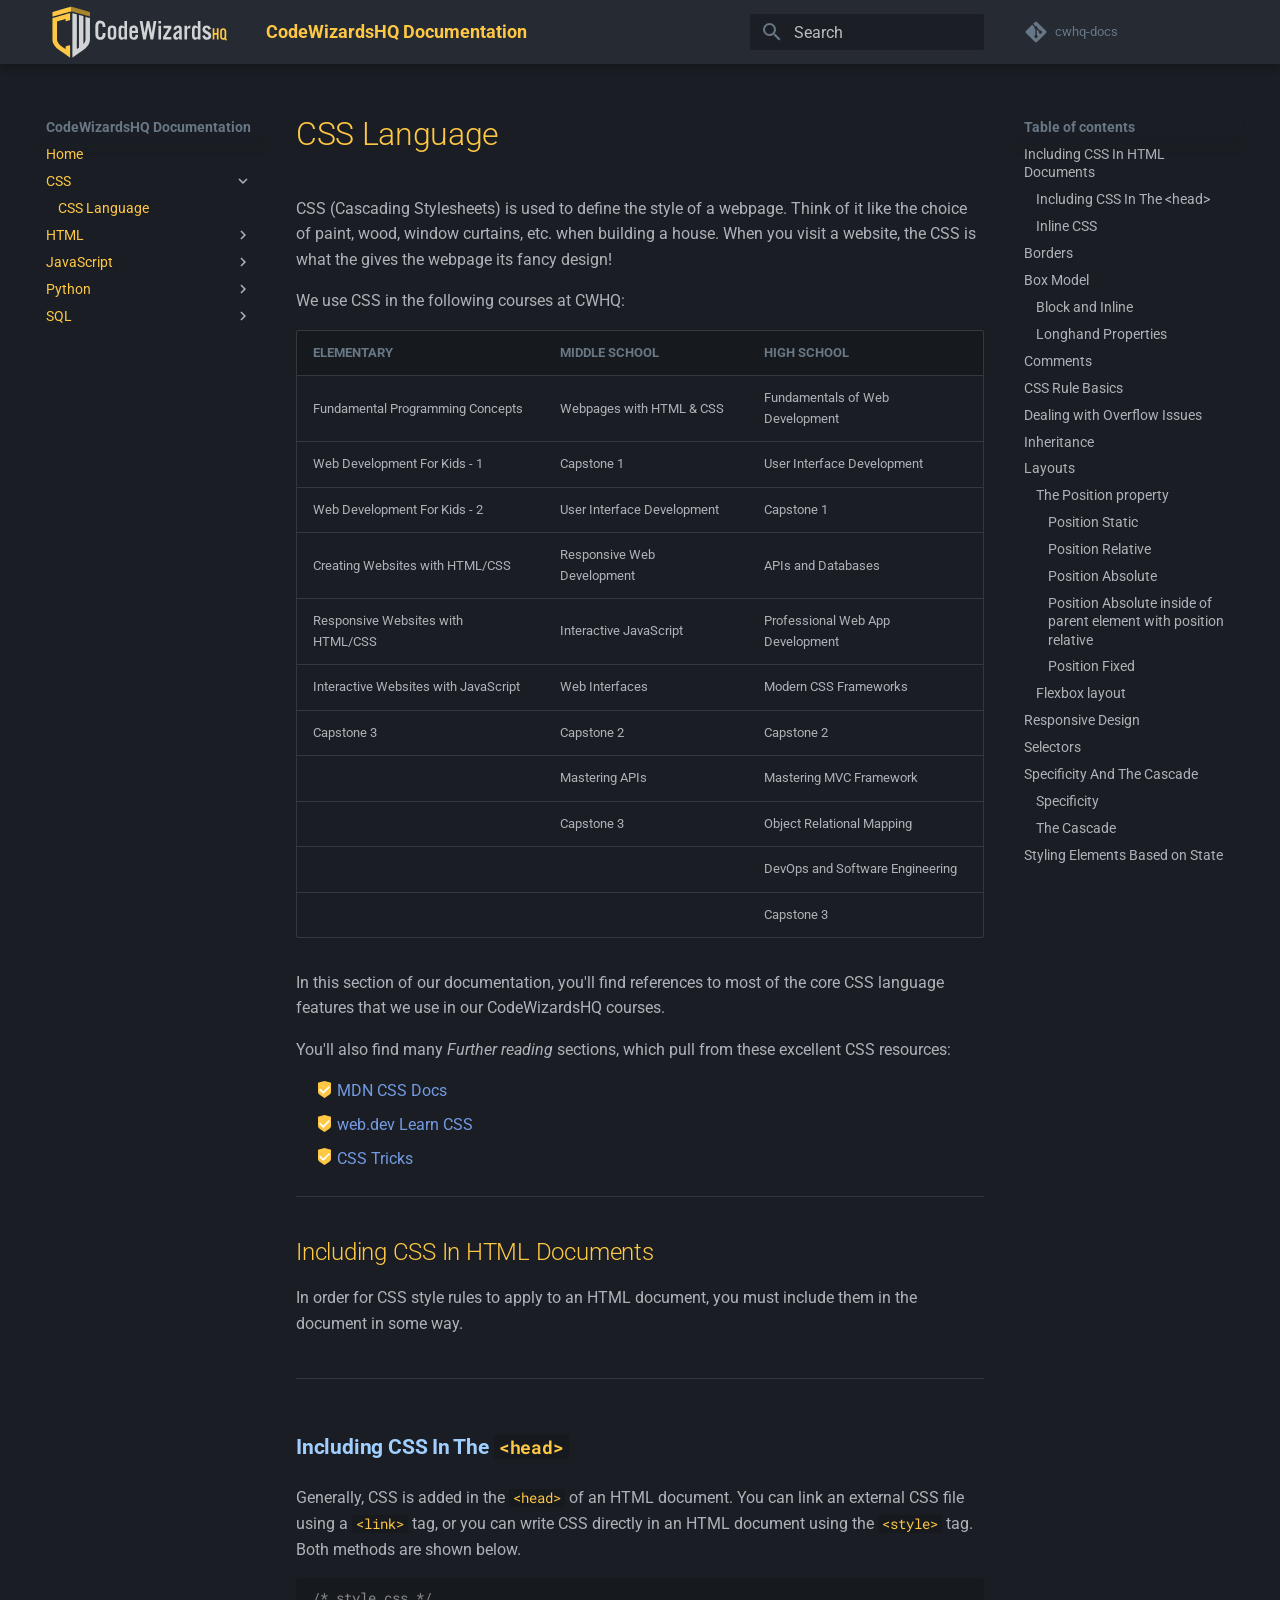
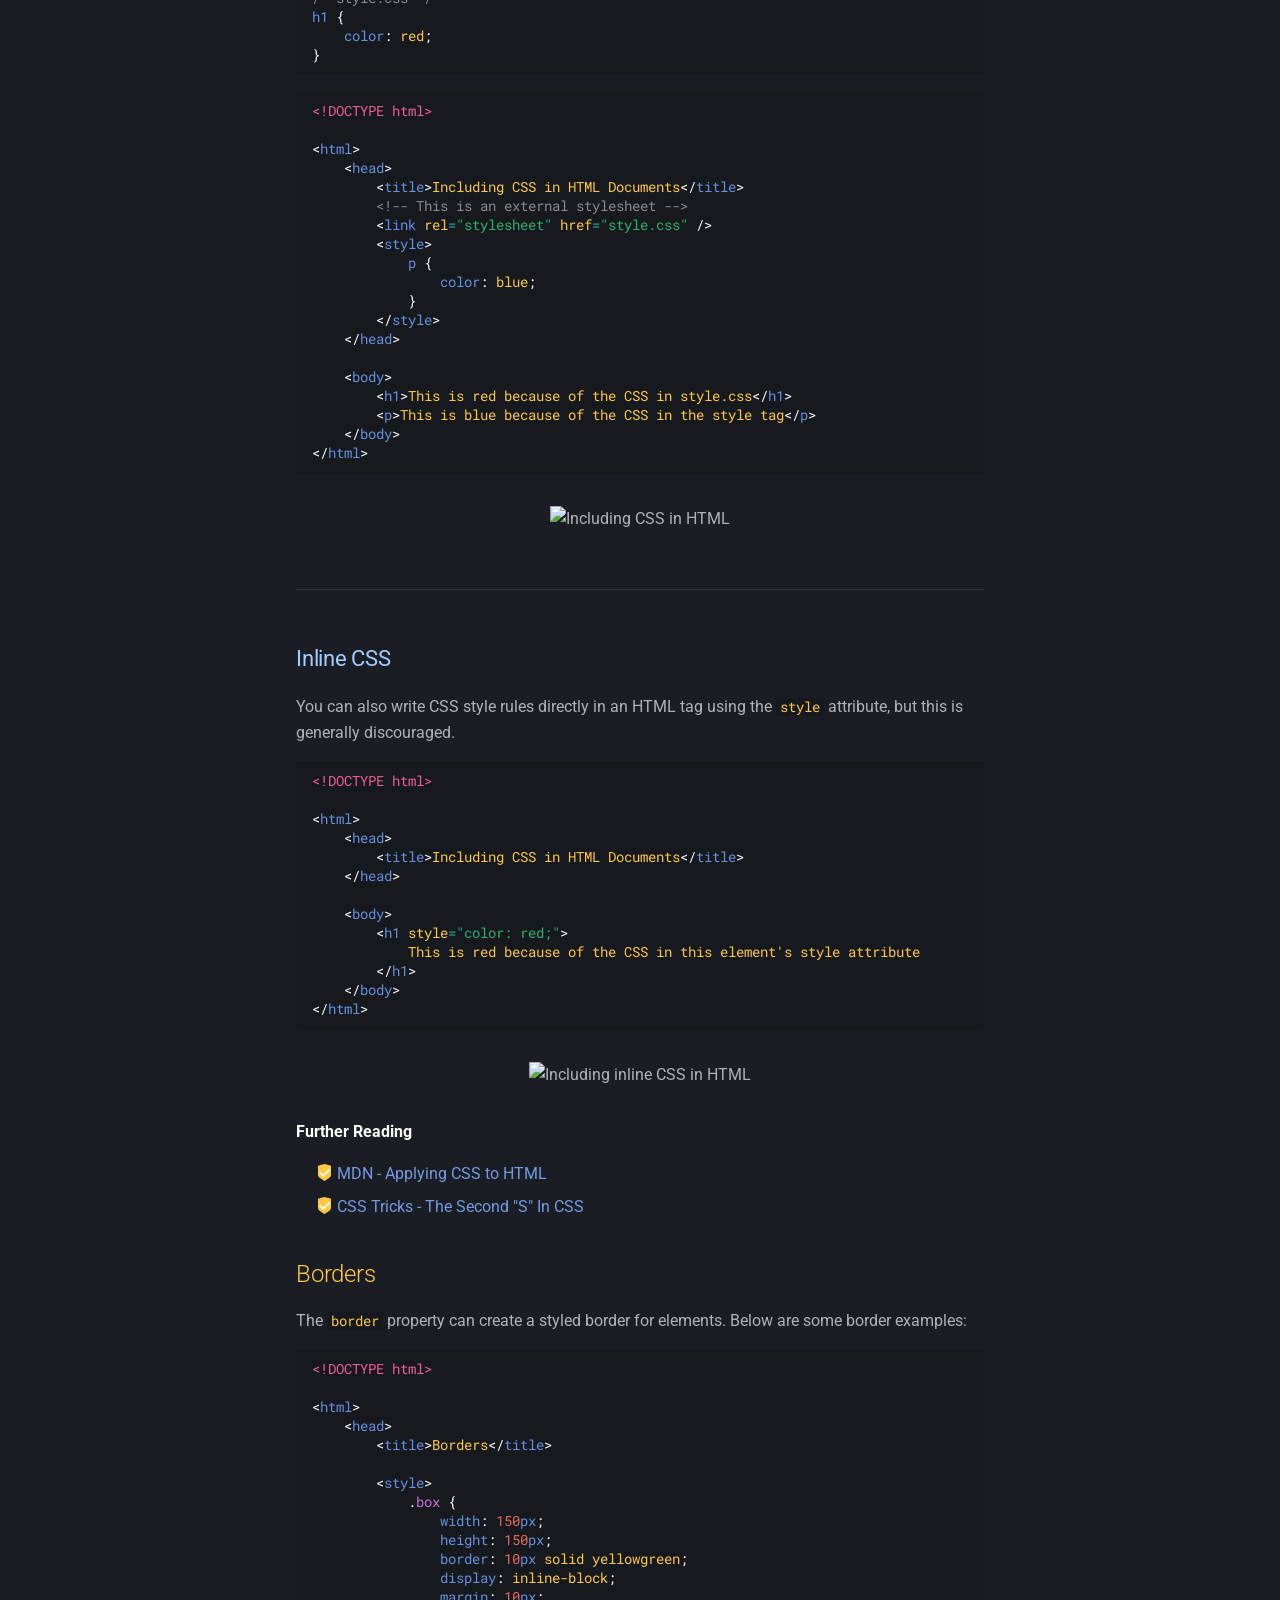
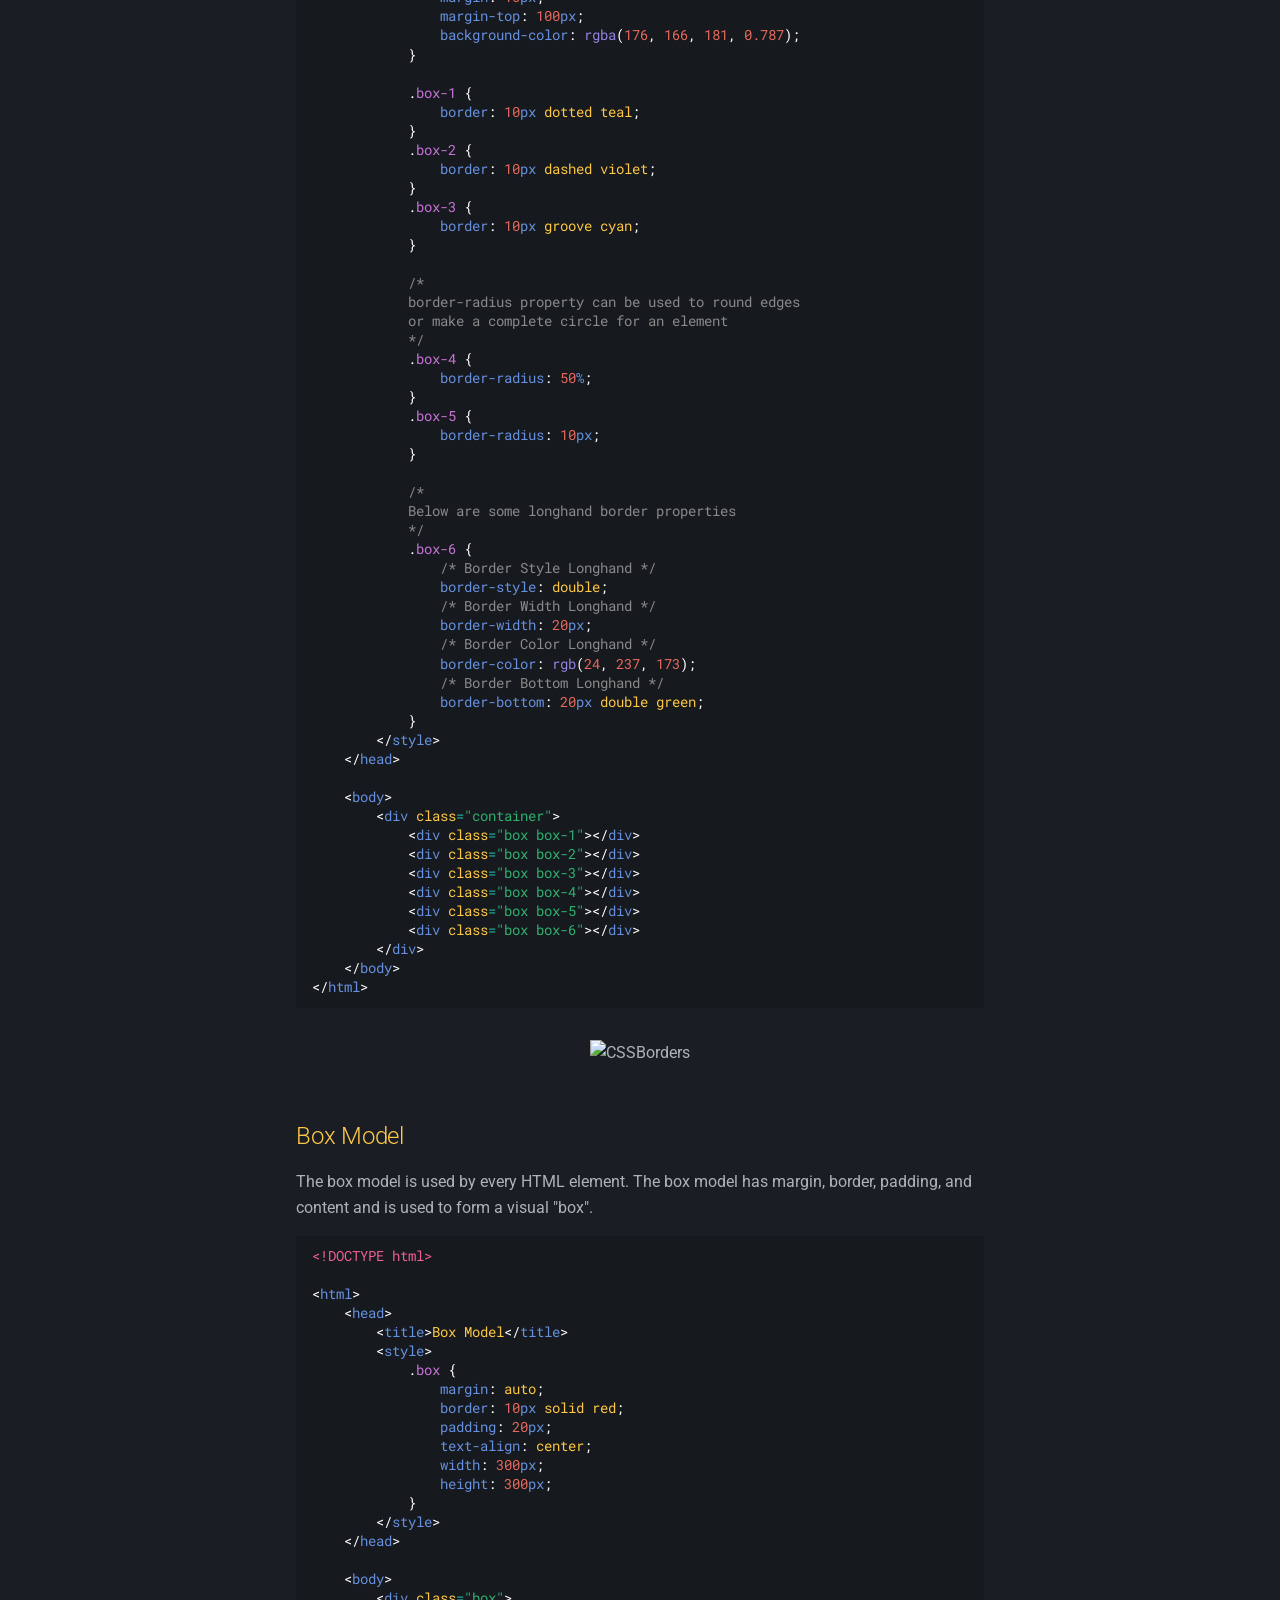
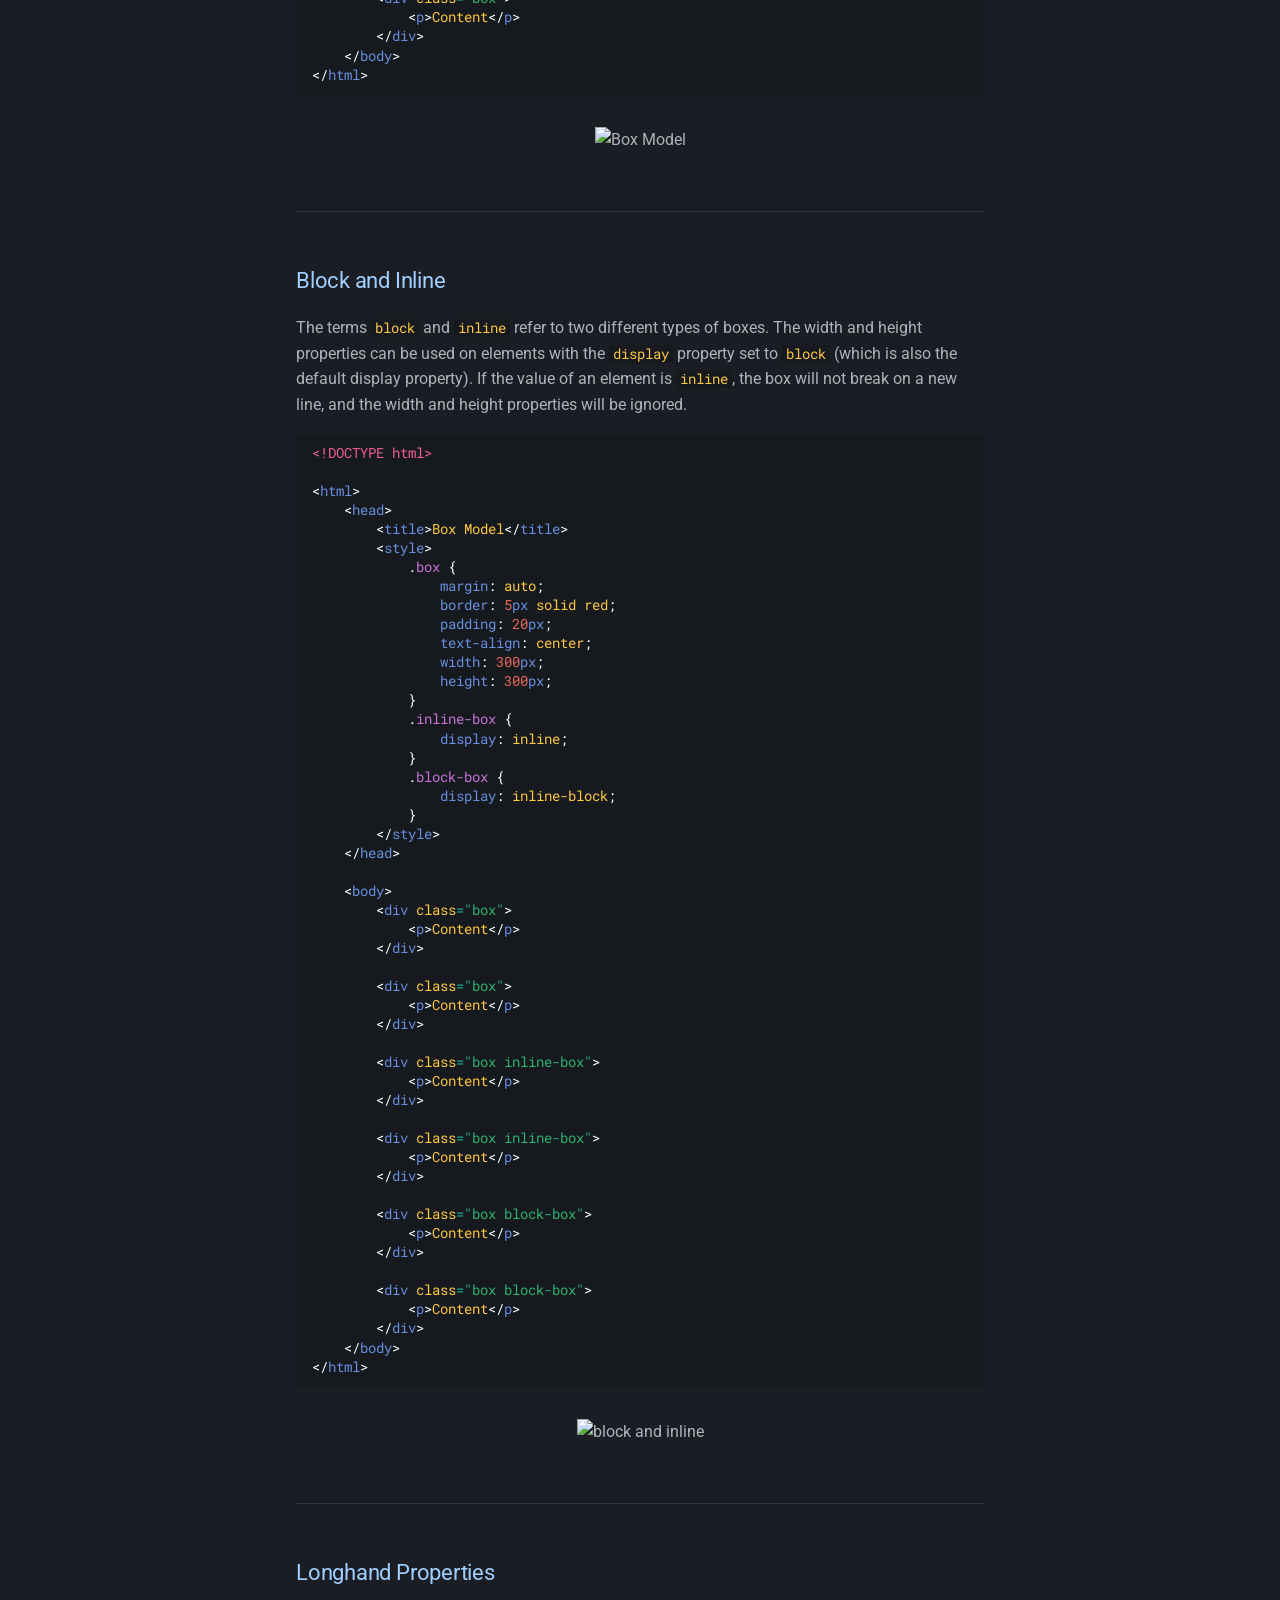
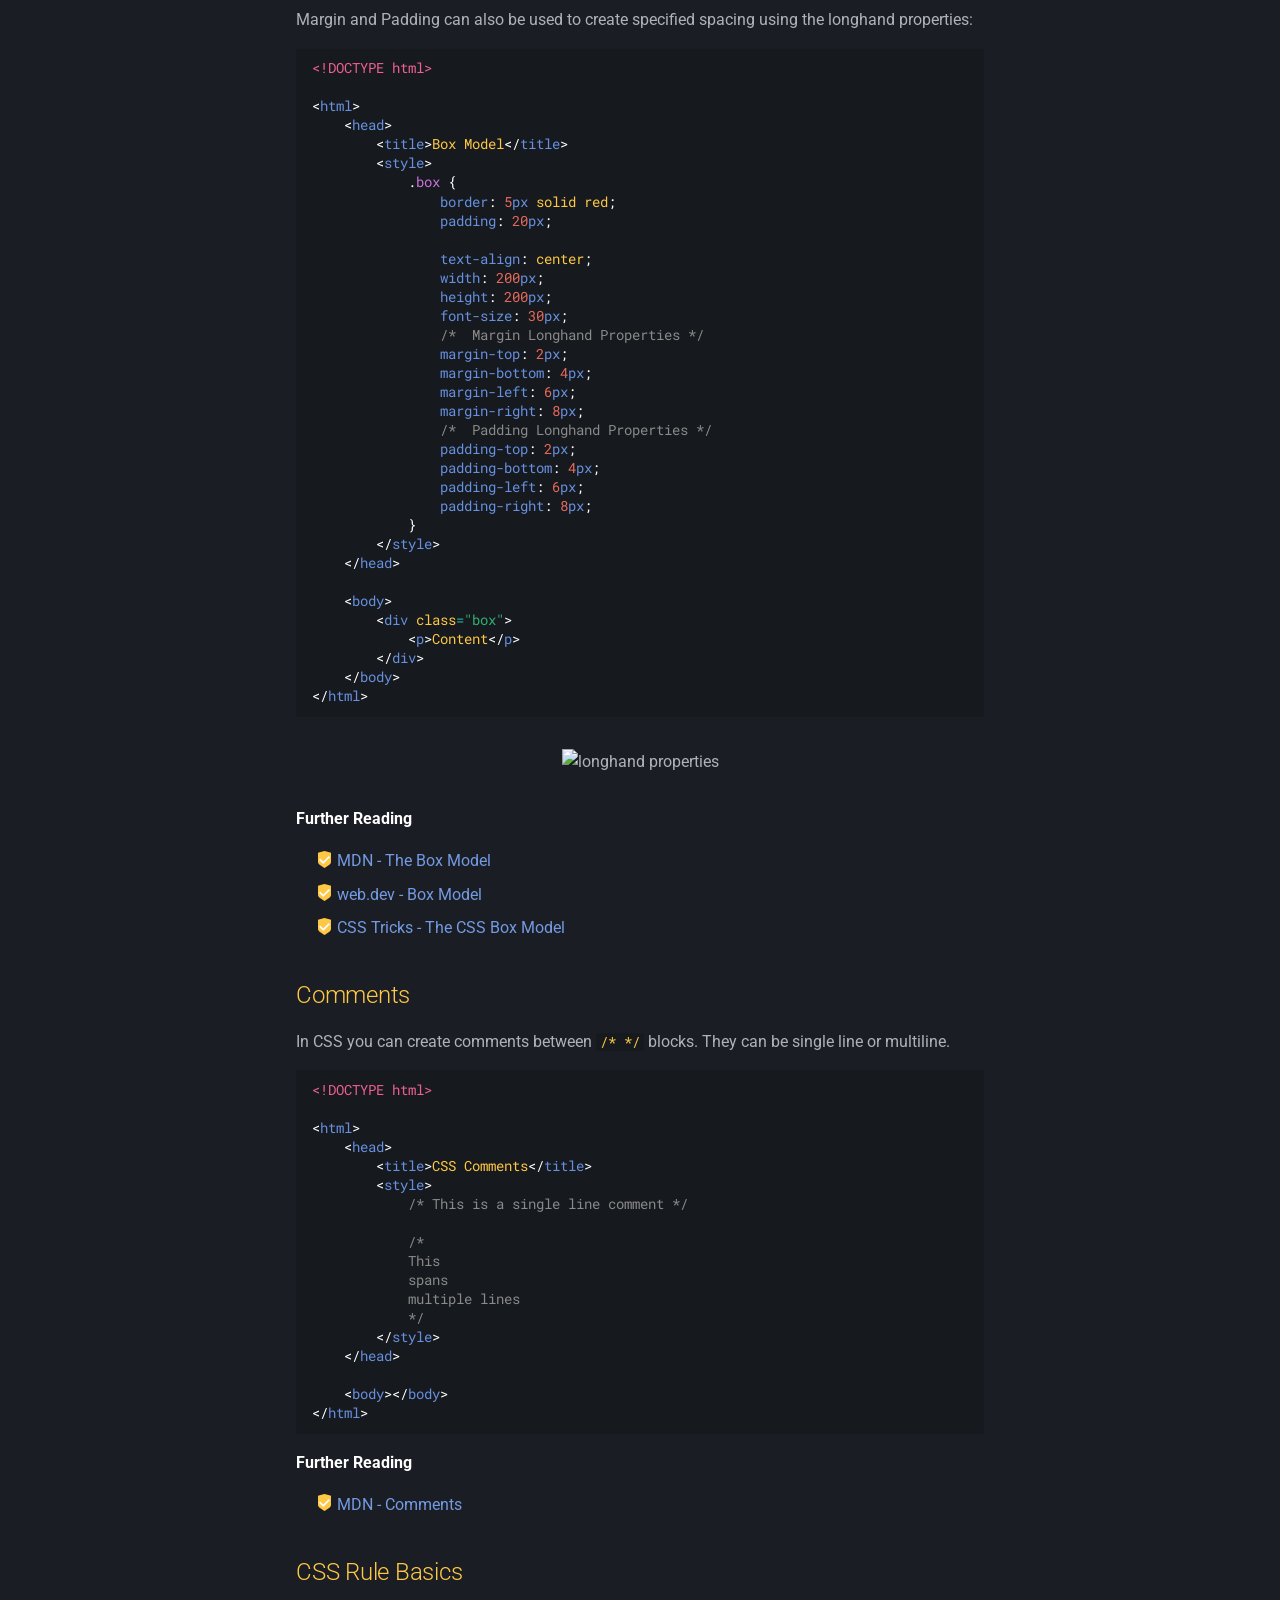
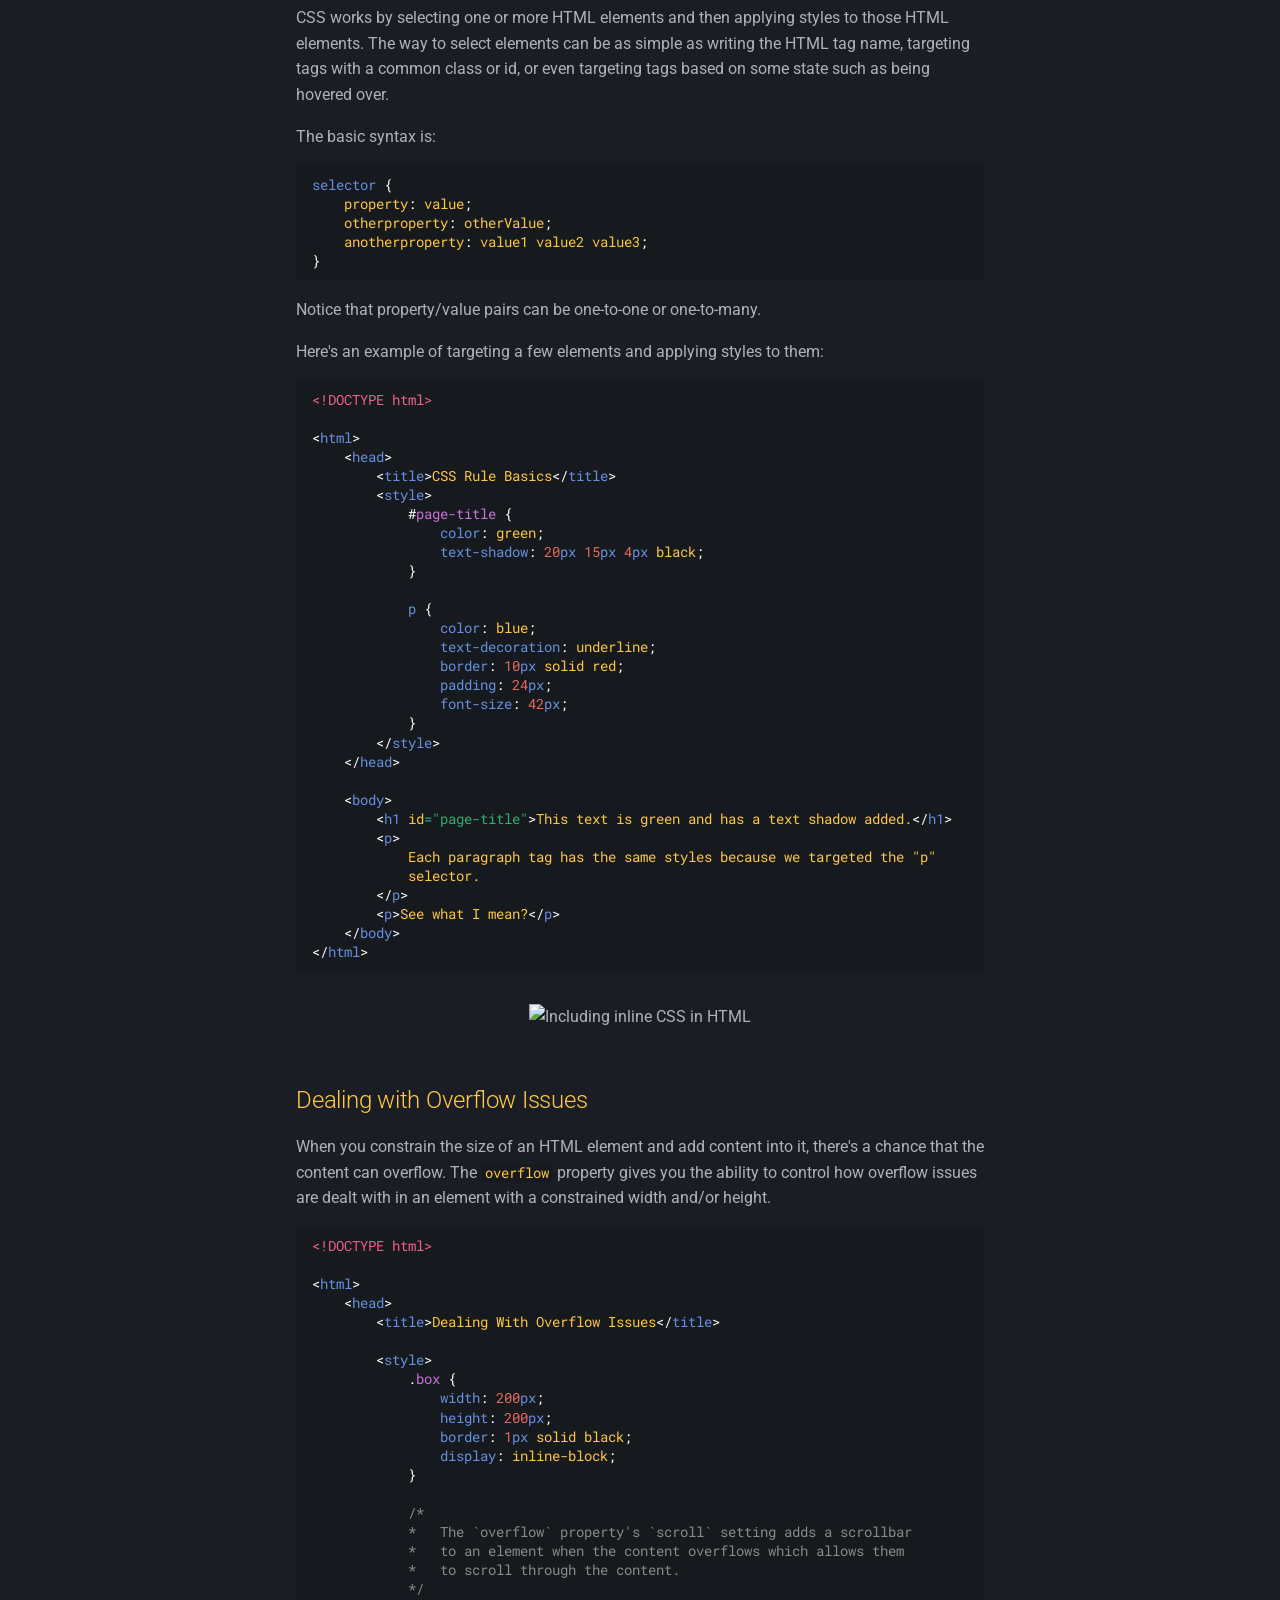
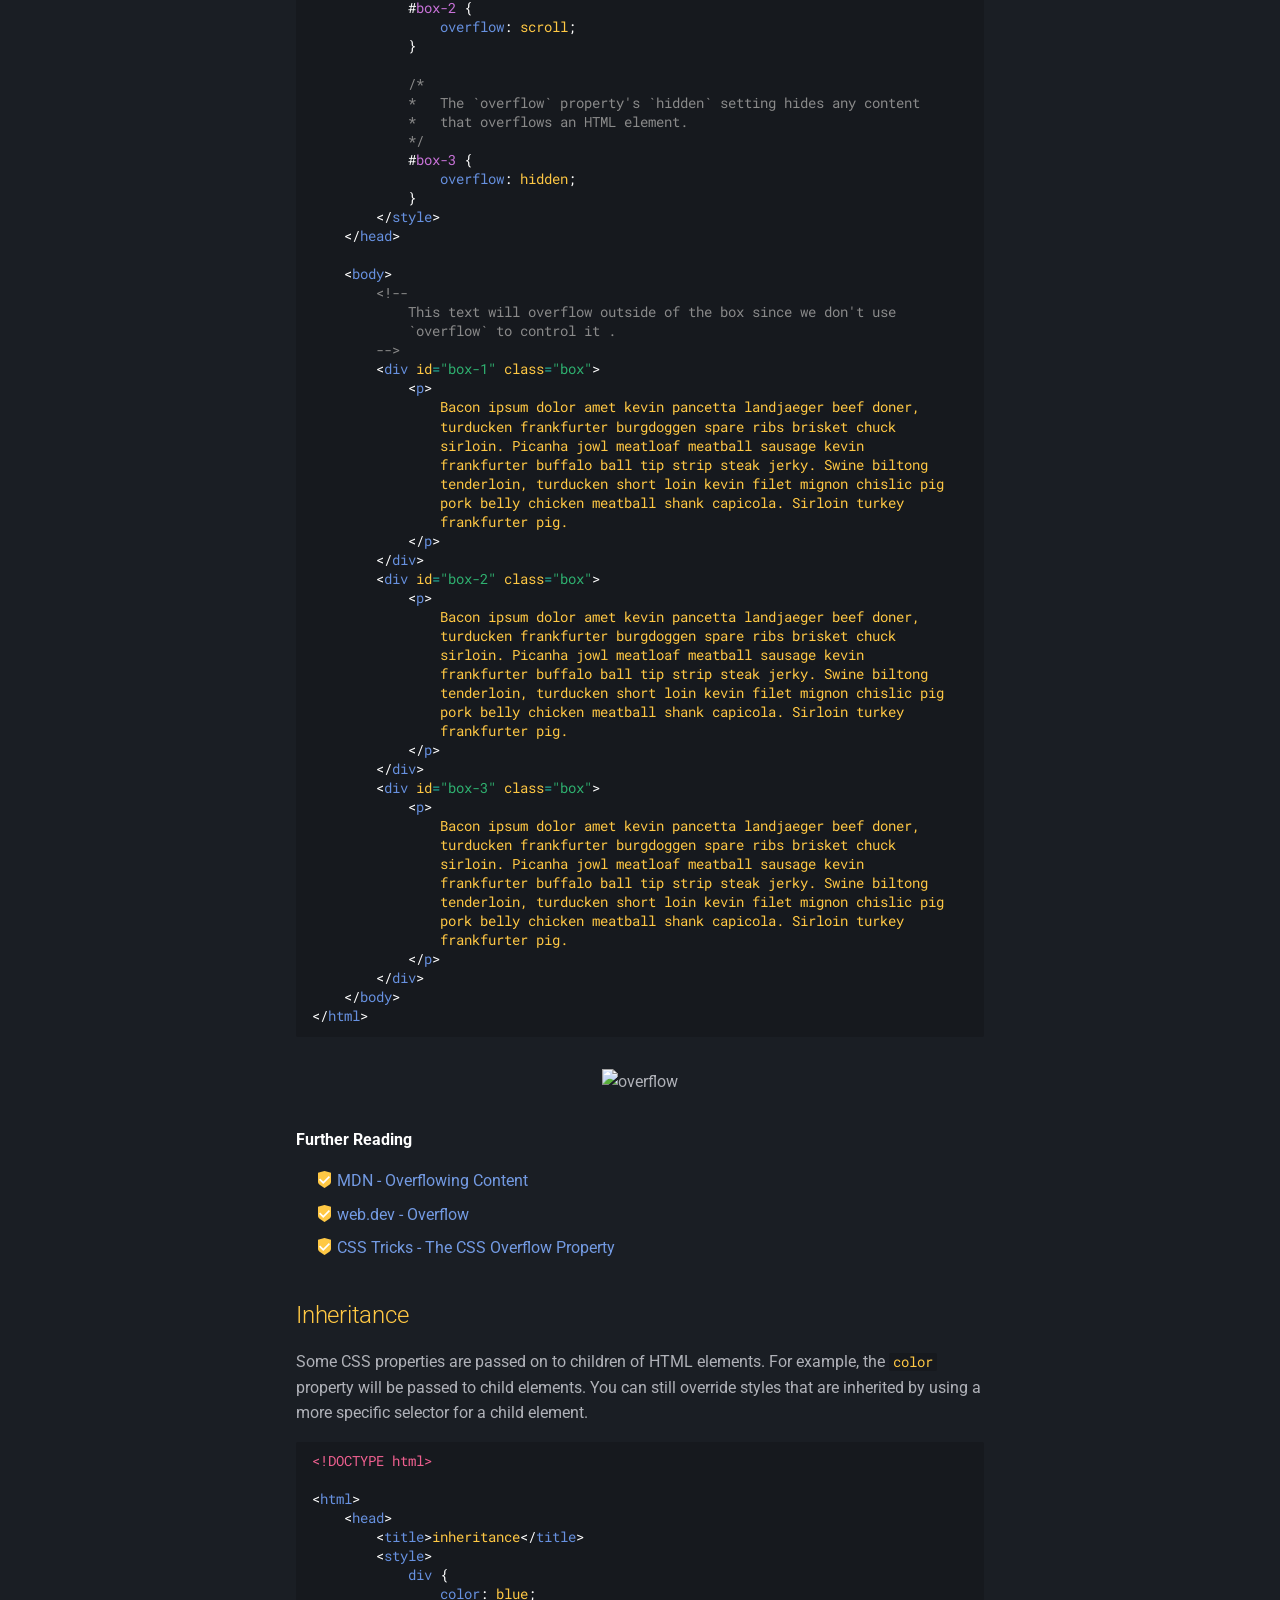
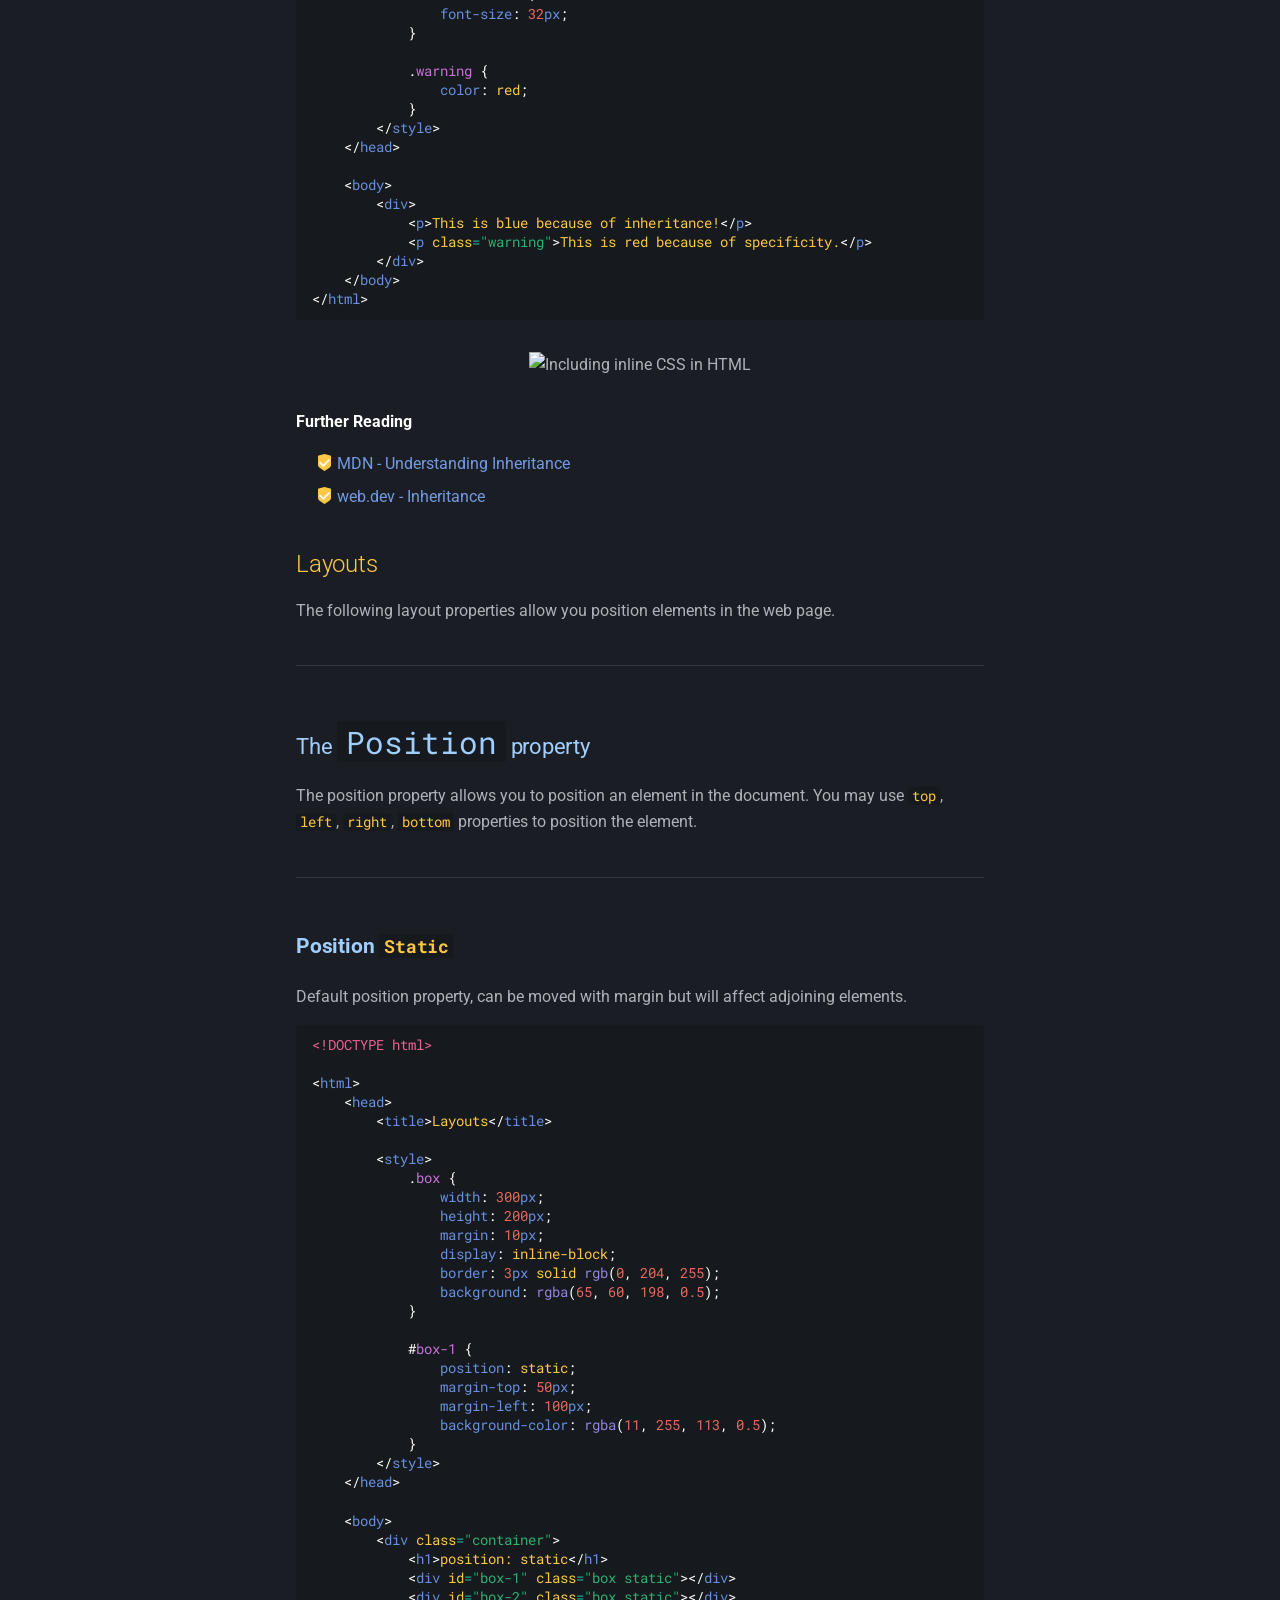
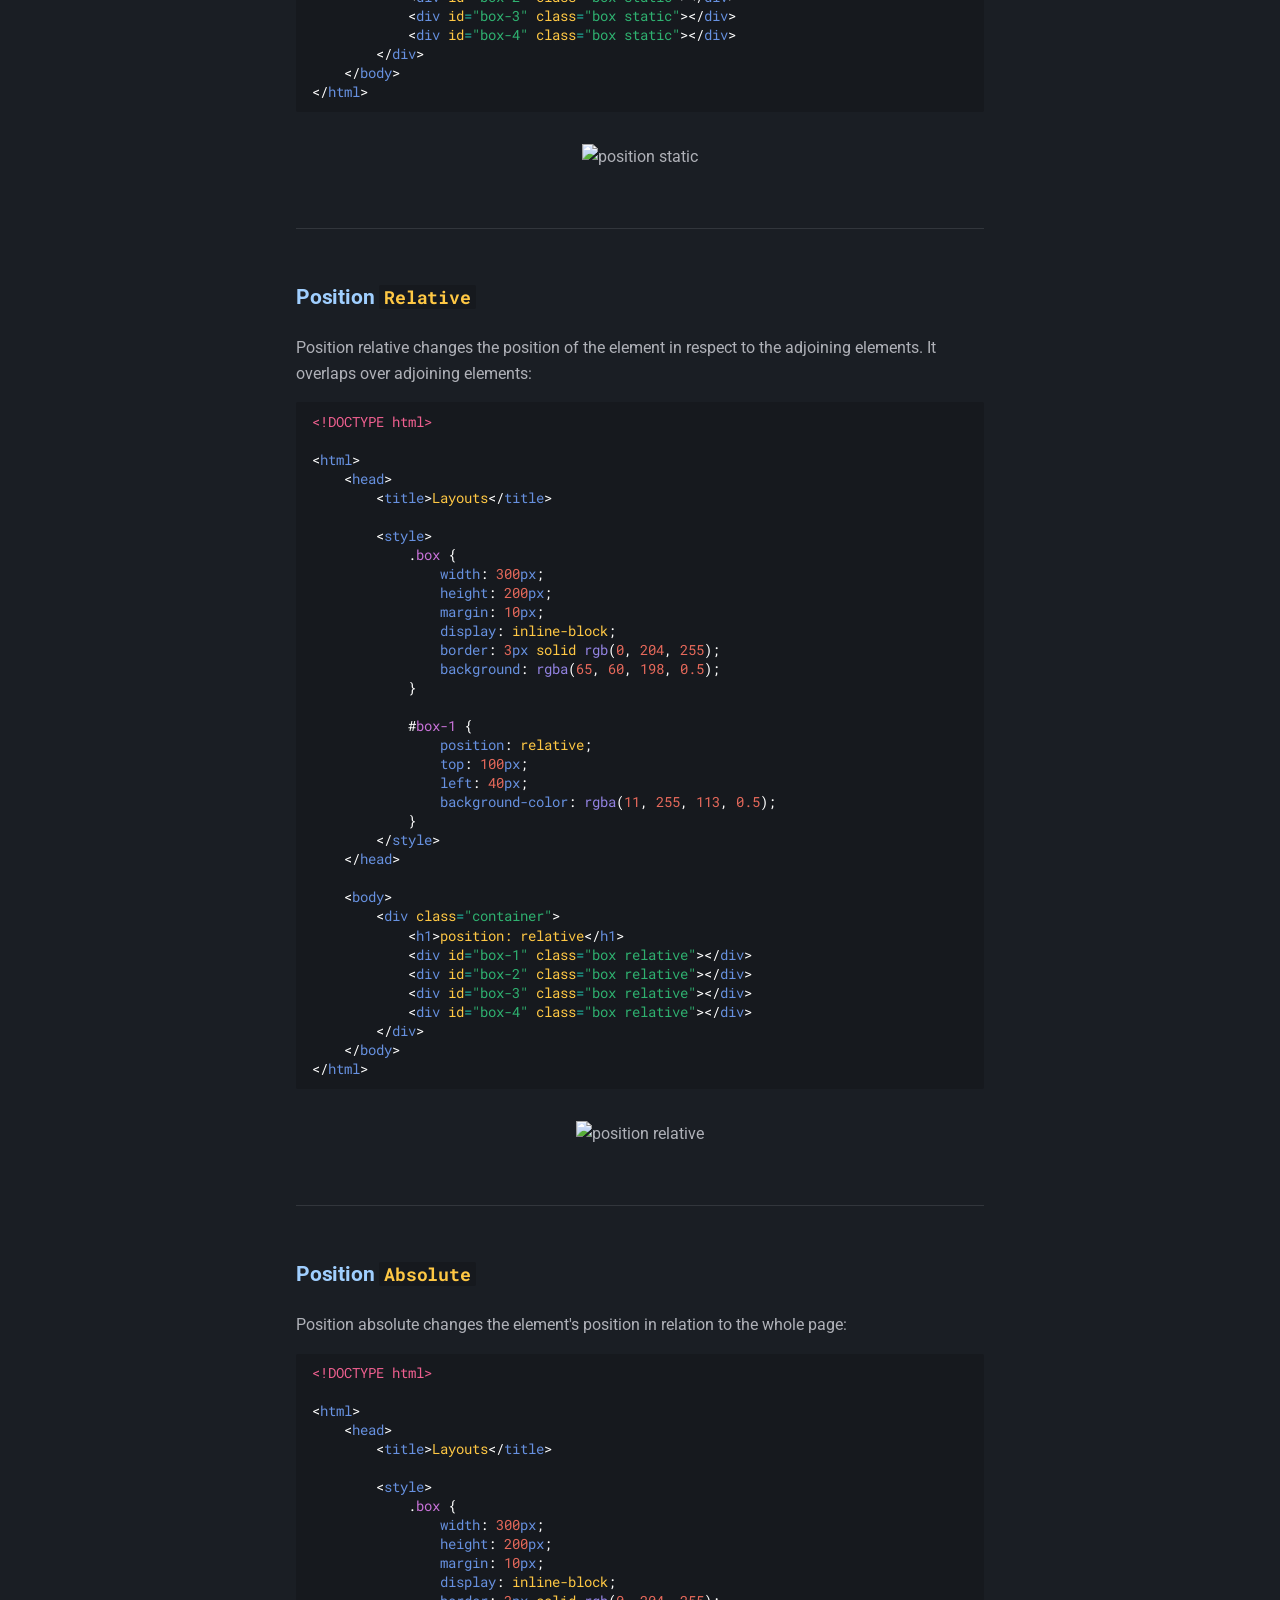
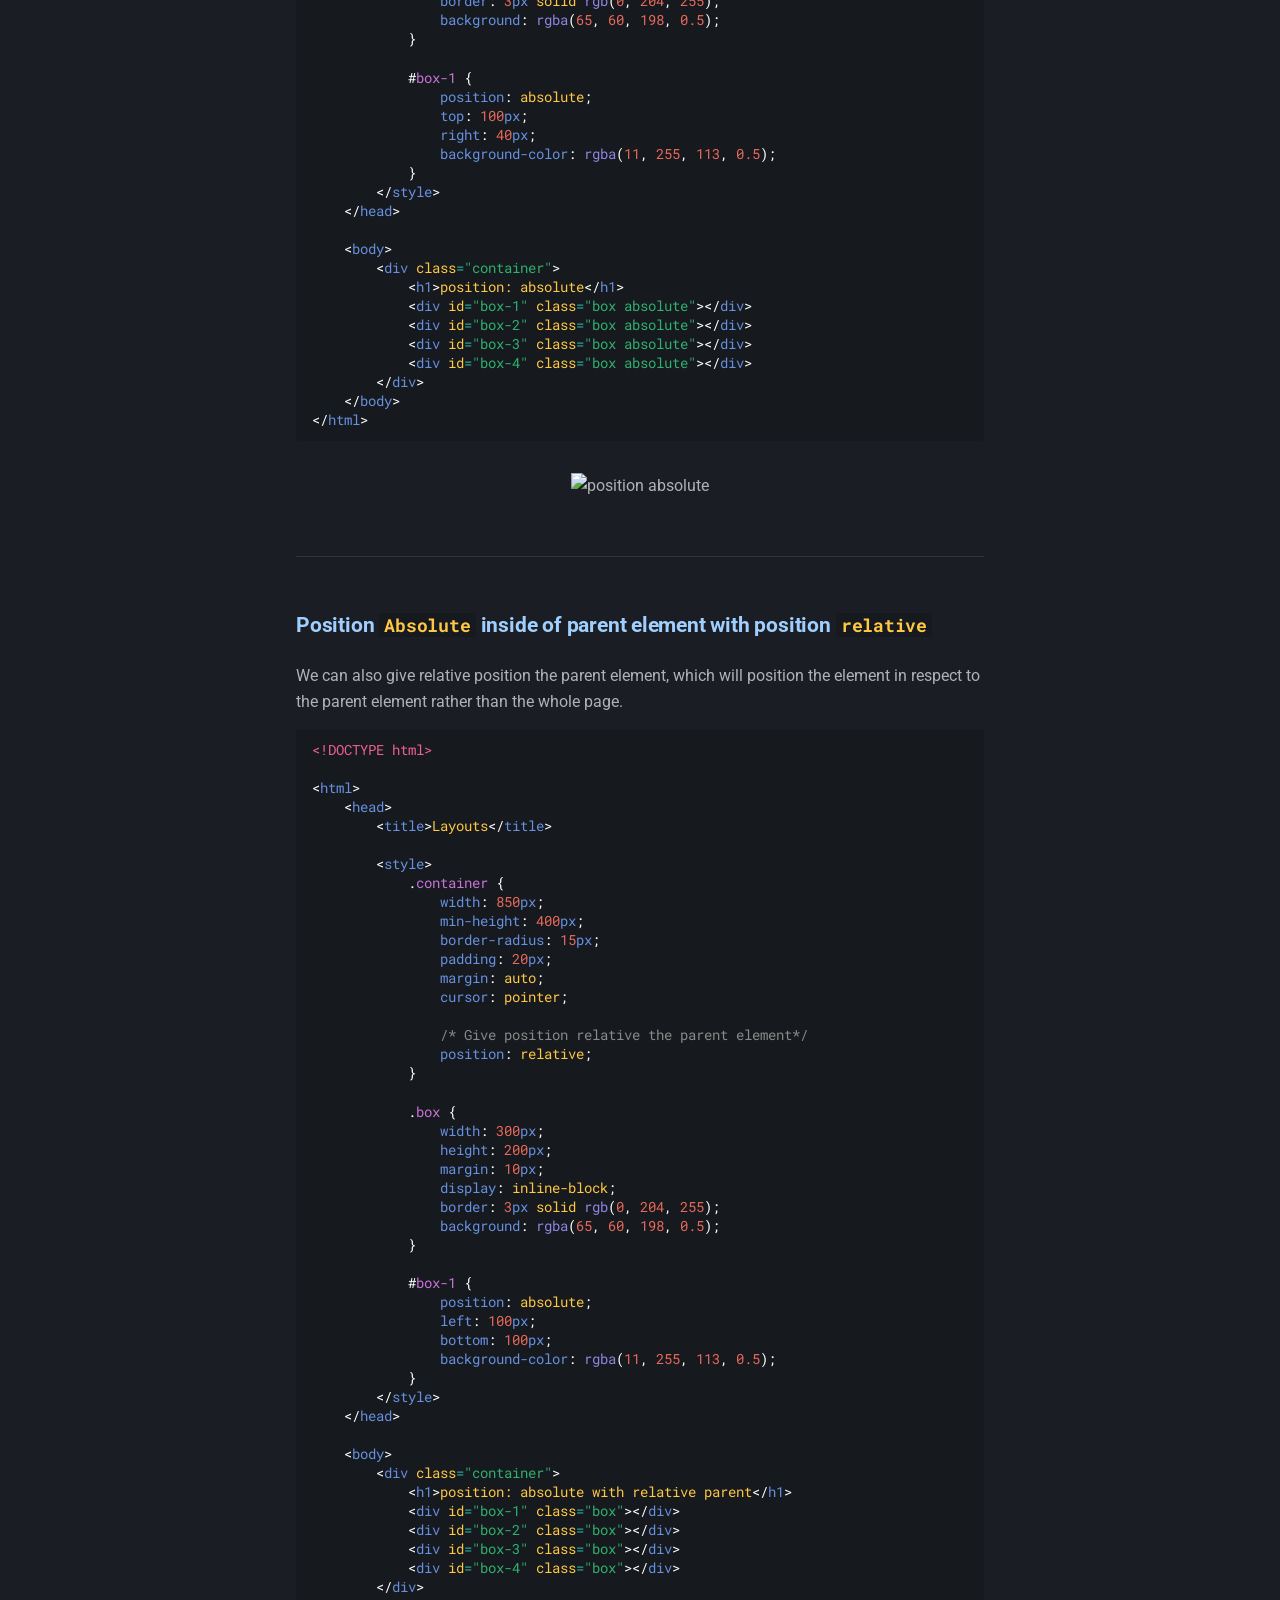
==== css/css/index.html @ 2c2e21c8 "Deployed 462dd9d with MkDocs version: 1.5.3" ====
<!doctype html>
<html lang="en" class="no-js">
  <head>
    
      <meta charset="utf-8">
      <meta name="viewport" content="width=device-width,initial-scale=1">
      
      
      
        <link rel="canonical" href="http://docs.codewizardshq.com/css/css/">
      
      
        <link rel="prev" href="../..">
      
      
        <link rel="next" href="../../html/html/">
      
      
      <link rel="icon" href="../../assets/favicon.ico">
      <meta name="generator" content="mkdocs-1.5.3, mkdocs-material-9.4.0">
    
    
      
        <title>CSS Language - CodeWizardsHQ Documentation</title>
      
    
    
      <link rel="stylesheet" href="../../assets/stylesheets/main.9f615399.min.css">
      
        
        <link rel="stylesheet" href="../../assets/stylesheets/palette.649f08f9.min.css">
      
      


    
    
      
    
    
      
        
        
        <link rel="preconnect" href="https://fonts.gstatic.com" crossorigin>
        <link rel="stylesheet" href="https://fonts.googleapis.com/css?family=Roboto:300,300i,400,400i,700,700i%7CRoboto+Mono:400,400i,700,700i&display=fallback">
        <style>:root{--md-text-font:"Roboto";--md-code-font:"Roboto Mono"}</style>
      
    
    
      <link rel="stylesheet" href="../../stylesheets/extra.css">
    
    <script>__md_scope=new URL("../..",location),__md_hash=e=>[...e].reduce((e,_)=>(e<<5)-e+_.charCodeAt(0),0),__md_get=(e,_=localStorage,t=__md_scope)=>JSON.parse(_.getItem(t.pathname+"."+e)),__md_set=(e,_,t=localStorage,a=__md_scope)=>{try{t.setItem(a.pathname+"."+e,JSON.stringify(_))}catch(e){}}</script>
    
      
  


  
  

<script id="__analytics">function __md_analytics(){function n(){dataLayer.push(arguments)}window.dataLayer=window.dataLayer||[],n("js",new Date),n("config","G-JR29D20SDK"),document.addEventListener("DOMContentLoaded",function(){document.forms.search&&document.forms.search.query.addEventListener("blur",function(){this.value&&n("event","search",{search_term:this.value})}),document$.subscribe(function(){var a=document.forms.feedback;if(void 0!==a)for(var e of a.querySelectorAll("[type=submit]"))e.addEventListener("click",function(e){e.preventDefault();var t=document.location.pathname,e=this.getAttribute("data-md-value");n("event","feedback",{page:t,data:e}),a.firstElementChild.disabled=!0;e=a.querySelector(".md-feedback__note [data-md-value='"+e+"']");e&&(e.hidden=!1)}),a.hidden=!1}),location$.subscribe(function(e){n("config","G-JR29D20SDK",{page_path:e.pathname})})});var e=document.createElement("script");e.async=!0,e.src="https://www.googletagmanager.com/gtag/js?id=G-JR29D20SDK",document.getElementById("__analytics").insertAdjacentElement("afterEnd",e)}</script>
  
    <script>"undefined"!=typeof __md_analytics&&__md_analytics()</script>
  

    
    
    
  </head>
  
  
    
    
    
    
    
    <body dir="ltr" data-md-color-scheme="slate" data-md-color-primary="indigo" data-md-color-accent="indigo">
  
    
    
    <input class="md-toggle" data-md-toggle="drawer" type="checkbox" id="__drawer" autocomplete="off">
    <input class="md-toggle" data-md-toggle="search" type="checkbox" id="__search" autocomplete="off">
    <label class="md-overlay" for="__drawer"></label>
    <div data-md-component="skip">
      
        
        <a href="#css-language" class="md-skip">
          Skip to content
        </a>
      
    </div>
    <div data-md-component="announce">
      
    </div>
    
    
      

  

<header class="md-header md-header--shadow" data-md-component="header">
  <nav class="md-header__inner md-grid" aria-label="Header">
    <a href="../.." title="CodeWizardsHQ Documentation" class="md-header__button md-logo" aria-label="CodeWizardsHQ Documentation" data-md-component="logo">
      
  <img src="../../assets/lightHorizontal.svg" alt="logo">

    </a>
    <label class="md-header__button md-icon" for="__drawer">
      
      <svg xmlns="http://www.w3.org/2000/svg" viewBox="0 0 24 24"><path d="M3 6h18v2H3V6m0 5h18v2H3v-2m0 5h18v2H3v-2Z"/></svg>
    </label>
    <div class="md-header__title" data-md-component="header-title">
      <div class="md-header__ellipsis">
        <div class="md-header__topic">
          <span class="md-ellipsis">
            CodeWizardsHQ Documentation
          </span>
        </div>
        <div class="md-header__topic" data-md-component="header-topic">
          <span class="md-ellipsis">
            
              CSS Language
            
          </span>
        </div>
      </div>
    </div>
    
      
    
    
    
      <label class="md-header__button md-icon" for="__search">
        
        <svg xmlns="http://www.w3.org/2000/svg" viewBox="0 0 24 24"><path d="M9.5 3A6.5 6.5 0 0 1 16 9.5c0 1.61-.59 3.09-1.56 4.23l.27.27h.79l5 5-1.5 1.5-5-5v-.79l-.27-.27A6.516 6.516 0 0 1 9.5 16 6.5 6.5 0 0 1 3 9.5 6.5 6.5 0 0 1 9.5 3m0 2C7 5 5 7 5 9.5S7 14 9.5 14 14 12 14 9.5 12 5 9.5 5Z"/></svg>
      </label>
      <div class="md-search" data-md-component="search" role="dialog">
  <label class="md-search__overlay" for="__search"></label>
  <div class="md-search__inner" role="search">
    <form class="md-search__form" name="search">
      <input type="text" class="md-search__input" name="query" aria-label="Search" placeholder="Search" autocapitalize="off" autocorrect="off" autocomplete="off" spellcheck="false" data-md-component="search-query" required>
      <label class="md-search__icon md-icon" for="__search">
        
        <svg xmlns="http://www.w3.org/2000/svg" viewBox="0 0 24 24"><path d="M9.5 3A6.5 6.5 0 0 1 16 9.5c0 1.61-.59 3.09-1.56 4.23l.27.27h.79l5 5-1.5 1.5-5-5v-.79l-.27-.27A6.516 6.516 0 0 1 9.5 16 6.5 6.5 0 0 1 3 9.5 6.5 6.5 0 0 1 9.5 3m0 2C7 5 5 7 5 9.5S7 14 9.5 14 14 12 14 9.5 12 5 9.5 5Z"/></svg>
        
        <svg xmlns="http://www.w3.org/2000/svg" viewBox="0 0 24 24"><path d="M20 11v2H8l5.5 5.5-1.42 1.42L4.16 12l7.92-7.92L13.5 5.5 8 11h12Z"/></svg>
      </label>
      <nav class="md-search__options" aria-label="Search">
        
        <button type="reset" class="md-search__icon md-icon" title="Clear" aria-label="Clear" tabindex="-1">
          
          <svg xmlns="http://www.w3.org/2000/svg" viewBox="0 0 24 24"><path d="M19 6.41 17.59 5 12 10.59 6.41 5 5 6.41 10.59 12 5 17.59 6.41 19 12 13.41 17.59 19 19 17.59 13.41 12 19 6.41Z"/></svg>
        </button>
      </nav>
      
        <div class="md-search__suggest" data-md-component="search-suggest"></div>
      
    </form>
    <div class="md-search__output">
      <div class="md-search__scrollwrap" data-md-scrollfix>
        <div class="md-search-result" data-md-component="search-result">
          <div class="md-search-result__meta">
            Initializing search
          </div>
          <ol class="md-search-result__list" role="presentation"></ol>
        </div>
      </div>
    </div>
  </div>
</div>
    
    
      <div class="md-header__source">
        <a href="https://github.com/codewizardshq/docs" title="Go to repository" class="md-source" data-md-component="source">
  <div class="md-source__icon md-icon">
    
    <svg xmlns="http://www.w3.org/2000/svg" viewBox="0 0 448 512"><!--! Font Awesome Free 6.4.2 by @fontawesome - https://fontawesome.com License - https://fontawesome.com/license/free (Icons: CC BY 4.0, Fonts: SIL OFL 1.1, Code: MIT License) Copyright 2023 Fonticons, Inc.--><path d="M439.55 236.05 244 40.45a28.87 28.87 0 0 0-40.81 0l-40.66 40.63 51.52 51.52c27.06-9.14 52.68 16.77 43.39 43.68l49.66 49.66c34.23-11.8 61.18 31 35.47 56.69-26.49 26.49-70.21-2.87-56-37.34L240.22 199v121.85c25.3 12.54 22.26 41.85 9.08 55a34.34 34.34 0 0 1-48.55 0c-17.57-17.6-11.07-46.91 11.25-56v-123c-20.8-8.51-24.6-30.74-18.64-45L142.57 101 8.45 235.14a28.86 28.86 0 0 0 0 40.81l195.61 195.6a28.86 28.86 0 0 0 40.8 0l194.69-194.69a28.86 28.86 0 0 0 0-40.81z"/></svg>
  </div>
  <div class="md-source__repository">
    cwhq-docs
  </div>
</a>
      </div>
    
  </nav>
  
</header>
    
    <div class="md-container" data-md-component="container">
      
      
        
          
        
      
      <main class="md-main" data-md-component="main">
        <div class="md-main__inner md-grid">
          
            
              
              <div class="md-sidebar md-sidebar--primary" data-md-component="sidebar" data-md-type="navigation" >
                <div class="md-sidebar__scrollwrap">
                  <div class="md-sidebar__inner">
                    



<nav class="md-nav md-nav--primary" aria-label="Navigation" data-md-level="0">
  <label class="md-nav__title" for="__drawer">
    <a href="../.." title="CodeWizardsHQ Documentation" class="md-nav__button md-logo" aria-label="CodeWizardsHQ Documentation" data-md-component="logo">
      
  <img src="../../assets/lightHorizontal.svg" alt="logo">

    </a>
    CodeWizardsHQ Documentation
  </label>
  
    <div class="md-nav__source">
      <a href="https://github.com/codewizardshq/docs" title="Go to repository" class="md-source" data-md-component="source">
  <div class="md-source__icon md-icon">
    
    <svg xmlns="http://www.w3.org/2000/svg" viewBox="0 0 448 512"><!--! Font Awesome Free 6.4.2 by @fontawesome - https://fontawesome.com License - https://fontawesome.com/license/free (Icons: CC BY 4.0, Fonts: SIL OFL 1.1, Code: MIT License) Copyright 2023 Fonticons, Inc.--><path d="M439.55 236.05 244 40.45a28.87 28.87 0 0 0-40.81 0l-40.66 40.63 51.52 51.52c27.06-9.14 52.68 16.77 43.39 43.68l49.66 49.66c34.23-11.8 61.18 31 35.47 56.69-26.49 26.49-70.21-2.87-56-37.34L240.22 199v121.85c25.3 12.54 22.26 41.85 9.08 55a34.34 34.34 0 0 1-48.55 0c-17.57-17.6-11.07-46.91 11.25-56v-123c-20.8-8.51-24.6-30.74-18.64-45L142.57 101 8.45 235.14a28.86 28.86 0 0 0 0 40.81l195.61 195.6a28.86 28.86 0 0 0 40.8 0l194.69-194.69a28.86 28.86 0 0 0 0-40.81z"/></svg>
  </div>
  <div class="md-source__repository">
    cwhq-docs
  </div>
</a>
    </div>
  
  <ul class="md-nav__list" data-md-scrollfix>
    
      
      
  
  
  
    <li class="md-nav__item">
      <a href="../.." class="md-nav__link">
        
  
  <span class="md-ellipsis">
    Home
  </span>
  

      </a>
    </li>
  

    
      
      
  
  
    
  
  
    
    
    
    <li class="md-nav__item md-nav__item--active md-nav__item--nested">
      
        
        
        
        
        <input class="md-nav__toggle md-toggle " type="checkbox" id="__nav_2" checked>
        
          <label class="md-nav__link" for="__nav_2" id="__nav_2_label" tabindex="0">
            
  
  <span class="md-ellipsis">
    CSS
  </span>
  

            <span class="md-nav__icon md-icon"></span>
          </label>
        
        <nav class="md-nav" data-md-level="1" aria-labelledby="__nav_2_label" aria-expanded="true">
          <label class="md-nav__title" for="__nav_2">
            <span class="md-nav__icon md-icon"></span>
            CSS
          </label>
          <ul class="md-nav__list" data-md-scrollfix>
            
              
                
  
  
    
  
  
    <li class="md-nav__item md-nav__item--active">
      
      <input class="md-nav__toggle md-toggle" type="checkbox" id="__toc">
      
      
        
      
      
        <label class="md-nav__link md-nav__link--active" for="__toc">
          
  
  <span class="md-ellipsis">
    CSS Language
  </span>
  

          <span class="md-nav__icon md-icon"></span>
        </label>
      
      <a href="./" class="md-nav__link md-nav__link--active">
        
  
  <span class="md-ellipsis">
    CSS Language
  </span>
  

      </a>
      
        

<nav class="md-nav md-nav--secondary" aria-label="Table of contents">
  
  
  
    
  
  
    <label class="md-nav__title" for="__toc">
      <span class="md-nav__icon md-icon"></span>
      Table of contents
    </label>
    <ul class="md-nav__list" data-md-component="toc" data-md-scrollfix>
      
        <li class="md-nav__item">
  <a href="#including-css-in-html-documents" class="md-nav__link">
    Including CSS In HTML Documents
  </a>
  
    <nav class="md-nav" aria-label="Including CSS In HTML Documents">
      <ul class="md-nav__list">
        
          <li class="md-nav__item">
  <a href="#including-css-in-the-head" class="md-nav__link">
    Including CSS In The &lt;head&gt;
  </a>
  
</li>
        
          <li class="md-nav__item">
  <a href="#inline-css" class="md-nav__link">
    Inline CSS
  </a>
  
</li>
        
      </ul>
    </nav>
  
</li>
      
        <li class="md-nav__item">
  <a href="#borders" class="md-nav__link">
    Borders
  </a>
  
</li>
      
        <li class="md-nav__item">
  <a href="#box-model" class="md-nav__link">
    Box Model
  </a>
  
    <nav class="md-nav" aria-label="Box Model">
      <ul class="md-nav__list">
        
          <li class="md-nav__item">
  <a href="#block-and-inline" class="md-nav__link">
    Block and Inline
  </a>
  
</li>
        
          <li class="md-nav__item">
  <a href="#longhand-properties" class="md-nav__link">
    Longhand Properties
  </a>
  
</li>
        
      </ul>
    </nav>
  
</li>
      
        <li class="md-nav__item">
  <a href="#comments" class="md-nav__link">
    Comments
  </a>
  
</li>
      
        <li class="md-nav__item">
  <a href="#css-rule-basics" class="md-nav__link">
    CSS Rule Basics
  </a>
  
</li>
      
        <li class="md-nav__item">
  <a href="#dealing-with-overflow-issues" class="md-nav__link">
    Dealing with Overflow Issues
  </a>
  
</li>
      
        <li class="md-nav__item">
  <a href="#inheritance" class="md-nav__link">
    Inheritance
  </a>
  
</li>
      
        <li class="md-nav__item">
  <a href="#layouts" class="md-nav__link">
    Layouts
  </a>
  
    <nav class="md-nav" aria-label="Layouts">
      <ul class="md-nav__list">
        
          <li class="md-nav__item">
  <a href="#the-position-property" class="md-nav__link">
    The Position property
  </a>
  
    <nav class="md-nav" aria-label="The Position property">
      <ul class="md-nav__list">
        
          <li class="md-nav__item">
  <a href="#position-static" class="md-nav__link">
    Position Static
  </a>
  
</li>
        
          <li class="md-nav__item">
  <a href="#position-relative" class="md-nav__link">
    Position Relative
  </a>
  
</li>
        
          <li class="md-nav__item">
  <a href="#position-absolute" class="md-nav__link">
    Position Absolute
  </a>
  
</li>
        
          <li class="md-nav__item">
  <a href="#position-absolute-inside-of-parent-element-with-position-relative" class="md-nav__link">
    Position Absolute inside of parent element with position relative
  </a>
  
</li>
        
          <li class="md-nav__item">
  <a href="#position-fixed" class="md-nav__link">
    Position Fixed
  </a>
  
</li>
        
      </ul>
    </nav>
  
</li>
        
          <li class="md-nav__item">
  <a href="#flexbox-layout" class="md-nav__link">
    Flexbox layout
  </a>
  
</li>
        
      </ul>
    </nav>
  
</li>
      
        <li class="md-nav__item">
  <a href="#responsive-design" class="md-nav__link">
    Responsive Design
  </a>
  
</li>
      
        <li class="md-nav__item">
  <a href="#selectors" class="md-nav__link">
    Selectors
  </a>
  
</li>
      
        <li class="md-nav__item">
  <a href="#specificity-and-the-cascade" class="md-nav__link">
    Specificity And The Cascade
  </a>
  
    <nav class="md-nav" aria-label="Specificity And The Cascade">
      <ul class="md-nav__list">
        
          <li class="md-nav__item">
  <a href="#specificity" class="md-nav__link">
    Specificity
  </a>
  
</li>
        
          <li class="md-nav__item">
  <a href="#the-cascade" class="md-nav__link">
    The Cascade
  </a>
  
</li>
        
      </ul>
    </nav>
  
</li>
      
        <li class="md-nav__item">
  <a href="#styling-elements-based-on-state" class="md-nav__link">
    Styling Elements Based on State
  </a>
  
</li>
      
        <li class="md-nav__item">
  <a href="#styling-text" class="md-nav__link">
    Styling Text
  </a>
  
</li>
      
        <li class="md-nav__item">
  <a href="#values-and-units" class="md-nav__link">
    Values and Units
  </a>
  
    <nav class="md-nav" aria-label="Values and Units">
      <ul class="md-nav__list">
        
          <li class="md-nav__item">
  <a href="#size-units" class="md-nav__link">
    Size Units
  </a>
  
</li>
        
          <li class="md-nav__item">
  <a href="#color-units" class="md-nav__link">
    Color Units
  </a>
  
</li>
        
          <li class="md-nav__item">
  <a href="#time-units" class="md-nav__link">
    Time Units
  </a>
  
</li>
        
          <li class="md-nav__item">
  <a href="#measurements-without-units" class="md-nav__link">
    Measurements Without Units
  </a>
  
</li>
        
      </ul>
    </nav>
  
</li>
      
        <li class="md-nav__item">
  <a href="#working-with-backgrounds" class="md-nav__link">
    Working with Backgrounds
  </a>
  
</li>
      
        <li class="md-nav__item">
  <a href="#css-animations" class="md-nav__link">
    CSS Animations
  </a>
  
</li>
      
    </ul>
  
</nav>
      
    </li>
  

              
            
          </ul>
        </nav>
      
    </li>
  

    
      
      
  
  
  
    
    
    
    <li class="md-nav__item md-nav__item--nested">
      
        
        
        
        
        <input class="md-nav__toggle md-toggle " type="checkbox" id="__nav_3" >
        
          <label class="md-nav__link" for="__nav_3" id="__nav_3_label" tabindex="0">
            
  
  <span class="md-ellipsis">
    HTML
  </span>
  

            <span class="md-nav__icon md-icon"></span>
          </label>
        
        <nav class="md-nav" data-md-level="1" aria-labelledby="__nav_3_label" aria-expanded="false">
          <label class="md-nav__title" for="__nav_3">
            <span class="md-nav__icon md-icon"></span>
            HTML
          </label>
          <ul class="md-nav__list" data-md-scrollfix>
            
              
                
  
  
  
    <li class="md-nav__item">
      <a href="../../html/html/" class="md-nav__link">
        
  
  <span class="md-ellipsis">
    HTML Language
  </span>
  

      </a>
    </li>
  

              
            
          </ul>
        </nav>
      
    </li>
  

    
      
      
  
  
  
    
    
    
    <li class="md-nav__item md-nav__item--nested">
      
        
        
        
        
        <input class="md-nav__toggle md-toggle " type="checkbox" id="__nav_4" >
        
          <label class="md-nav__link" for="__nav_4" id="__nav_4_label" tabindex="0">
            
  
  <span class="md-ellipsis">
    JavaScript
  </span>
  

            <span class="md-nav__icon md-icon"></span>
          </label>
        
        <nav class="md-nav" data-md-level="1" aria-labelledby="__nav_4_label" aria-expanded="false">
          <label class="md-nav__title" for="__nav_4">
            <span class="md-nav__icon md-icon"></span>
            JavaScript
          </label>
          <ul class="md-nav__list" data-md-scrollfix>
            
              
                
  
  
  
    <li class="md-nav__item">
      <a href="../../javascript/javascript-language/" class="md-nav__link">
        
  
  <span class="md-ellipsis">
    JavaScript Language
  </span>
  

      </a>
    </li>
  

              
            
              
                
  
  
  
    <li class="md-nav__item">
      <a href="../../javascript/browser-apis-and-jquery/" class="md-nav__link">
        
  
  <span class="md-ellipsis">
    Browser APIs and jQuery
  </span>
  

      </a>
    </li>
  

              
            
          </ul>
        </nav>
      
    </li>
  

    
      
      
  
  
  
    
    
    
    <li class="md-nav__item md-nav__item--nested">
      
        
        
        
        
        <input class="md-nav__toggle md-toggle " type="checkbox" id="__nav_5" >
        
          <label class="md-nav__link" for="__nav_5" id="__nav_5_label" tabindex="0">
            
  
  <span class="md-ellipsis">
    Python
  </span>
  

            <span class="md-nav__icon md-icon"></span>
          </label>
        
        <nav class="md-nav" data-md-level="1" aria-labelledby="__nav_5_label" aria-expanded="false">
          <label class="md-nav__title" for="__nav_5">
            <span class="md-nav__icon md-icon"></span>
            Python
          </label>
          <ul class="md-nav__list" data-md-scrollfix>
            
              
                
  
  
  
    <li class="md-nav__item">
      <a href="../../python/python-language/" class="md-nav__link">
        
  
  <span class="md-ellipsis">
    Python Language
  </span>
  

      </a>
    </li>
  

              
            
              
                
  
  
  
    <li class="md-nav__item">
      <a href="../../python/wizardlib/" class="md-nav__link">
        
  
  <span class="md-ellipsis">
    Wizardlib
  </span>
  

      </a>
    </li>
  

              
            
          </ul>
        </nav>
      
    </li>
  

    
      
      
  
  
  
    
    
    
    <li class="md-nav__item md-nav__item--nested">
      
        
        
        
        
        <input class="md-nav__toggle md-toggle " type="checkbox" id="__nav_6" >
        
          <label class="md-nav__link" for="__nav_6" id="__nav_6_label" tabindex="0">
            
  
  <span class="md-ellipsis">
    SQL
  </span>
  

            <span class="md-nav__icon md-icon"></span>
          </label>
        
        <nav class="md-nav" data-md-level="1" aria-labelledby="__nav_6_label" aria-expanded="false">
          <label class="md-nav__title" for="__nav_6">
            <span class="md-nav__icon md-icon"></span>
            SQL
          </label>
          <ul class="md-nav__list" data-md-scrollfix>
            
              
                
  
  
  
    <li class="md-nav__item">
      <a href="../../sql/sql-language/" class="md-nav__link">
        
  
  <span class="md-ellipsis">
    SQL Language
  </span>
  

      </a>
    </li>
  

              
            
          </ul>
        </nav>
      
    </li>
  

    
  </ul>
</nav>
                  </div>
                </div>
              </div>
            
            
              
              <div class="md-sidebar md-sidebar--secondary" data-md-component="sidebar" data-md-type="toc" >
                <div class="md-sidebar__scrollwrap">
                  <div class="md-sidebar__inner">
                    

<nav class="md-nav md-nav--secondary" aria-label="Table of contents">
  
  
  
    
  
  
    <label class="md-nav__title" for="__toc">
      <span class="md-nav__icon md-icon"></span>
      Table of contents
    </label>
    <ul class="md-nav__list" data-md-component="toc" data-md-scrollfix>
      
        <li class="md-nav__item">
  <a href="#including-css-in-html-documents" class="md-nav__link">
    Including CSS In HTML Documents
  </a>
  
    <nav class="md-nav" aria-label="Including CSS In HTML Documents">
      <ul class="md-nav__list">
        
          <li class="md-nav__item">
  <a href="#including-css-in-the-head" class="md-nav__link">
    Including CSS In The &lt;head&gt;
  </a>
  
</li>
        
          <li class="md-nav__item">
  <a href="#inline-css" class="md-nav__link">
    Inline CSS
  </a>
  
</li>
        
      </ul>
    </nav>
  
</li>
      
        <li class="md-nav__item">
  <a href="#borders" class="md-nav__link">
    Borders
  </a>
  
</li>
      
        <li class="md-nav__item">
  <a href="#box-model" class="md-nav__link">
    Box Model
  </a>
  
    <nav class="md-nav" aria-label="Box Model">
      <ul class="md-nav__list">
        
          <li class="md-nav__item">
  <a href="#block-and-inline" class="md-nav__link">
    Block and Inline
  </a>
  
</li>
        
          <li class="md-nav__item">
  <a href="#longhand-properties" class="md-nav__link">
    Longhand Properties
  </a>
  
</li>
        
      </ul>
    </nav>
  
</li>
      
        <li class="md-nav__item">
  <a href="#comments" class="md-nav__link">
    Comments
  </a>
  
</li>
      
        <li class="md-nav__item">
  <a href="#css-rule-basics" class="md-nav__link">
    CSS Rule Basics
  </a>
  
</li>
      
        <li class="md-nav__item">
  <a href="#dealing-with-overflow-issues" class="md-nav__link">
    Dealing with Overflow Issues
  </a>
  
</li>
      
        <li class="md-nav__item">
  <a href="#inheritance" class="md-nav__link">
    Inheritance
  </a>
  
</li>
      
        <li class="md-nav__item">
  <a href="#layouts" class="md-nav__link">
    Layouts
  </a>
  
    <nav class="md-nav" aria-label="Layouts">
      <ul class="md-nav__list">
        
          <li class="md-nav__item">
  <a href="#the-position-property" class="md-nav__link">
    The Position property
  </a>
  
    <nav class="md-nav" aria-label="The Position property">
      <ul class="md-nav__list">
        
          <li class="md-nav__item">
  <a href="#position-static" class="md-nav__link">
    Position Static
  </a>
  
</li>
        
          <li class="md-nav__item">
  <a href="#position-relative" class="md-nav__link">
    Position Relative
  </a>
  
</li>
        
          <li class="md-nav__item">
  <a href="#position-absolute" class="md-nav__link">
    Position Absolute
  </a>
  
</li>
        
          <li class="md-nav__item">
  <a href="#position-absolute-inside-of-parent-element-with-position-relative" class="md-nav__link">
    Position Absolute inside of parent element with position relative
  </a>
  
</li>
        
          <li class="md-nav__item">
  <a href="#position-fixed" class="md-nav__link">
    Position Fixed
  </a>
  
</li>
        
      </ul>
    </nav>
  
</li>
        
          <li class="md-nav__item">
  <a href="#flexbox-layout" class="md-nav__link">
    Flexbox layout
  </a>
  
</li>
        
      </ul>
    </nav>
  
</li>
      
        <li class="md-nav__item">
  <a href="#responsive-design" class="md-nav__link">
    Responsive Design
  </a>
  
</li>
      
        <li class="md-nav__item">
  <a href="#selectors" class="md-nav__link">
    Selectors
  </a>
  
</li>
      
        <li class="md-nav__item">
  <a href="#specificity-and-the-cascade" class="md-nav__link">
    Specificity And The Cascade
  </a>
  
    <nav class="md-nav" aria-label="Specificity And The Cascade">
      <ul class="md-nav__list">
        
          <li class="md-nav__item">
  <a href="#specificity" class="md-nav__link">
    Specificity
  </a>
  
</li>
        
          <li class="md-nav__item">
  <a href="#the-cascade" class="md-nav__link">
    The Cascade
  </a>
  
</li>
        
      </ul>
    </nav>
  
</li>
      
        <li class="md-nav__item">
  <a href="#styling-elements-based-on-state" class="md-nav__link">
    Styling Elements Based on State
  </a>
  
</li>
      
        <li class="md-nav__item">
  <a href="#styling-text" class="md-nav__link">
    Styling Text
  </a>
  
</li>
      
        <li class="md-nav__item">
  <a href="#values-and-units" class="md-nav__link">
    Values and Units
  </a>
  
    <nav class="md-nav" aria-label="Values and Units">
      <ul class="md-nav__list">
        
          <li class="md-nav__item">
  <a href="#size-units" class="md-nav__link">
    Size Units
  </a>
  
</li>
        
          <li class="md-nav__item">
  <a href="#color-units" class="md-nav__link">
    Color Units
  </a>
  
</li>
        
          <li class="md-nav__item">
  <a href="#time-units" class="md-nav__link">
    Time Units
  </a>
  
</li>
        
          <li class="md-nav__item">
  <a href="#measurements-without-units" class="md-nav__link">
    Measurements Without Units
  </a>
  
</li>
        
      </ul>
    </nav>
  
</li>
      
        <li class="md-nav__item">
  <a href="#working-with-backgrounds" class="md-nav__link">
    Working with Backgrounds
  </a>
  
</li>
      
        <li class="md-nav__item">
  <a href="#css-animations" class="md-nav__link">
    CSS Animations
  </a>
  
</li>
      
    </ul>
  
</nav>
                  </div>
                </div>
              </div>
            
          
          
            <div class="md-content" data-md-component="content">
              <article class="md-content__inner md-typeset">
                
                  

  
  


<h1 id="css-language">CSS Language<a class="headerlink" href="#css-language" title="Permanent link">&para;</a></h1>
<p>CSS (Cascading Stylesheets) is used to define the style of a webpage. Think of it like the choice of paint, wood, window curtains, etc. when building a house. When you visit a website, the CSS is what the gives the webpage its fancy design!</p>
<p>We use CSS in the following courses at CWHQ:</p>
<table>
<thead>
<tr>
<th>Elementary</th>
<th>Middle School</th>
<th>High School</th>
</tr>
</thead>
<tbody>
<tr>
<td>Fundamental Programming Concepts</td>
<td>Webpages with HTML &amp; CSS</td>
<td>Fundamentals of Web Development</td>
</tr>
<tr>
<td>Web Development For Kids - 1</td>
<td>Capstone 1</td>
<td>User Interface Development</td>
</tr>
<tr>
<td>Web Development For Kids - 2</td>
<td>User Interface Development</td>
<td>Capstone 1</td>
</tr>
<tr>
<td>Creating Websites with HTML/CSS</td>
<td>Responsive Web Development</td>
<td>APIs and Databases</td>
</tr>
<tr>
<td>Responsive Websites with HTML/CSS</td>
<td>Interactive JavaScript</td>
<td>Professional Web App Development</td>
</tr>
<tr>
<td>Interactive Websites with JavaScript</td>
<td>Web Interfaces</td>
<td>Modern CSS Frameworks</td>
</tr>
<tr>
<td>Capstone 3</td>
<td>Capstone 2</td>
<td>Capstone 2</td>
</tr>
<tr>
<td></td>
<td>Mastering APIs</td>
<td>Mastering MVC Framework</td>
</tr>
<tr>
<td></td>
<td>Capstone 3</td>
<td>Object Relational Mapping</td>
</tr>
<tr>
<td></td>
<td></td>
<td>DevOps and Software Engineering</td>
</tr>
<tr>
<td></td>
<td></td>
<td>Capstone 3</td>
</tr>
</tbody>
</table>
<p>In this section of our documentation, you'll find references to most of the core CSS language features that we use in our CodeWizardsHQ courses.</p>
<p>You'll also find many <em>Further reading</em> sections, which pull from these excellent CSS resources:</p>
<ul>
<li><a href="https://developer.mozilla.org/en-US/docs/Web/CSS">MDN CSS Docs</a></li>
<li><a href="https://web.dev/learn/css/">web.dev Learn CSS</a></li>
<li><a href="https://css-tricks.com/">CSS Tricks</a></li>
</ul>
<hr>

<h2 id="including-css-in-html-documents">Including CSS In HTML Documents<a class="headerlink" href="#including-css-in-html-documents" title="Permanent link">&para;</a></h2>
<p>In order for CSS style rules to apply to an HTML document, you must include them in the document in some way.</p>
<h4 id="including-css-in-the-head">Including CSS In The <code>&lt;head&gt;</code><a class="headerlink" href="#including-css-in-the-head" title="Permanent link">&para;</a></h4>
<p>Generally, CSS is added in the <code>&lt;head&gt;</code> of an HTML document. You can link an external CSS file using a <code>&lt;link&gt;</code> tag, or you can write CSS directly in an HTML document using the <code>&lt;style&gt;</code> tag. Both methods are shown below.</p>
<div class="highlight"><pre><span></span><code><span class="c">/* style.css */</span>
<span class="nt">h1</span><span class="w"> </span><span class="p">{</span>
<span class="w">    </span><span class="k">color</span><span class="p">:</span><span class="w"> </span><span class="kc">red</span><span class="p">;</span>
<span class="p">}</span>
</code></pre></div>
<div class="highlight"><pre><span></span><code><span class="cp">&lt;!DOCTYPE html&gt;</span>

<span class="p">&lt;</span><span class="nt">html</span><span class="p">&gt;</span>
    <span class="p">&lt;</span><span class="nt">head</span><span class="p">&gt;</span>
        <span class="p">&lt;</span><span class="nt">title</span><span class="p">&gt;</span>Including CSS in HTML Documents<span class="p">&lt;/</span><span class="nt">title</span><span class="p">&gt;</span>
        <span class="cm">&lt;!-- This is an external stylesheet --&gt;</span>
        <span class="p">&lt;</span><span class="nt">link</span> <span class="na">rel</span><span class="o">=</span><span class="s">&quot;stylesheet&quot;</span> <span class="na">href</span><span class="o">=</span><span class="s">&quot;style.css&quot;</span> <span class="p">/&gt;</span>
        <span class="p">&lt;</span><span class="nt">style</span><span class="p">&gt;</span>
<span class="w">            </span><span class="nt">p</span><span class="w"> </span><span class="p">{</span>
<span class="w">                </span><span class="k">color</span><span class="p">:</span><span class="w"> </span><span class="kc">blue</span><span class="p">;</span>
<span class="w">            </span><span class="p">}</span>
<span class="w">        </span><span class="p">&lt;/</span><span class="nt">style</span><span class="p">&gt;</span>
    <span class="p">&lt;/</span><span class="nt">head</span><span class="p">&gt;</span>

    <span class="p">&lt;</span><span class="nt">body</span><span class="p">&gt;</span>
        <span class="p">&lt;</span><span class="nt">h1</span><span class="p">&gt;</span>This is red because of the CSS in style.css<span class="p">&lt;/</span><span class="nt">h1</span><span class="p">&gt;</span>
        <span class="p">&lt;</span><span class="nt">p</span><span class="p">&gt;</span>This is blue because of the CSS in the style tag<span class="p">&lt;/</span><span class="nt">p</span><span class="p">&gt;</span>
    <span class="p">&lt;/</span><span class="nt">body</span><span class="p">&gt;</span>
<span class="p">&lt;/</span><span class="nt">html</span><span class="p">&gt;</span>
</code></pre></div>
<figure>
<p><img alt="Including CSS in HTML" src="https://github.com/codewizardshq/docs/blob/main/docs/assets/css/including-css-in-html.png?raw=true" width="100%" /></p>
<figcaption></figcaption>
</figure>
<h3 id="inline-css">Inline CSS<a class="headerlink" href="#inline-css" title="Permanent link">&para;</a></h3>
<p>You can also write CSS style rules directly in an HTML tag using the <code>style</code> attribute, but this is generally discouraged.</p>
<div class="highlight"><pre><span></span><code><span class="cp">&lt;!DOCTYPE html&gt;</span>

<span class="p">&lt;</span><span class="nt">html</span><span class="p">&gt;</span>
    <span class="p">&lt;</span><span class="nt">head</span><span class="p">&gt;</span>
        <span class="p">&lt;</span><span class="nt">title</span><span class="p">&gt;</span>Including CSS in HTML Documents<span class="p">&lt;/</span><span class="nt">title</span><span class="p">&gt;</span>
    <span class="p">&lt;/</span><span class="nt">head</span><span class="p">&gt;</span>

    <span class="p">&lt;</span><span class="nt">body</span><span class="p">&gt;</span>
        <span class="p">&lt;</span><span class="nt">h1</span> <span class="na">style</span><span class="o">=</span><span class="s">&quot;color: red;&quot;</span><span class="p">&gt;</span>
            This is red because of the CSS in this element&#39;s style attribute
        <span class="p">&lt;/</span><span class="nt">h1</span><span class="p">&gt;</span>
    <span class="p">&lt;/</span><span class="nt">body</span><span class="p">&gt;</span>
<span class="p">&lt;/</span><span class="nt">html</span><span class="p">&gt;</span>
</code></pre></div>
<figure>
<p><img alt="Including inline CSS in HTML" src="https://github.com/codewizardshq/docs/blob/main/docs/assets/css/including-inline-css-in-html.png?raw=true" width="100%" /></p>
<figcaption></figcaption>
</figure>
<p><strong>Further Reading</strong></p>
<ul>
<li><a href="https://developer.mozilla.org/en-US/docs/Learn/CSS/First_steps/How_CSS_is_structured#applying_css_to_html">MDN - Applying CSS to HTML</a></li>
<li><a href="https://css-tricks.com/css-basics-second-s-css/">CSS Tricks - The Second "S" In CSS</a></li>
</ul>
<h2 id="borders">Borders<a class="headerlink" href="#borders" title="Permanent link">&para;</a></h2>
<p>The <code>border</code> property can create a styled border for elements. Below are some border examples:</p>
<div class="highlight"><pre><span></span><code><span class="cp">&lt;!DOCTYPE html&gt;</span>

<span class="p">&lt;</span><span class="nt">html</span><span class="p">&gt;</span>
    <span class="p">&lt;</span><span class="nt">head</span><span class="p">&gt;</span>
        <span class="p">&lt;</span><span class="nt">title</span><span class="p">&gt;</span>Borders<span class="p">&lt;/</span><span class="nt">title</span><span class="p">&gt;</span>

        <span class="p">&lt;</span><span class="nt">style</span><span class="p">&gt;</span>
<span class="w">            </span><span class="p">.</span><span class="nc">box</span><span class="w"> </span><span class="p">{</span>
<span class="w">                </span><span class="k">width</span><span class="p">:</span><span class="w"> </span><span class="mi">150</span><span class="kt">px</span><span class="p">;</span>
<span class="w">                </span><span class="k">height</span><span class="p">:</span><span class="w"> </span><span class="mi">150</span><span class="kt">px</span><span class="p">;</span>
<span class="w">                </span><span class="k">border</span><span class="p">:</span><span class="w"> </span><span class="mi">10</span><span class="kt">px</span><span class="w"> </span><span class="kc">solid</span><span class="w"> </span><span class="kc">yellowgreen</span><span class="p">;</span>
<span class="w">                </span><span class="k">display</span><span class="p">:</span><span class="w"> </span><span class="kc">inline-block</span><span class="p">;</span>
<span class="w">                </span><span class="k">margin</span><span class="p">:</span><span class="w"> </span><span class="mi">10</span><span class="kt">px</span><span class="p">;</span>
<span class="w">                </span><span class="k">margin-top</span><span class="p">:</span><span class="w"> </span><span class="mi">100</span><span class="kt">px</span><span class="p">;</span>
<span class="w">                </span><span class="k">background-color</span><span class="p">:</span><span class="w"> </span><span class="nb">rgba</span><span class="p">(</span><span class="mi">176</span><span class="p">,</span><span class="w"> </span><span class="mi">166</span><span class="p">,</span><span class="w"> </span><span class="mi">181</span><span class="p">,</span><span class="w"> </span><span class="mf">0.787</span><span class="p">);</span>
<span class="w">            </span><span class="p">}</span>

<span class="w">            </span><span class="p">.</span><span class="nc">box-1</span><span class="w"> </span><span class="p">{</span>
<span class="w">                </span><span class="k">border</span><span class="p">:</span><span class="w"> </span><span class="mi">10</span><span class="kt">px</span><span class="w"> </span><span class="kc">dotted</span><span class="w"> </span><span class="kc">teal</span><span class="p">;</span>
<span class="w">            </span><span class="p">}</span>
<span class="w">            </span><span class="p">.</span><span class="nc">box-2</span><span class="w"> </span><span class="p">{</span>
<span class="w">                </span><span class="k">border</span><span class="p">:</span><span class="w"> </span><span class="mi">10</span><span class="kt">px</span><span class="w"> </span><span class="kc">dashed</span><span class="w"> </span><span class="kc">violet</span><span class="p">;</span>
<span class="w">            </span><span class="p">}</span>
<span class="w">            </span><span class="p">.</span><span class="nc">box-3</span><span class="w"> </span><span class="p">{</span>
<span class="w">                </span><span class="k">border</span><span class="p">:</span><span class="w"> </span><span class="mi">10</span><span class="kt">px</span><span class="w"> </span><span class="kc">groove</span><span class="w"> </span><span class="kc">cyan</span><span class="p">;</span>
<span class="w">            </span><span class="p">}</span>

<span class="w">            </span><span class="c">/* </span>
<span class="c">            border-radius property can be used to round edges</span>
<span class="c">            or make a complete circle for an element</span>
<span class="c">            */</span>
<span class="w">            </span><span class="p">.</span><span class="nc">box-4</span><span class="w"> </span><span class="p">{</span>
<span class="w">                </span><span class="k">border-radius</span><span class="p">:</span><span class="w"> </span><span class="mi">50</span><span class="kt">%</span><span class="p">;</span>
<span class="w">            </span><span class="p">}</span>
<span class="w">            </span><span class="p">.</span><span class="nc">box-5</span><span class="w"> </span><span class="p">{</span>
<span class="w">                </span><span class="k">border-radius</span><span class="p">:</span><span class="w"> </span><span class="mi">10</span><span class="kt">px</span><span class="p">;</span>
<span class="w">            </span><span class="p">}</span>

<span class="w">            </span><span class="c">/* </span>
<span class="c">            Below are some longhand border properties</span>
<span class="c">            */</span>
<span class="w">            </span><span class="p">.</span><span class="nc">box-6</span><span class="w"> </span><span class="p">{</span>
<span class="w">                </span><span class="c">/* Border Style Longhand */</span>
<span class="w">                </span><span class="k">border-style</span><span class="p">:</span><span class="w"> </span><span class="kc">double</span><span class="p">;</span>
<span class="w">                </span><span class="c">/* Border Width Longhand */</span>
<span class="w">                </span><span class="k">border-width</span><span class="p">:</span><span class="w"> </span><span class="mi">20</span><span class="kt">px</span><span class="p">;</span>
<span class="w">                </span><span class="c">/* Border Color Longhand */</span>
<span class="w">                </span><span class="k">border-color</span><span class="p">:</span><span class="w"> </span><span class="nb">rgb</span><span class="p">(</span><span class="mi">24</span><span class="p">,</span><span class="w"> </span><span class="mi">237</span><span class="p">,</span><span class="w"> </span><span class="mi">173</span><span class="p">);</span>
<span class="w">                </span><span class="c">/* Border Bottom Longhand */</span>
<span class="w">                </span><span class="k">border-bottom</span><span class="p">:</span><span class="w"> </span><span class="mi">20</span><span class="kt">px</span><span class="w"> </span><span class="kc">double</span><span class="w"> </span><span class="kc">green</span><span class="p">;</span>
<span class="w">            </span><span class="p">}</span>
<span class="w">        </span><span class="p">&lt;/</span><span class="nt">style</span><span class="p">&gt;</span>
    <span class="p">&lt;/</span><span class="nt">head</span><span class="p">&gt;</span>

    <span class="p">&lt;</span><span class="nt">body</span><span class="p">&gt;</span>
        <span class="p">&lt;</span><span class="nt">div</span> <span class="na">class</span><span class="o">=</span><span class="s">&quot;container&quot;</span><span class="p">&gt;</span>
            <span class="p">&lt;</span><span class="nt">div</span> <span class="na">class</span><span class="o">=</span><span class="s">&quot;box box-1&quot;</span><span class="p">&gt;&lt;/</span><span class="nt">div</span><span class="p">&gt;</span>
            <span class="p">&lt;</span><span class="nt">div</span> <span class="na">class</span><span class="o">=</span><span class="s">&quot;box box-2&quot;</span><span class="p">&gt;&lt;/</span><span class="nt">div</span><span class="p">&gt;</span>
            <span class="p">&lt;</span><span class="nt">div</span> <span class="na">class</span><span class="o">=</span><span class="s">&quot;box box-3&quot;</span><span class="p">&gt;&lt;/</span><span class="nt">div</span><span class="p">&gt;</span>
            <span class="p">&lt;</span><span class="nt">div</span> <span class="na">class</span><span class="o">=</span><span class="s">&quot;box box-4&quot;</span><span class="p">&gt;&lt;/</span><span class="nt">div</span><span class="p">&gt;</span>
            <span class="p">&lt;</span><span class="nt">div</span> <span class="na">class</span><span class="o">=</span><span class="s">&quot;box box-5&quot;</span><span class="p">&gt;&lt;/</span><span class="nt">div</span><span class="p">&gt;</span>
            <span class="p">&lt;</span><span class="nt">div</span> <span class="na">class</span><span class="o">=</span><span class="s">&quot;box box-6&quot;</span><span class="p">&gt;&lt;/</span><span class="nt">div</span><span class="p">&gt;</span>
        <span class="p">&lt;/</span><span class="nt">div</span><span class="p">&gt;</span>
    <span class="p">&lt;/</span><span class="nt">body</span><span class="p">&gt;</span>
<span class="p">&lt;/</span><span class="nt">html</span><span class="p">&gt;</span>
</code></pre></div>
<figure>
<p><img alt="CSSBorders" src="https://github.com/codewizardshq/docs/blob/main/docs/assets/css/CSSborders.png?raw=true" width="100%" /></p>
<figcaption></figcaption>
</figure>
<h2 id="box-model">Box Model<a class="headerlink" href="#box-model" title="Permanent link">&para;</a></h2>
<p>The box model is used by every HTML element. The box model has margin, border, padding, and content and is used to form a visual "box".</p>
<div class="highlight"><pre><span></span><code><span class="cp">&lt;!DOCTYPE html&gt;</span>

<span class="p">&lt;</span><span class="nt">html</span><span class="p">&gt;</span>
    <span class="p">&lt;</span><span class="nt">head</span><span class="p">&gt;</span>
        <span class="p">&lt;</span><span class="nt">title</span><span class="p">&gt;</span>Box Model<span class="p">&lt;/</span><span class="nt">title</span><span class="p">&gt;</span>
        <span class="p">&lt;</span><span class="nt">style</span><span class="p">&gt;</span>
<span class="w">            </span><span class="p">.</span><span class="nc">box</span><span class="w"> </span><span class="p">{</span>
<span class="w">                </span><span class="k">margin</span><span class="p">:</span><span class="w"> </span><span class="kc">auto</span><span class="p">;</span>
<span class="w">                </span><span class="k">border</span><span class="p">:</span><span class="w"> </span><span class="mi">10</span><span class="kt">px</span><span class="w"> </span><span class="kc">solid</span><span class="w"> </span><span class="kc">red</span><span class="p">;</span>
<span class="w">                </span><span class="k">padding</span><span class="p">:</span><span class="w"> </span><span class="mi">20</span><span class="kt">px</span><span class="p">;</span>
<span class="w">                </span><span class="k">text-align</span><span class="p">:</span><span class="w"> </span><span class="kc">center</span><span class="p">;</span>
<span class="w">                </span><span class="k">width</span><span class="p">:</span><span class="w"> </span><span class="mi">300</span><span class="kt">px</span><span class="p">;</span>
<span class="w">                </span><span class="k">height</span><span class="p">:</span><span class="w"> </span><span class="mi">300</span><span class="kt">px</span><span class="p">;</span>
<span class="w">            </span><span class="p">}</span>
<span class="w">        </span><span class="p">&lt;/</span><span class="nt">style</span><span class="p">&gt;</span>
    <span class="p">&lt;/</span><span class="nt">head</span><span class="p">&gt;</span>

    <span class="p">&lt;</span><span class="nt">body</span><span class="p">&gt;</span>
        <span class="p">&lt;</span><span class="nt">div</span> <span class="na">class</span><span class="o">=</span><span class="s">&quot;box&quot;</span><span class="p">&gt;</span>
            <span class="p">&lt;</span><span class="nt">p</span><span class="p">&gt;</span>Content<span class="p">&lt;/</span><span class="nt">p</span><span class="p">&gt;</span>
        <span class="p">&lt;/</span><span class="nt">div</span><span class="p">&gt;</span>
    <span class="p">&lt;/</span><span class="nt">body</span><span class="p">&gt;</span>
<span class="p">&lt;/</span><span class="nt">html</span><span class="p">&gt;</span>
</code></pre></div>
<figure>
<p><img alt="Box Model" src="https://github.com/codewizardshq/docs/blob/main/docs/assets/css/boxmodel.gif?raw=true" width="100%" /></p>
<figcaption></figcaption>
</figure>
<h3 id="block-and-inline">Block and Inline<a class="headerlink" href="#block-and-inline" title="Permanent link">&para;</a></h3>
<p>The terms <code>block</code> and <code>inline</code> refer to two different types of boxes. The width and height properties can be used on elements with the <code>display</code> property set to <code>block</code> (which is also the default display property). If the value of an element is <code>inline</code>, the box will not break on a new line, and the width and height properties will be ignored.</p>
<div class="highlight"><pre><span></span><code><span class="cp">&lt;!DOCTYPE html&gt;</span>

<span class="p">&lt;</span><span class="nt">html</span><span class="p">&gt;</span>
    <span class="p">&lt;</span><span class="nt">head</span><span class="p">&gt;</span>
        <span class="p">&lt;</span><span class="nt">title</span><span class="p">&gt;</span>Box Model<span class="p">&lt;/</span><span class="nt">title</span><span class="p">&gt;</span>
        <span class="p">&lt;</span><span class="nt">style</span><span class="p">&gt;</span>
<span class="w">            </span><span class="p">.</span><span class="nc">box</span><span class="w"> </span><span class="p">{</span>
<span class="w">                </span><span class="k">margin</span><span class="p">:</span><span class="w"> </span><span class="kc">auto</span><span class="p">;</span>
<span class="w">                </span><span class="k">border</span><span class="p">:</span><span class="w"> </span><span class="mi">5</span><span class="kt">px</span><span class="w"> </span><span class="kc">solid</span><span class="w"> </span><span class="kc">red</span><span class="p">;</span>
<span class="w">                </span><span class="k">padding</span><span class="p">:</span><span class="w"> </span><span class="mi">20</span><span class="kt">px</span><span class="p">;</span>
<span class="w">                </span><span class="k">text-align</span><span class="p">:</span><span class="w"> </span><span class="kc">center</span><span class="p">;</span>
<span class="w">                </span><span class="k">width</span><span class="p">:</span><span class="w"> </span><span class="mi">300</span><span class="kt">px</span><span class="p">;</span>
<span class="w">                </span><span class="k">height</span><span class="p">:</span><span class="w"> </span><span class="mi">300</span><span class="kt">px</span><span class="p">;</span>
<span class="w">            </span><span class="p">}</span>
<span class="w">            </span><span class="p">.</span><span class="nc">inline-box</span><span class="w"> </span><span class="p">{</span>
<span class="w">                </span><span class="k">display</span><span class="p">:</span><span class="w"> </span><span class="kc">inline</span><span class="p">;</span>
<span class="w">            </span><span class="p">}</span>
<span class="w">            </span><span class="p">.</span><span class="nc">block-box</span><span class="w"> </span><span class="p">{</span>
<span class="w">                </span><span class="k">display</span><span class="p">:</span><span class="w"> </span><span class="kc">inline-block</span><span class="p">;</span>
<span class="w">            </span><span class="p">}</span>
<span class="w">        </span><span class="p">&lt;/</span><span class="nt">style</span><span class="p">&gt;</span>
    <span class="p">&lt;/</span><span class="nt">head</span><span class="p">&gt;</span>

    <span class="p">&lt;</span><span class="nt">body</span><span class="p">&gt;</span>
        <span class="p">&lt;</span><span class="nt">div</span> <span class="na">class</span><span class="o">=</span><span class="s">&quot;box&quot;</span><span class="p">&gt;</span>
            <span class="p">&lt;</span><span class="nt">p</span><span class="p">&gt;</span>Content<span class="p">&lt;/</span><span class="nt">p</span><span class="p">&gt;</span>
        <span class="p">&lt;/</span><span class="nt">div</span><span class="p">&gt;</span>

        <span class="p">&lt;</span><span class="nt">div</span> <span class="na">class</span><span class="o">=</span><span class="s">&quot;box&quot;</span><span class="p">&gt;</span>
            <span class="p">&lt;</span><span class="nt">p</span><span class="p">&gt;</span>Content<span class="p">&lt;/</span><span class="nt">p</span><span class="p">&gt;</span>
        <span class="p">&lt;/</span><span class="nt">div</span><span class="p">&gt;</span>

        <span class="p">&lt;</span><span class="nt">div</span> <span class="na">class</span><span class="o">=</span><span class="s">&quot;box inline-box&quot;</span><span class="p">&gt;</span>
            <span class="p">&lt;</span><span class="nt">p</span><span class="p">&gt;</span>Content<span class="p">&lt;/</span><span class="nt">p</span><span class="p">&gt;</span>
        <span class="p">&lt;/</span><span class="nt">div</span><span class="p">&gt;</span>

        <span class="p">&lt;</span><span class="nt">div</span> <span class="na">class</span><span class="o">=</span><span class="s">&quot;box inline-box&quot;</span><span class="p">&gt;</span>
            <span class="p">&lt;</span><span class="nt">p</span><span class="p">&gt;</span>Content<span class="p">&lt;/</span><span class="nt">p</span><span class="p">&gt;</span>
        <span class="p">&lt;/</span><span class="nt">div</span><span class="p">&gt;</span>

        <span class="p">&lt;</span><span class="nt">div</span> <span class="na">class</span><span class="o">=</span><span class="s">&quot;box block-box&quot;</span><span class="p">&gt;</span>
            <span class="p">&lt;</span><span class="nt">p</span><span class="p">&gt;</span>Content<span class="p">&lt;/</span><span class="nt">p</span><span class="p">&gt;</span>
        <span class="p">&lt;/</span><span class="nt">div</span><span class="p">&gt;</span>

        <span class="p">&lt;</span><span class="nt">div</span> <span class="na">class</span><span class="o">=</span><span class="s">&quot;box block-box&quot;</span><span class="p">&gt;</span>
            <span class="p">&lt;</span><span class="nt">p</span><span class="p">&gt;</span>Content<span class="p">&lt;/</span><span class="nt">p</span><span class="p">&gt;</span>
        <span class="p">&lt;/</span><span class="nt">div</span><span class="p">&gt;</span>
    <span class="p">&lt;/</span><span class="nt">body</span><span class="p">&gt;</span>
<span class="p">&lt;/</span><span class="nt">html</span><span class="p">&gt;</span>
</code></pre></div>
<figure>
<p><img alt="block and inline" src="https://github.com/codewizardshq/docs/blob/main/docs/assets/css/blockvsinline.png?raw=true" width="100%" /></p>
<figcaption></figcaption>
</figure>
<h3 id="longhand-properties">Longhand Properties<a class="headerlink" href="#longhand-properties" title="Permanent link">&para;</a></h3>
<p>Margin and Padding can also be used to create specified spacing using the longhand properties:</p>
<div class="highlight"><pre><span></span><code><span class="cp">&lt;!DOCTYPE html&gt;</span>

<span class="p">&lt;</span><span class="nt">html</span><span class="p">&gt;</span>
    <span class="p">&lt;</span><span class="nt">head</span><span class="p">&gt;</span>
        <span class="p">&lt;</span><span class="nt">title</span><span class="p">&gt;</span>Box Model<span class="p">&lt;/</span><span class="nt">title</span><span class="p">&gt;</span>
        <span class="p">&lt;</span><span class="nt">style</span><span class="p">&gt;</span>
<span class="w">            </span><span class="p">.</span><span class="nc">box</span><span class="w"> </span><span class="p">{</span>
<span class="w">                </span><span class="k">border</span><span class="p">:</span><span class="w"> </span><span class="mi">5</span><span class="kt">px</span><span class="w"> </span><span class="kc">solid</span><span class="w"> </span><span class="kc">red</span><span class="p">;</span>
<span class="w">                </span><span class="k">padding</span><span class="p">:</span><span class="w"> </span><span class="mi">20</span><span class="kt">px</span><span class="p">;</span>

<span class="w">                </span><span class="k">text-align</span><span class="p">:</span><span class="w"> </span><span class="kc">center</span><span class="p">;</span>
<span class="w">                </span><span class="k">width</span><span class="p">:</span><span class="w"> </span><span class="mi">200</span><span class="kt">px</span><span class="p">;</span>
<span class="w">                </span><span class="k">height</span><span class="p">:</span><span class="w"> </span><span class="mi">200</span><span class="kt">px</span><span class="p">;</span>
<span class="w">                </span><span class="k">font-size</span><span class="p">:</span><span class="w"> </span><span class="mi">30</span><span class="kt">px</span><span class="p">;</span>
<span class="w">                </span><span class="c">/*  Margin Longhand Properties */</span>
<span class="w">                </span><span class="k">margin-top</span><span class="p">:</span><span class="w"> </span><span class="mi">2</span><span class="kt">px</span><span class="p">;</span>
<span class="w">                </span><span class="k">margin-bottom</span><span class="p">:</span><span class="w"> </span><span class="mi">4</span><span class="kt">px</span><span class="p">;</span>
<span class="w">                </span><span class="k">margin-left</span><span class="p">:</span><span class="w"> </span><span class="mi">6</span><span class="kt">px</span><span class="p">;</span>
<span class="w">                </span><span class="k">margin-right</span><span class="p">:</span><span class="w"> </span><span class="mi">8</span><span class="kt">px</span><span class="p">;</span>
<span class="w">                </span><span class="c">/*  Padding Longhand Properties */</span>
<span class="w">                </span><span class="k">padding-top</span><span class="p">:</span><span class="w"> </span><span class="mi">2</span><span class="kt">px</span><span class="p">;</span>
<span class="w">                </span><span class="k">padding-bottom</span><span class="p">:</span><span class="w"> </span><span class="mi">4</span><span class="kt">px</span><span class="p">;</span>
<span class="w">                </span><span class="k">padding-left</span><span class="p">:</span><span class="w"> </span><span class="mi">6</span><span class="kt">px</span><span class="p">;</span>
<span class="w">                </span><span class="k">padding-right</span><span class="p">:</span><span class="w"> </span><span class="mi">8</span><span class="kt">px</span><span class="p">;</span>
<span class="w">            </span><span class="p">}</span>
<span class="w">        </span><span class="p">&lt;/</span><span class="nt">style</span><span class="p">&gt;</span>
    <span class="p">&lt;/</span><span class="nt">head</span><span class="p">&gt;</span>

    <span class="p">&lt;</span><span class="nt">body</span><span class="p">&gt;</span>
        <span class="p">&lt;</span><span class="nt">div</span> <span class="na">class</span><span class="o">=</span><span class="s">&quot;box&quot;</span><span class="p">&gt;</span>
            <span class="p">&lt;</span><span class="nt">p</span><span class="p">&gt;</span>Content<span class="p">&lt;/</span><span class="nt">p</span><span class="p">&gt;</span>
        <span class="p">&lt;/</span><span class="nt">div</span><span class="p">&gt;</span>
    <span class="p">&lt;/</span><span class="nt">body</span><span class="p">&gt;</span>
<span class="p">&lt;/</span><span class="nt">html</span><span class="p">&gt;</span>
</code></pre></div>
<figure>
<p><img alt="longhand properties" src="https://github.com/codewizardshq/docs/blob/main/docs/assets/css/longhand.png?raw=true" width="100%" /></p>
<figcaption></figcaption>
</figure>
<p><strong>Further Reading</strong></p>
<ul>
<li><a href="https://developer.mozilla.org/en-US/docs/Learn/CSS/Building_blocks/The_box_model">MDN - The Box Model</a></li>
<li><a href="https://web.dev/learn/css/box-model/">web.dev - Box Model</a></li>
<li><a href="https://css-tricks.com/the-css-box-model/">CSS Tricks - The CSS Box Model</a></li>
</ul>
<h2 id="comments">Comments<a class="headerlink" href="#comments" title="Permanent link">&para;</a></h2>
<p>In CSS you can create comments between <code>/* */</code> blocks. They can be single line or multiline.</p>
<div class="highlight"><pre><span></span><code><span class="cp">&lt;!DOCTYPE html&gt;</span>

<span class="p">&lt;</span><span class="nt">html</span><span class="p">&gt;</span>
    <span class="p">&lt;</span><span class="nt">head</span><span class="p">&gt;</span>
        <span class="p">&lt;</span><span class="nt">title</span><span class="p">&gt;</span>CSS Comments<span class="p">&lt;/</span><span class="nt">title</span><span class="p">&gt;</span>
        <span class="p">&lt;</span><span class="nt">style</span><span class="p">&gt;</span>
<span class="w">            </span><span class="c">/* This is a single line comment */</span>

<span class="w">            </span><span class="c">/*</span>
<span class="c">            This </span>
<span class="c">            spans </span>
<span class="c">            multiple lines</span>
<span class="c">            */</span>
<span class="w">        </span><span class="p">&lt;/</span><span class="nt">style</span><span class="p">&gt;</span>
    <span class="p">&lt;/</span><span class="nt">head</span><span class="p">&gt;</span>

    <span class="p">&lt;</span><span class="nt">body</span><span class="p">&gt;&lt;/</span><span class="nt">body</span><span class="p">&gt;</span>
<span class="p">&lt;/</span><span class="nt">html</span><span class="p">&gt;</span>
</code></pre></div>
<p><strong>Further Reading</strong></p>
<ul>
<li><a href="https://developer.mozilla.org/en-US/docs/Learn/CSS/First_steps/How_CSS_is_structured#comments">MDN - Comments</a></li>
</ul>
<h2 id="css-rule-basics">CSS Rule Basics<a class="headerlink" href="#css-rule-basics" title="Permanent link">&para;</a></h2>
<p>CSS works by selecting one or more HTML elements and then applying styles to those HTML elements. The way to select elements can be as simple as writing the HTML tag name, targeting tags with a common class or id, or even targeting tags based on some state such as being hovered over.</p>
<p>The basic syntax is:</p>
<div class="highlight"><pre><span></span><code><span class="nt">selector</span><span class="w"> </span><span class="p">{</span>
<span class="w">    </span><span class="n">property</span><span class="p">:</span><span class="w"> </span><span class="n">value</span><span class="p">;</span>
<span class="w">    </span><span class="n">otherproperty</span><span class="p">:</span><span class="w"> </span><span class="n">otherValue</span><span class="p">;</span>
<span class="w">    </span><span class="n">anotherproperty</span><span class="p">:</span><span class="w"> </span><span class="n">value1</span><span class="w"> </span><span class="n">value2</span><span class="w"> </span><span class="n">value3</span><span class="p">;</span>
<span class="p">}</span>
</code></pre></div>
<p>Notice that property/value pairs can be one-to-one or one-to-many.</p>
<p>Here's an example of targeting a few elements and applying styles to them:</p>
<div class="highlight"><pre><span></span><code><span class="cp">&lt;!DOCTYPE html&gt;</span>

<span class="p">&lt;</span><span class="nt">html</span><span class="p">&gt;</span>
    <span class="p">&lt;</span><span class="nt">head</span><span class="p">&gt;</span>
        <span class="p">&lt;</span><span class="nt">title</span><span class="p">&gt;</span>CSS Rule Basics<span class="p">&lt;/</span><span class="nt">title</span><span class="p">&gt;</span>
        <span class="p">&lt;</span><span class="nt">style</span><span class="p">&gt;</span>
<span class="w">            </span><span class="p">#</span><span class="nn">page-title</span><span class="w"> </span><span class="p">{</span>
<span class="w">                </span><span class="k">color</span><span class="p">:</span><span class="w"> </span><span class="kc">green</span><span class="p">;</span>
<span class="w">                </span><span class="k">text-shadow</span><span class="p">:</span><span class="w"> </span><span class="mi">20</span><span class="kt">px</span><span class="w"> </span><span class="mi">15</span><span class="kt">px</span><span class="w"> </span><span class="mi">4</span><span class="kt">px</span><span class="w"> </span><span class="kc">black</span><span class="p">;</span>
<span class="w">            </span><span class="p">}</span>

<span class="w">            </span><span class="nt">p</span><span class="w"> </span><span class="p">{</span>
<span class="w">                </span><span class="k">color</span><span class="p">:</span><span class="w"> </span><span class="kc">blue</span><span class="p">;</span>
<span class="w">                </span><span class="k">text-decoration</span><span class="p">:</span><span class="w"> </span><span class="kc">underline</span><span class="p">;</span>
<span class="w">                </span><span class="k">border</span><span class="p">:</span><span class="w"> </span><span class="mi">10</span><span class="kt">px</span><span class="w"> </span><span class="kc">solid</span><span class="w"> </span><span class="kc">red</span><span class="p">;</span>
<span class="w">                </span><span class="k">padding</span><span class="p">:</span><span class="w"> </span><span class="mi">24</span><span class="kt">px</span><span class="p">;</span>
<span class="w">                </span><span class="k">font-size</span><span class="p">:</span><span class="w"> </span><span class="mi">42</span><span class="kt">px</span><span class="p">;</span>
<span class="w">            </span><span class="p">}</span>
<span class="w">        </span><span class="p">&lt;/</span><span class="nt">style</span><span class="p">&gt;</span>
    <span class="p">&lt;/</span><span class="nt">head</span><span class="p">&gt;</span>

    <span class="p">&lt;</span><span class="nt">body</span><span class="p">&gt;</span>
        <span class="p">&lt;</span><span class="nt">h1</span> <span class="na">id</span><span class="o">=</span><span class="s">&quot;page-title&quot;</span><span class="p">&gt;</span>This text is green and has a text shadow added.<span class="p">&lt;/</span><span class="nt">h1</span><span class="p">&gt;</span>
        <span class="p">&lt;</span><span class="nt">p</span><span class="p">&gt;</span>
            Each paragraph tag has the same styles because we targeted the &quot;p&quot;
            selector.
        <span class="p">&lt;/</span><span class="nt">p</span><span class="p">&gt;</span>
        <span class="p">&lt;</span><span class="nt">p</span><span class="p">&gt;</span>See what I mean?<span class="p">&lt;/</span><span class="nt">p</span><span class="p">&gt;</span>
    <span class="p">&lt;/</span><span class="nt">body</span><span class="p">&gt;</span>
<span class="p">&lt;/</span><span class="nt">html</span><span class="p">&gt;</span>
</code></pre></div>
<figure>
<p><img alt="Including inline CSS in HTML" src="https://github.com/codewizardshq/docs/blob/main/docs/assets/css/css-rule-basics.png?raw=true" width="100%" /></p>
<figcaption></figcaption>
</figure>
<h2 id="dealing-with-overflow-issues">Dealing with Overflow Issues<a class="headerlink" href="#dealing-with-overflow-issues" title="Permanent link">&para;</a></h2>
<p>When you constrain the size of an HTML element and add content into it, there's a chance that the content can overflow. The <code>overflow</code> property gives you the ability to control how overflow issues are dealt with in an element with a constrained width and/or height.</p>
<div class="highlight"><pre><span></span><code><span class="cp">&lt;!DOCTYPE html&gt;</span>

<span class="p">&lt;</span><span class="nt">html</span><span class="p">&gt;</span>
    <span class="p">&lt;</span><span class="nt">head</span><span class="p">&gt;</span>
        <span class="p">&lt;</span><span class="nt">title</span><span class="p">&gt;</span>Dealing With Overflow Issues<span class="p">&lt;/</span><span class="nt">title</span><span class="p">&gt;</span>

        <span class="p">&lt;</span><span class="nt">style</span><span class="p">&gt;</span>
<span class="w">            </span><span class="p">.</span><span class="nc">box</span><span class="w"> </span><span class="p">{</span>
<span class="w">                </span><span class="k">width</span><span class="p">:</span><span class="w"> </span><span class="mi">200</span><span class="kt">px</span><span class="p">;</span>
<span class="w">                </span><span class="k">height</span><span class="p">:</span><span class="w"> </span><span class="mi">200</span><span class="kt">px</span><span class="p">;</span>
<span class="w">                </span><span class="k">border</span><span class="p">:</span><span class="w"> </span><span class="mi">1</span><span class="kt">px</span><span class="w"> </span><span class="kc">solid</span><span class="w"> </span><span class="kc">black</span><span class="p">;</span>
<span class="w">                </span><span class="k">display</span><span class="p">:</span><span class="w"> </span><span class="kc">inline-block</span><span class="p">;</span>
<span class="w">            </span><span class="p">}</span>

<span class="w">            </span><span class="c">/*</span>
<span class="c">            *   The `overflow` property&#39;s `scroll` setting adds a scrollbar</span>
<span class="c">            *   to an element when the content overflows which allows them</span>
<span class="c">            *   to scroll through the content.</span>
<span class="c">            */</span>
<span class="w">            </span><span class="p">#</span><span class="nn">box-2</span><span class="w"> </span><span class="p">{</span>
<span class="w">                </span><span class="k">overflow</span><span class="p">:</span><span class="w"> </span><span class="kc">scroll</span><span class="p">;</span>
<span class="w">            </span><span class="p">}</span>

<span class="w">            </span><span class="c">/*</span>
<span class="c">            *   The `overflow` property&#39;s `hidden` setting hides any content</span>
<span class="c">            *   that overflows an HTML element. </span>
<span class="c">            */</span>
<span class="w">            </span><span class="p">#</span><span class="nn">box-3</span><span class="w"> </span><span class="p">{</span>
<span class="w">                </span><span class="k">overflow</span><span class="p">:</span><span class="w"> </span><span class="kc">hidden</span><span class="p">;</span>
<span class="w">            </span><span class="p">}</span>
<span class="w">        </span><span class="p">&lt;/</span><span class="nt">style</span><span class="p">&gt;</span>
    <span class="p">&lt;/</span><span class="nt">head</span><span class="p">&gt;</span>

    <span class="p">&lt;</span><span class="nt">body</span><span class="p">&gt;</span>
        <span class="cm">&lt;!-- </span>
<span class="cm">            This text will overflow outside of the box since we don&#39;t use </span>
<span class="cm">            `overflow` to control it .</span>
<span class="cm">        --&gt;</span>
        <span class="p">&lt;</span><span class="nt">div</span> <span class="na">id</span><span class="o">=</span><span class="s">&quot;box-1&quot;</span> <span class="na">class</span><span class="o">=</span><span class="s">&quot;box&quot;</span><span class="p">&gt;</span>
            <span class="p">&lt;</span><span class="nt">p</span><span class="p">&gt;</span>
                Bacon ipsum dolor amet kevin pancetta landjaeger beef doner,
                turducken frankfurter burgdoggen spare ribs brisket chuck
                sirloin. Picanha jowl meatloaf meatball sausage kevin
                frankfurter buffalo ball tip strip steak jerky. Swine biltong
                tenderloin, turducken short loin kevin filet mignon chislic pig
                pork belly chicken meatball shank capicola. Sirloin turkey
                frankfurter pig.
            <span class="p">&lt;/</span><span class="nt">p</span><span class="p">&gt;</span>
        <span class="p">&lt;/</span><span class="nt">div</span><span class="p">&gt;</span>
        <span class="p">&lt;</span><span class="nt">div</span> <span class="na">id</span><span class="o">=</span><span class="s">&quot;box-2&quot;</span> <span class="na">class</span><span class="o">=</span><span class="s">&quot;box&quot;</span><span class="p">&gt;</span>
            <span class="p">&lt;</span><span class="nt">p</span><span class="p">&gt;</span>
                Bacon ipsum dolor amet kevin pancetta landjaeger beef doner,
                turducken frankfurter burgdoggen spare ribs brisket chuck
                sirloin. Picanha jowl meatloaf meatball sausage kevin
                frankfurter buffalo ball tip strip steak jerky. Swine biltong
                tenderloin, turducken short loin kevin filet mignon chislic pig
                pork belly chicken meatball shank capicola. Sirloin turkey
                frankfurter pig.
            <span class="p">&lt;/</span><span class="nt">p</span><span class="p">&gt;</span>
        <span class="p">&lt;/</span><span class="nt">div</span><span class="p">&gt;</span>
        <span class="p">&lt;</span><span class="nt">div</span> <span class="na">id</span><span class="o">=</span><span class="s">&quot;box-3&quot;</span> <span class="na">class</span><span class="o">=</span><span class="s">&quot;box&quot;</span><span class="p">&gt;</span>
            <span class="p">&lt;</span><span class="nt">p</span><span class="p">&gt;</span>
                Bacon ipsum dolor amet kevin pancetta landjaeger beef doner,
                turducken frankfurter burgdoggen spare ribs brisket chuck
                sirloin. Picanha jowl meatloaf meatball sausage kevin
                frankfurter buffalo ball tip strip steak jerky. Swine biltong
                tenderloin, turducken short loin kevin filet mignon chislic pig
                pork belly chicken meatball shank capicola. Sirloin turkey
                frankfurter pig.
            <span class="p">&lt;/</span><span class="nt">p</span><span class="p">&gt;</span>
        <span class="p">&lt;/</span><span class="nt">div</span><span class="p">&gt;</span>
    <span class="p">&lt;/</span><span class="nt">body</span><span class="p">&gt;</span>
<span class="p">&lt;/</span><span class="nt">html</span><span class="p">&gt;</span>
</code></pre></div>
<figure>
<p><img alt="overflow" src="https://github.com/codewizardshq/docs/blob/main/docs/assets/css/overflow.gif?raw=true" width="100%" /></p>
<figcaption></figcaption>
</figure>
<p><strong>Further Reading</strong></p>
<ul>
<li><a href="https://developer.mozilla.org/en-US/docs/Learn/CSS/Building_blocks/Overflowing_content">MDN - Overflowing Content</a></li>
<li><a href="https://web.dev/learn/css/overflow/">web.dev - Overflow</a></li>
<li><a href="https://css-tricks.com/the-css-overflow-property/">CSS Tricks - The CSS Overflow Property</a></li>
</ul>
<h2 id="inheritance">Inheritance<a class="headerlink" href="#inheritance" title="Permanent link">&para;</a></h2>
<p>Some CSS properties are passed on to children of HTML elements. For example, the <code>color</code> property will be passed to child elements. You can still override styles that are inherited by using a more specific selector for a child element.</p>
<div class="highlight"><pre><span></span><code><span class="cp">&lt;!DOCTYPE html&gt;</span>

<span class="p">&lt;</span><span class="nt">html</span><span class="p">&gt;</span>
    <span class="p">&lt;</span><span class="nt">head</span><span class="p">&gt;</span>
        <span class="p">&lt;</span><span class="nt">title</span><span class="p">&gt;</span>inheritance<span class="p">&lt;/</span><span class="nt">title</span><span class="p">&gt;</span>
        <span class="p">&lt;</span><span class="nt">style</span><span class="p">&gt;</span>
<span class="w">            </span><span class="nt">div</span><span class="w"> </span><span class="p">{</span>
<span class="w">                </span><span class="k">color</span><span class="p">:</span><span class="w"> </span><span class="kc">blue</span><span class="p">;</span>
<span class="w">                </span><span class="k">font-size</span><span class="p">:</span><span class="w"> </span><span class="mi">32</span><span class="kt">px</span><span class="p">;</span>
<span class="w">            </span><span class="p">}</span>

<span class="w">            </span><span class="p">.</span><span class="nc">warning</span><span class="w"> </span><span class="p">{</span>
<span class="w">                </span><span class="k">color</span><span class="p">:</span><span class="w"> </span><span class="kc">red</span><span class="p">;</span>
<span class="w">            </span><span class="p">}</span>
<span class="w">        </span><span class="p">&lt;/</span><span class="nt">style</span><span class="p">&gt;</span>
    <span class="p">&lt;/</span><span class="nt">head</span><span class="p">&gt;</span>

    <span class="p">&lt;</span><span class="nt">body</span><span class="p">&gt;</span>
        <span class="p">&lt;</span><span class="nt">div</span><span class="p">&gt;</span>
            <span class="p">&lt;</span><span class="nt">p</span><span class="p">&gt;</span>This is blue because of inheritance!<span class="p">&lt;/</span><span class="nt">p</span><span class="p">&gt;</span>
            <span class="p">&lt;</span><span class="nt">p</span> <span class="na">class</span><span class="o">=</span><span class="s">&quot;warning&quot;</span><span class="p">&gt;</span>This is red because of specificity.<span class="p">&lt;/</span><span class="nt">p</span><span class="p">&gt;</span>
        <span class="p">&lt;/</span><span class="nt">div</span><span class="p">&gt;</span>
    <span class="p">&lt;/</span><span class="nt">body</span><span class="p">&gt;</span>
<span class="p">&lt;/</span><span class="nt">html</span><span class="p">&gt;</span>
</code></pre></div>
<figure>
<p><img alt="Including inline CSS in HTML" src="https://github.com/codewizardshq/docs/blob/main/docs/assets/css/inheritance.png?raw=true" width="100%" /></p>
<figcaption></figcaption>
</figure>
<p><strong>Further Reading</strong></p>
<ul>
<li><a href="https://developer.mozilla.org/en-US/docs/Learn/CSS/Building_blocks/Cascade_and_inheritance#understanding_inheritance">MDN - Understanding Inheritance</a></li>
<li><a href="https://web.dev/learn/css/inheritance/">web.dev - Inheritance</a></li>
</ul>
<h2 id="layouts">Layouts<a class="headerlink" href="#layouts" title="Permanent link">&para;</a></h2>
<p>The following layout properties allow you position elements in the web page.</p>
<h3 id="the-position-property">The <code>Position</code> property<a class="headerlink" href="#the-position-property" title="Permanent link">&para;</a></h3>
<p>The position property allows you to position an element in the document. You may use <code>top</code>, <code>left</code>, <code>right</code>, <code>bottom</code> properties to position the element.</p>
<h4 id="position-static">Position <code>Static</code><a class="headerlink" href="#position-static" title="Permanent link">&para;</a></h4>
<p>Default position property, can be moved with margin but will affect adjoining elements.</p>
<div class="highlight"><pre><span></span><code><span class="cp">&lt;!DOCTYPE html&gt;</span>

<span class="p">&lt;</span><span class="nt">html</span><span class="p">&gt;</span>
    <span class="p">&lt;</span><span class="nt">head</span><span class="p">&gt;</span>
        <span class="p">&lt;</span><span class="nt">title</span><span class="p">&gt;</span>Layouts<span class="p">&lt;/</span><span class="nt">title</span><span class="p">&gt;</span>

        <span class="p">&lt;</span><span class="nt">style</span><span class="p">&gt;</span>
<span class="w">            </span><span class="p">.</span><span class="nc">box</span><span class="w"> </span><span class="p">{</span>
<span class="w">                </span><span class="k">width</span><span class="p">:</span><span class="w"> </span><span class="mi">300</span><span class="kt">px</span><span class="p">;</span>
<span class="w">                </span><span class="k">height</span><span class="p">:</span><span class="w"> </span><span class="mi">200</span><span class="kt">px</span><span class="p">;</span>
<span class="w">                </span><span class="k">margin</span><span class="p">:</span><span class="w"> </span><span class="mi">10</span><span class="kt">px</span><span class="p">;</span>
<span class="w">                </span><span class="k">display</span><span class="p">:</span><span class="w"> </span><span class="kc">inline-block</span><span class="p">;</span>
<span class="w">                </span><span class="k">border</span><span class="p">:</span><span class="w"> </span><span class="mi">3</span><span class="kt">px</span><span class="w"> </span><span class="kc">solid</span><span class="w"> </span><span class="nb">rgb</span><span class="p">(</span><span class="mi">0</span><span class="p">,</span><span class="w"> </span><span class="mi">204</span><span class="p">,</span><span class="w"> </span><span class="mi">255</span><span class="p">);</span>
<span class="w">                </span><span class="k">background</span><span class="p">:</span><span class="w"> </span><span class="nb">rgba</span><span class="p">(</span><span class="mi">65</span><span class="p">,</span><span class="w"> </span><span class="mi">60</span><span class="p">,</span><span class="w"> </span><span class="mi">198</span><span class="p">,</span><span class="w"> </span><span class="mf">0.5</span><span class="p">);</span>
<span class="w">            </span><span class="p">}</span>

<span class="w">            </span><span class="p">#</span><span class="nn">box-1</span><span class="w"> </span><span class="p">{</span>
<span class="w">                </span><span class="k">position</span><span class="p">:</span><span class="w"> </span><span class="kc">static</span><span class="p">;</span>
<span class="w">                </span><span class="k">margin-top</span><span class="p">:</span><span class="w"> </span><span class="mi">50</span><span class="kt">px</span><span class="p">;</span>
<span class="w">                </span><span class="k">margin-left</span><span class="p">:</span><span class="w"> </span><span class="mi">100</span><span class="kt">px</span><span class="p">;</span>
<span class="w">                </span><span class="k">background-color</span><span class="p">:</span><span class="w"> </span><span class="nb">rgba</span><span class="p">(</span><span class="mi">11</span><span class="p">,</span><span class="w"> </span><span class="mi">255</span><span class="p">,</span><span class="w"> </span><span class="mi">113</span><span class="p">,</span><span class="w"> </span><span class="mf">0.5</span><span class="p">);</span>
<span class="w">            </span><span class="p">}</span>
<span class="w">        </span><span class="p">&lt;/</span><span class="nt">style</span><span class="p">&gt;</span>
    <span class="p">&lt;/</span><span class="nt">head</span><span class="p">&gt;</span>

    <span class="p">&lt;</span><span class="nt">body</span><span class="p">&gt;</span>
        <span class="p">&lt;</span><span class="nt">div</span> <span class="na">class</span><span class="o">=</span><span class="s">&quot;container&quot;</span><span class="p">&gt;</span>
            <span class="p">&lt;</span><span class="nt">h1</span><span class="p">&gt;</span>position: static<span class="p">&lt;/</span><span class="nt">h1</span><span class="p">&gt;</span>
            <span class="p">&lt;</span><span class="nt">div</span> <span class="na">id</span><span class="o">=</span><span class="s">&quot;box-1&quot;</span> <span class="na">class</span><span class="o">=</span><span class="s">&quot;box static&quot;</span><span class="p">&gt;&lt;/</span><span class="nt">div</span><span class="p">&gt;</span>
            <span class="p">&lt;</span><span class="nt">div</span> <span class="na">id</span><span class="o">=</span><span class="s">&quot;box-2&quot;</span> <span class="na">class</span><span class="o">=</span><span class="s">&quot;box static&quot;</span><span class="p">&gt;&lt;/</span><span class="nt">div</span><span class="p">&gt;</span>
            <span class="p">&lt;</span><span class="nt">div</span> <span class="na">id</span><span class="o">=</span><span class="s">&quot;box-3&quot;</span> <span class="na">class</span><span class="o">=</span><span class="s">&quot;box static&quot;</span><span class="p">&gt;&lt;/</span><span class="nt">div</span><span class="p">&gt;</span>
            <span class="p">&lt;</span><span class="nt">div</span> <span class="na">id</span><span class="o">=</span><span class="s">&quot;box-4&quot;</span> <span class="na">class</span><span class="o">=</span><span class="s">&quot;box static&quot;</span><span class="p">&gt;&lt;/</span><span class="nt">div</span><span class="p">&gt;</span>
        <span class="p">&lt;/</span><span class="nt">div</span><span class="p">&gt;</span>
    <span class="p">&lt;/</span><span class="nt">body</span><span class="p">&gt;</span>
<span class="p">&lt;/</span><span class="nt">html</span><span class="p">&gt;</span>
</code></pre></div>
<figure>
<p><img alt="position static" src="https://github.com/codewizardshq/docs/blob/main/docs/assets/css/static.png?raw=true" width="100%" /></p>
<figcaption></figcaption>
</figure>
<h4 id="position-relative">Position <code>Relative</code><a class="headerlink" href="#position-relative" title="Permanent link">&para;</a></h4>
<p>Position relative changes the position of the element in respect to the adjoining elements. It overlaps over adjoining elements:</p>
<div class="highlight"><pre><span></span><code><span class="cp">&lt;!DOCTYPE html&gt;</span>

<span class="p">&lt;</span><span class="nt">html</span><span class="p">&gt;</span>
    <span class="p">&lt;</span><span class="nt">head</span><span class="p">&gt;</span>
        <span class="p">&lt;</span><span class="nt">title</span><span class="p">&gt;</span>Layouts<span class="p">&lt;/</span><span class="nt">title</span><span class="p">&gt;</span>

        <span class="p">&lt;</span><span class="nt">style</span><span class="p">&gt;</span>
<span class="w">            </span><span class="p">.</span><span class="nc">box</span><span class="w"> </span><span class="p">{</span>
<span class="w">                </span><span class="k">width</span><span class="p">:</span><span class="w"> </span><span class="mi">300</span><span class="kt">px</span><span class="p">;</span>
<span class="w">                </span><span class="k">height</span><span class="p">:</span><span class="w"> </span><span class="mi">200</span><span class="kt">px</span><span class="p">;</span>
<span class="w">                </span><span class="k">margin</span><span class="p">:</span><span class="w"> </span><span class="mi">10</span><span class="kt">px</span><span class="p">;</span>
<span class="w">                </span><span class="k">display</span><span class="p">:</span><span class="w"> </span><span class="kc">inline-block</span><span class="p">;</span>
<span class="w">                </span><span class="k">border</span><span class="p">:</span><span class="w"> </span><span class="mi">3</span><span class="kt">px</span><span class="w"> </span><span class="kc">solid</span><span class="w"> </span><span class="nb">rgb</span><span class="p">(</span><span class="mi">0</span><span class="p">,</span><span class="w"> </span><span class="mi">204</span><span class="p">,</span><span class="w"> </span><span class="mi">255</span><span class="p">);</span>
<span class="w">                </span><span class="k">background</span><span class="p">:</span><span class="w"> </span><span class="nb">rgba</span><span class="p">(</span><span class="mi">65</span><span class="p">,</span><span class="w"> </span><span class="mi">60</span><span class="p">,</span><span class="w"> </span><span class="mi">198</span><span class="p">,</span><span class="w"> </span><span class="mf">0.5</span><span class="p">);</span>
<span class="w">            </span><span class="p">}</span>

<span class="w">            </span><span class="p">#</span><span class="nn">box-1</span><span class="w"> </span><span class="p">{</span>
<span class="w">                </span><span class="k">position</span><span class="p">:</span><span class="w"> </span><span class="kc">relative</span><span class="p">;</span>
<span class="w">                </span><span class="k">top</span><span class="p">:</span><span class="w"> </span><span class="mi">100</span><span class="kt">px</span><span class="p">;</span>
<span class="w">                </span><span class="k">left</span><span class="p">:</span><span class="w"> </span><span class="mi">40</span><span class="kt">px</span><span class="p">;</span>
<span class="w">                </span><span class="k">background-color</span><span class="p">:</span><span class="w"> </span><span class="nb">rgba</span><span class="p">(</span><span class="mi">11</span><span class="p">,</span><span class="w"> </span><span class="mi">255</span><span class="p">,</span><span class="w"> </span><span class="mi">113</span><span class="p">,</span><span class="w"> </span><span class="mf">0.5</span><span class="p">);</span>
<span class="w">            </span><span class="p">}</span>
<span class="w">        </span><span class="p">&lt;/</span><span class="nt">style</span><span class="p">&gt;</span>
    <span class="p">&lt;/</span><span class="nt">head</span><span class="p">&gt;</span>

    <span class="p">&lt;</span><span class="nt">body</span><span class="p">&gt;</span>
        <span class="p">&lt;</span><span class="nt">div</span> <span class="na">class</span><span class="o">=</span><span class="s">&quot;container&quot;</span><span class="p">&gt;</span>
            <span class="p">&lt;</span><span class="nt">h1</span><span class="p">&gt;</span>position: relative<span class="p">&lt;/</span><span class="nt">h1</span><span class="p">&gt;</span>
            <span class="p">&lt;</span><span class="nt">div</span> <span class="na">id</span><span class="o">=</span><span class="s">&quot;box-1&quot;</span> <span class="na">class</span><span class="o">=</span><span class="s">&quot;box relative&quot;</span><span class="p">&gt;&lt;/</span><span class="nt">div</span><span class="p">&gt;</span>
            <span class="p">&lt;</span><span class="nt">div</span> <span class="na">id</span><span class="o">=</span><span class="s">&quot;box-2&quot;</span> <span class="na">class</span><span class="o">=</span><span class="s">&quot;box relative&quot;</span><span class="p">&gt;&lt;/</span><span class="nt">div</span><span class="p">&gt;</span>
            <span class="p">&lt;</span><span class="nt">div</span> <span class="na">id</span><span class="o">=</span><span class="s">&quot;box-3&quot;</span> <span class="na">class</span><span class="o">=</span><span class="s">&quot;box relative&quot;</span><span class="p">&gt;&lt;/</span><span class="nt">div</span><span class="p">&gt;</span>
            <span class="p">&lt;</span><span class="nt">div</span> <span class="na">id</span><span class="o">=</span><span class="s">&quot;box-4&quot;</span> <span class="na">class</span><span class="o">=</span><span class="s">&quot;box relative&quot;</span><span class="p">&gt;&lt;/</span><span class="nt">div</span><span class="p">&gt;</span>
        <span class="p">&lt;/</span><span class="nt">div</span><span class="p">&gt;</span>
    <span class="p">&lt;/</span><span class="nt">body</span><span class="p">&gt;</span>
<span class="p">&lt;/</span><span class="nt">html</span><span class="p">&gt;</span>
</code></pre></div>
<figure>
<p><img alt="position relative" src="https://github.com/codewizardshq/docs/blob/main/docs/assets/css/relative.png?raw=true" width="100%" /></p>
<figcaption></figcaption>
</figure>
<h4 id="position-absolute">Position <code>Absolute</code><a class="headerlink" href="#position-absolute" title="Permanent link">&para;</a></h4>
<p>Position absolute changes the element's position in relation to the whole page:</p>
<div class="highlight"><pre><span></span><code><span class="cp">&lt;!DOCTYPE html&gt;</span>

<span class="p">&lt;</span><span class="nt">html</span><span class="p">&gt;</span>
    <span class="p">&lt;</span><span class="nt">head</span><span class="p">&gt;</span>
        <span class="p">&lt;</span><span class="nt">title</span><span class="p">&gt;</span>Layouts<span class="p">&lt;/</span><span class="nt">title</span><span class="p">&gt;</span>

        <span class="p">&lt;</span><span class="nt">style</span><span class="p">&gt;</span>
<span class="w">            </span><span class="p">.</span><span class="nc">box</span><span class="w"> </span><span class="p">{</span>
<span class="w">                </span><span class="k">width</span><span class="p">:</span><span class="w"> </span><span class="mi">300</span><span class="kt">px</span><span class="p">;</span>
<span class="w">                </span><span class="k">height</span><span class="p">:</span><span class="w"> </span><span class="mi">200</span><span class="kt">px</span><span class="p">;</span>
<span class="w">                </span><span class="k">margin</span><span class="p">:</span><span class="w"> </span><span class="mi">10</span><span class="kt">px</span><span class="p">;</span>
<span class="w">                </span><span class="k">display</span><span class="p">:</span><span class="w"> </span><span class="kc">inline-block</span><span class="p">;</span>
<span class="w">                </span><span class="k">border</span><span class="p">:</span><span class="w"> </span><span class="mi">3</span><span class="kt">px</span><span class="w"> </span><span class="kc">solid</span><span class="w"> </span><span class="nb">rgb</span><span class="p">(</span><span class="mi">0</span><span class="p">,</span><span class="w"> </span><span class="mi">204</span><span class="p">,</span><span class="w"> </span><span class="mi">255</span><span class="p">);</span>
<span class="w">                </span><span class="k">background</span><span class="p">:</span><span class="w"> </span><span class="nb">rgba</span><span class="p">(</span><span class="mi">65</span><span class="p">,</span><span class="w"> </span><span class="mi">60</span><span class="p">,</span><span class="w"> </span><span class="mi">198</span><span class="p">,</span><span class="w"> </span><span class="mf">0.5</span><span class="p">);</span>
<span class="w">            </span><span class="p">}</span>

<span class="w">            </span><span class="p">#</span><span class="nn">box-1</span><span class="w"> </span><span class="p">{</span>
<span class="w">                </span><span class="k">position</span><span class="p">:</span><span class="w"> </span><span class="kc">absolute</span><span class="p">;</span>
<span class="w">                </span><span class="k">top</span><span class="p">:</span><span class="w"> </span><span class="mi">100</span><span class="kt">px</span><span class="p">;</span>
<span class="w">                </span><span class="k">right</span><span class="p">:</span><span class="w"> </span><span class="mi">40</span><span class="kt">px</span><span class="p">;</span>
<span class="w">                </span><span class="k">background-color</span><span class="p">:</span><span class="w"> </span><span class="nb">rgba</span><span class="p">(</span><span class="mi">11</span><span class="p">,</span><span class="w"> </span><span class="mi">255</span><span class="p">,</span><span class="w"> </span><span class="mi">113</span><span class="p">,</span><span class="w"> </span><span class="mf">0.5</span><span class="p">);</span>
<span class="w">            </span><span class="p">}</span>
<span class="w">        </span><span class="p">&lt;/</span><span class="nt">style</span><span class="p">&gt;</span>
    <span class="p">&lt;/</span><span class="nt">head</span><span class="p">&gt;</span>

    <span class="p">&lt;</span><span class="nt">body</span><span class="p">&gt;</span>
        <span class="p">&lt;</span><span class="nt">div</span> <span class="na">class</span><span class="o">=</span><span class="s">&quot;container&quot;</span><span class="p">&gt;</span>
            <span class="p">&lt;</span><span class="nt">h1</span><span class="p">&gt;</span>position: absolute<span class="p">&lt;/</span><span class="nt">h1</span><span class="p">&gt;</span>
            <span class="p">&lt;</span><span class="nt">div</span> <span class="na">id</span><span class="o">=</span><span class="s">&quot;box-1&quot;</span> <span class="na">class</span><span class="o">=</span><span class="s">&quot;box absolute&quot;</span><span class="p">&gt;&lt;/</span><span class="nt">div</span><span class="p">&gt;</span>
            <span class="p">&lt;</span><span class="nt">div</span> <span class="na">id</span><span class="o">=</span><span class="s">&quot;box-2&quot;</span> <span class="na">class</span><span class="o">=</span><span class="s">&quot;box absolute&quot;</span><span class="p">&gt;&lt;/</span><span class="nt">div</span><span class="p">&gt;</span>
            <span class="p">&lt;</span><span class="nt">div</span> <span class="na">id</span><span class="o">=</span><span class="s">&quot;box-3&quot;</span> <span class="na">class</span><span class="o">=</span><span class="s">&quot;box absolute&quot;</span><span class="p">&gt;&lt;/</span><span class="nt">div</span><span class="p">&gt;</span>
            <span class="p">&lt;</span><span class="nt">div</span> <span class="na">id</span><span class="o">=</span><span class="s">&quot;box-4&quot;</span> <span class="na">class</span><span class="o">=</span><span class="s">&quot;box absolute&quot;</span><span class="p">&gt;&lt;/</span><span class="nt">div</span><span class="p">&gt;</span>
        <span class="p">&lt;/</span><span class="nt">div</span><span class="p">&gt;</span>
    <span class="p">&lt;/</span><span class="nt">body</span><span class="p">&gt;</span>
<span class="p">&lt;/</span><span class="nt">html</span><span class="p">&gt;</span>
</code></pre></div>
<figure>
<p><img alt="position absolute" src="https://github.com/codewizardshq/docs/blob/main/docs/assets/css/absolute.png?raw=true" width="100%" /></p>
<figcaption></figcaption>
</figure>
<h4 id="position-absolute-inside-of-parent-element-with-position-relative">Position <code>Absolute</code> inside of parent element with position <code>relative</code><a class="headerlink" href="#position-absolute-inside-of-parent-element-with-position-relative" title="Permanent link">&para;</a></h4>
<p>We can also give relative position the parent element, which will position the element in respect to the parent element rather than the whole page.</p>
<div class="highlight"><pre><span></span><code><span class="cp">&lt;!DOCTYPE html&gt;</span>

<span class="p">&lt;</span><span class="nt">html</span><span class="p">&gt;</span>
    <span class="p">&lt;</span><span class="nt">head</span><span class="p">&gt;</span>
        <span class="p">&lt;</span><span class="nt">title</span><span class="p">&gt;</span>Layouts<span class="p">&lt;/</span><span class="nt">title</span><span class="p">&gt;</span>

        <span class="p">&lt;</span><span class="nt">style</span><span class="p">&gt;</span>
<span class="w">            </span><span class="p">.</span><span class="nc">container</span><span class="w"> </span><span class="p">{</span>
<span class="w">                </span><span class="k">width</span><span class="p">:</span><span class="w"> </span><span class="mi">850</span><span class="kt">px</span><span class="p">;</span>
<span class="w">                </span><span class="k">min-height</span><span class="p">:</span><span class="w"> </span><span class="mi">400</span><span class="kt">px</span><span class="p">;</span>
<span class="w">                </span><span class="k">border-radius</span><span class="p">:</span><span class="w"> </span><span class="mi">15</span><span class="kt">px</span><span class="p">;</span>
<span class="w">                </span><span class="k">padding</span><span class="p">:</span><span class="w"> </span><span class="mi">20</span><span class="kt">px</span><span class="p">;</span>
<span class="w">                </span><span class="k">margin</span><span class="p">:</span><span class="w"> </span><span class="kc">auto</span><span class="p">;</span>
<span class="w">                </span><span class="k">cursor</span><span class="p">:</span><span class="w"> </span><span class="kc">pointer</span><span class="p">;</span>

<span class="w">                </span><span class="c">/* Give position relative the parent element*/</span>
<span class="w">                </span><span class="k">position</span><span class="p">:</span><span class="w"> </span><span class="kc">relative</span><span class="p">;</span>
<span class="w">            </span><span class="p">}</span>

<span class="w">            </span><span class="p">.</span><span class="nc">box</span><span class="w"> </span><span class="p">{</span>
<span class="w">                </span><span class="k">width</span><span class="p">:</span><span class="w"> </span><span class="mi">300</span><span class="kt">px</span><span class="p">;</span>
<span class="w">                </span><span class="k">height</span><span class="p">:</span><span class="w"> </span><span class="mi">200</span><span class="kt">px</span><span class="p">;</span>
<span class="w">                </span><span class="k">margin</span><span class="p">:</span><span class="w"> </span><span class="mi">10</span><span class="kt">px</span><span class="p">;</span>
<span class="w">                </span><span class="k">display</span><span class="p">:</span><span class="w"> </span><span class="kc">inline-block</span><span class="p">;</span>
<span class="w">                </span><span class="k">border</span><span class="p">:</span><span class="w"> </span><span class="mi">3</span><span class="kt">px</span><span class="w"> </span><span class="kc">solid</span><span class="w"> </span><span class="nb">rgb</span><span class="p">(</span><span class="mi">0</span><span class="p">,</span><span class="w"> </span><span class="mi">204</span><span class="p">,</span><span class="w"> </span><span class="mi">255</span><span class="p">);</span>
<span class="w">                </span><span class="k">background</span><span class="p">:</span><span class="w"> </span><span class="nb">rgba</span><span class="p">(</span><span class="mi">65</span><span class="p">,</span><span class="w"> </span><span class="mi">60</span><span class="p">,</span><span class="w"> </span><span class="mi">198</span><span class="p">,</span><span class="w"> </span><span class="mf">0.5</span><span class="p">);</span>
<span class="w">            </span><span class="p">}</span>

<span class="w">            </span><span class="p">#</span><span class="nn">box-1</span><span class="w"> </span><span class="p">{</span>
<span class="w">                </span><span class="k">position</span><span class="p">:</span><span class="w"> </span><span class="kc">absolute</span><span class="p">;</span>
<span class="w">                </span><span class="k">left</span><span class="p">:</span><span class="w"> </span><span class="mi">100</span><span class="kt">px</span><span class="p">;</span>
<span class="w">                </span><span class="k">bottom</span><span class="p">:</span><span class="w"> </span><span class="mi">100</span><span class="kt">px</span><span class="p">;</span>
<span class="w">                </span><span class="k">background-color</span><span class="p">:</span><span class="w"> </span><span class="nb">rgba</span><span class="p">(</span><span class="mi">11</span><span class="p">,</span><span class="w"> </span><span class="mi">255</span><span class="p">,</span><span class="w"> </span><span class="mi">113</span><span class="p">,</span><span class="w"> </span><span class="mf">0.5</span><span class="p">);</span>
<span class="w">            </span><span class="p">}</span>
<span class="w">        </span><span class="p">&lt;/</span><span class="nt">style</span><span class="p">&gt;</span>
    <span class="p">&lt;/</span><span class="nt">head</span><span class="p">&gt;</span>

    <span class="p">&lt;</span><span class="nt">body</span><span class="p">&gt;</span>
        <span class="p">&lt;</span><span class="nt">div</span> <span class="na">class</span><span class="o">=</span><span class="s">&quot;container&quot;</span><span class="p">&gt;</span>
            <span class="p">&lt;</span><span class="nt">h1</span><span class="p">&gt;</span>position: absolute with relative parent<span class="p">&lt;/</span><span class="nt">h1</span><span class="p">&gt;</span>
            <span class="p">&lt;</span><span class="nt">div</span> <span class="na">id</span><span class="o">=</span><span class="s">&quot;box-1&quot;</span> <span class="na">class</span><span class="o">=</span><span class="s">&quot;box&quot;</span><span class="p">&gt;&lt;/</span><span class="nt">div</span><span class="p">&gt;</span>
            <span class="p">&lt;</span><span class="nt">div</span> <span class="na">id</span><span class="o">=</span><span class="s">&quot;box-2&quot;</span> <span class="na">class</span><span class="o">=</span><span class="s">&quot;box&quot;</span><span class="p">&gt;&lt;/</span><span class="nt">div</span><span class="p">&gt;</span>
            <span class="p">&lt;</span><span class="nt">div</span> <span class="na">id</span><span class="o">=</span><span class="s">&quot;box-3&quot;</span> <span class="na">class</span><span class="o">=</span><span class="s">&quot;box&quot;</span><span class="p">&gt;&lt;/</span><span class="nt">div</span><span class="p">&gt;</span>
            <span class="p">&lt;</span><span class="nt">div</span> <span class="na">id</span><span class="o">=</span><span class="s">&quot;box-4&quot;</span> <span class="na">class</span><span class="o">=</span><span class="s">&quot;box&quot;</span><span class="p">&gt;&lt;/</span><span class="nt">div</span><span class="p">&gt;</span>
        <span class="p">&lt;/</span><span class="nt">div</span><span class="p">&gt;</span>
    <span class="p">&lt;/</span><span class="nt">body</span><span class="p">&gt;</span>
<span class="p">&lt;/</span><span class="nt">html</span><span class="p">&gt;</span>
</code></pre></div>
<figure>
<p><img alt="absolute with parent" src="https://github.com/codewizardshq/docs/blob/main/docs/assets/css/absolutewparent.png?raw=true" width="100%" /></p>
<figcaption></figcaption>
</figure>
<h4 id="position-fixed">Position <code>Fixed</code><a class="headerlink" href="#position-fixed" title="Permanent link">&para;</a></h4>
<p>Position fixed will position the element in respect to the window and will not move it's position:</p>
<div class="highlight"><pre><span></span><code><span class="cp">&lt;!DOCTYPE html&gt;</span>

<span class="p">&lt;</span><span class="nt">html</span><span class="p">&gt;</span>
    <span class="p">&lt;</span><span class="nt">head</span><span class="p">&gt;</span>
        <span class="p">&lt;</span><span class="nt">title</span><span class="p">&gt;</span>Layouts<span class="p">&lt;/</span><span class="nt">title</span><span class="p">&gt;</span>

        <span class="p">&lt;</span><span class="nt">style</span><span class="p">&gt;</span>
<span class="w">            </span><span class="p">.</span><span class="nc">box</span><span class="w"> </span><span class="p">{</span>
<span class="w">                </span><span class="k">width</span><span class="p">:</span><span class="w"> </span><span class="mi">300</span><span class="kt">px</span><span class="p">;</span>
<span class="w">                </span><span class="k">height</span><span class="p">:</span><span class="w"> </span><span class="mi">200</span><span class="kt">px</span><span class="p">;</span>
<span class="w">                </span><span class="k">margin</span><span class="p">:</span><span class="w"> </span><span class="mi">10</span><span class="kt">px</span><span class="p">;</span>
<span class="w">                </span><span class="k">border</span><span class="p">:</span><span class="w"> </span><span class="mi">3</span><span class="kt">px</span><span class="w"> </span><span class="kc">solid</span><span class="w"> </span><span class="nb">rgb</span><span class="p">(</span><span class="mi">0</span><span class="p">,</span><span class="w"> </span><span class="mi">204</span><span class="p">,</span><span class="w"> </span><span class="mi">255</span><span class="p">);</span>
<span class="w">                </span><span class="k">background</span><span class="p">:</span><span class="w"> </span><span class="nb">rgba</span><span class="p">(</span><span class="mi">65</span><span class="p">,</span><span class="w"> </span><span class="mi">60</span><span class="p">,</span><span class="w"> </span><span class="mi">198</span><span class="p">,</span><span class="w"> </span><span class="mf">0.5</span><span class="p">);</span>
<span class="w">            </span><span class="p">}</span>

<span class="w">            </span><span class="p">#</span><span class="nn">box-1</span><span class="w"> </span><span class="p">{</span>
<span class="w">                </span><span class="k">position</span><span class="p">:</span><span class="w"> </span><span class="kc">fixed</span><span class="p">;</span>
<span class="w">                </span><span class="k">top</span><span class="p">:</span><span class="w"> </span><span class="mi">100</span><span class="kt">px</span><span class="p">;</span>
<span class="w">                </span><span class="k">left</span><span class="p">:</span><span class="w"> </span><span class="mi">100</span><span class="kt">px</span><span class="p">;</span>
<span class="w">                </span><span class="k">background-color</span><span class="p">:</span><span class="w"> </span><span class="nb">rgba</span><span class="p">(</span><span class="mi">11</span><span class="p">,</span><span class="w"> </span><span class="mi">255</span><span class="p">,</span><span class="w"> </span><span class="mi">113</span><span class="p">,</span><span class="w"> </span><span class="mf">0.5</span><span class="p">);</span>
<span class="w">            </span><span class="p">}</span>
<span class="w">        </span><span class="p">&lt;/</span><span class="nt">style</span><span class="p">&gt;</span>
    <span class="p">&lt;/</span><span class="nt">head</span><span class="p">&gt;</span>

    <span class="p">&lt;</span><span class="nt">body</span><span class="p">&gt;</span>
        <span class="p">&lt;</span><span class="nt">div</span> <span class="na">class</span><span class="o">=</span><span class="s">&quot;container&quot;</span><span class="p">&gt;</span>
            <span class="p">&lt;</span><span class="nt">h1</span><span class="p">&gt;</span>position: fixed<span class="p">&lt;/</span><span class="nt">h1</span><span class="p">&gt;</span>
            <span class="p">&lt;</span><span class="nt">div</span> <span class="na">id</span><span class="o">=</span><span class="s">&quot;box-1&quot;</span> <span class="na">class</span><span class="o">=</span><span class="s">&quot;box fixed&quot;</span><span class="p">&gt;&lt;/</span><span class="nt">div</span><span class="p">&gt;</span>
            <span class="p">&lt;</span><span class="nt">div</span> <span class="na">id</span><span class="o">=</span><span class="s">&quot;box-2&quot;</span> <span class="na">class</span><span class="o">=</span><span class="s">&quot;box fixed&quot;</span><span class="p">&gt;&lt;/</span><span class="nt">div</span><span class="p">&gt;</span>
            <span class="p">&lt;</span><span class="nt">div</span> <span class="na">id</span><span class="o">=</span><span class="s">&quot;box-3&quot;</span> <span class="na">class</span><span class="o">=</span><span class="s">&quot;box fixed&quot;</span><span class="p">&gt;&lt;/</span><span class="nt">div</span><span class="p">&gt;</span>
            <span class="p">&lt;</span><span class="nt">div</span> <span class="na">id</span><span class="o">=</span><span class="s">&quot;box-4&quot;</span> <span class="na">class</span><span class="o">=</span><span class="s">&quot;box fixed&quot;</span><span class="p">&gt;&lt;/</span><span class="nt">div</span><span class="p">&gt;</span>
        <span class="p">&lt;/</span><span class="nt">div</span><span class="p">&gt;</span>
    <span class="p">&lt;/</span><span class="nt">body</span><span class="p">&gt;</span>
<span class="p">&lt;/</span><span class="nt">html</span><span class="p">&gt;</span>
</code></pre></div>
<figure>
<p><img alt="position fixed" src="https://github.com/codewizardshq/docs/blob/main/docs/assets/css/fixed.gif?raw=true" width="100%" /></p>
<figcaption></figcaption>
</figure>
<p><strong>Further Reading</strong></p>
<ul>
<li><a href="https://developer.mozilla.org/en-US/docs/Learn/CSS/CSS_layout/Positioning">MDN - Positioning</a></li>
<li><a href="https://web.dev/learn/css/layout/#positioning">web.dev - Positioning</a></li>
<li><a href="https://css-tricks.com/absolute-relative-fixed-positioining-how-do-they-differ/">CSS Tricks - Absolute, Relative, Fixed Positioning: How Do They Differ?</a></li>
</ul>
<h3 id="flexbox-layout">Flexbox layout<a class="headerlink" href="#flexbox-layout" title="Permanent link">&para;</a></h3>
<p>CSS flexbox allows you to create a flexible layout:</p>
<div class="highlight"><pre><span></span><code><span class="cp">&lt;!DOCTYPE html&gt;</span>

<span class="p">&lt;</span><span class="nt">html</span><span class="p">&gt;</span>
    <span class="p">&lt;</span><span class="nt">head</span><span class="p">&gt;</span>
        <span class="p">&lt;</span><span class="nt">title</span><span class="p">&gt;</span>Layouts<span class="p">&lt;/</span><span class="nt">title</span><span class="p">&gt;</span>

        <span class="p">&lt;</span><span class="nt">style</span><span class="p">&gt;</span>
<span class="w">            </span><span class="p">.</span><span class="nc">container</span><span class="w"> </span><span class="p">{</span>
<span class="w">                </span><span class="k">width</span><span class="p">:</span><span class="w"> </span><span class="mi">850</span><span class="kt">px</span><span class="p">;</span>
<span class="w">                </span><span class="k">min-height</span><span class="p">:</span><span class="w"> </span><span class="mi">400</span><span class="kt">px</span><span class="p">;</span>
<span class="w">                </span><span class="k">border-radius</span><span class="p">:</span><span class="w"> </span><span class="mi">15</span><span class="kt">px</span><span class="p">;</span>
<span class="w">                </span><span class="k">padding</span><span class="p">:</span><span class="w"> </span><span class="mi">20</span><span class="kt">px</span><span class="p">;</span>
<span class="w">                </span><span class="k">margin</span><span class="p">:</span><span class="w"> </span><span class="kc">auto</span><span class="p">;</span>
<span class="w">                </span><span class="k">cursor</span><span class="p">:</span><span class="w"> </span><span class="kc">pointer</span><span class="p">;</span>

<span class="w">                </span><span class="c">/* Set the display property to flex for the parent element */</span>
<span class="w">                </span><span class="k">display</span><span class="p">:</span><span class="w"> </span><span class="kc">flex</span><span class="p">;</span>

<span class="w">                </span><span class="c">/* Grid type:</span>
<span class="c">            Properties: row, row-reverse, column, column-reverse*/</span>
<span class="w">                </span><span class="k">flex-direction</span><span class="p">:</span><span class="w"> </span><span class="kc">row</span><span class="p">;</span>

<span class="w">                </span><span class="c">/* Avoid having all children elements in the same row:</span>
<span class="c">            Properties: no-wrap, wrap, wrap-reverse */</span>
<span class="w">                </span><span class="k">flex-wrap</span><span class="p">:</span><span class="w"> </span><span class="kc">wrap</span><span class="p">;</span>

<span class="w">                </span><span class="c">/* Justify Content defines the alignment of the flex-items:</span>
<span class="c">            Properties: flex-start, flex-end, center, space-between, space-around, space-evenly*/</span>
<span class="w">                </span><span class="k">justify-content</span><span class="p">:</span><span class="w"> </span><span class="kc">space-around</span><span class="p">;</span>
<span class="w">            </span><span class="p">}</span>

<span class="w">            </span><span class="p">.</span><span class="nc">box</span><span class="w"> </span><span class="p">{</span>
<span class="w">                </span><span class="k">width</span><span class="p">:</span><span class="w"> </span><span class="mi">300</span><span class="kt">px</span><span class="p">;</span>
<span class="w">                </span><span class="k">height</span><span class="p">:</span><span class="w"> </span><span class="mi">200</span><span class="kt">px</span><span class="p">;</span>
<span class="w">                </span><span class="k">margin</span><span class="p">:</span><span class="w"> </span><span class="mi">10</span><span class="kt">px</span><span class="p">;</span>
<span class="w">                </span><span class="k">border</span><span class="p">:</span><span class="w"> </span><span class="mi">3</span><span class="kt">px</span><span class="w"> </span><span class="kc">solid</span><span class="w"> </span><span class="nb">rgb</span><span class="p">(</span><span class="mi">0</span><span class="p">,</span><span class="w"> </span><span class="mi">204</span><span class="p">,</span><span class="w"> </span><span class="mi">255</span><span class="p">);</span>
<span class="w">                </span><span class="k">background</span><span class="p">:</span><span class="w"> </span><span class="nb">rgba</span><span class="p">(</span><span class="mi">65</span><span class="p">,</span><span class="w"> </span><span class="mi">60</span><span class="p">,</span><span class="w"> </span><span class="mi">198</span><span class="p">,</span><span class="w"> </span><span class="mf">0.5</span><span class="p">);</span>
<span class="w">            </span><span class="p">}</span>
<span class="w">        </span><span class="p">&lt;/</span><span class="nt">style</span><span class="p">&gt;</span>
    <span class="p">&lt;/</span><span class="nt">head</span><span class="p">&gt;</span>

    <span class="p">&lt;</span><span class="nt">body</span><span class="p">&gt;</span>
        <span class="p">&lt;</span><span class="nt">h1</span><span class="p">&gt;</span>Flexbox<span class="p">&lt;/</span><span class="nt">h1</span><span class="p">&gt;</span>
        <span class="p">&lt;</span><span class="nt">div</span> <span class="na">class</span><span class="o">=</span><span class="s">&quot;container&quot;</span><span class="p">&gt;</span>
            <span class="p">&lt;</span><span class="nt">div</span> <span class="na">id</span><span class="o">=</span><span class="s">&quot;box-1&quot;</span> <span class="na">class</span><span class="o">=</span><span class="s">&quot;box&quot;</span><span class="p">&gt;&lt;/</span><span class="nt">div</span><span class="p">&gt;</span>
            <span class="p">&lt;</span><span class="nt">div</span> <span class="na">id</span><span class="o">=</span><span class="s">&quot;box-2&quot;</span> <span class="na">class</span><span class="o">=</span><span class="s">&quot;box&quot;</span><span class="p">&gt;&lt;/</span><span class="nt">div</span><span class="p">&gt;</span>
            <span class="p">&lt;</span><span class="nt">div</span> <span class="na">id</span><span class="o">=</span><span class="s">&quot;box-3&quot;</span> <span class="na">class</span><span class="o">=</span><span class="s">&quot;box&quot;</span><span class="p">&gt;&lt;/</span><span class="nt">div</span><span class="p">&gt;</span>
            <span class="p">&lt;</span><span class="nt">div</span> <span class="na">id</span><span class="o">=</span><span class="s">&quot;box-4&quot;</span> <span class="na">class</span><span class="o">=</span><span class="s">&quot;box&quot;</span><span class="p">&gt;&lt;/</span><span class="nt">div</span><span class="p">&gt;</span>
        <span class="p">&lt;/</span><span class="nt">div</span><span class="p">&gt;</span>
    <span class="p">&lt;/</span><span class="nt">body</span><span class="p">&gt;</span>
<span class="p">&lt;/</span><span class="nt">html</span><span class="p">&gt;</span>
</code></pre></div>
<figure>
<p><img alt="flexbox" src="https://github.com/codewizardshq/docs/blob/main/docs/assets/css/flexbox.png?raw=true" width="100%" /></p>
<figcaption></figcaption>
</figure>
<p><strong>Further Reading</strong></p>
<ul>
<li><a href="https://developer.mozilla.org/en-US/docs/Learn/CSS/CSS_layout/Flexbox">MDN - Flexbox</a></li>
<li><a href="https://css-tricks.com/snippets/css/a-guide-to-flexbox/">CSS Tricks - A Complete Guide to Flexbox</a></li>
<li><a href="https://web.dev/learn/css/layout/#flexbox">web.dev - Flexbox</a></li>
</ul>
<h2 id="responsive-design">Responsive Design<a class="headerlink" href="#responsive-design" title="Permanent link">&para;</a></h2>
<p>You can use Media Queries to define styling based on the device type, such as device width. You may use the <code>@media</code> rule to make your websites responsive by creating conditions based on device breakpoints. The condition is created using the properties <code>min-width</code> and <code>max-width.</code></p>
<div class="admonition note">
<p class="admonition-title">Note</p>
<p>Browsers by default zoom out the page to fit on the screen you open. For media queries to work, we don't want this zooming out. To disable this zooming out we need to use <code>&lt;meta&gt;</code> tag.</p>
</div>
<div class="highlight"><pre><span></span><code><span class="cp">&lt;!DOCTYPE html&gt;</span>

<span class="p">&lt;</span><span class="nt">html</span><span class="p">&gt;</span>
    <span class="p">&lt;</span><span class="nt">head</span><span class="p">&gt;</span>
        <span class="p">&lt;</span><span class="nt">title</span><span class="p">&gt;</span>Responsive Design<span class="p">&lt;/</span><span class="nt">title</span><span class="p">&gt;</span>
        <span class="p">&lt;</span><span class="nt">meta</span> <span class="na">name</span><span class="o">=</span><span class="s">&quot;viewport&quot;</span> <span class="na">content</span><span class="o">=</span><span class="s">&quot;width=device-width, initial-scale=1&quot;</span> <span class="p">/&gt;</span>

        <span class="p">&lt;</span><span class="nt">style</span><span class="p">&gt;</span>
<span class="w">            </span><span class="p">#</span><span class="nn">insect</span><span class="w"> </span><span class="p">{</span>
<span class="w">                </span><span class="k">height</span><span class="p">:</span><span class="w"> </span><span class="mi">100</span><span class="kt">%</span><span class="p">;</span>
<span class="w">                </span><span class="k">background-size</span><span class="p">:</span><span class="w"> </span><span class="kc">contain</span><span class="p">;</span>
<span class="w">                </span><span class="k">background-repeat</span><span class="p">:</span><span class="w"> </span><span class="kc">no-repeat</span><span class="p">;</span>
<span class="w">                </span><span class="k">background-position</span><span class="p">:</span><span class="w"> </span><span class="kc">bottom</span><span class="p">;</span>
<span class="w">                </span><span class="k">width</span><span class="p">:</span><span class="w"> </span><span class="mi">100</span><span class="kt">px</span><span class="p">;</span>
<span class="w">                </span><span class="k">margin</span><span class="p">:</span><span class="w"> </span><span class="kc">auto</span><span class="p">;</span>
<span class="w">                </span><span class="k">margin-top</span><span class="p">:</span><span class="w"> </span><span class="mi">-100</span><span class="kt">px</span><span class="p">;</span>
<span class="w">                </span><span class="k">background-image</span><span class="p">:</span><span class="w"> </span><span class="nb">url</span><span class="p">(</span><span class="s2">&quot;larve.png&quot;</span><span class="p">);</span>
<span class="w">                </span><span class="k">transition</span><span class="p">:</span><span class="w"> </span><span class="mi">1</span><span class="kt">s</span><span class="w"> </span><span class="kc">all</span><span class="w"> </span><span class="kc">ease</span><span class="p">;</span>
<span class="w">            </span><span class="p">}</span>

<span class="w">            </span><span class="p">@</span><span class="k">media</span><span class="w"> </span><span class="o">(</span><span class="nt">min-width</span><span class="o">:</span><span class="w"> </span><span class="nt">400px</span><span class="o">)</span><span class="w"> </span><span class="nt">and</span><span class="w"> </span><span class="o">(</span><span class="nt">max-width</span><span class="o">:</span><span class="w"> </span><span class="nt">768px</span><span class="o">)</span><span class="w"> </span><span class="p">{</span>
<span class="w">                </span><span class="p">#</span><span class="nn">insect</span><span class="w"> </span><span class="p">{</span>
<span class="w">                    </span><span class="k">width</span><span class="p">:</span><span class="w"> </span><span class="mi">150</span><span class="kt">px</span><span class="p">;</span>
<span class="w">                    </span><span class="k">background-image</span><span class="p">:</span><span class="w"> </span><span class="nb">url</span><span class="p">(</span><span class="s2">&quot;caterpillar.png&quot;</span><span class="p">);</span>
<span class="w">                </span><span class="p">}</span>
<span class="w">            </span><span class="p">}</span>

<span class="w">            </span><span class="p">@</span><span class="k">media</span><span class="w"> </span><span class="o">(</span><span class="nt">min-width</span><span class="o">:</span><span class="w"> </span><span class="nt">768px</span><span class="o">)</span><span class="w"> </span><span class="nt">and</span><span class="w"> </span><span class="o">(</span><span class="nt">max-width</span><span class="o">:</span><span class="w"> </span><span class="nt">1100px</span><span class="o">)</span><span class="w"> </span><span class="p">{</span>
<span class="w">                </span><span class="p">#</span><span class="nn">insect</span><span class="w"> </span><span class="p">{</span>
<span class="w">                    </span><span class="k">width</span><span class="p">:</span><span class="w"> </span><span class="mi">170</span><span class="kt">px</span><span class="p">;</span>
<span class="w">                    </span><span class="k">background-image</span><span class="p">:</span><span class="w"> </span><span class="nb">url</span><span class="p">(</span><span class="s2">&quot;butterfly1.png&quot;</span><span class="p">);</span>
<span class="w">                </span><span class="p">}</span>
<span class="w">            </span><span class="p">}</span>

<span class="w">            </span><span class="p">@</span><span class="k">media</span><span class="w"> </span><span class="o">(</span><span class="nt">min-width</span><span class="o">:</span><span class="w"> </span><span class="nt">1100px</span><span class="o">)</span><span class="w"> </span><span class="p">{</span>
<span class="w">                </span><span class="p">#</span><span class="nn">insect</span><span class="w"> </span><span class="p">{</span>
<span class="w">                    </span><span class="k">width</span><span class="p">:</span><span class="w"> </span><span class="mi">250</span><span class="kt">px</span><span class="p">;</span>
<span class="w">                    </span><span class="k">background-image</span><span class="p">:</span><span class="w"> </span><span class="nb">url</span><span class="p">(</span><span class="s2">&quot;butterfly2.png&quot;</span><span class="p">);</span>
<span class="w">                </span><span class="p">}</span>
<span class="w">            </span><span class="p">}</span>
<span class="w">        </span><span class="p">&lt;/</span><span class="nt">style</span><span class="p">&gt;</span>
    <span class="p">&lt;/</span><span class="nt">head</span><span class="p">&gt;</span>

    <span class="p">&lt;</span><span class="nt">body</span><span class="p">&gt;</span>
        <span class="p">&lt;</span><span class="nt">div</span> <span class="na">id</span><span class="o">=</span><span class="s">&quot;insect&quot;</span><span class="p">&gt;&lt;/</span><span class="nt">div</span><span class="p">&gt;</span>
    <span class="p">&lt;/</span><span class="nt">body</span><span class="p">&gt;</span>
<span class="p">&lt;/</span><span class="nt">html</span><span class="p">&gt;</span>
</code></pre></div>
<figure>
<p><img alt="responsive example" src="https://github.com/codewizardshq/docs/blob/main/docs/assets/css/responsive.gif?raw=true" width="100%" /></p>
<figcaption></figcaption>
</figure>
<p><strong>Further Reading</strong></p>
<ul>
<li><a href="https://developer.mozilla.org/en-US/docs/Learn/CSS/CSS_layout/Media_queries">MDN - Beginners Guide to Media Queries</a></li>
<li><a href="https://css-tricks.com/a-complete-guide-to-css-media-queries/">CSS Tricks - A Complete Guide to CSS Media Queries</a></li>
</ul>
<h2 id="selectors">Selectors<a class="headerlink" href="#selectors" title="Permanent link">&para;</a></h2>
<p>CSS Selectors allow you to access HTML elements to style. Below are some of the common CSS selectors you may use.</p>
<div class="highlight"><pre><span></span><code><span class="cp">&lt;!DOCTYPE html&gt;</span>

<span class="p">&lt;</span><span class="nt">html</span><span class="p">&gt;</span>
    <span class="p">&lt;</span><span class="nt">head</span><span class="p">&gt;</span>
        <span class="p">&lt;</span><span class="nt">title</span><span class="p">&gt;</span>Selectors<span class="p">&lt;/</span><span class="nt">title</span><span class="p">&gt;</span>
        <span class="p">&lt;</span><span class="nt">style</span><span class="p">&gt;</span>
<span class="w">            </span><span class="c">/* Element Selector*/</span>
<span class="w">            </span><span class="nt">div</span><span class="w"> </span><span class="p">{</span>
<span class="w">                </span><span class="k">border</span><span class="p">:</span><span class="w"> </span><span class="mi">3</span><span class="kt">px</span><span class="w"> </span><span class="kc">groove</span><span class="w"> </span><span class="kc">black</span><span class="p">;</span>
<span class="w">            </span><span class="p">}</span>
<span class="w">            </span><span class="c">/* Class Selector */</span>
<span class="w">            </span><span class="p">.</span><span class="nc">object</span><span class="w"> </span><span class="p">{</span>
<span class="w">                </span><span class="k">border-width</span><span class="p">:</span><span class="w"> </span><span class="mi">10</span><span class="kt">px</span><span class="p">;</span>
<span class="w">                </span><span class="k">border-color</span><span class="p">:</span><span class="w"> </span><span class="kc">blueviolet</span><span class="p">;</span>
<span class="w">            </span><span class="p">}</span>
<span class="w">            </span><span class="c">/* ID Selector  */</span>
<span class="w">            </span><span class="p">#</span><span class="nn">heading</span><span class="w"> </span><span class="p">{</span>
<span class="w">                </span><span class="k">color</span><span class="p">:</span><span class="w"> </span><span class="kc">red</span><span class="p">;</span>
<span class="w">            </span><span class="p">}</span>
<span class="w">            </span><span class="c">/* Element+class */</span>
<span class="w">            </span><span class="nt">div</span><span class="p">.</span><span class="nc">container</span><span class="w"> </span><span class="p">{</span>
<span class="w">                </span><span class="k">box-shadow</span><span class="p">:</span><span class="w"> </span><span class="mi">10</span><span class="kt">px</span><span class="w"> </span><span class="mi">10</span><span class="kt">px</span><span class="w"> </span><span class="mi">10</span><span class="kt">px</span><span class="w"> </span><span class="kc">black</span><span class="p">;</span>
<span class="w">            </span><span class="p">}</span>
<span class="w">            </span><span class="c">/* Attribute Selector */</span>
<span class="w">            </span><span class="nt">input</span><span class="o">[</span><span class="nt">type</span><span class="o">=</span><span class="s2">&quot;text&quot;</span><span class="o">]</span><span class="w"> </span><span class="p">{</span>
<span class="w">                </span><span class="k">border</span><span class="p">:</span><span class="w"> </span><span class="kc">none</span><span class="p">;</span>
<span class="w">                </span><span class="k">border-bottom</span><span class="p">:</span><span class="w"> </span><span class="mi">2</span><span class="kt">px</span><span class="w"> </span><span class="kc">solid</span><span class="w"> </span><span class="kc">black</span><span class="p">;</span>
<span class="w">            </span><span class="p">}</span>

<span class="w">            </span><span class="c">/* Targeting Multiple Selectors */</span>
<span class="w">            </span><span class="nt">em</span><span class="o">,</span>
<span class="w">            </span><span class="nt">span</span><span class="w"> </span><span class="p">{</span>
<span class="w">                </span><span class="k">color</span><span class="p">:</span><span class="w"> </span><span class="nb">rgb</span><span class="p">(</span><span class="mi">252</span><span class="p">,</span><span class="w"> </span><span class="mi">106</span><span class="p">,</span><span class="w"> </span><span class="mi">206</span><span class="p">);</span>
<span class="w">            </span><span class="p">}</span>

<span class="w">            </span><span class="c">/* Combinators */</span>

<span class="w">            </span><span class="c">/* Descendent Combinator */</span>
<span class="w">            </span><span class="nt">p</span><span class="w"> </span><span class="nt">em</span><span class="p">:</span><span class="nd">hover</span><span class="w"> </span><span class="p">{</span>
<span class="w">                </span><span class="k">font-size</span><span class="p">:</span><span class="w"> </span><span class="mi">30</span><span class="kt">px</span><span class="p">;</span>
<span class="w">            </span><span class="p">}</span>
<span class="w">            </span><span class="c">/* Adjacent Sibling Combinator */</span>
<span class="w">            </span><span class="nt">li</span><span class="w"> </span><span class="o">+</span><span class="w"> </span><span class="nt">li</span><span class="w"> </span><span class="p">{</span>
<span class="w">                </span><span class="k">color</span><span class="p">:</span><span class="w"> </span><span class="nb">rgb</span><span class="p">(</span><span class="mi">4</span><span class="p">,</span><span class="w"> </span><span class="mi">255</span><span class="p">,</span><span class="w"> </span><span class="mi">0</span><span class="p">);</span>
<span class="w">            </span><span class="p">}</span>

<span class="w">            </span><span class="c">/* Child Combinator */</span>
<span class="w">            </span><span class="p">.</span><span class="nc">combinator</span><span class="w"> </span><span class="o">&gt;</span><span class="w"> </span><span class="nt">p</span><span class="w"> </span><span class="p">{</span>
<span class="w">                </span><span class="k">color</span><span class="p">:</span><span class="w"> </span><span class="kc">red</span><span class="p">;</span>
<span class="w">            </span><span class="p">}</span>
<span class="w">        </span><span class="p">&lt;/</span><span class="nt">style</span><span class="p">&gt;</span>
    <span class="p">&lt;/</span><span class="nt">head</span><span class="p">&gt;</span>

    <span class="p">&lt;</span><span class="nt">body</span><span class="p">&gt;</span>
        <span class="p">&lt;</span><span class="nt">div</span> <span class="na">class</span><span class="o">=</span><span class="s">&quot;container&quot;</span><span class="p">&gt;</span>
            <span class="p">&lt;</span><span class="nt">div</span> <span class="na">class</span><span class="o">=</span><span class="s">&quot;object&quot;</span><span class="p">&gt;</span>
                <span class="p">&lt;</span><span class="nt">h1</span> <span class="na">id</span><span class="o">=</span><span class="s">&quot;heading&quot;</span><span class="p">&gt;</span>Hello!<span class="p">&lt;/</span><span class="nt">h1</span><span class="p">&gt;</span>
                <span class="p">&lt;</span><span class="nt">p</span><span class="p">&gt;</span>Some text <span class="p">&lt;</span><span class="nt">em</span><span class="p">&gt;</span>goes here<span class="p">&lt;/</span><span class="nt">em</span><span class="p">&gt;&lt;/</span><span class="nt">p</span><span class="p">&gt;</span>
                <span class="p">&lt;</span><span class="nt">span</span><span class="p">&gt;</span>Hello<span class="p">&lt;/</span><span class="nt">span</span><span class="p">&gt;</span>
            <span class="p">&lt;/</span><span class="nt">div</span><span class="p">&gt;</span>

            <span class="p">&lt;</span><span class="nt">div</span> <span class="na">class</span><span class="o">=</span><span class="s">&quot;list&quot;</span><span class="p">&gt;</span>
                <span class="p">&lt;</span><span class="nt">ol</span><span class="p">&gt;</span>
                    <span class="p">&lt;</span><span class="nt">li</span><span class="p">&gt;</span>One<span class="p">&lt;/</span><span class="nt">li</span><span class="p">&gt;</span>
                    <span class="p">&lt;</span><span class="nt">li</span><span class="p">&gt;</span>Two<span class="p">&lt;/</span><span class="nt">li</span><span class="p">&gt;</span>
                    <span class="p">&lt;</span><span class="nt">li</span><span class="p">&gt;</span>Three<span class="p">&lt;/</span><span class="nt">li</span><span class="p">&gt;</span>
                <span class="p">&lt;/</span><span class="nt">ol</span><span class="p">&gt;</span>
                <span class="p">&lt;</span><span class="nt">input</span> <span class="na">type</span><span class="o">=</span><span class="s">&quot;text&quot;</span> <span class="na">placeholder</span><span class="o">=</span><span class="s">&quot;Name&quot;</span> <span class="p">/&gt;</span>
                <span class="p">&lt;</span><span class="nt">input</span> <span class="na">type</span><span class="o">=</span><span class="s">&quot;submit&quot;</span> <span class="na">value</span><span class="o">=</span><span class="s">&quot;Enter&quot;</span> <span class="p">/&gt;</span>
            <span class="p">&lt;/</span><span class="nt">div</span><span class="p">&gt;</span>

            <span class="p">&lt;</span><span class="nt">div</span> <span class="na">class</span><span class="o">=</span><span class="s">&quot;combinator&quot;</span><span class="p">&gt;</span>
                <span class="p">&lt;</span><span class="nt">h2</span><span class="p">&gt;</span>Heading 2<span class="p">&lt;/</span><span class="nt">h2</span><span class="p">&gt;</span>
                <span class="p">&lt;</span><span class="nt">p</span><span class="p">&gt;</span>Some text <span class="p">&lt;</span><span class="nt">em</span><span class="p">&gt;</span>here<span class="p">&lt;/</span><span class="nt">em</span><span class="p">&gt;</span> yay!<span class="p">&lt;/</span><span class="nt">p</span><span class="p">&gt;</span>
            <span class="p">&lt;/</span><span class="nt">div</span><span class="p">&gt;</span>
        <span class="p">&lt;/</span><span class="nt">div</span><span class="p">&gt;</span>
    <span class="p">&lt;/</span><span class="nt">body</span><span class="p">&gt;</span>
<span class="p">&lt;/</span><span class="nt">html</span><span class="p">&gt;</span>
</code></pre></div>
<figure>
<p><img alt="Selectors example" src="https://github.com/codewizardshq/docs/blob/main/docs/assets/css/Selectors.png?raw=true" width="100%" /></p>
<figcaption></figcaption>
</figure>
<p><strong>Further Reading</strong></p>
<ul>
<li><a href="https://developer.mozilla.org/en-US/docs/Learn/CSS/Building_blocks/Selectors">MDN - CSS Selectors</a></li>
<li><a href="https://web.dev/learn/css/selectors/">web.dev - Selectors</a></li>
<li><a href="https://css-tricks.com/how-css-selectors-work/">CSS Tricks - Beginner Concepts: How CSS Selectors Work</a></li>
</ul>
<h2 id="specificity-and-the-cascade">Specificity And The Cascade<a class="headerlink" href="#specificity-and-the-cascade" title="Permanent link">&para;</a></h2>
<p>When applying styles to HTML elements there are two principles, specificity and the cascade, that can influence which styles are applied to a given element.</p>
<h3 id="specificity">Specificity<a class="headerlink" href="#specificity" title="Permanent link">&para;</a></h3>
<p>Specificity is calculated by <em>how</em> you selected an element or group of HTML elements.</p>
<p>For example, the element with the id <code>danger</code> below has red text, even though there's a style rule selecting all <code>&lt;p&gt;</code> elements and turning them blue:</p>
<div class="highlight"><pre><span></span><code><span class="cp">&lt;!DOCTYPE html&gt;</span>

<span class="p">&lt;</span><span class="nt">html</span><span class="p">&gt;</span>
    <span class="p">&lt;</span><span class="nt">head</span><span class="p">&gt;</span>
        <span class="p">&lt;</span><span class="nt">title</span><span class="p">&gt;</span>Specificity and the Cascade<span class="p">&lt;/</span><span class="nt">title</span><span class="p">&gt;</span>
        <span class="p">&lt;</span><span class="nt">style</span><span class="p">&gt;</span>
<span class="w">            </span><span class="nt">p</span><span class="w"> </span><span class="p">{</span>
<span class="w">                </span><span class="k">color</span><span class="p">:</span><span class="w"> </span><span class="kc">blue</span><span class="p">;</span>
<span class="w">                </span><span class="k">font-size</span><span class="p">:</span><span class="w"> </span><span class="mi">32</span><span class="kt">px</span><span class="p">;</span>
<span class="w">            </span><span class="p">}</span>

<span class="w">            </span><span class="p">#</span><span class="nn">danger</span><span class="w"> </span><span class="p">{</span>
<span class="w">                </span><span class="k">color</span><span class="p">:</span><span class="w"> </span><span class="kc">red</span><span class="p">;</span>
<span class="w">            </span><span class="p">}</span>
<span class="w">        </span><span class="p">&lt;/</span><span class="nt">style</span><span class="p">&gt;</span>
    <span class="p">&lt;/</span><span class="nt">head</span><span class="p">&gt;</span>

    <span class="p">&lt;</span><span class="nt">body</span><span class="p">&gt;</span>
        <span class="p">&lt;</span><span class="nt">p</span><span class="p">&gt;</span>This is blue.<span class="p">&lt;/</span><span class="nt">p</span><span class="p">&gt;</span>
        <span class="p">&lt;</span><span class="nt">p</span> <span class="na">id</span><span class="o">=</span><span class="s">&quot;danger&quot;</span><span class="p">&gt;</span>This is red!<span class="p">&lt;/</span><span class="nt">p</span><span class="p">&gt;</span>
        <span class="p">&lt;</span><span class="nt">p</span><span class="p">&gt;</span>This is also blue.<span class="p">&lt;/</span><span class="nt">p</span><span class="p">&gt;</span>
        <span class="p">&lt;</span><span class="nt">p</span><span class="p">&gt;</span>But, we&#39;re all the same size.<span class="p">&lt;/</span><span class="nt">p</span><span class="p">&gt;</span>
    <span class="p">&lt;/</span><span class="nt">body</span><span class="p">&gt;</span>
<span class="p">&lt;/</span><span class="nt">html</span><span class="p">&gt;</span>
</code></pre></div>
<figure>
<p><img alt="Including inline CSS in HTML" src="https://github.com/codewizardshq/docs/blob/main/docs/assets/css/specificity.png?raw=true" width="100%" /></p>
<figcaption></figcaption>
</figure>
<h3 id="the-cascade">The Cascade<a class="headerlink" href="#the-cascade" title="Permanent link">&para;</a></h3>
<p>The cascade applies to <em>where</em> in the CSS styles a style rule lies. If you are targeting a selector in two places, the one furthest down the page wins for any style rules that are conflicting.</p>
<p>Note how there are no blue <code>&lt;p&gt;</code> tags in the example below because the second CSS rule overwrites the <code>color</code> property of the first:</p>
<div class="highlight"><pre><span></span><code><span class="cp">&lt;!DOCTYPE html&gt;</span>

<span class="p">&lt;</span><span class="nt">html</span><span class="p">&gt;</span>
    <span class="p">&lt;</span><span class="nt">head</span><span class="p">&gt;</span>
        <span class="p">&lt;</span><span class="nt">title</span><span class="p">&gt;</span>Specificity and the Cascade<span class="p">&lt;/</span><span class="nt">title</span><span class="p">&gt;</span>
        <span class="p">&lt;</span><span class="nt">style</span><span class="p">&gt;</span>
<span class="w">            </span><span class="nt">p</span><span class="w"> </span><span class="p">{</span>
<span class="w">                </span><span class="k">color</span><span class="p">:</span><span class="w"> </span><span class="kc">blue</span><span class="p">;</span>
<span class="w">                </span><span class="k">font-size</span><span class="p">:</span><span class="w"> </span><span class="mi">32</span><span class="kt">px</span><span class="p">;</span>
<span class="w">            </span><span class="p">}</span>

<span class="w">            </span><span class="nt">p</span><span class="w"> </span><span class="p">{</span>
<span class="w">                </span><span class="k">color</span><span class="p">:</span><span class="w"> </span><span class="kc">red</span><span class="p">;</span>
<span class="w">            </span><span class="p">}</span>
<span class="w">        </span><span class="p">&lt;/</span><span class="nt">style</span><span class="p">&gt;</span>
    <span class="p">&lt;/</span><span class="nt">head</span><span class="p">&gt;</span>

    <span class="p">&lt;</span><span class="nt">body</span><span class="p">&gt;</span>
        <span class="p">&lt;</span><span class="nt">p</span><span class="p">&gt;</span>This is red, the blue color was overwritten!<span class="p">&lt;/</span><span class="nt">p</span><span class="p">&gt;</span>
        <span class="p">&lt;</span><span class="nt">p</span><span class="p">&gt;</span>This is also red!<span class="p">&lt;/</span><span class="nt">p</span><span class="p">&gt;</span>
        <span class="p">&lt;</span><span class="nt">p</span><span class="p">&gt;</span>But, we&#39;re all the same size.<span class="p">&lt;/</span><span class="nt">p</span><span class="p">&gt;</span>
    <span class="p">&lt;/</span><span class="nt">body</span><span class="p">&gt;</span>
<span class="p">&lt;/</span><span class="nt">html</span><span class="p">&gt;</span>
</code></pre></div>
<figure>
<p><img alt="Including inline CSS in HTML" src="https://github.com/codewizardshq/docs/blob/main/docs/assets/css/cascade.png?raw=true" width="100%" /></p>
<figcaption></figcaption>
</figure>
<p><strong>Further Reading</strong></p>
<ul>
<li><a href="https://developer.mozilla.org/en-US/docs/Learn/CSS/Building_blocks/Cascade_and_inheritance#understanding_the_cascade">MDN - Understanding the Cascade</a></li>
<li><a href="https://web.dev/learn/css/the-cascade/">web.dev - The Cascade</a></li>
<li><a href="https://web.dev/learn/css/specificity/">web.dev - Specificity</a></li>
<li><a href="https://css-tricks.com/specifics-on-css-specificity/">CSS Tricks - Specifics on CSS Specificity</a></li>
<li><a href="https://css-tricks.com/the-c-in-css-the-cascade/">CSS Tricks - The "C" in CSS: The Cascade</a></li>
</ul>
<h2 id="styling-elements-based-on-state">Styling Elements Based on State<a class="headerlink" href="#styling-elements-based-on-state" title="Permanent link">&para;</a></h2>
<p>CSS allows you to change the styling of an element depending on its <code>state</code>. When an element is hovered over or visited, you can modify its styling.</p>
<div class="highlight"><pre><span></span><code><span class="cp">&lt;!DOCTYPE html&gt;</span>

<span class="p">&lt;</span><span class="nt">html</span><span class="p">&gt;</span>
    <span class="p">&lt;</span><span class="nt">head</span><span class="p">&gt;</span>
        <span class="p">&lt;</span><span class="nt">title</span><span class="p">&gt;</span>Styling based on state<span class="p">&lt;/</span><span class="nt">title</span><span class="p">&gt;</span>
        <span class="p">&lt;</span><span class="nt">style</span><span class="p">&gt;</span>
<span class="w">            </span><span class="nt">a</span><span class="p">:</span><span class="nd">link</span><span class="w"> </span><span class="p">{</span>
<span class="w">                </span><span class="k">color</span><span class="p">:</span><span class="w"> </span><span class="kc">red</span><span class="p">;</span>
<span class="w">            </span><span class="p">}</span>
<span class="w">            </span><span class="nt">a</span><span class="p">:</span><span class="nd">hover</span><span class="w"> </span><span class="p">{</span>
<span class="w">                </span><span class="k">color</span><span class="p">:</span><span class="w"> </span><span class="kc">green</span><span class="p">;</span>
<span class="w">                </span><span class="k">font-size</span><span class="p">:</span><span class="w"> </span><span class="mi">65</span><span class="kt">px</span><span class="p">;</span>
<span class="w">            </span><span class="p">}</span>
<span class="w">            </span><span class="nt">a</span><span class="p">:</span><span class="nd">visited</span><span class="w"> </span><span class="p">{</span>
<span class="w">                </span><span class="k">color</span><span class="p">:</span><span class="w"> </span><span class="kc">teal</span><span class="p">;</span>
<span class="w">            </span><span class="p">}</span>
<span class="w">        </span><span class="p">&lt;/</span><span class="nt">style</span><span class="p">&gt;</span>
    <span class="p">&lt;/</span><span class="nt">head</span><span class="p">&gt;</span>

    <span class="p">&lt;</span><span class="nt">body</span><span class="p">&gt;</span>
        <span class="p">&lt;</span><span class="nt">div</span> <span class="na">class</span><span class="o">=</span><span class="s">&quot;container&quot;</span><span class="p">&gt;</span>
            <span class="p">&lt;</span><span class="nt">a</span> <span class="na">href</span><span class="o">=</span><span class="s">&quot;page2.html&quot;</span><span class="p">&gt;</span> Link <span class="p">&lt;/</span><span class="nt">a</span><span class="p">&gt;</span>
        <span class="p">&lt;/</span><span class="nt">div</span><span class="p">&gt;</span>
    <span class="p">&lt;/</span><span class="nt">body</span><span class="p">&gt;</span>
<span class="p">&lt;/</span><span class="nt">html</span><span class="p">&gt;</span>
</code></pre></div>
<figure>
<p><img alt="changeState example" src="https://github.com/codewizardshq/docs/blob/main/docs/assets/css/changestate.gif?raw=true" width="100%" /></p>
<figcaption></figcaption>
</figure>
<p><strong>Further Reading</strong></p>
<ul>
<li><a href="https://developer.mozilla.org/en-US/docs/Web/CSS/Pseudo-classes">MDN - Pseudo-classes</a></li>
<li><a href="https://developer.mozilla.org/en-US/docs/Learn/CSS/Styling_text/Styling_links#styling_some_links">MDN - Styling some links</a></li>
<li><a href="https://web.dev/learn/css/pseudo-classes/">web.dev - Pseudo-classes</a></li>
<li><a href="https://css-tricks.com/pseudo-class-selectors/">CSS Tricks - Pseudo-class Selectors</a></li>
</ul>
<h2 id="styling-text">Styling Text<a class="headerlink" href="#styling-text" title="Permanent link">&para;</a></h2>
<p>Text styling can be one of the most enjoyable aspects of web development! To add styling to the text, you can use properties like <code>color</code>, <code>font-size</code>, and <code>font-family</code>.</p>
<div class="highlight"><pre><span></span><code><span class="cp">&lt;!DOCTYPE html&gt;</span>

<span class="p">&lt;</span><span class="nt">html</span><span class="p">&gt;</span>
    <span class="p">&lt;</span><span class="nt">head</span><span class="p">&gt;</span>
        <span class="p">&lt;</span><span class="nt">title</span><span class="p">&gt;</span>Text Styling<span class="p">&lt;/</span><span class="nt">title</span><span class="p">&gt;</span>
        <span class="p">&lt;</span><span class="nt">link</span>
            <span class="na">href</span><span class="o">=</span><span class="s">&quot;https://fonts.googleapis.com/css2?family=Amatic+SC&amp;family=Chakra+Petch:wght@300&amp;display=swap&quot;</span>
            <span class="na">rel</span><span class="o">=</span><span class="s">&quot;stylesheet&quot;</span>
        <span class="p">/&gt;</span>

        <span class="p">&lt;</span><span class="nt">style</span><span class="p">&gt;</span>
<span class="w">            </span><span class="nt">body</span><span class="w"> </span><span class="p">{</span>
<span class="w">                </span><span class="c">/* Changes the font style */</span>
<span class="w">                </span><span class="k">font-family</span><span class="p">:</span><span class="w"> </span><span class="s2">&quot;Amatic SC&quot;</span><span class="p">,</span><span class="w"> </span><span class="kc">cursive</span><span class="p">;</span>
<span class="w">                </span><span class="c">/*Changes the alignment of text */</span>
<span class="w">                </span><span class="k">text-align</span><span class="p">:</span><span class="w"> </span><span class="kc">center</span><span class="p">;</span>
<span class="w">            </span><span class="p">}</span>
<span class="w">            </span><span class="nt">h1</span><span class="w"> </span><span class="p">{</span>
<span class="w">                </span><span class="c">/* Changes the color of text */</span>
<span class="w">                </span><span class="k">color</span><span class="p">:</span><span class="w"> </span><span class="kc">olivedrab</span><span class="p">;</span>
<span class="w">                </span><span class="c">/* Changes the size of text */</span>
<span class="w">                </span><span class="k">font-size</span><span class="p">:</span><span class="w"> </span><span class="mi">60</span><span class="kt">px</span><span class="p">;</span>
<span class="w">                </span><span class="c">/* Adds shadow styling to text */</span>
<span class="w">                </span><span class="k">text-shadow</span><span class="p">:</span><span class="w"> </span><span class="mi">10</span><span class="kt">px</span><span class="w"> </span><span class="mi">10</span><span class="kt">px</span><span class="w"> </span><span class="mi">10</span><span class="kt">px</span><span class="w"> </span><span class="kc">greenyellow</span><span class="p">;</span>
<span class="w">            </span><span class="p">}</span>
<span class="w">            </span><span class="nt">p</span><span class="w"> </span><span class="p">{</span>
<span class="w">                </span><span class="k">text-align</span><span class="p">:</span><span class="w"> </span><span class="kc">left</span><span class="p">;</span>
<span class="w">                </span><span class="k">font-family</span><span class="p">:</span><span class="w"> </span><span class="s2">&quot;Chakra Petch&quot;</span><span class="p">,</span><span class="w"> </span><span class="kc">sans-serif</span><span class="p">;</span>
<span class="w">                </span><span class="k">font-size</span><span class="p">:</span><span class="w"> </span><span class="mi">20</span><span class="kt">px</span><span class="p">;</span>
<span class="w">                </span><span class="c">/*Changes the height of text */</span>
<span class="w">                </span><span class="k">line-height</span><span class="p">:</span><span class="w"> </span><span class="mi">25</span><span class="kt">px</span><span class="p">;</span>
<span class="w">                </span><span class="k">width</span><span class="p">:</span><span class="w"> </span><span class="mi">50</span><span class="kt">%</span><span class="p">;</span>
<span class="w">                </span><span class="k">margin</span><span class="p">:</span><span class="w"> </span><span class="kc">auto</span><span class="p">;</span>
<span class="w">                </span><span class="k">padding</span><span class="p">:</span><span class="w"> </span><span class="mi">10</span><span class="kt">px</span><span class="p">;</span>
<span class="w">            </span><span class="p">}</span>
<span class="w">            </span><span class="nt">span</span><span class="w"> </span><span class="p">{</span>
<span class="w">                </span><span class="c">/* Adds decoration to text */</span>
<span class="w">                </span><span class="k">text-decoration</span><span class="p">:</span><span class="w"> </span><span class="kc">line-through</span><span class="p">;</span>
<span class="w">                </span><span class="k">text-decoration-color</span><span class="p">:</span><span class="w"> </span><span class="kc">red</span><span class="p">;</span>
<span class="w">                </span><span class="k">padding</span><span class="p">:</span><span class="w"> </span><span class="mi">10</span><span class="kt">px</span><span class="p">;</span>
<span class="w">            </span><span class="p">}</span>
<span class="w">        </span><span class="p">&lt;/</span><span class="nt">style</span><span class="p">&gt;</span>
    <span class="p">&lt;/</span><span class="nt">head</span><span class="p">&gt;</span>

    <span class="p">&lt;</span><span class="nt">body</span><span class="p">&gt;</span>
        <span class="p">&lt;</span><span class="nt">div</span> <span class="na">class</span><span class="o">=</span><span class="s">&quot;container&quot;</span><span class="p">&gt;</span>
            <span class="p">&lt;</span><span class="nt">h1</span><span class="p">&gt;</span>Hello!<span class="p">&lt;/</span><span class="nt">h1</span><span class="p">&gt;</span>
            <span class="p">&lt;</span><span class="nt">h2</span><span class="p">&gt;</span>Welcome to my website!<span class="p">&lt;/</span><span class="nt">h2</span><span class="p">&gt;</span>
            <span class="p">&lt;</span><span class="nt">img</span> <span class="na">src</span><span class="o">=</span><span class="s">&quot;tacos.png&quot;</span> <span class="p">/&gt;</span>

            <span class="p">&lt;</span><span class="nt">p</span><span class="p">&gt;</span>
                Every day is taco ipsum tuesday. Fish tacos: lettuce or cabbage,
                pico de gallo, avocado and a sour cream or citrus/mayonnaise
                sauce, all placed on top of a corn or flour tortilla. Tacos,
                again? This will be 5 times this week and it’s only Tuesday. 50
                cent tacos! I’ll take 30. It’s raining tacos, from out of the
                sky, tacos, don’t even ask why.
            <span class="p">&lt;/</span><span class="nt">p</span><span class="p">&gt;</span>

            <span class="p">&lt;</span><span class="nt">p</span><span class="p">&gt;</span>
                Um, <span class="p">&lt;</span><span class="nt">span</span><span class="p">&gt;</span>Tabasco? <span class="p">&lt;/</span><span class="nt">span</span><span class="p">&gt;</span>No thanks, do you have any Cholula?
                Shrimp tacos are tasty tacos! Does guac cost extra? Tacos Al
                pastor/De Adobada are made of thin pork steaks seasoned with
                adobo seasoning, then skewered and overlapped on one another on
                a vertical rotisserie cooked and flame-broiled as it spins.
                Carne asada on corn tortillas. Give me all the tacos,
                immediately.
            <span class="p">&lt;/</span><span class="nt">p</span><span class="p">&gt;</span>
        <span class="p">&lt;/</span><span class="nt">div</span><span class="p">&gt;</span>
    <span class="p">&lt;/</span><span class="nt">body</span><span class="p">&gt;</span>
<span class="p">&lt;/</span><span class="nt">html</span><span class="p">&gt;</span>
</code></pre></div>
<figure>
<p><img alt="text styling" src="https://github.com/codewizardshq/docs/blob/main/docs/assets/css/textstyling.png?raw=true" width="100%" /></p>
<figcaption></figcaption>
</figure>
<p><strong>Further Reading</strong></p>
<ul>
<li><a href="https://developer.mozilla.org/en-US/docs/Learn/CSS/Styling_text/Fundamentals">MDN - Fundamental Text and Font Styling</a></li>
<li><a href="https://web.dev/learn/css/typography/">web.dev - Text and Typography</a></li>
</ul>
<h2 id="values-and-units">Values and Units<a class="headerlink" href="#values-and-units" title="Permanent link">&para;</a></h2>
<p>There are different types of values that CSS properties accept with varying units of measurement for those values.</p>
<h3 id="size-units">Size Units<a class="headerlink" href="#size-units" title="Permanent link">&para;</a></h3>
<p>When measuring size, we generally use <code>px</code> (pixels) or <code>%</code> (percentage):</p>
<div class="highlight"><pre><span></span><code><span class="cp">&lt;!DOCTYPE html&gt;</span>

<span class="p">&lt;</span><span class="nt">html</span><span class="p">&gt;</span>
    <span class="p">&lt;</span><span class="nt">head</span><span class="p">&gt;</span>
        <span class="p">&lt;</span><span class="nt">title</span><span class="p">&gt;</span>Measuring Size<span class="p">&lt;/</span><span class="nt">title</span><span class="p">&gt;</span>

        <span class="p">&lt;</span><span class="nt">style</span><span class="p">&gt;</span>

<span class="w">            </span><span class="c">/*</span>
<span class="c">            *   The `width` and `height` properties measure the size of the box, </span>
<span class="c">            *   so `px` is a good unit of measurement.</span>
<span class="c">            */</span>
<span class="w">            </span><span class="p">#</span><span class="nn">red-box</span><span class="w"> </span><span class="p">{</span>
<span class="w">                </span><span class="k">width</span><span class="p">:</span><span class="w"> </span><span class="mi">200</span><span class="kt">px</span><span class="p">;</span>
<span class="w">                </span><span class="k">height</span><span class="p">:</span><span class="w"> </span><span class="mi">200</span><span class="kt">px</span><span class="p">;</span>
<span class="w">                </span><span class="k">background-color</span><span class="p">:</span><span class="w"> </span><span class="kc">red</span><span class="p">;</span>
<span class="w">            </span><span class="p">}</span>

<span class="w">            </span><span class="c">/*</span>
<span class="c">            *   The `%` unit is nice when you want something sized relative</span>
<span class="c">            *   to something else. Since the #blue-box is inside the #red-box</span>
<span class="c">            *   this will build a blue box that is exactly half the width and </span>
<span class="c">            *   height of the red box.</span>
<span class="c">            */</span>
<span class="w">            </span><span class="p">#</span><span class="nn">blue-box</span><span class="w"> </span><span class="p">{</span>
<span class="w">                </span><span class="k">width</span><span class="p">:</span><span class="w"> </span><span class="mi">50</span><span class="kt">%</span><span class="p">;</span>
<span class="w">                </span><span class="k">height</span><span class="p">:</span><span class="w"> </span><span class="mi">50</span><span class="kt">%</span><span class="p">;</span>
<span class="w">                </span><span class="k">background-color</span><span class="p">:</span><span class="w"> </span><span class="kc">blue</span><span class="p">;</span>
<span class="w">            </span><span class="p">}</span>

<span class="w">            </span><span class="c">/*</span>
<span class="c">            *   The `%` unit also works well with the `border-radius` property</span>
<span class="c">            *   when you want to build a circle out of a `&lt;div&gt;`.</span>
<span class="c">            */</span>
<span class="w">            </span><span class="p">#</span><span class="nn">green-circle</span><span class="w"> </span><span class="p">{</span>
<span class="w">                </span><span class="k">width</span><span class="p">:</span><span class="w"> </span><span class="mi">200</span><span class="kt">px</span><span class="p">;</span>
<span class="w">                </span><span class="k">height</span><span class="p">:</span><span class="w"> </span><span class="mi">200</span><span class="kt">px</span><span class="p">;</span>
<span class="w">                </span><span class="k">border-radius</span><span class="p">:</span><span class="w"> </span><span class="mi">50</span><span class="kt">%</span><span class="p">;</span>
<span class="w">                </span><span class="k">background-color</span><span class="p">:</span><span class="w"> </span><span class="kc">green</span><span class="p">;</span>
<span class="w">            </span><span class="p">}</span>

<span class="w">            </span><span class="c">/*</span>
<span class="c">            *   The `font-size` property measures how big the font will</span>
<span class="c">            *   be, and this is also a size which makes sense in `px`.</span>
<span class="c">            */</span>
<span class="w">            </span><span class="p">#</span><span class="nn">about-me</span><span class="w"> </span><span class="p">{</span>
<span class="w">                </span><span class="k">font-size</span><span class="p">:</span><span class="w"> </span><span class="mi">24</span><span class="kt">px</span><span class="p">;</span>
<span class="w">            </span><span class="p">}</span>
<span class="w">        </span><span class="p">&lt;/</span><span class="nt">style</span><span class="p">&gt;</span>
    <span class="p">&lt;/</span><span class="nt">head</span><span class="p">&gt;</span>

    <span class="p">&lt;</span><span class="nt">body</span><span class="p">&gt;</span>
        <span class="p">&lt;</span><span class="nt">div</span> <span class="na">id</span><span class="o">=</span><span class="s">&quot;red-box&quot;</span><span class="p">&gt;</span>
            <span class="p">&lt;</span><span class="nt">div</span> <span class="na">id</span><span class="o">=</span><span class="s">&quot;blue-box&quot;</span><span class="p">&gt;&lt;/</span><span class="nt">div</span><span class="p">&gt;</span>
        <span class="p">&lt;/</span><span class="nt">div</span><span class="p">&gt;</span>
        <span class="p">&lt;</span><span class="nt">div</span> <span class="na">id</span><span class="o">=</span><span class="s">&quot;green-circle&quot;</span><span class="p">&gt;&lt;/</span><span class="nt">div</span><span class="p">&gt;</span>
        <span class="p">&lt;</span><span class="nt">p</span> <span class="na">id</span><span class="o">=</span><span class="s">&quot;about-me&quot;</span><span class="p">&gt;</span>I like to code, eat tacos, and read!<span class="p">&lt;/</span><span class="nt">p</span><span class="p">&gt;</span>
    <span class="p">&lt;/</span><span class="nt">body</span><span class="p">&gt;</span>
<span class="p">&lt;/</span><span class="nt">html</span><span class="p">&gt;</span>
</code></pre></div>
<figure>
<p><img alt="size units example" src="https://github.com/codewizardshq/docs/blob/main/docs/assets/css/size-units.png?raw=true" width="100%" /></p>
<figcaption></figcaption>
</figure>
<h3 id="color-units">Color Units<a class="headerlink" href="#color-units" title="Permanent link">&para;</a></h3>
<p>Measuring color is generally done using a color keyword, hex value, or RGB value. The color keywords are easier to read but give you less control over the final color. The hex/RGB values are harder to read but give you many more options for coloring an element.</p>
<div class="highlight"><pre><span></span><code><span class="cp">&lt;!DOCTYPE html&gt;</span>

<span class="p">&lt;</span><span class="nt">html</span><span class="p">&gt;</span>
    <span class="p">&lt;</span><span class="nt">head</span><span class="p">&gt;</span>
        <span class="p">&lt;</span><span class="nt">title</span><span class="p">&gt;</span>Measuring Color<span class="p">&lt;/</span><span class="nt">title</span><span class="p">&gt;</span>

        <span class="p">&lt;</span><span class="nt">style</span><span class="p">&gt;</span>
<span class="w">            </span><span class="c">/*</span>
<span class="c">            *   Using a color keyword like `red` makes it easy to read </span>
<span class="c">            *   which color an element will be.</span>
<span class="c">            */</span>
<span class="w">            </span><span class="p">#</span><span class="nn">red-box</span><span class="w"> </span><span class="p">{</span>
<span class="w">                </span><span class="k">width</span><span class="p">:</span><span class="w"> </span><span class="mi">200</span><span class="kt">px</span><span class="p">;</span>
<span class="w">                </span><span class="k">height</span><span class="p">:</span><span class="w"> </span><span class="mi">200</span><span class="kt">px</span><span class="p">;</span>
<span class="w">                </span><span class="k">background-color</span><span class="p">:</span><span class="w"> </span><span class="kc">red</span><span class="p">;</span>
<span class="w">            </span><span class="p">}</span>

<span class="w">            </span><span class="c">/*</span>
<span class="c">            *   The `rgb()` function allows you to express a color as</span>
<span class="c">            *   a mix of three numbers:</span>
<span class="c">            *</span>
<span class="c">            *   1. The amount of red in the color</span>
<span class="c">            *   2. The amount of green in the color</span>
<span class="c">            *   3. The amount of blue in the color</span>
<span class="c">            */</span>
<span class="w">            </span><span class="p">#</span><span class="nn">blue-box</span><span class="w"> </span><span class="p">{</span>
<span class="w">                </span><span class="k">width</span><span class="p">:</span><span class="w"> </span><span class="mi">50</span><span class="kt">%</span><span class="p">;</span>
<span class="w">                </span><span class="k">height</span><span class="p">:</span><span class="w"> </span><span class="mi">50</span><span class="kt">%</span><span class="p">;</span>
<span class="w">                </span><span class="k">background-color</span><span class="p">:</span><span class="w"> </span><span class="nb">rgb</span><span class="p">(</span><span class="mi">54</span><span class="p">,</span><span class="w"> </span><span class="mi">54</span><span class="p">,</span><span class="w"> </span><span class="mi">233</span><span class="p">);</span>
<span class="w">            </span><span class="p">}</span>
<span class="w">               </span><span class="c">/*</span>
<span class="c">            *   The `rgba()` function allows you to express a color as</span>
<span class="c">            *   a mix of three numbers with the addition of Alpha value</span>
<span class="c">                which allows for the color to become transparent:</span>
<span class="c">            *   </span>
<span class="c">            *   1. The amount of red in the color</span>
<span class="c">            *   2. The amount of green in the color</span>
<span class="c">            *   3. The amount of blue in the color</span>
<span class="c">                4. Decimal value between 0 and 1</span>
<span class="c">            */</span>
<span class="w">            </span><span class="p">#</span><span class="nn">pink-box</span><span class="w"> </span><span class="p">{</span>
<span class="w">                </span><span class="k">width</span><span class="p">:</span><span class="w"> </span><span class="mi">50</span><span class="kt">%</span><span class="p">;</span>
<span class="w">                </span><span class="k">height</span><span class="p">:</span><span class="w"> </span><span class="mi">50</span><span class="kt">%</span><span class="p">;</span>
<span class="w">                </span><span class="k">background-color</span><span class="p">:</span><span class="w"> </span><span class="nb">rgba</span><span class="p">(</span><span class="mi">54</span><span class="p">,</span><span class="w"> </span><span class="mi">54</span><span class="p">,</span><span class="w"> </span><span class="mi">233</span><span class="p">,</span><span class="w"> </span><span class="mf">0.4</span><span class="p">);</span>
<span class="w">            </span><span class="p">}</span>

<span class="w">            </span><span class="c">/*</span>
<span class="c">            *   Hexadecimal values (Hex for short) can express the same</span>
<span class="c">            *   variations in color that `rgb()` values do, but in a more</span>
<span class="c">            *   concise notation.</span>
<span class="c">            */</span>
<span class="w">            </span><span class="p">#</span><span class="nn">green-circle</span><span class="w"> </span><span class="p">{</span>
<span class="w">                </span><span class="k">width</span><span class="p">:</span><span class="w"> </span><span class="mi">200</span><span class="kt">px</span><span class="p">;</span>
<span class="w">                </span><span class="k">height</span><span class="p">:</span><span class="w"> </span><span class="mi">200</span><span class="kt">px</span><span class="p">;</span>
<span class="w">                </span><span class="k">border-radius</span><span class="p">:</span><span class="w"> </span><span class="mi">50</span><span class="kt">%</span><span class="p">;</span>
<span class="w">                </span><span class="k">background-color</span><span class="p">:</span><span class="w"> </span><span class="mh">#40ff73</span><span class="p">;</span>
<span class="w">            </span><span class="p">}</span>
<span class="w">        </span><span class="p">&lt;/</span><span class="nt">style</span><span class="p">&gt;</span>
    <span class="p">&lt;/</span><span class="nt">head</span><span class="p">&gt;</span>

    <span class="p">&lt;</span><span class="nt">body</span><span class="p">&gt;</span>
        <span class="p">&lt;</span><span class="nt">div</span> <span class="na">id</span><span class="o">=</span><span class="s">&quot;red-box&quot;</span><span class="p">&gt;</span>
            <span class="p">&lt;</span><span class="nt">div</span> <span class="na">id</span><span class="o">=</span><span class="s">&quot;blue-box&quot;</span><span class="p">&gt;&lt;/</span><span class="nt">div</span><span class="p">&gt;</span>
        <span class="p">&lt;/</span><span class="nt">div</span><span class="p">&gt;</span>
        <span class="p">&lt;</span><span class="nt">div</span> <span class="na">id</span><span class="o">=</span><span class="s">&quot;pink-box&quot;</span><span class="p">&gt;&lt;/</span><span class="nt">div</span><span class="p">&gt;</span>
        <span class="p">&lt;</span><span class="nt">div</span> <span class="na">id</span><span class="o">=</span><span class="s">&quot;green-circle&quot;</span><span class="p">&gt;&lt;/</span><span class="nt">div</span><span class="p">&gt;</span>
    <span class="p">&lt;/</span><span class="nt">body</span><span class="p">&gt;</span>
<span class="p">&lt;/</span><span class="nt">html</span><span class="p">&gt;</span>
</code></pre></div>
<figure>
<p><img alt="color units example" src="https://github.com/codewizardshq/docs/blob/main/docs/assets/css/CSSColors.png?raw=true" width="100%" /></p>
<figcaption></figcaption>
</figure>
<h3 id="time-units">Time Units<a class="headerlink" href="#time-units" title="Permanent link">&para;</a></h3>
<p>For animations, you need to be able to measure the amount of time an animation should run. This uses the <code>s</code> (seconds) unit of measurement:</p>
<div class="highlight"><pre><span></span><code><span class="cp">&lt;!DOCTYPE html&gt;</span>

<span class="p">&lt;</span><span class="nt">html</span><span class="p">&gt;</span>
    <span class="p">&lt;</span><span class="nt">head</span><span class="p">&gt;</span>
        <span class="p">&lt;</span><span class="nt">title</span><span class="p">&gt;</span>Measuring Time<span class="p">&lt;/</span><span class="nt">title</span><span class="p">&gt;</span>

        <span class="p">&lt;</span><span class="nt">style</span><span class="p">&gt;</span>
<span class="w">            </span><span class="c">/*</span>
<span class="c">            *   The `animation-duration` property is measured in seconds.</span>
<span class="c">            */</span>
<span class="w">            </span><span class="p">#</span><span class="nn">red-box</span><span class="w"> </span><span class="p">{</span>
<span class="w">                </span><span class="k">width</span><span class="p">:</span><span class="w"> </span><span class="mi">200</span><span class="kt">px</span><span class="p">;</span>
<span class="w">                </span><span class="k">height</span><span class="p">:</span><span class="w"> </span><span class="mi">200</span><span class="kt">px</span><span class="p">;</span>
<span class="w">                </span><span class="k">position</span><span class="p">:</span><span class="w"> </span><span class="kc">absolute</span><span class="p">;</span>
<span class="w">                </span><span class="k">background-color</span><span class="p">:</span><span class="w"> </span><span class="kc">red</span><span class="p">;</span>
<span class="w">                </span><span class="k">animation-name</span><span class="p">:</span><span class="w"> </span><span class="n">backAndForth</span><span class="p">;</span>
<span class="w">                </span><span class="k">animation-duration</span><span class="p">:</span><span class="w"> </span><span class="mi">3</span><span class="kt">s</span><span class="p">;</span>
<span class="w">                </span><span class="k">animation-iteration-count</span><span class="p">:</span><span class="w"> </span><span class="kc">infinite</span><span class="p">;</span>
<span class="w">                </span><span class="k">animation-direction</span><span class="p">:</span><span class="w"> </span><span class="kc">alternate</span><span class="p">;</span>
<span class="w">            </span><span class="p">}</span>

<span class="w">            </span><span class="p">@</span><span class="k">keyframes</span><span class="w"> </span><span class="nt">backAndForth</span><span class="w"> </span><span class="p">{</span>
<span class="w">                </span><span class="nt">from</span><span class="w"> </span><span class="p">{</span>
<span class="w">                    </span><span class="k">left</span><span class="p">:</span><span class="w"> </span><span class="mi">0</span><span class="kt">px</span><span class="p">;</span>
<span class="w">                </span><span class="p">}</span>

<span class="w">                </span><span class="nt">to</span><span class="w"> </span><span class="p">{</span>
<span class="w">                    </span><span class="k">left</span><span class="p">:</span><span class="w"> </span><span class="mi">200</span><span class="kt">px</span><span class="p">;</span>
<span class="w">                </span><span class="p">}</span>
<span class="w">            </span><span class="p">}</span>
<span class="w">        </span><span class="p">&lt;/</span><span class="nt">style</span><span class="p">&gt;</span>
    <span class="p">&lt;/</span><span class="nt">head</span><span class="p">&gt;</span>

    <span class="p">&lt;</span><span class="nt">body</span><span class="p">&gt;</span>
        <span class="p">&lt;</span><span class="nt">div</span> <span class="na">id</span><span class="o">=</span><span class="s">&quot;red-box&quot;</span><span class="p">&gt;&lt;/</span><span class="nt">div</span><span class="p">&gt;</span>
    <span class="p">&lt;/</span><span class="nt">body</span><span class="p">&gt;</span>
<span class="p">&lt;/</span><span class="nt">html</span><span class="p">&gt;</span>
</code></pre></div>
<figure>
<p><img alt="time units example" src="https://github.com/codewizardshq/docs/blob/main/docs/assets/css/time-units.gif?raw=true" width="100%" /></p>
<figcaption></figcaption>
</figure>
<h3 id="measurements-without-units">Measurements Without Units<a class="headerlink" href="#measurements-without-units" title="Permanent link">&para;</a></h3>
<p>Some properties don't have a unit of measurement but instead use a regular number. The <code>opacity</code> property is one of the common properties you'll use that use a regular number instead of a unit.</p>
<div class="highlight"><pre><span></span><code><span class="cp">&lt;!DOCTYPE html&gt;</span>

<span class="p">&lt;</span><span class="nt">html</span><span class="p">&gt;</span>
    <span class="p">&lt;</span><span class="nt">head</span><span class="p">&gt;</span>
        <span class="p">&lt;</span><span class="nt">title</span><span class="p">&gt;</span>Measurements With No Units<span class="p">&lt;/</span><span class="nt">title</span><span class="p">&gt;</span>

        <span class="p">&lt;</span><span class="nt">style</span><span class="p">&gt;</span>
<span class="w">            </span><span class="p">.</span><span class="nc">box</span><span class="w"> </span><span class="p">{</span>
<span class="w">                </span><span class="k">width</span><span class="p">:</span><span class="w"> </span><span class="mi">200</span><span class="kt">px</span><span class="p">;</span>
<span class="w">                </span><span class="k">height</span><span class="p">:</span><span class="w"> </span><span class="mi">200</span><span class="kt">px</span><span class="p">;</span>
<span class="w">                </span><span class="k">background-color</span><span class="p">:</span><span class="w"> </span><span class="kc">red</span><span class="p">;</span>
<span class="w">                </span><span class="k">margin</span><span class="p">:</span><span class="w"> </span><span class="mi">12</span><span class="kt">px</span><span class="p">;</span>
<span class="w">            </span><span class="p">}</span>

<span class="w">            </span><span class="c">/*</span>
<span class="c">            *   This will allow 25% of the background to shine through</span>
<span class="c">            *   the red box.</span>
<span class="c">            */</span>
<span class="w">            </span><span class="p">#</span><span class="nn">box-1</span><span class="w"> </span><span class="p">{</span>
<span class="w">                </span><span class="k">opacity</span><span class="p">:</span><span class="w"> </span><span class="mf">0.75</span><span class="p">;</span>
<span class="w">            </span><span class="p">}</span>

<span class="w">            </span><span class="c">/*</span>
<span class="c">            *   This will allow 50% of the background to shine through</span>
<span class="c">            *   the red box.</span>
<span class="c">            */</span>
<span class="w">            </span><span class="p">#</span><span class="nn">box-2</span><span class="w"> </span><span class="p">{</span>
<span class="w">                </span><span class="k">opacity</span><span class="p">:</span><span class="w"> </span><span class="mf">0.5</span><span class="p">;</span>
<span class="w">            </span><span class="p">}</span>

<span class="w">            </span><span class="c">/*</span>
<span class="c">            *   This will allow 75% of the background to shine through</span>
<span class="c">            *   the red box.</span>
<span class="c">            */</span>
<span class="w">            </span><span class="p">#</span><span class="nn">box-3</span><span class="w"> </span><span class="p">{</span>
<span class="w">                </span><span class="k">opacity</span><span class="p">:</span><span class="w"> </span><span class="mf">0.25</span><span class="p">;</span>
<span class="w">            </span><span class="p">}</span>
<span class="w">        </span><span class="p">&lt;/</span><span class="nt">style</span><span class="p">&gt;</span>
    <span class="p">&lt;/</span><span class="nt">head</span><span class="p">&gt;</span>

    <span class="p">&lt;</span><span class="nt">body</span><span class="p">&gt;</span>
        <span class="p">&lt;</span><span class="nt">div</span> <span class="na">id</span><span class="o">=</span><span class="s">&quot;box-1&quot;</span> <span class="na">class</span><span class="o">=</span><span class="s">&quot;box&quot;</span><span class="p">&gt;&lt;/</span><span class="nt">div</span><span class="p">&gt;</span>
        <span class="p">&lt;</span><span class="nt">div</span> <span class="na">id</span><span class="o">=</span><span class="s">&quot;box-2&quot;</span> <span class="na">class</span><span class="o">=</span><span class="s">&quot;box&quot;</span><span class="p">&gt;&lt;/</span><span class="nt">div</span><span class="p">&gt;</span>
        <span class="p">&lt;</span><span class="nt">div</span> <span class="na">id</span><span class="o">=</span><span class="s">&quot;box-3&quot;</span> <span class="na">class</span><span class="o">=</span><span class="s">&quot;box&quot;</span><span class="p">&gt;&lt;/</span><span class="nt">div</span><span class="p">&gt;</span>
    <span class="p">&lt;/</span><span class="nt">body</span><span class="p">&gt;</span>
<span class="p">&lt;/</span><span class="nt">html</span><span class="p">&gt;</span>
</code></pre></div>
<figure>
<p><img alt="unitless measurements example" src="https://github.com/codewizardshq/docs/blob/main/docs/assets/css/unitless-measurements.png?raw=true" width="100%" /></p>
<figcaption></figcaption>
</figure>
<p><strong>Further Reading</strong></p>
<ul>
<li><a href="https://developer.mozilla.org/en-US/docs/Learn/CSS/Building_blocks/Values_and_units">MDN - Values and Units</a></li>
<li><a href="https://web.dev/learn/css/sizing/">web.dev - Sizing Units</a></li>
<li><a href="https://css-tricks.com/the-lengths-of-css/">CSS Tricks - The Lengths of CSS</a></li>
</ul>
<h2 id="working-with-backgrounds">Working with Backgrounds<a class="headerlink" href="#working-with-backgrounds" title="Permanent link">&para;</a></h2>
<p>HTML elements can have colors, images, or both as their backgrounds:</p>
<div class="highlight"><pre><span></span><code><span class="cp">&lt;!DOCTYPE html&gt;</span>

<span class="p">&lt;</span><span class="nt">html</span><span class="p">&gt;</span>
    <span class="p">&lt;</span><span class="nt">head</span><span class="p">&gt;</span>
        <span class="p">&lt;</span><span class="nt">title</span><span class="p">&gt;</span>Working with Backgrounds<span class="p">&lt;/</span><span class="nt">title</span><span class="p">&gt;</span>

        <span class="p">&lt;</span><span class="nt">style</span><span class="p">&gt;</span>
<span class="w">            </span><span class="p">.</span><span class="nc">box</span><span class="w"> </span><span class="p">{</span>
<span class="w">                </span><span class="k">width</span><span class="p">:</span><span class="w"> </span><span class="mi">200</span><span class="kt">px</span><span class="p">;</span>
<span class="w">                </span><span class="k">height</span><span class="p">:</span><span class="w"> </span><span class="mi">200</span><span class="kt">px</span><span class="p">;</span>
<span class="w">                </span><span class="k">border</span><span class="p">:</span><span class="w"> </span><span class="mi">1</span><span class="kt">px</span><span class="w"> </span><span class="kc">solid</span><span class="w"> </span><span class="kc">black</span><span class="p">;</span>
<span class="w">                </span><span class="k">margin</span><span class="p">:</span><span class="w"> </span><span class="mi">10</span><span class="kt">px</span><span class="w"> </span><span class="kc">auto</span><span class="p">;</span>
<span class="w">            </span><span class="p">}</span>

<span class="w">            </span><span class="c">/*</span>
<span class="c">            *   The `background-color` property allows you to add a</span>
<span class="c">            *   color to the entire background of an element.</span>
<span class="c">            */</span>
<span class="w">            </span><span class="p">#</span><span class="nn">box-1</span><span class="w"> </span><span class="p">{</span>
<span class="w">                </span><span class="k">background-color</span><span class="p">:</span><span class="w"> </span><span class="kc">red</span><span class="p">;</span>
<span class="w">            </span><span class="p">}</span>

<span class="w">            </span><span class="c">/*</span>
<span class="c">            *   The `background-image` property allows you to add an</span>
<span class="c">            *   image to the background. It will repeat by default if</span>
<span class="c">            *   it is smaller than the box it is contained in.</span>
<span class="c">            */</span>
<span class="w">            </span><span class="p">#</span><span class="nn">box-2</span><span class="w"> </span><span class="p">{</span>
<span class="w">                </span><span class="k">background-image</span><span class="p">:</span><span class="w"> </span><span class="nb">url</span><span class="p">(</span><span class="sx">taco.png</span><span class="p">);</span>
<span class="w">            </span><span class="p">}</span>

<span class="w">            </span><span class="c">/*</span>
<span class="c">            *   The `background-repeat` and `background-position` properties</span>
<span class="c">            *   give you more control over a background image in an element.</span>
<span class="c">            */</span>
<span class="w">            </span><span class="p">#</span><span class="nn">box-3</span><span class="w"> </span><span class="p">{</span>
<span class="w">                </span><span class="k">background-image</span><span class="p">:</span><span class="w"> </span><span class="nb">url</span><span class="p">(</span><span class="sx">hot-dog.jpeg</span><span class="p">);</span>
<span class="w">                </span><span class="k">background-repeat</span><span class="p">:</span><span class="w"> </span><span class="kc">no-repeat</span><span class="p">;</span>
<span class="w">                </span><span class="k">background-position</span><span class="p">:</span><span class="w"> </span><span class="kc">center</span><span class="p">;</span>
<span class="w">                </span><span class="k">background-color</span><span class="p">:</span><span class="w"> </span><span class="kc">blue</span><span class="p">;</span>
<span class="w">            </span><span class="p">}</span>
<span class="w">        </span><span class="p">&lt;/</span><span class="nt">style</span><span class="p">&gt;</span>
    <span class="p">&lt;/</span><span class="nt">head</span><span class="p">&gt;</span>

    <span class="p">&lt;</span><span class="nt">body</span><span class="p">&gt;</span>
        <span class="p">&lt;</span><span class="nt">div</span> <span class="na">id</span><span class="o">=</span><span class="s">&quot;box-1&quot;</span> <span class="na">class</span><span class="o">=</span><span class="s">&quot;box&quot;</span><span class="p">&gt;&lt;/</span><span class="nt">div</span><span class="p">&gt;</span>
        <span class="p">&lt;</span><span class="nt">div</span> <span class="na">id</span><span class="o">=</span><span class="s">&quot;box-2&quot;</span> <span class="na">class</span><span class="o">=</span><span class="s">&quot;box&quot;</span><span class="p">&gt;&lt;/</span><span class="nt">div</span><span class="p">&gt;</span>
        <span class="p">&lt;</span><span class="nt">div</span> <span class="na">id</span><span class="o">=</span><span class="s">&quot;box-3&quot;</span> <span class="na">class</span><span class="o">=</span><span class="s">&quot;box&quot;</span><span class="p">&gt;&lt;/</span><span class="nt">div</span><span class="p">&gt;</span>
    <span class="p">&lt;/</span><span class="nt">body</span><span class="p">&gt;</span>
<span class="p">&lt;/</span><span class="nt">html</span><span class="p">&gt;</span>
</code></pre></div>
<figure>
<p><img alt="working-with-backgrounds" src="https://github.com/codewizardshq/docs/blob/main/docs/assets/css/working-with-backgrounds.png?raw=true" width="100%" /></p>
<figcaption></figcaption>
</figure>
<p><strong>Further Reading</strong></p>
<ul>
<li><a href="https://developer.mozilla.org/en-US/docs/Learn/CSS/Building_blocks/Backgrounds_and_borders">MDN - Backgrounds and Borders</a></li>
<li><a href="https://web.dev/learn/css/backgrounds/">web.dev - Backgrounds</a></li>
<li><a href="https://css-tricks.com/css-basics-using-multiple-backgrounds/">CSS Tricks - Using Multiple Backgrounds</a></li>
</ul>
<h2 id="css-animations">CSS Animations<a class="headerlink" href="#css-animations" title="Permanent link">&para;</a></h2>
<p>CSS <code>animation</code> properties allow you to create animation on elements. </p>
<div class="highlight"><pre><span></span><code><span class="cp">&lt;!DOCTYPE html&gt;</span>

<span class="p">&lt;</span><span class="nt">html</span><span class="p">&gt;</span>
    <span class="p">&lt;</span><span class="nt">head</span><span class="p">&gt;</span>
        <span class="p">&lt;</span><span class="nt">title</span><span class="p">&gt;</span>Animations<span class="p">&lt;/</span><span class="nt">title</span><span class="p">&gt;</span>

        <span class="p">&lt;</span><span class="nt">style</span><span class="p">&gt;</span>
<span class="w">            </span><span class="p">.</span><span class="nc">animate</span><span class="w"> </span><span class="p">{</span>
<span class="w">              </span><span class="k">width</span><span class="p">:</span><span class="w"> </span><span class="mi">200</span><span class="kt">px</span><span class="p">;</span>
<span class="w">              </span><span class="k">height</span><span class="p">:</span><span class="w"> </span><span class="mi">200</span><span class="kt">px</span><span class="p">;</span>
<span class="w">              </span><span class="k">margin</span><span class="p">:</span><span class="w"> </span><span class="kc">auto</span><span class="p">;</span>
<span class="w">              </span><span class="k">position</span><span class="p">:</span><span class="w"> </span><span class="kc">absolute</span><span class="p">;</span>

<span class="w">          </span><span class="p">}</span>
<span class="w">          </span><span class="p">#</span><span class="nn">green-circle</span><span class="w"> </span><span class="p">{</span>
<span class="w">              </span><span class="k">border-radius</span><span class="p">:</span><span class="w"> </span><span class="mi">50</span><span class="kt">%</span><span class="p">;</span>
<span class="w">              </span><span class="k">background-color</span><span class="p">:</span><span class="w"> </span><span class="mh">#40ff73</span><span class="p">;</span>
<span class="w">              </span><span class="k">box-shadow</span><span class="p">:</span><span class="w"> </span><span class="kc">inset</span><span class="w"> </span><span class="mi">-5</span><span class="kt">px</span><span class="w"> </span><span class="mi">-5</span><span class="kt">px</span><span class="w"> </span><span class="mi">10</span><span class="kt">px</span><span class="w"> </span><span class="nb">rgb</span><span class="p">(</span><span class="mi">57</span><span class="p">,</span><span class="w"> </span><span class="mi">57</span><span class="p">,</span><span class="w"> </span><span class="mi">57</span><span class="p">);</span>
<span class="w">              </span><span class="c">/* shorthand animation property combines all 6 animation properties */</span>
<span class="w">              </span><span class="c">/* duration easing-function delay iteration-count direction name */</span>
<span class="w">              </span><span class="k">animation</span><span class="p">:</span><span class="w"> </span><span class="mi">1</span><span class="kt">s</span><span class="w"> </span><span class="kc">ease-in</span><span class="w"> </span><span class="mi">1</span><span class="kt">s</span><span class="w"> </span><span class="kc">infinite</span><span class="w"> </span><span class="kc">alternate</span><span class="w"> </span><span class="n">bounce</span><span class="p">;</span>

<span class="w">          </span><span class="p">}</span>
<span class="w">          </span><span class="p">#</span><span class="nn">red-box</span><span class="w"> </span><span class="p">{</span>
<span class="w">              </span><span class="k">border-radius</span><span class="p">:</span><span class="w"> </span><span class="mi">10</span><span class="kt">%</span><span class="p">;</span><span class="w"> </span>
<span class="w">              </span><span class="k">top</span><span class="p">:</span><span class="w"> </span><span class="mi">100</span><span class="kt">px</span><span class="p">;</span>
<span class="w">              </span><span class="k">left</span><span class="p">:</span><span class="w"> </span><span class="mi">600</span><span class="kt">px</span><span class="p">;</span>
<span class="w">              </span><span class="k">background-color</span><span class="p">:</span><span class="w"> </span><span class="mh">#ff1141</span><span class="p">;</span>
<span class="w">              </span><span class="k">box-shadow</span><span class="p">:</span><span class="w"> </span><span class="kc">inset</span><span class="w"> </span><span class="mi">5</span><span class="kt">px</span><span class="w"> </span><span class="mi">5</span><span class="kt">px</span><span class="w"> </span><span class="mi">10</span><span class="kt">px</span><span class="w"> </span><span class="nb">rgb</span><span class="p">(</span><span class="mi">57</span><span class="p">,</span><span class="w"> </span><span class="mi">57</span><span class="p">,</span><span class="w"> </span><span class="mi">57</span><span class="p">);</span>
<span class="w">              </span><span class="k">background-image</span><span class="p">:</span><span class="w"> </span><span class="nb">linear-gradient</span><span class="p">(</span><span class="nb">rgb</span><span class="p">(</span><span class="mi">255</span><span class="p">,</span><span class="w"> </span><span class="mi">173</span><span class="p">,</span><span class="w"> </span><span class="mi">187</span><span class="p">),</span><span class="w"> </span><span class="nb">rgb</span><span class="p">(</span><span class="mi">80</span><span class="p">,</span><span class="w"> </span><span class="mi">255</span><span class="p">,</span><span class="w"> </span><span class="mi">211</span><span class="p">));</span>
<span class="w">              </span><span class="c">/* longhand animation properties*/</span>
<span class="w">              </span><span class="k">animation-name</span><span class="p">:</span><span class="w"> </span><span class="n">rotate_box</span><span class="p">;</span>
<span class="w">              </span><span class="k">animation-duration</span><span class="p">:</span><span class="w"> </span><span class="mi">4</span><span class="kt">s</span><span class="p">;</span>
<span class="w">              </span><span class="k">animation-iteration-count</span><span class="p">:</span><span class="w"> </span><span class="kc">infinite</span><span class="p">;</span>
<span class="w">              </span><span class="k">animation-direction</span><span class="p">:</span><span class="w"> </span><span class="kc">alternate-reverse</span><span class="p">;</span>
<span class="w">          </span><span class="p">}</span>
<span class="w">          </span><span class="c">/* @keyframes controls the steps of the animations */</span>
<span class="w">          </span><span class="p">@</span><span class="k">keyframes</span><span class="w"> </span><span class="nt">bounce</span><span class="w"> </span><span class="p">{</span>
<span class="w">              </span><span class="nt">from</span><span class="w"> </span><span class="p">{</span>
<span class="w">                </span><span class="k">top</span><span class="p">:</span><span class="w"> </span><span class="mi">0</span><span class="kt">px</span><span class="p">;</span>
<span class="w">              </span><span class="p">}</span>
<span class="w">              </span><span class="nt">to</span><span class="w"> </span><span class="p">{</span>
<span class="w">                </span><span class="k">top</span><span class="p">:</span><span class="w"> </span><span class="mi">400</span><span class="kt">px</span><span class="p">;</span>
<span class="w">                </span><span class="k">box-shadow</span><span class="p">:</span><span class="w"> </span><span class="kc">inset</span><span class="w"> </span><span class="mi">-5</span><span class="kt">px</span><span class="w"> </span><span class="mi">-5</span><span class="kt">px</span><span class="w"> </span><span class="mi">10</span><span class="kt">px</span><span class="w"> </span><span class="nb">rgb</span><span class="p">(</span><span class="mi">57</span><span class="p">,</span><span class="w"> </span><span class="mi">57</span><span class="p">,</span><span class="w"> </span><span class="mi">57</span><span class="p">),</span><span class="w"> </span><span class="mi">-5</span><span class="kt">px</span><span class="w"> </span><span class="mi">10</span><span class="kt">px</span><span class="w"> </span><span class="mi">20</span><span class="kt">px</span><span class="w"> </span><span class="kc">black</span><span class="p">;</span>
<span class="w">              </span><span class="p">}</span>
<span class="w">          </span><span class="p">}</span>

<span class="w">          </span><span class="p">@</span><span class="k">keyframes</span><span class="w"> </span><span class="nt">rotate_box</span><span class="w"> </span><span class="p">{</span>
<span class="w">              </span><span class="nt">0</span><span class="o">%</span><span class="w"> </span><span class="p">{</span>
<span class="w">                </span><span class="k">transform</span><span class="p">:</span><span class="w"> </span><span class="nb">rotate</span><span class="p">(</span><span class="mi">0</span><span class="kt">deg</span><span class="p">);</span>
<span class="w">              </span><span class="p">}</span>

<span class="w">              </span><span class="nt">50</span><span class="o">%</span><span class="w"> </span><span class="p">{</span>
<span class="w">                </span><span class="k">width</span><span class="p">:</span><span class="w"> </span><span class="mi">150</span><span class="kt">px</span><span class="p">;</span>
<span class="w">                </span><span class="k">height</span><span class="p">:</span><span class="w"> </span><span class="mi">150</span><span class="kt">px</span><span class="p">;</span><span class="w">   </span>
<span class="w">              </span><span class="p">}</span>
<span class="w">              </span><span class="nt">100</span><span class="o">%</span><span class="w"> </span><span class="p">{</span>
<span class="w">                  </span><span class="k">transform</span><span class="p">:</span><span class="w"> </span><span class="nb">rotate</span><span class="p">(</span><span class="mi">180</span><span class="kt">deg</span><span class="p">);</span>
<span class="w">                  </span><span class="k">background-image</span><span class="p">:</span><span class="w"> </span><span class="nb">linear-gradient</span><span class="p">(</span><span class="w"> </span><span class="nb">rgb</span><span class="p">(</span><span class="mi">80</span><span class="p">,</span><span class="w"> </span><span class="mi">255</span><span class="p">,</span><span class="w"> </span><span class="mi">211</span><span class="p">),</span><span class="w"> </span><span class="nb">rgb</span><span class="p">(</span><span class="mi">255</span><span class="p">,</span><span class="w"> </span><span class="mi">173</span><span class="p">,</span><span class="w"> </span><span class="mi">187</span><span class="p">));</span>
<span class="w">              </span><span class="p">}</span>
<span class="w">          </span><span class="p">}</span>
<span class="w">        </span><span class="p">&lt;/</span><span class="nt">style</span><span class="p">&gt;</span>
    <span class="p">&lt;/</span><span class="nt">head</span><span class="p">&gt;</span>

    <span class="p">&lt;</span><span class="nt">body</span><span class="p">&gt;</span>
        <span class="p">&lt;</span><span class="nt">div</span> <span class="na">class</span><span class="o">=</span><span class="s">&quot;container&quot;</span><span class="p">&gt;</span>
            <span class="p">&lt;</span><span class="nt">div</span> <span class="na">class</span><span class="o">=</span><span class="s">&quot;animate&quot;</span> <span class="na">id</span><span class="o">=</span><span class="s">&quot;red-box&quot;</span><span class="p">&gt;&lt;/</span><span class="nt">div</span><span class="p">&gt;</span>
            <span class="p">&lt;</span><span class="nt">div</span> <span class="na">class</span><span class="o">=</span><span class="s">&quot;animate&quot;</span> <span class="na">id</span><span class="o">=</span><span class="s">&quot;green-circle&quot;</span><span class="p">&gt;&lt;/</span><span class="nt">div</span><span class="p">&gt;</span>
        <span class="p">&lt;/</span><span class="nt">div</span><span class="p">&gt;</span>

    <span class="p">&lt;/</span><span class="nt">body</span><span class="p">&gt;</span>
<span class="p">&lt;/</span><span class="nt">html</span><span class="p">&gt;</span>
</code></pre></div>
<figure>
<p><img alt="css animations" src="https://github.com/codewizardshq/docs/blob/main/docs/assets/css/CSSanimations.gif?raw=true" width="100%" /></p>
<figcaption></figcaption>
</figure>


  




                
              </article>
            </div>
          
          
        </div>
        
      </main>
      
        <footer class="md-footer">
  
  <div class="md-footer-meta md-typeset">
    <div class="md-footer-meta__inner md-grid">
      <div class="md-copyright">
  
    <div class="md-copyright__highlight">
      Copyright &copy; 2016 - 2022 CodeWizardsHQ
    </div>
  
  
</div>
      
    </div>
  </div>
</footer>
      
    </div>
    <div class="md-dialog" data-md-component="dialog">
      <div class="md-dialog__inner md-typeset"></div>
    </div>
    
    <script id="__config" type="application/json">{"base": "../..", "features": ["navigation.instant", "search.suggest"], "search": "../../assets/javascripts/workers/search.a264c092.min.js", "translations": {"clipboard.copied": "Copied to clipboard", "clipboard.copy": "Copy to clipboard", "search.result.more.one": "1 more on this page", "search.result.more.other": "# more on this page", "search.result.none": "No matching documents", "search.result.one": "1 matching document", "search.result.other": "# matching documents", "search.result.placeholder": "Type to start searching", "search.result.term.missing": "Missing", "select.version": "Select version"}}</script>
    
    
      <script src="../../assets/javascripts/bundle.4e0fa4ba.min.js"></script>
      
    
  </body>
</html>
---- assets/stylesheets/main.9f615399.min.css ----
@charset "UTF-8";html{-webkit-text-size-adjust:none;-moz-text-size-adjust:none;text-size-adjust:none;box-sizing:border-box}*,:after,:before{box-sizing:inherit}@media (prefers-reduced-motion){*,:after,:before{transition:none!important}}body{margin:0}a,button,input,label{-webkit-tap-highlight-color:transparent}a{color:inherit;text-decoration:none}hr{border:0;box-sizing:initial;display:block;height:.05rem;overflow:visible;padding:0}small{font-size:80%}sub,sup{line-height:1em}img{border-style:none}table{border-collapse:initial;border-spacing:0}td,th{font-weight:400;vertical-align:top}button{background:#0000;border:0;font-family:inherit;font-size:inherit;margin:0;padding:0}input{border:0;outline:none}:root{--md-primary-fg-color:#4051b5;--md-primary-fg-color--light:#5d6cc0;--md-primary-fg-color--dark:#303fa1;--md-primary-bg-color:#fff;--md-primary-bg-color--light:#ffffffb3;--md-accent-fg-color:#526cfe;--md-accent-fg-color--transparent:#526cfe1a;--md-accent-bg-color:#fff;--md-accent-bg-color--light:#ffffffb3}[data-md-color-scheme=default]{color-scheme:light}[data-md-color-scheme=default] img[src$="#gh-dark-mode-only"],[data-md-color-scheme=default] img[src$="#only-dark"]{display:none}:root,[data-md-color-scheme=default]{--md-hue:230;--md-default-fg-color:#000000de;--md-default-fg-color--light:#0000008a;--md-default-fg-color--lighter:#00000052;--md-default-fg-color--lightest:#00000012;--md-default-bg-color:#fff;--md-default-bg-color--light:#ffffffb3;--md-default-bg-color--lighter:#ffffff4d;--md-default-bg-color--lightest:#ffffff1f;--md-code-fg-color:#36464e;--md-code-bg-color:#f5f5f5;--md-code-hl-color:#4287ff;--md-code-hl-color--light:#4287ff1a;--md-code-hl-number-color:#d52a2a;--md-code-hl-special-color:#db1457;--md-code-hl-function-color:#a846b9;--md-code-hl-constant-color:#6e59d9;--md-code-hl-keyword-color:#3f6ec6;--md-code-hl-string-color:#1c7d4d;--md-code-hl-name-color:var(--md-code-fg-color);--md-code-hl-operator-color:var(--md-default-fg-color--light);--md-code-hl-punctuation-color:var(--md-default-fg-color--light);--md-code-hl-comment-color:var(--md-default-fg-color--light);--md-code-hl-generic-color:var(--md-default-fg-color--light);--md-code-hl-variable-color:var(--md-default-fg-color--light);--md-typeset-color:var(--md-default-fg-color);--md-typeset-a-color:var(--md-primary-fg-color);--md-typeset-del-color:#f5503d26;--md-typeset-ins-color:#0bd57026;--md-typeset-kbd-color:#fafafa;--md-typeset-kbd-accent-color:#fff;--md-typeset-kbd-border-color:#b8b8b8;--md-typeset-mark-color:#ffff0080;--md-typeset-strong-color:var(--md-default-fg-color);--md-typeset-table-color:#0000001f;--md-typeset-table-color--light:rgba(0,0,0,.035);--md-admonition-fg-color:var(--md-default-fg-color);--md-admonition-bg-color:var(--md-default-bg-color);--md-warning-fg-color:#000000de;--md-warning-bg-color:#ff9;--md-footer-fg-color:#fff;--md-footer-fg-color--light:#ffffffb3;--md-footer-fg-color--lighter:#ffffff73;--md-footer-bg-color:#000000de;--md-footer-bg-color--dark:#00000052;--md-shadow-z1:0 0.2rem 0.5rem #0000000d,0 0 0.05rem #0000001a;--md-shadow-z2:0 0.2rem 0.5rem #0000001a,0 0 0.05rem #00000040;--md-shadow-z3:0 0.2rem 0.5rem #0003,0 0 0.05rem #00000059}.md-icon svg{fill:currentcolor;display:block;height:1.2rem;width:1.2rem}body{-webkit-font-smoothing:antialiased;-moz-osx-font-smoothing:grayscale;--md-text-font-family:var(--md-text-font,_),-apple-system,BlinkMacSystemFont,Helvetica,Arial,sans-serif;--md-code-font-family:var(--md-code-font,_),SFMono-Regular,Consolas,Menlo,monospace}aside,body,input{font-feature-settings:"kern","liga";color:var(--md-typeset-color);font-family:var(--md-text-font-family)}code,kbd,pre{font-feature-settings:"kern";font-family:var(--md-code-font-family)}:root{--md-typeset-table-sort-icon:url('data:image/svg+xml;charset=utf-8,<svg xmlns="http://www.w3.org/2000/svg" viewBox="0 0 24 24"><path d="m18 21-4-4h3V7h-3l4-4 4 4h-3v10h3M2 19v-2h10v2M2 13v-2h7v2M2 7V5h4v2H2Z"/></svg>');--md-typeset-table-sort-icon--asc:url('data:image/svg+xml;charset=utf-8,<svg xmlns="http://www.w3.org/2000/svg" viewBox="0 0 24 24"><path d="M19 17h3l-4 4-4-4h3V3h2M2 17h10v2H2M6 5v2H2V5m0 6h7v2H2v-2Z"/></svg>');--md-typeset-table-sort-icon--desc:url('data:image/svg+xml;charset=utf-8,<svg xmlns="http://www.w3.org/2000/svg" viewBox="0 0 24 24"><path d="M19 7h3l-4-4-4 4h3v14h2M2 17h10v2H2M6 5v2H2V5m0 6h7v2H2v-2Z"/></svg>')}.md-typeset{-webkit-print-color-adjust:exact;color-adjust:exact;font-size:.8rem;line-height:1.6}@media print{.md-typeset{font-size:.68rem}}.md-typeset blockquote,.md-typeset dl,.md-typeset figure,.md-typeset ol,.md-typeset pre,.md-typeset ul{margin-bottom:1em;margin-top:1em}.md-typeset h1{color:var(--md-default-fg-color--light);font-size:2em;line-height:1.3;margin:0 0 1.25em}.md-typeset h1,.md-typeset h2{font-weight:300;letter-spacing:-.01em}.md-typeset h2{font-size:1.5625em;line-height:1.4;margin:1.6em 0 .64em}.md-typeset h3{font-size:1.25em;font-weight:400;letter-spacing:-.01em;line-height:1.5;margin:1.6em 0 .8em}.md-typeset h2+h3{margin-top:.8em}.md-typeset h4{font-weight:700;letter-spacing:-.01em;margin:1em 0}.md-typeset h5,.md-typeset h6{color:var(--md-default-fg-color--light);font-size:.8em;font-weight:700;letter-spacing:-.01em;margin:1.25em 0}.md-typeset h5{text-transform:uppercase}.md-typeset hr{border-bottom:.05rem solid var(--md-default-fg-color--lightest);display:flow-root;margin:1.5em 0}.md-typeset a{color:var(--md-typeset-a-color);word-break:break-word}.md-typeset a,.md-typeset a:before{transition:color 125ms}.md-typeset a:focus,.md-typeset a:hover{color:var(--md-accent-fg-color)}.md-typeset a:focus code,.md-typeset a:hover code{background-color:var(--md-accent-fg-color--transparent)}.md-typeset a code{color:currentcolor;transition:background-color 125ms}.md-typeset a strong{color:currentcolor}.md-typeset a.focus-visible{outline-color:var(--md-accent-fg-color);outline-offset:.2rem}.md-typeset code,.md-typeset kbd,.md-typeset pre{color:var(--md-code-fg-color);direction:ltr;font-variant-ligatures:none}@media print{.md-typeset code,.md-typeset kbd,.md-typeset pre{white-space:pre-wrap}}.md-typeset code{background-color:var(--md-code-bg-color);border-radius:.1rem;-webkit-box-decoration-break:clone;box-decoration-break:clone;font-size:.85em;padding:0 .2941176471em;word-break:break-word}.md-typeset code:not(.focus-visible){-webkit-tap-highlight-color:transparent;outline:none}.md-typeset pre{display:flow-root;line-height:1.4;position:relative}.md-typeset pre>code{-webkit-box-decoration-break:slice;box-decoration-break:slice;box-shadow:none;display:block;margin:0;outline-color:var(--md-accent-fg-color);overflow:auto;padding:.7720588235em 1.1764705882em;scrollbar-color:var(--md-default-fg-color--lighter) #0000;scrollbar-width:thin;touch-action:auto;word-break:normal}.md-typeset pre>code:hover{scrollbar-color:var(--md-accent-fg-color) #0000}.md-typeset pre>code::-webkit-scrollbar{height:.2rem;width:.2rem}.md-typeset pre>code::-webkit-scrollbar-thumb{background-color:var(--md-default-fg-color--lighter)}.md-typeset pre>code::-webkit-scrollbar-thumb:hover{background-color:var(--md-accent-fg-color)}.md-typeset kbd{background-color:var(--md-typeset-kbd-color);border-radius:.1rem;box-shadow:0 .1rem 0 .05rem var(--md-typeset-kbd-border-color),0 .1rem 0 var(--md-typeset-kbd-border-color),0 -.1rem .2rem var(--md-typeset-kbd-accent-color) inset;color:var(--md-default-fg-color);display:inline-block;font-size:.75em;padding:0 .6666666667em;vertical-align:text-top;word-break:break-word}.md-typeset mark{background-color:var(--md-typeset-mark-color);-webkit-box-decoration-break:clone;box-decoration-break:clone;color:inherit;word-break:break-word}.md-typeset abbr{border-bottom:.05rem dotted var(--md-default-fg-color--light);cursor:help;text-decoration:none}@media (hover:none){.md-typeset abbr[title]:focus:after,.md-typeset abbr[title]:hover:after{background-color:var(--md-default-fg-color);border-radius:.1rem;box-shadow:var(--md-shadow-z3);color:var(--md-default-bg-color);content:attr(title);font-size:.7rem;left:.8rem;margin-top:2em;padding:.2rem .3rem;position:absolute;right:.8rem}}.md-typeset small{opacity:.75}[dir=ltr] .md-typeset sub,[dir=ltr] .md-typeset sup{margin-left:.078125em}[dir=rtl] .md-typeset sub,[dir=rtl] .md-typeset sup{margin-right:.078125em}.md-typeset strong{color:var(--md-typeset-strong-color)}[dir=ltr] .md-typeset blockquote{padding-left:.6rem}[dir=rtl] .md-typeset blockquote{padding-right:.6rem}[dir=ltr] .md-typeset blockquote{border-left:.2rem solid var(--md-default-fg-color--lighter)}[dir=rtl] .md-typeset blockquote{border-right:.2rem solid var(--md-default-fg-color--lighter)}.md-typeset blockquote{color:var(--md-default-fg-color--light);margin-left:0;margin-right:0}.md-typeset ul{list-style-type:disc}[dir=ltr] .md-typeset ol,[dir=ltr] .md-typeset ul{margin-left:.625em}[dir=rtl] .md-typeset ol,[dir=rtl] .md-typeset ul{margin-right:.625em}.md-typeset ol,.md-typeset ul{padding:0}.md-typeset ol:not([hidden]),.md-typeset ul:not([hidden]){display:flow-root}.md-typeset ol ol,.md-typeset ul ol{list-style-type:lower-alpha}.md-typeset ol ol ol,.md-typeset ul ol ol{list-style-type:lower-roman}[dir=ltr] .md-typeset ol li,[dir=ltr] .md-typeset ul li{margin-left:1.25em}[dir=rtl] .md-typeset ol li,[dir=rtl] .md-typeset ul li{margin-right:1.25em}.md-typeset ol li,.md-typeset ul li{margin-bottom:.5em}.md-typeset ol li blockquote,.md-typeset ol li p,.md-typeset ul li blockquote,.md-typeset ul li p{margin:.5em 0}.md-typeset ol li:last-child,.md-typeset ul li:last-child{margin-bottom:0}[dir=ltr] .md-typeset ol li ol,[dir=ltr] .md-typeset ol li ul,[dir=ltr] .md-typeset ul li ol,[dir=ltr] .md-typeset ul li ul{margin-left:.625em}[dir=rtl] .md-typeset ol li ol,[dir=rtl] .md-typeset ol li ul,[dir=rtl] .md-typeset ul li ol,[dir=rtl] .md-typeset ul li ul{margin-right:.625em}.md-typeset ol li ol,.md-typeset ol li ul,.md-typeset ul li ol,.md-typeset ul li ul{margin-bottom:.5em;margin-top:.5em}[dir=ltr] .md-typeset dd{margin-left:1.875em}[dir=rtl] .md-typeset dd{margin-right:1.875em}.md-typeset dd{margin-bottom:1.5em;margin-top:1em}.md-typeset img,.md-typeset svg,.md-typeset video{height:auto;max-width:100%}.md-typeset img[align=left]{margin:1em 1em 1em 0}.md-typeset img[align=right]{margin:1em 0 1em 1em}.md-typeset img[align]:only-child{margin-top:0}.md-typeset figure{display:flow-root;margin:1em auto;max-width:100%;text-align:center;width:-webkit-fit-content;width:-moz-fit-content;width:fit-content}.md-typeset figure img{display:block}.md-typeset figcaption{font-style:italic;margin:1em auto;max-width:24rem}.md-typeset iframe{max-width:100%}.md-typeset table:not([class]){background-color:var(--md-default-bg-color);border:.05rem solid var(--md-typeset-table-color);border-radius:.1rem;display:inline-block;font-size:.64rem;max-width:100%;overflow:auto;touch-action:auto}@media print{.md-typeset table:not([class]){display:table}}.md-typeset table:not([class])+*{margin-top:1.5em}.md-typeset table:not([class]) td>:first-child,.md-typeset table:not([class]) th>:first-child{margin-top:0}.md-typeset table:not([class]) td>:last-child,.md-typeset table:not([class]) th>:last-child{margin-bottom:0}.md-typeset table:not([class]) td:not([align]),.md-typeset table:not([class]) th:not([align]){text-align:left}[dir=rtl] .md-typeset table:not([class]) td:not([align]),[dir=rtl] .md-typeset table:not([class]) th:not([align]){text-align:right}.md-typeset table:not([class]) th{font-weight:700;min-width:5rem;padding:.9375em 1.25em;vertical-align:top}.md-typeset table:not([class]) td{border-top:.05rem solid var(--md-typeset-table-color);padding:.9375em 1.25em;vertical-align:top}.md-typeset table:not([class]) tbody tr{transition:background-color 125ms}.md-typeset table:not([class]) tbody tr:hover{background-color:var(--md-typeset-table-color--light);box-shadow:0 .05rem 0 var(--md-default-bg-color) inset}.md-typeset table:not([class]) a{word-break:normal}.md-typeset table th[role=columnheader]{cursor:pointer}[dir=ltr] .md-typeset table th[role=columnheader]:after{margin-left:.5em}[dir=rtl] .md-typeset table th[role=columnheader]:after{margin-right:.5em}.md-typeset table th[role=columnheader]:after{content:"";display:inline-block;height:1.2em;-webkit-mask-image:var(--md-typeset-table-sort-icon);mask-image:var(--md-typeset-table-sort-icon);-webkit-mask-repeat:no-repeat;mask-repeat:no-repeat;-webkit-mask-size:contain;mask-size:contain;transition:background-color 125ms;vertical-align:text-bottom;width:1.2em}.md-typeset table th[role=columnheader]:hover:after{background-color:var(--md-default-fg-color--lighter)}.md-typeset table th[role=columnheader][aria-sort=ascending]:after{background-color:var(--md-default-fg-color--light);-webkit-mask-image:var(--md-typeset-table-sort-icon--asc);mask-image:var(--md-typeset-table-sort-icon--asc)}.md-typeset table th[role=columnheader][aria-sort=descending]:after{background-color:var(--md-default-fg-color--light);-webkit-mask-image:var(--md-typeset-table-sort-icon--desc);mask-image:var(--md-typeset-table-sort-icon--desc)}.md-typeset__scrollwrap{margin:1em -.8rem;overflow-x:auto;touch-action:auto}.md-typeset__table{display:inline-block;margin-bottom:.5em;padding:0 .8rem}@media print{.md-typeset__table{display:block}}html .md-typeset__table table{display:table;margin:0;overflow:hidden;width:100%}@media screen and (max-width:44.9375em){.md-content__inner>pre{margin:1em -.8rem}.md-content__inner>pre code{border-radius:0}}.md-typeset .md-author{display:block;flex-shrink:0;height:1.6rem;overflow:hidden;position:relative;transition:color 125ms,transform 125ms;width:1.6rem}.md-typeset .md-author img{border-radius:100%;display:block}.md-typeset .md-author--more{background:var(--md-default-fg-color--lightest);color:var(--md-default-fg-color--lighter);font-size:.6rem;font-weight:700;line-height:1.6rem;text-align:center}.md-typeset .md-author--long{height:2.4rem;width:2.4rem}.md-typeset a.md-author{transform:scale(1)}.md-typeset a.md-author img{filter:grayscale(100%) opacity(75%);transition:filter 125ms}.md-typeset a.md-author:focus,.md-typeset a.md-author:hover{transform:scale(1.1);z-index:1}.md-typeset a.md-author:focus img,.md-typeset a.md-author:hover img{filter:grayscale(0)}.md-banner{background-color:var(--md-footer-bg-color);color:var(--md-footer-fg-color);overflow:auto}@media print{.md-banner{display:none}}.md-banner--warning{background-color:var(--md-warning-bg-color);color:var(--md-warning-fg-color)}.md-banner__inner{font-size:.7rem;margin:.6rem auto;padding:0 .8rem}[dir=ltr] .md-banner__button{float:right}[dir=rtl] .md-banner__button{float:left}.md-banner__button{color:inherit;cursor:pointer;transition:opacity .25s}.no-js .md-banner__button{display:none}.md-banner__button:hover{opacity:.7}html{font-size:125%;height:100%;overflow-x:hidden}@media screen and (min-width:100em){html{font-size:137.5%}}@media screen and (min-width:125em){html{font-size:150%}}body{background-color:var(--md-default-bg-color);display:flex;flex-direction:column;font-size:.5rem;min-height:100%;position:relative;width:100%}@media print{body{display:block}}@media screen and (max-width:59.9375em){body[data-md-scrolllock]{position:fixed}}.md-grid{margin-left:auto;margin-right:auto;max-width:61rem}.md-container{display:flex;flex-direction:column;flex-grow:1}@media print{.md-container{display:block}}.md-main{flex-grow:1}.md-main__inner{display:flex;height:100%;margin-top:1.5rem}.md-ellipsis{overflow:hidden;text-overflow:ellipsis}.md-toggle{display:none}.md-option{height:0;opacity:0;position:absolute;width:0}.md-option:checked+label:not([hidden]){display:block}.md-option.focus-visible+label{outline-color:var(--md-accent-fg-color);outline-style:auto}.md-skip{background-color:var(--md-default-fg-color);border-radius:.1rem;color:var(--md-default-bg-color);font-size:.64rem;margin:.5rem;opacity:0;outline-color:var(--md-accent-fg-color);padding:.3rem .5rem;position:fixed;transform:translateY(.4rem);z-index:-1}.md-skip:focus{opacity:1;transform:translateY(0);transition:transform .25s cubic-bezier(.4,0,.2,1),opacity 175ms 75ms;z-index:10}@page{margin:25mm}:root{--md-clipboard-icon:url('data:image/svg+xml;charset=utf-8,<svg xmlns="http://www.w3.org/2000/svg" viewBox="0 0 24 24"><path d="M19 21H8V7h11m0-2H8a2 2 0 0 0-2 2v14a2 2 0 0 0 2 2h11a2 2 0 0 0 2-2V7a2 2 0 0 0-2-2m-3-4H4a2 2 0 0 0-2 2v14h2V3h12V1Z"/></svg>')}.md-clipboard{border-radius:.1rem;color:var(--md-default-fg-color--lightest);cursor:pointer;height:1.5em;outline-color:var(--md-accent-fg-color);outline-offset:.1rem;position:absolute;right:.5em;top:.5em;transition:color .25s;width:1.5em;z-index:1}@media print{.md-clipboard{display:none}}.md-clipboard:not(.focus-visible){-webkit-tap-highlight-color:transparent;outline:none}:hover>.md-clipboard{color:var(--md-default-fg-color--light)}.md-clipboard:focus,.md-clipboard:hover{color:var(--md-accent-fg-color)}.md-clipboard:after{background-color:currentcolor;content:"";display:block;height:1.125em;margin:0 auto;-webkit-mask-image:var(--md-clipboard-icon);mask-image:var(--md-clipboard-icon);-webkit-mask-position:center;mask-position:center;-webkit-mask-repeat:no-repeat;mask-repeat:no-repeat;-webkit-mask-size:contain;mask-size:contain;width:1.125em}.md-clipboard--inline{cursor:pointer}.md-clipboard--inline code{transition:color .25s,background-color .25s}.md-clipboard--inline:focus code,.md-clipboard--inline:hover code{background-color:var(--md-accent-fg-color--transparent);color:var(--md-accent-fg-color)}@keyframes consent{0%{opacity:0;transform:translateY(100%)}to{opacity:1;transform:translateY(0)}}@keyframes overlay{0%{opacity:0}to{opacity:1}}.md-consent__overlay{animation:overlay .25s both;-webkit-backdrop-filter:blur(.1rem);backdrop-filter:blur(.1rem);background-color:#0000008a;height:100%;opacity:1;position:fixed;top:0;width:100%;z-index:5}.md-consent__inner{animation:consent .5s cubic-bezier(.1,.7,.1,1) both;background-color:var(--md-default-bg-color);border:0;border-radius:.1rem;bottom:0;box-shadow:0 0 .2rem #0000001a,0 .2rem .4rem #0003;max-height:100%;overflow:auto;padding:0;position:fixed;width:100%;z-index:5}.md-consent__form{padding:.8rem}.md-consent__settings{display:none;margin:1em 0}input:checked+.md-consent__settings{display:block}.md-consent__controls{margin-bottom:.8rem}.md-typeset .md-consent__controls .md-button{display:inline}@media screen and (max-width:44.9375em){.md-typeset .md-consent__controls .md-button{display:block;margin-top:.4rem;text-align:center;width:100%}}.md-consent label{cursor:pointer}.md-content{flex-grow:1;min-width:0}.md-content__inner{margin:0 .8rem 1.2rem;padding-top:.6rem}@media screen and (min-width:76.25em){[dir=ltr] .md-sidebar--primary:not([hidden])~.md-content>.md-content__inner{margin-left:1.2rem}[dir=ltr] .md-sidebar--secondary:not([hidden])~.md-content>.md-content__inner,[dir=rtl] .md-sidebar--primary:not([hidden])~.md-content>.md-content__inner{margin-right:1.2rem}[dir=rtl] .md-sidebar--secondary:not([hidden])~.md-content>.md-content__inner{margin-left:1.2rem}}.md-content__inner:before{content:"";display:block;height:.4rem}.md-content__inner>:last-child{margin-bottom:0}[dir=ltr] .md-content__button{float:right}[dir=rtl] .md-content__button{float:left}[dir=ltr] .md-content__button{margin-left:.4rem}[dir=rtl] .md-content__button{margin-right:.4rem}.md-content__button{margin:.4rem 0;padding:0}@media print{.md-content__button{display:none}}.md-typeset .md-content__button{color:var(--md-default-fg-color--lighter)}.md-content__button svg{display:inline;vertical-align:top}[dir=rtl] .md-content__button svg{transform:scaleX(-1)}[dir=ltr] .md-dialog{right:.8rem}[dir=rtl] .md-dialog{left:.8rem}.md-dialog{background-color:var(--md-default-fg-color);border-radius:.1rem;bottom:.8rem;box-shadow:var(--md-shadow-z3);min-width:11.1rem;opacity:0;padding:.4rem .6rem;pointer-events:none;position:fixed;transform:translateY(100%);transition:transform 0ms .4s,opacity .4s;z-index:4}@media print{.md-dialog{display:none}}.md-dialog--active{opacity:1;pointer-events:auto;transform:translateY(0);transition:transform .4s cubic-bezier(.075,.85,.175,1),opacity .4s}.md-dialog__inner{color:var(--md-default-bg-color);font-size:.7rem}.md-feedback{margin:2em 0 1em;text-align:center}.md-feedback fieldset{border:none;margin:0;padding:0}.md-feedback__title{font-weight:700;margin:1em auto}.md-feedback__inner{position:relative}.md-feedback__list{align-content:baseline;display:flex;flex-wrap:wrap;justify-content:center;position:relative}.md-feedback__list:hover .md-icon:not(:disabled){color:var(--md-default-fg-color--lighter)}:disabled .md-feedback__list{min-height:1.8rem}.md-feedback__icon{color:var(--md-default-fg-color--light);cursor:pointer;flex-shrink:0;margin:0 .1rem;transition:color 125ms}.md-feedback__icon:not(:disabled).md-icon:hover{color:var(--md-accent-fg-color)}.md-feedback__icon:disabled{color:var(--md-default-fg-color--lightest);pointer-events:none}.md-feedback__note{opacity:0;position:relative;transform:translateY(.4rem);transition:transform .4s cubic-bezier(.1,.7,.1,1),opacity .15s}.md-feedback__note>*{margin:0 auto;max-width:16rem}:disabled .md-feedback__note{opacity:1;transform:translateY(0)}.md-footer{background-color:var(--md-footer-bg-color);color:var(--md-footer-fg-color)}@media print{.md-footer{display:none}}.md-footer__inner{justify-content:space-between;overflow:auto;padding:.2rem}.md-footer__inner:not([hidden]){display:flex}.md-footer__link{align-items:end;display:flex;flex-grow:0.01;margin-bottom:.4rem;margin-top:1rem;max-width:100%;outline-color:var(--md-accent-fg-color);overflow:hidden;transition:opacity .25s}.md-footer__link:focus,.md-footer__link:hover{opacity:.7}[dir=rtl] .md-footer__link svg{transform:scaleX(-1)}@media screen and (max-width:44.9375em){.md-footer__link--prev{flex-shrink:0}.md-footer__link--prev .md-footer__title{display:none}}[dir=ltr] .md-footer__link--next{margin-left:auto}[dir=rtl] .md-footer__link--next{margin-right:auto}.md-footer__link--next{text-align:right}[dir=rtl] .md-footer__link--next{text-align:left}.md-footer__title{flex-grow:1;font-size:.9rem;margin-bottom:.7rem;max-width:calc(100% - 2.4rem);padding:0 1rem;white-space:nowrap}.md-footer__button{margin:.2rem;padding:.4rem}.md-footer__direction{font-size:.64rem;opacity:.7}.md-footer-meta{background-color:var(--md-footer-bg-color--dark)}.md-footer-meta__inner{display:flex;flex-wrap:wrap;justify-content:space-between;padding:.2rem}html .md-footer-meta.md-typeset a{color:var(--md-footer-fg-color--light)}html .md-footer-meta.md-typeset a:focus,html .md-footer-meta.md-typeset a:hover{color:var(--md-footer-fg-color)}.md-copyright{color:var(--md-footer-fg-color--lighter);font-size:.64rem;margin:auto .6rem;padding:.4rem 0;width:100%}@media screen and (min-width:45em){.md-copyright{width:auto}}.md-copyright__highlight{color:var(--md-footer-fg-color--light)}.md-social{display:inline-flex;gap:.2rem;margin:0 .4rem;padding:.2rem 0 .6rem}@media screen and (min-width:45em){.md-social{padding:.6rem 0}}.md-social__link{display:inline-block;height:1.6rem;text-align:center;width:1.6rem}.md-social__link:before{line-height:1.9}.md-social__link svg{fill:currentcolor;max-height:.8rem;vertical-align:-25%}.md-typeset .md-button{border:.1rem solid;border-radius:.1rem;color:var(--md-primary-fg-color);cursor:pointer;display:inline-block;font-weight:700;padding:.625em 2em;transition:color 125ms,background-color 125ms,border-color 125ms}.md-typeset .md-button--primary{background-color:var(--md-primary-fg-color);border-color:var(--md-primary-fg-color);color:var(--md-primary-bg-color)}.md-typeset .md-button:focus,.md-typeset .md-button:hover{background-color:var(--md-accent-fg-color);border-color:var(--md-accent-fg-color);color:var(--md-accent-bg-color)}[dir=ltr] .md-typeset .md-input{border-top-left-radius:.1rem}[dir=ltr] .md-typeset .md-input,[dir=rtl] .md-typeset .md-input{border-top-right-radius:.1rem}[dir=rtl] .md-typeset .md-input{border-top-left-radius:.1rem}.md-typeset .md-input{border-bottom:.1rem solid var(--md-default-fg-color--lighter);box-shadow:var(--md-shadow-z1);font-size:.8rem;height:1.8rem;padding:0 .6rem;transition:border .25s,box-shadow .25s}.md-typeset .md-input:focus,.md-typeset .md-input:hover{border-bottom-color:var(--md-accent-fg-color);box-shadow:var(--md-shadow-z2)}.md-typeset .md-input--stretch{width:100%}.md-header{background-color:var(--md-primary-fg-color);box-shadow:0 0 .2rem #0000,0 .2rem .4rem #0000;color:var(--md-primary-bg-color);display:block;left:0;position:sticky;right:0;top:0;z-index:4}@media print{.md-header{display:none}}.md-header[hidden]{transform:translateY(-100%);transition:transform .25s cubic-bezier(.8,0,.6,1),box-shadow .25s}.md-header--shadow{box-shadow:0 0 .2rem #0000001a,0 .2rem .4rem #0003;transition:transform .25s cubic-bezier(.1,.7,.1,1),box-shadow .25s}.md-header__inner{align-items:center;display:flex;padding:0 .2rem}.md-header__button{color:currentcolor;cursor:pointer;margin:.2rem;outline-color:var(--md-accent-fg-color);padding:.4rem;position:relative;transition:opacity .25s;vertical-align:middle;z-index:1}.md-header__button:hover{opacity:.7}.md-header__button:not([hidden]){display:inline-block}.md-header__button:not(.focus-visible){-webkit-tap-highlight-color:transparent;outline:none}.md-header__button.md-logo{margin:.2rem;padding:.4rem}@media screen and (max-width:76.1875em){.md-header__button.md-logo{display:none}}.md-header__button.md-logo img,.md-header__button.md-logo svg{fill:currentcolor;display:block;height:1.2rem;width:auto}@media screen and (min-width:60em){.md-header__button[for=__search]{display:none}}.no-js .md-header__button[for=__search]{display:none}[dir=rtl] .md-header__button[for=__search] svg{transform:scaleX(-1)}@media screen and (min-width:76.25em){.md-header__button[for=__drawer]{display:none}}.md-header__topic{display:flex;max-width:100%;position:absolute;transition:transform .4s cubic-bezier(.1,.7,.1,1),opacity .15s;white-space:nowrap}.md-header__topic+.md-header__topic{opacity:0;pointer-events:none;transform:translateX(1.25rem);transition:transform .4s cubic-bezier(1,.7,.1,.1),opacity .15s;z-index:-1}[dir=rtl] .md-header__topic+.md-header__topic{transform:translateX(-1.25rem)}.md-header__topic:first-child{font-weight:700}[dir=ltr] .md-header__title{margin-left:1rem}[dir=rtl] .md-header__title{margin-right:1rem}[dir=ltr] .md-header__title{margin-right:.4rem}[dir=rtl] .md-header__title{margin-left:.4rem}.md-header__title{flex-grow:1;font-size:.9rem;height:2.4rem;line-height:2.4rem}.md-header__title--active .md-header__topic{opacity:0;pointer-events:none;transform:translateX(-1.25rem);transition:transform .4s cubic-bezier(1,.7,.1,.1),opacity .15s;z-index:-1}[dir=rtl] .md-header__title--active .md-header__topic{transform:translateX(1.25rem)}.md-header__title--active .md-header__topic+.md-header__topic{opacity:1;pointer-events:auto;transform:translateX(0);transition:transform .4s cubic-bezier(.1,.7,.1,1),opacity .15s;z-index:0}.md-header__title>.md-header__ellipsis{height:100%;position:relative;width:100%}.md-header__option{display:flex;flex-shrink:0;max-width:100%;transition:max-width 0ms .25s,opacity .25s .25s;white-space:nowrap}[data-md-toggle=search]:checked~.md-header .md-header__option{max-width:0;opacity:0;transition:max-width 0ms,opacity 0ms}.md-header__option>input{bottom:0}.md-header__source{display:none}@media screen and (min-width:60em){[dir=ltr] .md-header__source{margin-left:1rem}[dir=rtl] .md-header__source{margin-right:1rem}.md-header__source{display:block;max-width:11.7rem;width:11.7rem}}@media screen and (min-width:76.25em){[dir=ltr] .md-header__source{margin-left:1.4rem}[dir=rtl] .md-header__source{margin-right:1.4rem}}.md-meta{color:var(--md-default-fg-color--light);font-size:.7rem;line-height:1.3}.md-meta__list{display:inline-flex;flex-wrap:wrap;list-style:none;margin:0;padding:0}.md-meta__item:not(:last-child):after{content:"·";margin-left:.2rem;margin-right:.2rem}.md-meta__link{color:var(--md-typeset-a-color)}.md-meta__link:focus,.md-meta__link:hover{color:var(--md-accent-fg-color)}.md-draft{background-color:#ff1744;border-radius:.125em;color:#fff;display:inline-block;font-weight:700;padding-left:.5714285714em;padding-right:.5714285714em}:root{--md-nav-icon--prev:url('data:image/svg+xml;charset=utf-8,<svg xmlns="http://www.w3.org/2000/svg" viewBox="0 0 24 24"><path d="M20 11v2H8l5.5 5.5-1.42 1.42L4.16 12l7.92-7.92L13.5 5.5 8 11h12Z"/></svg>');--md-nav-icon--next:url('data:image/svg+xml;charset=utf-8,<svg xmlns="http://www.w3.org/2000/svg" viewBox="0 0 24 24"><path d="M8.59 16.58 13.17 12 8.59 7.41 10 6l6 6-6 6-1.41-1.42Z"/></svg>');--md-toc-icon:url('data:image/svg+xml;charset=utf-8,<svg xmlns="http://www.w3.org/2000/svg" viewBox="0 0 24 24"><path d="M3 9h14V7H3v2m0 4h14v-2H3v2m0 4h14v-2H3v2m16 0h2v-2h-2v2m0-10v2h2V7h-2m0 6h2v-2h-2v2Z"/></svg>')}.md-nav{font-size:.7rem;line-height:1.3}.md-nav__title{color:var(--md-default-fg-color--light);display:block;font-weight:700;overflow:hidden;padding:0 .6rem;text-overflow:ellipsis}.md-nav__title .md-nav__button{display:none}.md-nav__title .md-nav__button img{height:100%;width:auto}.md-nav__title .md-nav__button.md-logo img,.md-nav__title .md-nav__button.md-logo svg{fill:currentcolor;display:block;height:2.4rem;max-width:100%;object-fit:contain;width:auto}.md-nav__list{list-style:none;margin:0;padding:0}.md-nav__item{padding:0 .6rem}[dir=ltr] .md-nav__item .md-nav__item{padding-right:0}[dir=rtl] .md-nav__item .md-nav__item{padding-left:0}.md-nav__link{align-items:flex-start;display:flex;margin-top:.625em;scroll-snap-align:start;transition:color 125ms}.md-nav__link--passed{color:var(--md-default-fg-color--light)}.md-nav__item .md-nav__link--active,.md-nav__item .md-nav__link--active code{color:var(--md-typeset-a-color)}.md-nav__link .md-ellipsis{position:relative}.md-nav__link .md-icon:last-child{margin-left:auto}.md-nav__link svg{fill:currentcolor;flex-shrink:0;height:1.3em}[dir=ltr] .md-nav__link svg+*{margin-left:.4rem}[dir=rtl] .md-nav__link svg+*{margin-right:.4rem}.md-nav__link:not(.md-nav__container):focus,.md-nav__link:not(.md-nav__container):hover{color:var(--md-accent-fg-color);cursor:pointer}.md-nav__link.focus-visible{outline-color:var(--md-accent-fg-color);outline-offset:.2rem}.md-nav--primary .md-nav__link[for=__toc]{display:none}.md-nav--primary .md-nav__link[for=__toc] .md-icon:after{background-color:currentcolor;display:block;height:100%;-webkit-mask-image:var(--md-toc-icon);mask-image:var(--md-toc-icon);width:100%}.md-nav--primary .md-nav__link[for=__toc]~.md-nav{display:none}.md-nav__container>.md-nav__link{color:var(--md-typeset-strong-color);margin-top:0}.md-nav__container>.md-nav__link:first-child{flex-grow:1}.md-nav__icon{flex-shrink:0}.md-nav__source{display:none}@media screen and (max-width:76.1875em){.md-nav--primary,.md-nav--primary .md-nav{background-color:var(--md-default-bg-color);display:flex;flex-direction:column;height:100%;left:0;position:absolute;right:0;top:0;z-index:1}.md-nav--primary .md-nav__item,.md-nav--primary .md-nav__title{font-size:.8rem;line-height:1.5}.md-nav--primary .md-nav__title{background-color:var(--md-default-fg-color--lightest);color:var(--md-default-fg-color--light);cursor:pointer;height:5.6rem;line-height:2.4rem;padding:3rem .8rem .2rem;position:relative;white-space:nowrap}[dir=ltr] .md-nav--primary .md-nav__title .md-nav__icon{left:.4rem}[dir=rtl] .md-nav--primary .md-nav__title .md-nav__icon{right:.4rem}.md-nav--primary .md-nav__title .md-nav__icon{display:block;height:1.2rem;margin:.2rem;position:absolute;top:.4rem;width:1.2rem}.md-nav--primary .md-nav__title .md-nav__icon:after{background-color:currentcolor;content:"";display:block;height:100%;-webkit-mask-image:var(--md-nav-icon--prev);mask-image:var(--md-nav-icon--prev);-webkit-mask-position:center;mask-position:center;-webkit-mask-repeat:no-repeat;mask-repeat:no-repeat;-webkit-mask-size:contain;mask-size:contain;width:100%}.md-nav--primary .md-nav__title~.md-nav__list{background-color:var(--md-default-bg-color);box-shadow:0 .05rem 0 var(--md-default-fg-color--lightest) inset;overflow-y:auto;scroll-snap-type:y mandatory;touch-action:pan-y}.md-nav--primary .md-nav__title~.md-nav__list>:first-child{border-top:0}.md-nav--primary .md-nav__title[for=__drawer]{background-color:var(--md-primary-fg-color);color:var(--md-primary-bg-color);font-weight:700}.md-nav--primary .md-nav__title .md-logo{display:block;left:.2rem;margin:.2rem;padding:.4rem;position:absolute;right:.2rem;top:.2rem}.md-nav--primary .md-nav__list{flex:1}.md-nav--primary .md-nav__item{border-top:.05rem solid var(--md-default-fg-color--lightest);padding:0}.md-nav--primary .md-nav__item--active>.md-nav__link{color:var(--md-typeset-a-color)}.md-nav--primary .md-nav__item--active>.md-nav__link:focus,.md-nav--primary .md-nav__item--active>.md-nav__link:hover{color:var(--md-accent-fg-color)}.md-nav--primary .md-nav__link{margin-top:0;padding:.6rem .8rem}.md-nav--primary .md-nav__link svg{margin-top:.1em}.md-nav--primary .md-nav__link>.md-nav__link{padding:0}[dir=ltr] .md-nav--primary .md-nav__link .md-nav__icon{margin-right:-.2rem}[dir=rtl] .md-nav--primary .md-nav__link .md-nav__icon{margin-left:-.2rem}.md-nav--primary .md-nav__link .md-nav__icon{font-size:1.2rem;height:1.2rem;width:1.2rem}.md-nav--primary .md-nav__link .md-nav__icon:after{background-color:currentcolor;content:"";display:block;height:100%;-webkit-mask-image:var(--md-nav-icon--next);mask-image:var(--md-nav-icon--next);-webkit-mask-position:center;mask-position:center;-webkit-mask-repeat:no-repeat;mask-repeat:no-repeat;-webkit-mask-size:contain;mask-size:contain;width:100%}[dir=rtl] .md-nav--primary .md-nav__icon:after{transform:scale(-1)}.md-nav--primary .md-nav--secondary .md-nav{background-color:initial;position:static}[dir=ltr] .md-nav--primary .md-nav--secondary .md-nav .md-nav__link{padding-left:1.4rem}[dir=rtl] .md-nav--primary .md-nav--secondary .md-nav .md-nav__link{padding-right:1.4rem}[dir=ltr] .md-nav--primary .md-nav--secondary .md-nav .md-nav .md-nav__link{padding-left:2rem}[dir=rtl] .md-nav--primary .md-nav--secondary .md-nav .md-nav .md-nav__link{padding-right:2rem}[dir=ltr] .md-nav--primary .md-nav--secondary .md-nav .md-nav .md-nav .md-nav__link{padding-left:2.6rem}[dir=rtl] .md-nav--primary .md-nav--secondary .md-nav .md-nav .md-nav .md-nav__link{padding-right:2.6rem}[dir=ltr] .md-nav--primary .md-nav--secondary .md-nav .md-nav .md-nav .md-nav .md-nav__link{padding-left:3.2rem}[dir=rtl] .md-nav--primary .md-nav--secondary .md-nav .md-nav .md-nav .md-nav .md-nav__link{padding-right:3.2rem}.md-nav--secondary{background-color:initial}.md-nav__toggle~.md-nav{display:flex;opacity:0;transform:translateX(100%);transition:transform .25s cubic-bezier(.8,0,.6,1),opacity 125ms 50ms}[dir=rtl] .md-nav__toggle~.md-nav{transform:translateX(-100%)}.md-nav__toggle:checked~.md-nav{opacity:1;transform:translateX(0);transition:transform .25s cubic-bezier(.4,0,.2,1),opacity 125ms 125ms}.md-nav__toggle:checked~.md-nav>.md-nav__list{-webkit-backface-visibility:hidden;backface-visibility:hidden}}@media screen and (max-width:59.9375em){.md-nav--primary .md-nav__link[for=__toc]{display:flex}.md-nav--primary .md-nav__link[for=__toc] .md-icon:after{content:""}.md-nav--primary .md-nav__link[for=__toc]+.md-nav__link{display:none}.md-nav--primary .md-nav__link[for=__toc]~.md-nav{display:flex}.md-nav__source{background-color:var(--md-primary-fg-color--dark);color:var(--md-primary-bg-color);display:block;padding:0 .2rem}}@media screen and (min-width:60em) and (max-width:76.1875em){.md-nav--integrated .md-nav__link[for=__toc]{display:flex}.md-nav--integrated .md-nav__link[for=__toc] .md-icon:after{content:""}.md-nav--integrated .md-nav__link[for=__toc]+.md-nav__link{display:none}.md-nav--integrated .md-nav__link[for=__toc]~.md-nav{display:flex}}@media screen and (min-width:60em){.md-nav--secondary .md-nav__title{background:var(--md-default-bg-color);box-shadow:0 0 .4rem .4rem var(--md-default-bg-color);position:sticky;top:0;z-index:1}.md-nav--secondary .md-nav__title[for=__toc]{scroll-snap-align:start}.md-nav--secondary .md-nav__title .md-nav__icon{display:none}}@media screen and (min-width:76.25em){.md-nav{transition:max-height .25s cubic-bezier(.86,0,.07,1)}.md-nav--primary .md-nav__title{background:var(--md-default-bg-color);box-shadow:0 0 .4rem .4rem var(--md-default-bg-color);position:sticky;top:0;z-index:1}.md-nav--primary .md-nav__title[for=__drawer]{scroll-snap-align:start}.md-nav--primary .md-nav__title .md-nav__icon,.md-nav__toggle~.md-nav{display:none}.md-nav__toggle:checked~.md-nav,.md-nav__toggle:indeterminate~.md-nav{display:block}.md-nav__item--nested>.md-nav>.md-nav__title{display:none}.md-nav__item--section{display:block;margin:1.25em 0}.md-nav__item--section:last-child{margin-bottom:0}.md-nav__item--section>.md-nav__link{font-weight:700}.md-nav__item--section>.md-nav__link[for]{color:var(--md-default-fg-color--light)}.md-nav__item--section>.md-nav__link:not(.md-nav__container){pointer-events:none}.md-nav__item--section>.md-nav__link .md-nav__icon{display:none}.md-nav__item--section>.md-nav{display:block}.md-nav__item--section>.md-nav>.md-nav__list>.md-nav__item{padding:0}.md-nav__icon{border-radius:100%;height:.9rem;transition:background-color .25s;width:.9rem}.md-nav__icon:hover{background-color:var(--md-accent-fg-color--transparent)}.md-nav__icon:after{background-color:currentcolor;border-radius:100%;content:"";display:inline-block;height:100%;-webkit-mask-image:var(--md-nav-icon--next);mask-image:var(--md-nav-icon--next);-webkit-mask-position:center;mask-position:center;-webkit-mask-repeat:no-repeat;mask-repeat:no-repeat;-webkit-mask-size:contain;mask-size:contain;transition:transform .25s;vertical-align:-.1rem;width:100%}[dir=rtl] .md-nav__icon:after{transform:rotate(180deg)}.md-nav__item--nested .md-nav__toggle:checked~.md-nav__link .md-nav__icon:after,.md-nav__item--nested .md-nav__toggle:indeterminate~.md-nav__link .md-nav__icon:after{transform:rotate(90deg)}.md-nav--lifted>.md-nav__list>.md-nav__item,.md-nav--lifted>.md-nav__list>.md-nav__item--nested,.md-nav--lifted>.md-nav__title{display:none}.md-nav--lifted>.md-nav__list>.md-nav__item--active{display:block;padding:0}.md-nav--lifted>.md-nav__list>.md-nav__item--active>.md-nav__link{background:var(--md-default-bg-color);box-shadow:0 0 .4rem .4rem var(--md-default-bg-color);font-weight:700;margin-top:0;padding:0 .6rem;position:sticky;top:0;z-index:1}.md-nav--lifted>.md-nav__list>.md-nav__item--active>.md-nav__link:not(.md-nav__container){pointer-events:none}.md-nav--lifted>.md-nav__list>.md-nav__item--active>.md-nav__link .md-nav__icon{display:none}.md-nav--lifted>.md-nav__list>.md-nav__item>[for]{color:var(--md-default-fg-color--light)}.md-nav--lifted .md-nav[data-md-level="1"]{display:block}[dir=ltr] .md-nav--lifted .md-nav[data-md-level="1"]>.md-nav__list>.md-nav__item{padding-right:.6rem}[dir=rtl] .md-nav--lifted .md-nav[data-md-level="1"]>.md-nav__list>.md-nav__item{padding-left:.6rem}.md-nav--integrated>.md-nav__list>.md-nav__item--active:not(.md-nav__item--nested){padding:0 .6rem}.md-nav--integrated>.md-nav__list>.md-nav__item--active:not(.md-nav__item--nested)>.md-nav__link{padding:0}[dir=ltr] .md-nav--integrated>.md-nav__list>.md-nav__item--active .md-nav--secondary{border-left:.05rem solid var(--md-primary-fg-color)}[dir=rtl] .md-nav--integrated>.md-nav__list>.md-nav__item--active .md-nav--secondary{border-right:.05rem solid var(--md-primary-fg-color)}.md-nav--integrated>.md-nav__list>.md-nav__item--active .md-nav--secondary{display:block;margin-bottom:1.25em}.md-nav--integrated>.md-nav__list>.md-nav__item--active .md-nav--secondary>.md-nav__title{display:none}}.md-pagination{font-size:.8rem;font-weight:700;gap:.4rem}.md-pagination,.md-pagination>*{align-items:center;display:flex;justify-content:center}.md-pagination>*{border-radius:.2rem;height:1.8rem;min-width:1.8rem;text-align:center}.md-pagination__current{background-color:var(--md-default-fg-color--lightest);color:var(--md-default-fg-color--light)}.md-pagination__link{transition:color 125ms,background-color 125ms}.md-pagination__link:focus,.md-pagination__link:hover{background-color:var(--md-accent-fg-color--transparent);color:var(--md-accent-fg-color)}.md-pagination__link:focus svg,.md-pagination__link:hover svg{color:var(--md-accent-fg-color)}.md-pagination__link.focus-visible{outline-color:var(--md-accent-fg-color);outline-offset:.2rem}.md-pagination__link svg{fill:currentcolor;color:var(--md-default-fg-color--lighter);display:block;max-height:100%;width:1.2rem}.md-post__back{border-bottom:.05rem solid var(--md-default-fg-color--lightest);margin-bottom:1.2rem;padding-bottom:1.2rem}@media screen and (max-width:76.1875em){.md-post__back{display:none}}[dir=rtl] .md-post__back svg{transform:scaleX(-1)}.md-post__authors{display:flex;flex-direction:column;gap:.6rem;margin:0 .6rem}.md-post .md-post__meta a{transition:color 125ms}.md-post .md-post__meta a:focus,.md-post .md-post__meta a:hover{color:var(--md-accent-fg-color)}.md-post--excerpt{margin-bottom:3.2rem}.md-post--excerpt .md-post__header{align-items:center;display:flex;gap:.6rem;min-height:1.6rem}.md-post--excerpt .md-post__authors{align-items:center;display:inline-flex;flex-direction:row;gap:.2rem;margin:0;min-height:2.4rem}[dir=ltr] .md-post--excerpt .md-post__meta .md-meta__list{margin-right:.4rem}[dir=rtl] .md-post--excerpt .md-post__meta .md-meta__list{margin-left:.4rem}.md-post--excerpt .md-post__content>:first-child{--md-scroll-margin:6rem;margin-top:0}.md-post>.md-nav--secondary,.md-post>.md-nav:first-child>.md-nav__list{margin:1em 0}.md-profile{align-items:center;display:flex;font-size:.7rem;gap:.6rem;line-height:1.4;width:100%}.md-profile__description{flex-grow:1}.md-content--post{display:flex}@media screen and (max-width:76.1875em){.md-content--post{flex-flow:column-reverse}}.md-content--post>.md-content__inner{min-width:0}@media screen and (min-width:76.25em){[dir=ltr] .md-content--post>.md-content__inner{margin-left:1.2rem}[dir=rtl] .md-content--post>.md-content__inner{margin-right:1.2rem}}@media screen and (max-width:76.1875em){.md-sidebar.md-sidebar--post{padding:0}}:root{--md-search-result-icon:url('data:image/svg+xml;charset=utf-8,<svg xmlns="http://www.w3.org/2000/svg" viewBox="0 0 24 24"><path d="M14 2H6a2 2 0 0 0-2 2v16a2 2 0 0 0 2 2h7c-.41-.25-.8-.56-1.14-.9-.33-.33-.61-.7-.86-1.1H6V4h7v5h5v1.18c.71.16 1.39.43 2 .82V8l-6-6m6.31 16.9c1.33-2.11.69-4.9-1.4-6.22-2.11-1.33-4.91-.68-6.22 1.4-1.34 2.11-.69 4.89 1.4 6.22 1.46.93 3.32.93 4.79.02L22 23.39 23.39 22l-3.08-3.1m-3.81.1a2.5 2.5 0 0 1-2.5-2.5 2.5 2.5 0 0 1 2.5-2.5 2.5 2.5 0 0 1 2.5 2.5 2.5 2.5 0 0 1-2.5 2.5Z"/></svg>')}.md-search{position:relative}@media screen and (min-width:60em){.md-search{padding:.2rem 0}}.no-js .md-search{display:none}.md-search__overlay{opacity:0;z-index:1}@media screen and (max-width:59.9375em){[dir=ltr] .md-search__overlay{left:-2.2rem}[dir=rtl] .md-search__overlay{right:-2.2rem}.md-search__overlay{background-color:var(--md-default-bg-color);border-radius:1rem;height:2rem;overflow:hidden;pointer-events:none;position:absolute;top:-1rem;transform-origin:center;transition:transform .3s .1s,opacity .2s .2s;width:2rem}[data-md-toggle=search]:checked~.md-header .md-search__overlay{opacity:1;transition:transform .4s,opacity .1s}}@media screen and (min-width:60em){[dir=ltr] .md-search__overlay{left:0}[dir=rtl] .md-search__overlay{right:0}.md-search__overlay{background-color:#0000008a;cursor:pointer;height:0;position:fixed;top:0;transition:width 0ms .25s,height 0ms .25s,opacity .25s;width:0}[data-md-toggle=search]:checked~.md-header .md-search__overlay{height:200vh;opacity:1;transition:width 0ms,height 0ms,opacity .25s;width:100%}}@media screen and (max-width:29.9375em){[data-md-toggle=search]:checked~.md-header .md-search__overlay{transform:scale(45)}}@media screen and (min-width:30em) and (max-width:44.9375em){[data-md-toggle=search]:checked~.md-header .md-search__overlay{transform:scale(60)}}@media screen and (min-width:45em) and (max-width:59.9375em){[data-md-toggle=search]:checked~.md-header .md-search__overlay{transform:scale(75)}}.md-search__inner{-webkit-backface-visibility:hidden;backface-visibility:hidden}@media screen and (max-width:59.9375em){[dir=ltr] .md-search__inner{left:0}[dir=rtl] .md-search__inner{right:0}.md-search__inner{height:0;opacity:0;overflow:hidden;position:fixed;top:0;transform:translateX(5%);transition:width 0ms .3s,height 0ms .3s,transform .15s cubic-bezier(.4,0,.2,1) .15s,opacity .15s .15s;width:0;z-index:2}[dir=rtl] .md-search__inner{transform:translateX(-5%)}[data-md-toggle=search]:checked~.md-header .md-search__inner{height:100%;opacity:1;transform:translateX(0);transition:width 0ms 0ms,height 0ms 0ms,transform .15s cubic-bezier(.1,.7,.1,1) .15s,opacity .15s .15s;width:100%}}@media screen and (min-width:60em){[dir=ltr] .md-search__inner{float:right}[dir=rtl] .md-search__inner{float:left}.md-search__inner{padding:.1rem 0;position:relative;transition:width .25s cubic-bezier(.1,.7,.1,1);width:11.7rem}}@media screen and (min-width:60em) and (max-width:76.1875em){[data-md-toggle=search]:checked~.md-header .md-search__inner{width:23.4rem}}@media screen and (min-width:76.25em){[data-md-toggle=search]:checked~.md-header .md-search__inner{width:34.4rem}}.md-search__form{background-color:var(--md-default-bg-color);box-shadow:0 0 .6rem #0000;height:2.4rem;position:relative;transition:color .25s,background-color .25s;z-index:2}@media screen and (min-width:60em){.md-search__form{background-color:#00000042;border-radius:.1rem;height:1.8rem}.md-search__form:hover{background-color:#ffffff1f}}[data-md-toggle=search]:checked~.md-header .md-search__form{background-color:var(--md-default-bg-color);border-radius:.1rem .1rem 0 0;box-shadow:0 0 .6rem #00000012;color:var(--md-default-fg-color)}[dir=ltr] .md-search__input{padding-left:3.6rem;padding-right:2.2rem}[dir=rtl] .md-search__input{padding-left:2.2rem;padding-right:3.6rem}.md-search__input{background:#0000;font-size:.9rem;height:100%;position:relative;text-overflow:ellipsis;width:100%;z-index:2}.md-search__input::placeholder{transition:color .25s}.md-search__input::placeholder,.md-search__input~.md-search__icon{color:var(--md-default-fg-color--light)}.md-search__input::-ms-clear{display:none}@media screen and (max-width:59.9375em){.md-search__input{font-size:.9rem;height:2.4rem;width:100%}}@media screen and (min-width:60em){[dir=ltr] .md-search__input{padding-left:2.2rem}[dir=rtl] .md-search__input{padding-right:2.2rem}.md-search__input{color:inherit;font-size:.8rem}.md-search__input::placeholder{color:var(--md-primary-bg-color--light)}.md-search__input+.md-search__icon{color:var(--md-primary-bg-color)}[data-md-toggle=search]:checked~.md-header .md-search__input{text-overflow:clip}[data-md-toggle=search]:checked~.md-header .md-search__input+.md-search__icon{color:var(--md-default-fg-color--light)}[data-md-toggle=search]:checked~.md-header .md-search__input::placeholder{color:#0000}}.md-search__icon{cursor:pointer;display:inline-block;height:1.2rem;transition:color .25s,opacity .25s;width:1.2rem}.md-search__icon:hover{opacity:.7}[dir=ltr] .md-search__icon[for=__search]{left:.5rem}[dir=rtl] .md-search__icon[for=__search]{right:.5rem}.md-search__icon[for=__search]{position:absolute;top:.3rem;z-index:2}[dir=rtl] .md-search__icon[for=__search] svg{transform:scaleX(-1)}@media screen and (max-width:59.9375em){[dir=ltr] .md-search__icon[for=__search]{left:.8rem}[dir=rtl] .md-search__icon[for=__search]{right:.8rem}.md-search__icon[for=__search]{top:.6rem}.md-search__icon[for=__search] svg:first-child{display:none}}@media screen and (min-width:60em){.md-search__icon[for=__search]{pointer-events:none}.md-search__icon[for=__search] svg:last-child{display:none}}[dir=ltr] .md-search__options{right:.5rem}[dir=rtl] .md-search__options{left:.5rem}.md-search__options{pointer-events:none;position:absolute;top:.3rem;z-index:2}@media screen and (max-width:59.9375em){[dir=ltr] .md-search__options{right:.8rem}[dir=rtl] .md-search__options{left:.8rem}.md-search__options{top:.6rem}}[dir=ltr] .md-search__options>.md-icon{margin-left:.2rem}[dir=rtl] .md-search__options>.md-icon{margin-right:.2rem}.md-search__options>.md-icon{color:var(--md-default-fg-color--light);opacity:0;transform:scale(.75);transition:transform .15s cubic-bezier(.1,.7,.1,1),opacity .15s}.md-search__options>.md-icon:not(.focus-visible){-webkit-tap-highlight-color:transparent;outline:none}[data-md-toggle=search]:checked~.md-header .md-search__input:valid~.md-search__options>.md-icon{opacity:1;pointer-events:auto;transform:scale(1)}[data-md-toggle=search]:checked~.md-header .md-search__input:valid~.md-search__options>.md-icon:hover{opacity:.7}[dir=ltr] .md-search__suggest{padding-left:3.6rem;padding-right:2.2rem}[dir=rtl] .md-search__suggest{padding-left:2.2rem;padding-right:3.6rem}.md-search__suggest{align-items:center;color:var(--md-default-fg-color--lighter);display:flex;font-size:.9rem;height:100%;opacity:0;position:absolute;top:0;transition:opacity 50ms;white-space:nowrap;width:100%}@media screen and (min-width:60em){[dir=ltr] .md-search__suggest{padding-left:2.2rem}[dir=rtl] .md-search__suggest{padding-right:2.2rem}.md-search__suggest{font-size:.8rem}}[data-md-toggle=search]:checked~.md-header .md-search__suggest{opacity:1;transition:opacity .3s .1s}[dir=ltr] .md-search__output{border-bottom-left-radius:.1rem}[dir=ltr] .md-search__output,[dir=rtl] .md-search__output{border-bottom-right-radius:.1rem}[dir=rtl] .md-search__output{border-bottom-left-radius:.1rem}.md-search__output{overflow:hidden;position:absolute;width:100%;z-index:1}@media screen and (max-width:59.9375em){.md-search__output{bottom:0;top:2.4rem}}@media screen and (min-width:60em){.md-search__output{opacity:0;top:1.9rem;transition:opacity .4s}[data-md-toggle=search]:checked~.md-header .md-search__output{box-shadow:var(--md-shadow-z3);opacity:1}}.md-search__scrollwrap{-webkit-backface-visibility:hidden;backface-visibility:hidden;background-color:var(--md-default-bg-color);height:100%;overflow-y:auto;touch-action:pan-y}@media (-webkit-max-device-pixel-ratio:1),(max-resolution:1dppx){.md-search__scrollwrap{transform:translateZ(0)}}@media screen and (min-width:60em) and (max-width:76.1875em){.md-search__scrollwrap{width:23.4rem}}@media screen and (min-width:76.25em){.md-search__scrollwrap{width:34.4rem}}@media screen and (min-width:60em){.md-search__scrollwrap{max-height:0;scrollbar-color:var(--md-default-fg-color--lighter) #0000;scrollbar-width:thin}[data-md-toggle=search]:checked~.md-header .md-search__scrollwrap{max-height:75vh}.md-search__scrollwrap:hover{scrollbar-color:var(--md-accent-fg-color) #0000}.md-search__scrollwrap::-webkit-scrollbar{height:.2rem;width:.2rem}.md-search__scrollwrap::-webkit-scrollbar-thumb{background-color:var(--md-default-fg-color--lighter)}.md-search__scrollwrap::-webkit-scrollbar-thumb:hover{background-color:var(--md-accent-fg-color)}}.md-search-result{color:var(--md-default-fg-color);word-break:break-word}.md-search-result__meta{background-color:var(--md-default-fg-color--lightest);color:var(--md-default-fg-color--light);font-size:.64rem;line-height:1.8rem;padding:0 .8rem;scroll-snap-align:start}@media screen and (min-width:60em){[dir=ltr] .md-search-result__meta{padding-left:2.2rem}[dir=rtl] .md-search-result__meta{padding-right:2.2rem}}.md-search-result__list{list-style:none;margin:0;padding:0;-webkit-user-select:none;user-select:none}.md-search-result__item{box-shadow:0 -.05rem var(--md-default-fg-color--lightest)}.md-search-result__item:first-child{box-shadow:none}.md-search-result__link{display:block;outline:none;scroll-snap-align:start;transition:background-color .25s}.md-search-result__link:focus,.md-search-result__link:hover{background-color:var(--md-accent-fg-color--transparent)}.md-search-result__link:last-child p:last-child{margin-bottom:.6rem}.md-search-result__more>summary{cursor:pointer;display:block;outline:none;position:sticky;scroll-snap-align:start;top:0;z-index:1}.md-search-result__more>summary::marker{display:none}.md-search-result__more>summary::-webkit-details-marker{display:none}.md-search-result__more>summary>div{color:var(--md-typeset-a-color);font-size:.64rem;padding:.75em .8rem;transition:color .25s,background-color .25s}@media screen and (min-width:60em){[dir=ltr] .md-search-result__more>summary>div{padding-left:2.2rem}[dir=rtl] .md-search-result__more>summary>div{padding-right:2.2rem}}.md-search-result__more>summary:focus>div,.md-search-result__more>summary:hover>div{background-color:var(--md-accent-fg-color--transparent);color:var(--md-accent-fg-color)}.md-search-result__more[open]>summary{background-color:var(--md-default-bg-color)}.md-search-result__article{overflow:hidden;padding:0 .8rem;position:relative}@media screen and (min-width:60em){[dir=ltr] .md-search-result__article{padding-left:2.2rem}[dir=rtl] .md-search-result__article{padding-right:2.2rem}}[dir=ltr] .md-search-result__icon{left:0}[dir=rtl] .md-search-result__icon{right:0}.md-search-result__icon{color:var(--md-default-fg-color--light);height:1.2rem;margin:.5rem;position:absolute;width:1.2rem}@media screen and (max-width:59.9375em){.md-search-result__icon{display:none}}.md-search-result__icon:after{background-color:currentcolor;content:"";display:inline-block;height:100%;-webkit-mask-image:var(--md-search-result-icon);mask-image:var(--md-search-result-icon);-webkit-mask-position:center;mask-position:center;-webkit-mask-repeat:no-repeat;mask-repeat:no-repeat;-webkit-mask-size:contain;mask-size:contain;width:100%}[dir=rtl] .md-search-result__icon:after{transform:scaleX(-1)}.md-search-result .md-typeset{color:var(--md-default-fg-color--light);font-size:.64rem;line-height:1.6}.md-search-result .md-typeset h1{color:var(--md-default-fg-color);font-size:.8rem;font-weight:400;line-height:1.4;margin:.55rem 0}.md-search-result .md-typeset h1 mark{text-decoration:none}.md-search-result .md-typeset h2{color:var(--md-default-fg-color);font-size:.64rem;font-weight:700;line-height:1.6;margin:.5em 0}.md-search-result .md-typeset h2 mark{text-decoration:none}.md-search-result__terms{color:var(--md-default-fg-color);display:block;font-size:.64rem;font-style:italic;margin:.5em 0}.md-search-result mark{background-color:initial;color:var(--md-accent-fg-color);text-decoration:underline}.md-select{position:relative;z-index:1}.md-select__inner{background-color:var(--md-default-bg-color);border-radius:.1rem;box-shadow:var(--md-shadow-z2);color:var(--md-default-fg-color);left:50%;margin-top:.2rem;max-height:0;opacity:0;position:absolute;top:calc(100% - .2rem);transform:translate3d(-50%,.3rem,0);transition:transform .25s 375ms,opacity .25s .25s,max-height 0ms .5s}.md-select:focus-within .md-select__inner,.md-select:hover .md-select__inner{max-height:10rem;opacity:1;transform:translate3d(-50%,0,0);transition:transform .25s cubic-bezier(.1,.7,.1,1),opacity .25s,max-height 0ms}.md-select__inner:after{border-bottom:.2rem solid #0000;border-bottom-color:var(--md-default-bg-color);border-left:.2rem solid #0000;border-right:.2rem solid #0000;border-top:0;content:"";height:0;left:50%;margin-left:-.2rem;margin-top:-.2rem;position:absolute;top:0;width:0}.md-select__list{border-radius:.1rem;font-size:.8rem;list-style-type:none;margin:0;max-height:inherit;overflow:auto;padding:0}.md-select__item{line-height:1.8rem}[dir=ltr] .md-select__link{padding-left:.6rem;padding-right:1.2rem}[dir=rtl] .md-select__link{padding-left:1.2rem;padding-right:.6rem}.md-select__link{cursor:pointer;display:block;outline:none;scroll-snap-align:start;transition:background-color .25s,color .25s;width:100%}.md-select__link:focus,.md-select__link:hover{color:var(--md-accent-fg-color)}.md-select__link:focus{background-color:var(--md-default-fg-color--lightest)}.md-sidebar{align-self:flex-start;flex-shrink:0;padding:1.2rem 0;position:sticky;top:2.4rem;width:12.1rem}@media print{.md-sidebar{display:none}}@media screen and (max-width:76.1875em){[dir=ltr] .md-sidebar--primary{left:-12.1rem}[dir=rtl] .md-sidebar--primary{right:-12.1rem}.md-sidebar--primary{background-color:var(--md-default-bg-color);display:block;height:100%;position:fixed;top:0;transform:translateX(0);transition:transform .25s cubic-bezier(.4,0,.2,1),box-shadow .25s;width:12.1rem;z-index:5}[data-md-toggle=drawer]:checked~.md-container .md-sidebar--primary{box-shadow:var(--md-shadow-z3);transform:translateX(12.1rem)}[dir=rtl] [data-md-toggle=drawer]:checked~.md-container .md-sidebar--primary{transform:translateX(-12.1rem)}.md-sidebar--primary .md-sidebar__scrollwrap{bottom:0;left:0;margin:0;overflow:hidden;position:absolute;right:0;scroll-snap-type:none;top:0}}@media screen and (min-width:76.25em){.md-sidebar{height:0}.no-js .md-sidebar{height:auto}.md-header--lifted~.md-container .md-sidebar{top:4.8rem}}.md-sidebar--secondary{display:none;order:2}@media screen and (min-width:60em){.md-sidebar--secondary{height:0}.no-js .md-sidebar--secondary{height:auto}.md-sidebar--secondary:not([hidden]){display:block}.md-sidebar--secondary .md-sidebar__scrollwrap{touch-action:pan-y}}.md-sidebar__scrollwrap{scrollbar-gutter:stable;-webkit-backface-visibility:hidden;backface-visibility:hidden;margin:0 .2rem;overflow-y:auto;scrollbar-color:var(--md-default-fg-color--lighter) #0000;scrollbar-width:thin}.md-sidebar__scrollwrap::-webkit-scrollbar{height:.2rem;width:.2rem}.md-sidebar__scrollwrap:focus-within,.md-sidebar__scrollwrap:hover{scrollbar-color:var(--md-accent-fg-color) #0000}.md-sidebar__scrollwrap:focus-within::-webkit-scrollbar-thumb,.md-sidebar__scrollwrap:hover::-webkit-scrollbar-thumb{background-color:var(--md-default-fg-color--lighter)}.md-sidebar__scrollwrap:focus-within::-webkit-scrollbar-thumb:hover,.md-sidebar__scrollwrap:hover::-webkit-scrollbar-thumb:hover{background-color:var(--md-accent-fg-color)}@supports selector(::-webkit-scrollbar){.md-sidebar__scrollwrap{scrollbar-gutter:auto}[dir=ltr] .md-sidebar__inner{padding-right:calc(100% - 11.5rem)}[dir=rtl] .md-sidebar__inner{padding-left:calc(100% - 11.5rem)}}@media screen and (max-width:76.1875em){.md-overlay{background-color:#0000008a;height:0;opacity:0;position:fixed;top:0;transition:width 0ms .25s,height 0ms .25s,opacity .25s;width:0;z-index:5}[data-md-toggle=drawer]:checked~.md-overlay{height:100%;opacity:1;transition:width 0ms,height 0ms,opacity .25s;width:100%}}@keyframes facts{0%{height:0}to{height:.65rem}}@keyframes fact{0%{opacity:0;transform:translateY(100%)}50%{opacity:0}to{opacity:1;transform:translateY(0)}}:root{--md-source-forks-icon:url('data:image/svg+xml;charset=utf-8,<svg xmlns="http://www.w3.org/2000/svg" viewBox="0 0 16 16"><path d="M5 5.372v.878c0 .414.336.75.75.75h4.5a.75.75 0 0 0 .75-.75v-.878a2.25 2.25 0 1 1 1.5 0v.878a2.25 2.25 0 0 1-2.25 2.25h-1.5v2.128a2.251 2.251 0 1 1-1.5 0V8.5h-1.5A2.25 2.25 0 0 1 3.5 6.25v-.878a2.25 2.25 0 1 1 1.5 0ZM5 3.25a.75.75 0 1 0-1.5 0 .75.75 0 0 0 1.5 0Zm6.75.75a.75.75 0 1 0 0-1.5.75.75 0 0 0 0 1.5Zm-3 8.75a.75.75 0 1 0-1.5 0 .75.75 0 0 0 1.5 0Z"/></svg>');--md-source-repositories-icon:url('data:image/svg+xml;charset=utf-8,<svg xmlns="http://www.w3.org/2000/svg" viewBox="0 0 16 16"><path d="M2 2.5A2.5 2.5 0 0 1 4.5 0h8.75a.75.75 0 0 1 .75.75v12.5a.75.75 0 0 1-.75.75h-2.5a.75.75 0 0 1 0-1.5h1.75v-2h-8a1 1 0 0 0-.714 1.7.75.75 0 1 1-1.072 1.05A2.495 2.495 0 0 1 2 11.5Zm10.5-1h-8a1 1 0 0 0-1 1v6.708A2.486 2.486 0 0 1 4.5 9h8ZM5 12.25a.25.25 0 0 1 .25-.25h3.5a.25.25 0 0 1 .25.25v3.25a.25.25 0 0 1-.4.2l-1.45-1.087a.249.249 0 0 0-.3 0L5.4 15.7a.25.25 0 0 1-.4-.2Z"/></svg>');--md-source-stars-icon:url('data:image/svg+xml;charset=utf-8,<svg xmlns="http://www.w3.org/2000/svg" viewBox="0 0 16 16"><path d="M8 .25a.75.75 0 0 1 .673.418l1.882 3.815 4.21.612a.75.75 0 0 1 .416 1.279l-3.046 2.97.719 4.192a.751.751 0 0 1-1.088.791L8 12.347l-3.766 1.98a.75.75 0 0 1-1.088-.79l.72-4.194L.818 6.374a.75.75 0 0 1 .416-1.28l4.21-.611L7.327.668A.75.75 0 0 1 8 .25Zm0 2.445L6.615 5.5a.75.75 0 0 1-.564.41l-3.097.45 2.24 2.184a.75.75 0 0 1 .216.664l-.528 3.084 2.769-1.456a.75.75 0 0 1 .698 0l2.77 1.456-.53-3.084a.75.75 0 0 1 .216-.664l2.24-2.183-3.096-.45a.75.75 0 0 1-.564-.41L8 2.694Z"/></svg>');--md-source-version-icon:url('data:image/svg+xml;charset=utf-8,<svg xmlns="http://www.w3.org/2000/svg" viewBox="0 0 16 16"><path d="M1 7.775V2.75C1 1.784 1.784 1 2.75 1h5.025c.464 0 .91.184 1.238.513l6.25 6.25a1.75 1.75 0 0 1 0 2.474l-5.026 5.026a1.75 1.75 0 0 1-2.474 0l-6.25-6.25A1.752 1.752 0 0 1 1 7.775Zm1.5 0c0 .066.026.13.073.177l6.25 6.25a.25.25 0 0 0 .354 0l5.025-5.025a.25.25 0 0 0 0-.354l-6.25-6.25a.25.25 0 0 0-.177-.073H2.75a.25.25 0 0 0-.25.25ZM6 5a1 1 0 1 1 0 2 1 1 0 0 1 0-2Z"/></svg>')}.md-source{-webkit-backface-visibility:hidden;backface-visibility:hidden;display:block;font-size:.65rem;line-height:1.2;outline-color:var(--md-accent-fg-color);transition:opacity .25s;white-space:nowrap}.md-source:hover{opacity:.7}.md-source__icon{display:inline-block;height:2.4rem;vertical-align:middle;width:2rem}[dir=ltr] .md-source__icon svg{margin-left:.6rem}[dir=rtl] .md-source__icon svg{margin-right:.6rem}.md-source__icon svg{margin-top:.6rem}[dir=ltr] .md-source__icon+.md-source__repository{padding-left:2rem}[dir=rtl] .md-source__icon+.md-source__repository{padding-right:2rem}[dir=ltr] .md-source__icon+.md-source__repository{margin-left:-2rem}[dir=rtl] .md-source__icon+.md-source__repository{margin-right:-2rem}[dir=ltr] .md-source__repository{margin-left:.6rem}[dir=rtl] .md-source__repository{margin-right:.6rem}.md-source__repository{display:inline-block;max-width:calc(100% - 1.2rem);overflow:hidden;text-overflow:ellipsis;vertical-align:middle}.md-source__facts{display:flex;font-size:.55rem;gap:.4rem;list-style-type:none;margin:.1rem 0 0;opacity:.75;overflow:hidden;padding:0;width:100%}.md-source__repository--active .md-source__facts{animation:facts .25s ease-in}.md-source__fact{overflow:hidden;text-overflow:ellipsis}.md-source__repository--active .md-source__fact{animation:fact .4s ease-out}[dir=ltr] .md-source__fact:before{margin-right:.1rem}[dir=rtl] .md-source__fact:before{margin-left:.1rem}.md-source__fact:before{background-color:currentcolor;content:"";display:inline-block;height:.6rem;-webkit-mask-position:center;mask-position:center;-webkit-mask-repeat:no-repeat;mask-repeat:no-repeat;-webkit-mask-size:contain;mask-size:contain;vertical-align:text-top;width:.6rem}.md-source__fact:nth-child(1n+2){flex-shrink:0}.md-source__fact--version:before{-webkit-mask-image:var(--md-source-version-icon);mask-image:var(--md-source-version-icon)}.md-source__fact--stars:before{-webkit-mask-image:var(--md-source-stars-icon);mask-image:var(--md-source-stars-icon)}.md-source__fact--forks:before{-webkit-mask-image:var(--md-source-forks-icon);mask-image:var(--md-source-forks-icon)}.md-source__fact--repositories:before{-webkit-mask-image:var(--md-source-repositories-icon);mask-image:var(--md-source-repositories-icon)}:root{--md-status:url('data:image/svg+xml;charset=utf-8,<svg xmlns="http://www.w3.org/2000/svg" viewBox="0 0 24 24"><path d="M11 9h2V7h-2m1 13c-4.41 0-8-3.59-8-8s3.59-8 8-8 8 3.59 8 8-3.59 8-8 8m0-18A10 10 0 0 0 2 12a10 10 0 0 0 10 10 10 10 0 0 0 10-10A10 10 0 0 0 12 2m-1 15h2v-6h-2v6Z"/></svg>');--md-status--new:url('data:image/svg+xml;charset=utf-8,<svg xmlns="http://www.w3.org/2000/svg" viewBox="0 0 24 24"><path d="m23 12-2.44-2.78.34-3.68-3.61-.82-1.89-3.18L12 3 8.6 1.54 6.71 4.72l-3.61.81.34 3.68L1 12l2.44 2.78-.34 3.69 3.61.82 1.89 3.18L12 21l3.4 1.46 1.89-3.18 3.61-.82-.34-3.68L23 12m-10 5h-2v-2h2v2m0-4h-2V7h2v6Z"/></svg>');--md-status--deprecated:url('data:image/svg+xml;charset=utf-8,<svg xmlns="http://www.w3.org/2000/svg" viewBox="0 0 24 24"><path d="M9 3v1H4v2h1v13a2 2 0 0 0 2 2h10a2 2 0 0 0 2-2V6h1V4h-5V3H9m0 5h2v9H9V8m4 0h2v9h-2V8Z"/></svg>');--md-status--encrypted:url('data:image/svg+xml;charset=utf-8,<svg xmlns="http://www.w3.org/2000/svg" viewBox="0 0 24 24"><path d="M12 1 3 5v6c0 5.55 3.84 10.74 9 12 5.16-1.26 9-6.45 9-12V5l-9-4m0 6c1.4 0 2.8 1.1 2.8 2.5V11c.6 0 1.2.6 1.2 1.3v3.5c0 .6-.6 1.2-1.3 1.2H9.2c-.6 0-1.2-.6-1.2-1.3v-3.5c0-.6.6-1.2 1.2-1.2V9.5C9.2 8.1 10.6 7 12 7m0 1.2c-.8 0-1.5.5-1.5 1.3V11h3V9.5c0-.8-.7-1.3-1.5-1.3Z"/></svg>')}.md-status{margin-left:.2rem}.md-status:after{background-color:var(--md-default-fg-color--light);content:"";display:inline-block;height:1.125em;-webkit-mask-image:var(--md-status);mask-image:var(--md-status);-webkit-mask-position:center;mask-position:center;-webkit-mask-repeat:no-repeat;mask-repeat:no-repeat;-webkit-mask-size:contain;mask-size:contain;vertical-align:text-bottom;width:1.125em}.md-status:hover:after{background-color:currentcolor}.md-status--new:after{-webkit-mask-image:var(--md-status--new);mask-image:var(--md-status--new)}.md-status--deprecated:after{-webkit-mask-image:var(--md-status--deprecated);mask-image:var(--md-status--deprecated)}.md-status--encrypted:after{-webkit-mask-image:var(--md-status--encrypted);mask-image:var(--md-status--encrypted)}.md-tabs{background-color:var(--md-primary-fg-color);color:var(--md-primary-bg-color);display:block;line-height:1.3;overflow:auto;width:100%;z-index:3}@media print{.md-tabs{display:none}}@media screen and (max-width:76.1875em){.md-tabs{display:none}}.md-tabs[hidden]{pointer-events:none}[dir=ltr] .md-tabs__list{margin-left:.2rem}[dir=rtl] .md-tabs__list{margin-right:.2rem}.md-tabs__list{contain:content;display:flex;list-style:none;margin:0;overflow:auto;padding:0;scrollbar-width:none;white-space:nowrap}.md-tabs__list::-webkit-scrollbar{display:none}.md-tabs__item{height:2.4rem;padding-left:.6rem;padding-right:.6rem}.md-tabs__item--active .md-tabs__link{color:inherit;opacity:1}.md-tabs__link{-webkit-backface-visibility:hidden;backface-visibility:hidden;display:flex;font-size:.7rem;margin-top:.8rem;opacity:.7;outline-color:var(--md-accent-fg-color);outline-offset:.2rem;transition:transform .4s cubic-bezier(.1,.7,.1,1),opacity .25s}.md-tabs__link:focus,.md-tabs__link:hover{color:inherit;opacity:1}[dir=ltr] .md-tabs__link svg{margin-right:.4rem}[dir=rtl] .md-tabs__link svg{margin-left:.4rem}.md-tabs__link svg{fill:currentcolor;height:1.3em}.md-tabs__item:nth-child(2) .md-tabs__link{transition-delay:20ms}.md-tabs__item:nth-child(3) .md-tabs__link{transition-delay:40ms}.md-tabs__item:nth-child(4) .md-tabs__link{transition-delay:60ms}.md-tabs__item:nth-child(5) .md-tabs__link{transition-delay:80ms}.md-tabs__item:nth-child(6) .md-tabs__link{transition-delay:.1s}.md-tabs__item:nth-child(7) .md-tabs__link{transition-delay:.12s}.md-tabs__item:nth-child(8) .md-tabs__link{transition-delay:.14s}.md-tabs__item:nth-child(9) .md-tabs__link{transition-delay:.16s}.md-tabs__item:nth-child(10) .md-tabs__link{transition-delay:.18s}.md-tabs__item:nth-child(11) .md-tabs__link{transition-delay:.2s}.md-tabs__item:nth-child(12) .md-tabs__link{transition-delay:.22s}.md-tabs__item:nth-child(13) .md-tabs__link{transition-delay:.24s}.md-tabs__item:nth-child(14) .md-tabs__link{transition-delay:.26s}.md-tabs__item:nth-child(15) .md-tabs__link{transition-delay:.28s}.md-tabs__item:nth-child(16) .md-tabs__link{transition-delay:.3s}.md-tabs[hidden] .md-tabs__link{opacity:0;transform:translateY(50%);transition:transform 0ms .1s,opacity .1s}:root{--md-tag-icon:url('data:image/svg+xml;charset=utf-8,<svg xmlns="http://www.w3.org/2000/svg" viewBox="0 0 24 24"><path d="m5.41 21 .71-4h-4l.35-2h4l1.06-6h-4l.35-2h4l.71-4h2l-.71 4h6l.71-4h2l-.71 4h4l-.35 2h-4l-1.06 6h4l-.35 2h-4l-.71 4h-2l.71-4h-6l-.71 4h-2M9.53 9l-1.06 6h6l1.06-6h-6Z"/></svg>')}.md-typeset .md-tags{margin-bottom:.75em;margin-top:-.125em}[dir=ltr] .md-typeset .md-tag{margin-right:.5em}[dir=rtl] .md-typeset .md-tag{margin-left:.5em}.md-typeset .md-tag{background:var(--md-default-fg-color--lightest);border-radius:2.4rem;display:inline-block;font-size:.64rem;font-weight:700;letter-spacing:normal;line-height:1.6;margin-bottom:.5em;padding:.3125em .9375em}.md-typeset .md-tag[href]{-webkit-tap-highlight-color:transparent;color:inherit;outline:none;transition:color 125ms,background-color 125ms}.md-typeset .md-tag[href]:focus,.md-typeset .md-tag[href]:hover{background-color:var(--md-accent-fg-color);color:var(--md-accent-bg-color)}[id]>.md-typeset .md-tag{vertical-align:text-top}.md-typeset .md-tag-icon:before{background-color:var(--md-default-fg-color--lighter);content:"";display:inline-block;height:1.2em;margin-right:.4em;-webkit-mask-image:var(--md-tag-icon);mask-image:var(--md-tag-icon);-webkit-mask-position:center;mask-position:center;-webkit-mask-repeat:no-repeat;mask-repeat:no-repeat;-webkit-mask-size:contain;mask-size:contain;transition:background-color 125ms;vertical-align:text-bottom;width:1.2em}.md-typeset .md-tag-icon[href]:focus:before,.md-typeset .md-tag-icon[href]:hover:before{background-color:var(--md-accent-bg-color)}@keyframes pulse{0%{transform:scale(.95)}75%{transform:scale(1)}to{transform:scale(.95)}}:root{--md-annotation-bg-icon:url('data:image/svg+xml;charset=utf-8,<svg xmlns="http://www.w3.org/2000/svg" viewBox="0 0 24 24"><path d="M12 2A10 10 0 0 0 2 12a10 10 0 0 0 10 10 10 10 0 0 0 10-10A10 10 0 0 0 12 2Z"/></svg>');--md-annotation-icon:url('data:image/svg+xml;charset=utf-8,<svg xmlns="http://www.w3.org/2000/svg" viewBox="0 0 24 24"><path d="M17 13h-4v4h-2v-4H7v-2h4V7h2v4h4m-5-9A10 10 0 0 0 2 12a10 10 0 0 0 10 10 10 10 0 0 0 10-10A10 10 0 0 0 12 2Z"/></svg>');--md-tooltip-width:20rem}.md-tooltip{-webkit-backface-visibility:hidden;backface-visibility:hidden;background-color:var(--md-default-bg-color);border-radius:.1rem;box-shadow:var(--md-shadow-z2);color:var(--md-default-fg-color);font-family:var(--md-text-font-family);left:clamp(var(--md-tooltip-0,0rem) + .8rem,var(--md-tooltip-x),100vw + var(--md-tooltip-0,0rem) + .8rem - var(--md-tooltip-width) - 2 * .8rem);max-width:calc(100vw - 1.6rem);opacity:0;position:absolute;top:var(--md-tooltip-y);transform:translateY(-.4rem);transition:transform 0ms .25s,opacity .25s,z-index .25s;width:var(--md-tooltip-width);z-index:0}.md-tooltip--active{opacity:1;transform:translateY(0);transition:transform .25s cubic-bezier(.1,.7,.1,1),opacity .25s,z-index 0ms;z-index:2}.focus-visible>.md-tooltip,.md-tooltip:target{outline:var(--md-accent-fg-color) auto}.md-tooltip__inner{font-size:.64rem;padding:.8rem}.md-tooltip__inner.md-typeset>:first-child{margin-top:0}.md-tooltip__inner.md-typeset>:last-child{margin-bottom:0}.md-annotation{font-weight:400;outline:none;vertical-align:text-bottom;white-space:normal}[dir=rtl] .md-annotation{direction:rtl}code .md-annotation{font-family:var(--md-code-font-family);font-size:inherit}.md-annotation:not([hidden]){display:inline-block;line-height:1.25}.md-annotation__index{border-radius:.01px;cursor:pointer;display:inline-block;margin-left:.4ch;margin-right:.4ch;outline:none;overflow:hidden;position:relative;-webkit-user-select:none;user-select:none;vertical-align:text-top;z-index:0}.md-annotation .md-annotation__index{transition:z-index .25s}@media screen{.md-annotation__index{width:2.2ch}[data-md-visible]>.md-annotation__index{animation:pulse 2s infinite}.md-annotation__index:before{background:var(--md-default-bg-color);-webkit-mask-image:var(--md-annotation-bg-icon);mask-image:var(--md-annotation-bg-icon)}.md-annotation__index:after,.md-annotation__index:before{content:"";height:2.2ch;-webkit-mask-position:center;mask-position:center;-webkit-mask-repeat:no-repeat;mask-repeat:no-repeat;-webkit-mask-size:contain;mask-size:contain;position:absolute;top:-.1ch;width:2.2ch;z-index:-1}.md-annotation__index:after{background-color:var(--md-default-fg-color--lighter);-webkit-mask-image:var(--md-annotation-icon);mask-image:var(--md-annotation-icon);transform:scale(1.0001);transition:background-color .25s,transform .25s}.md-tooltip--active+.md-annotation__index:after{transform:rotate(45deg)}.md-tooltip--active+.md-annotation__index:after,:hover>.md-annotation__index:after{background-color:var(--md-accent-fg-color)}}.md-tooltip--active+.md-annotation__index{animation-play-state:paused;transition-duration:0ms;z-index:2}.md-annotation__index [data-md-annotation-id]{display:inline-block}@media print{.md-annotation__index [data-md-annotation-id]{background:var(--md-default-fg-color--lighter);border-radius:2ch;color:var(--md-default-bg-color);font-weight:700;padding:0 .6ch;white-space:nowrap}.md-annotation__index [data-md-annotation-id]:after{content:attr(data-md-annotation-id)}}.md-typeset .md-annotation-list{counter-reset:xxx;list-style:none}.md-typeset .md-annotation-list li{position:relative}[dir=ltr] .md-typeset .md-annotation-list li:before{left:-2.125em}[dir=rtl] .md-typeset .md-annotation-list li:before{right:-2.125em}.md-typeset .md-annotation-list li:before{background:var(--md-default-fg-color--lighter);border-radius:2ch;color:var(--md-default-bg-color);content:counter(xxx);counter-increment:xxx;font-size:.8875em;font-weight:700;height:2ch;line-height:1.25;min-width:2ch;padding:0 .6ch;position:absolute;text-align:center;top:.25em}[dir=ltr] .md-top{margin-left:50%}[dir=rtl] .md-top{margin-right:50%}.md-top{background-color:var(--md-default-bg-color);border-radius:1.6rem;box-shadow:var(--md-shadow-z2);color:var(--md-default-fg-color--light);cursor:pointer;display:block;font-size:.7rem;outline:none;padding:.4rem .8rem;position:fixed;top:3.2rem;transform:translate(-50%);transition:color 125ms,background-color 125ms,transform 125ms cubic-bezier(.4,0,.2,1),opacity 125ms;z-index:2}@media print{.md-top{display:none}}[dir=rtl] .md-top{transform:translate(50%)}.md-top[hidden]{opacity:0;pointer-events:none;transform:translate(-50%,.2rem);transition-duration:0ms}[dir=rtl] .md-top[hidden]{transform:translate(50%,.2rem)}.md-top:focus,.md-top:hover{background-color:var(--md-accent-fg-color);color:var(--md-accent-bg-color)}.md-top svg{display:inline-block;vertical-align:-.5em}@keyframes hoverfix{0%{pointer-events:none}}:root{--md-version-icon:url('data:image/svg+xml;charset=utf-8,<svg xmlns="http://www.w3.org/2000/svg" viewBox="0 0 320 512"><!--! Font Awesome Free 6.4.2 by @fontawesome - https://fontawesome.com License - https://fontawesome.com/license/free (Icons: CC BY 4.0, Fonts: SIL OFL 1.1, Code: MIT License) Copyright 2023 Fonticons, Inc.--><path d="M137.4 374.6c12.5 12.5 32.8 12.5 45.3 0l128-128c9.2-9.2 11.9-22.9 6.9-34.9S301 191.9 288 191.9L32 192c-12.9 0-24.6 7.8-29.6 19.8s-2.2 25.7 6.9 34.9l128 128z"/></svg>')}.md-version{flex-shrink:0;font-size:.8rem;height:2.4rem}[dir=ltr] .md-version__current{margin-left:1.4rem;margin-right:.4rem}[dir=rtl] .md-version__current{margin-left:.4rem;margin-right:1.4rem}.md-version__current{color:inherit;cursor:pointer;outline:none;position:relative;top:.05rem}[dir=ltr] .md-version__current:after{margin-left:.4rem}[dir=rtl] .md-version__current:after{margin-right:.4rem}.md-version__current:after{background-color:currentcolor;content:"";display:inline-block;height:.6rem;-webkit-mask-image:var(--md-version-icon);mask-image:var(--md-version-icon);-webkit-mask-position:center;mask-position:center;-webkit-mask-repeat:no-repeat;mask-repeat:no-repeat;-webkit-mask-size:contain;mask-size:contain;width:.4rem}.md-version__list{background-color:var(--md-default-bg-color);border-radius:.1rem;box-shadow:var(--md-shadow-z2);color:var(--md-default-fg-color);list-style-type:none;margin:.2rem .8rem;max-height:0;opacity:0;overflow:auto;padding:0;position:absolute;scroll-snap-type:y mandatory;top:.15rem;transition:max-height 0ms .5s,opacity .25s .25s;z-index:3}.md-version:focus-within .md-version__list,.md-version:hover .md-version__list{max-height:10rem;opacity:1;transition:max-height 0ms,opacity .25s}@media (hover:none),(pointer:coarse){.md-version:hover .md-version__list{animation:hoverfix .25s forwards}.md-version:focus-within .md-version__list{animation:none}}.md-version__item{line-height:1.8rem}[dir=ltr] .md-version__link{padding-left:.6rem;padding-right:1.2rem}[dir=rtl] .md-version__link{padding-left:1.2rem;padding-right:.6rem}.md-version__link{cursor:pointer;display:block;outline:none;scroll-snap-align:start;transition:color .25s,background-color .25s;white-space:nowrap;width:100%}.md-version__link:focus,.md-version__link:hover{color:var(--md-accent-fg-color)}.md-version__link:focus{background-color:var(--md-default-fg-color--lightest)}:root{--md-admonition-icon--note:url('data:image/svg+xml;charset=utf-8,<svg xmlns="http://www.w3.org/2000/svg" viewBox="0 0 24 24"><path d="M12 2C6.47 2 2 6.47 2 12s4.47 10 10 10 10-4.47 10-10S17.53 2 12 2m3.1 5.07c.14 0 .28.05.4.16l1.27 1.27c.23.22.23.57 0 .78l-1 1-2.05-2.05 1-1c.1-.11.24-.16.38-.16m-1.97 1.74 2.06 2.06-6.06 6.06H7.07v-2.06l6.06-6.06Z"/></svg>');--md-admonition-icon--abstract:url('data:image/svg+xml;charset=utf-8,<svg xmlns="http://www.w3.org/2000/svg" viewBox="0 0 24 24"><path d="M17 9H7V7h10m0 6H7v-2h10m-3 6H7v-2h7M12 3a1 1 0 0 1 1 1 1 1 0 0 1-1 1 1 1 0 0 1-1-1 1 1 0 0 1 1-1m7 0h-4.18C14.4 1.84 13.3 1 12 1c-1.3 0-2.4.84-2.82 2H5a2 2 0 0 0-2 2v14a2 2 0 0 0 2 2h14a2 2 0 0 0 2-2V5a2 2 0 0 0-2-2Z"/></svg>');--md-admonition-icon--info:url('data:image/svg+xml;charset=utf-8,<svg xmlns="http://www.w3.org/2000/svg" viewBox="0 0 24 24"><path d="M13 9h-2V7h2m0 10h-2v-6h2m-1-9A10 10 0 0 0 2 12a10 10 0 0 0 10 10 10 10 0 0 0 10-10A10 10 0 0 0 12 2Z"/></svg>');--md-admonition-icon--tip:url('data:image/svg+xml;charset=utf-8,<svg xmlns="http://www.w3.org/2000/svg" viewBox="0 0 24 24"><path d="M17.66 11.2c-.23-.3-.51-.56-.77-.82-.67-.6-1.43-1.03-2.07-1.66C13.33 7.26 13 4.85 13.95 3c-.95.23-1.78.75-2.49 1.32-2.59 2.08-3.61 5.75-2.39 8.9.04.1.08.2.08.33 0 .22-.15.42-.35.5-.23.1-.47.04-.66-.12a.58.58 0 0 1-.14-.17c-1.13-1.43-1.31-3.48-.55-5.12C5.78 10 4.87 12.3 5 14.47c.06.5.12 1 .29 1.5.14.6.41 1.2.71 1.73 1.08 1.73 2.95 2.97 4.96 3.22 2.14.27 4.43-.12 6.07-1.6 1.83-1.66 2.47-4.32 1.53-6.6l-.13-.26c-.21-.46-.77-1.26-.77-1.26m-3.16 6.3c-.28.24-.74.5-1.1.6-1.12.4-2.24-.16-2.9-.82 1.19-.28 1.9-1.16 2.11-2.05.17-.8-.15-1.46-.28-2.23-.12-.74-.1-1.37.17-2.06.19.38.39.76.63 1.06.77 1 1.98 1.44 2.24 2.8.04.14.06.28.06.43.03.82-.33 1.72-.93 2.27Z"/></svg>');--md-admonition-icon--success:url('data:image/svg+xml;charset=utf-8,<svg xmlns="http://www.w3.org/2000/svg" viewBox="0 0 24 24"><path d="M21 7 9 19l-5.5-5.5 1.41-1.41L9 16.17 19.59 5.59 21 7Z"/></svg>');--md-admonition-icon--question:url('data:image/svg+xml;charset=utf-8,<svg xmlns="http://www.w3.org/2000/svg" viewBox="0 0 24 24"><path d="m15.07 11.25-.9.92C13.45 12.89 13 13.5 13 15h-2v-.5c0-1.11.45-2.11 1.17-2.83l1.24-1.26c.37-.36.59-.86.59-1.41a2 2 0 0 0-2-2 2 2 0 0 0-2 2H8a4 4 0 0 1 4-4 4 4 0 0 1 4 4 3.2 3.2 0 0 1-.93 2.25M13 19h-2v-2h2M12 2A10 10 0 0 0 2 12a10 10 0 0 0 10 10 10 10 0 0 0 10-10c0-5.53-4.5-10-10-10Z"/></svg>');--md-admonition-icon--warning:url('data:image/svg+xml;charset=utf-8,<svg xmlns="http://www.w3.org/2000/svg" viewBox="0 0 24 24"><path d="M13 14h-2V9h2m0 9h-2v-2h2M1 21h22L12 2 1 21Z"/></svg>');--md-admonition-icon--failure:url('data:image/svg+xml;charset=utf-8,<svg xmlns="http://www.w3.org/2000/svg" viewBox="0 0 24 24"><path d="M19 6.41 17.59 5 12 10.59 6.41 5 5 6.41 10.59 12 5 17.59 6.41 19 12 13.41 17.59 19 19 17.59 13.41 12 19 6.41Z"/></svg>');--md-admonition-icon--danger:url('data:image/svg+xml;charset=utf-8,<svg xmlns="http://www.w3.org/2000/svg" viewBox="0 0 24 24"><path d="m11.5 20 4.86-9.73H13V4l-5 9.73h3.5V20M12 2c2.75 0 5.1 1 7.05 2.95C21 6.9 22 9.25 22 12s-1 5.1-2.95 7.05C17.1 21 14.75 22 12 22s-5.1-1-7.05-2.95C3 17.1 2 14.75 2 12s1-5.1 2.95-7.05C6.9 3 9.25 2 12 2Z"/></svg>');--md-admonition-icon--bug:url('data:image/svg+xml;charset=utf-8,<svg xmlns="http://www.w3.org/2000/svg" viewBox="0 0 24 24"><path d="M11 13h2v1h-2v-1m10-8v6c0 5.5-3.8 10.7-9 12-5.2-1.3-9-6.5-9-12V5l9-4 9 4m-4 5h-2.2c-.2-.6-.6-1.1-1.1-1.5l1.2-1.2-.7-.7L12.8 8H12c-.2 0-.5 0-.7.1L9.9 6.6l-.8.8 1.2 1.2c-.5.3-.9.8-1.1 1.4H7v1h2v1H7v1h2v1H7v1h2.2c.4 1.2 1.5 2 2.8 2s2.4-.8 2.8-2H17v-1h-2v-1h2v-1h-2v-1h2v-1m-6 2h2v-1h-2v1Z"/></svg>');--md-admonition-icon--example:url('data:image/svg+xml;charset=utf-8,<svg xmlns="http://www.w3.org/2000/svg" viewBox="0 0 24 24"><path d="M7 2v2h1v14a4 4 0 0 0 4 4 4 4 0 0 0 4-4V4h1V2H7m4 14c-.6 0-1-.4-1-1s.4-1 1-1 1 .4 1 1-.4 1-1 1m2-4c-.6 0-1-.4-1-1s.4-1 1-1 1 .4 1 1-.4 1-1 1m1-5h-4V4h4v3Z"/></svg>');--md-admonition-icon--quote:url('data:image/svg+xml;charset=utf-8,<svg xmlns="http://www.w3.org/2000/svg" viewBox="0 0 24 24"><path d="M14 17h3l2-4V7h-6v6h3M6 17h3l2-4V7H5v6h3l-2 4Z"/></svg>')}.md-typeset .admonition,.md-typeset details{background-color:var(--md-admonition-bg-color);border:.05rem solid #448aff;border-radius:.2rem;box-shadow:var(--md-shadow-z1);color:var(--md-admonition-fg-color);display:flow-root;font-size:.64rem;margin:1.5625em 0;padding:0 .6rem;page-break-inside:avoid;transition:box-shadow 125ms}@media print{.md-typeset .admonition,.md-typeset details{box-shadow:none}}.md-typeset .admonition:focus-within,.md-typeset details:focus-within{box-shadow:0 0 0 .2rem #448aff1a}.md-typeset .admonition>*,.md-typeset details>*{box-sizing:border-box}.md-typeset .admonition .admonition,.md-typeset .admonition details,.md-typeset details .admonition,.md-typeset details details{margin-bottom:1em;margin-top:1em}.md-typeset .admonition .md-typeset__scrollwrap,.md-typeset details .md-typeset__scrollwrap{margin:1em -.6rem}.md-typeset .admonition .md-typeset__table,.md-typeset details .md-typeset__table{padding:0 .6rem}.md-typeset .admonition>.tabbed-set:only-child,.md-typeset details>.tabbed-set:only-child{margin-top:0}html .md-typeset .admonition>:last-child,html .md-typeset details>:last-child{margin-bottom:.6rem}[dir=ltr] .md-typeset .admonition-title,[dir=ltr] .md-typeset summary{padding-left:2rem;padding-right:.6rem}[dir=rtl] .md-typeset .admonition-title,[dir=rtl] .md-typeset summary{padding-left:.6rem;padding-right:2rem}[dir=ltr] .md-typeset .admonition-title,[dir=ltr] .md-typeset summary{border-left-width:.2rem}[dir=rtl] .md-typeset .admonition-title,[dir=rtl] .md-typeset summary{border-right-width:.2rem}[dir=ltr] .md-typeset .admonition-title,[dir=ltr] .md-typeset summary{border-top-left-radius:.1rem}[dir=ltr] .md-typeset .admonition-title,[dir=ltr] .md-typeset summary,[dir=rtl] .md-typeset .admonition-title,[dir=rtl] .md-typeset summary{border-top-right-radius:.1rem}[dir=rtl] .md-typeset .admonition-title,[dir=rtl] .md-typeset summary{border-top-left-radius:.1rem}.md-typeset .admonition-title,.md-typeset summary{background-color:#448aff1a;border:none;font-weight:700;margin:0 -.6rem;padding-bottom:.4rem;padding-top:.4rem;position:relative}html .md-typeset .admonition-title:last-child,html .md-typeset summary:last-child{margin-bottom:0}[dir=ltr] .md-typeset .admonition-title:before,[dir=ltr] .md-typeset summary:before{left:.6rem}[dir=rtl] .md-typeset .admonition-title:before,[dir=rtl] .md-typeset summary:before{right:.6rem}.md-typeset .admonition-title:before,.md-typeset summary:before{background-color:#448aff;content:"";height:1rem;-webkit-mask-image:var(--md-admonition-icon--note);mask-image:var(--md-admonition-icon--note);-webkit-mask-position:center;mask-position:center;-webkit-mask-repeat:no-repeat;mask-repeat:no-repeat;-webkit-mask-size:contain;mask-size:contain;position:absolute;top:.625em;width:1rem}.md-typeset .admonition-title code,.md-typeset summary code{box-shadow:0 0 0 .05rem var(--md-default-fg-color--lightest)}.md-typeset .admonition.note,.md-typeset details.note{border-color:#448aff}.md-typeset .admonition.note:focus-within,.md-typeset details.note:focus-within{box-shadow:0 0 0 .2rem #448aff1a}.md-typeset .note>.admonition-title,.md-typeset .note>summary{background-color:#448aff1a}.md-typeset .note>.admonition-title:before,.md-typeset .note>summary:before{background-color:#448aff;-webkit-mask-image:var(--md-admonition-icon--note);mask-image:var(--md-admonition-icon--note)}.md-typeset .note>.admonition-title:after,.md-typeset .note>summary:after{color:#448aff}.md-typeset .admonition.abstract,.md-typeset details.abstract{border-color:#00b0ff}.md-typeset .admonition.abstract:focus-within,.md-typeset details.abstract:focus-within{box-shadow:0 0 0 .2rem #00b0ff1a}.md-typeset .abstract>.admonition-title,.md-typeset .abstract>summary{background-color:#00b0ff1a}.md-typeset .abstract>.admonition-title:before,.md-typeset .abstract>summary:before{background-color:#00b0ff;-webkit-mask-image:var(--md-admonition-icon--abstract);mask-image:var(--md-admonition-icon--abstract)}.md-typeset .abstract>.admonition-title:after,.md-typeset .abstract>summary:after{color:#00b0ff}.md-typeset .admonition.info,.md-typeset details.info{border-color:#00b8d4}.md-typeset .admonition.info:focus-within,.md-typeset details.info:focus-within{box-shadow:0 0 0 .2rem #00b8d41a}.md-typeset .info>.admonition-title,.md-typeset .info>summary{background-color:#00b8d41a}.md-typeset .info>.admonition-title:before,.md-typeset .info>summary:before{background-color:#00b8d4;-webkit-mask-image:var(--md-admonition-icon--info);mask-image:var(--md-admonition-icon--info)}.md-typeset .info>.admonition-title:after,.md-typeset .info>summary:after{color:#00b8d4}.md-typeset .admonition.tip,.md-typeset details.tip{border-color:#00bfa5}.md-typeset .admonition.tip:focus-within,.md-typeset details.tip:focus-within{box-shadow:0 0 0 .2rem #00bfa51a}.md-typeset .tip>.admonition-title,.md-typeset .tip>summary{background-color:#00bfa51a}.md-typeset .tip>.admonition-title:before,.md-typeset .tip>summary:before{background-color:#00bfa5;-webkit-mask-image:var(--md-admonition-icon--tip);mask-image:var(--md-admonition-icon--tip)}.md-typeset .tip>.admonition-title:after,.md-typeset .tip>summary:after{color:#00bfa5}.md-typeset .admonition.success,.md-typeset details.success{border-color:#00c853}.md-typeset .admonition.success:focus-within,.md-typeset details.success:focus-within{box-shadow:0 0 0 .2rem #00c8531a}.md-typeset .success>.admonition-title,.md-typeset .success>summary{background-color:#00c8531a}.md-typeset .success>.admonition-title:before,.md-typeset .success>summary:before{background-color:#00c853;-webkit-mask-image:var(--md-admonition-icon--success);mask-image:var(--md-admonition-icon--success)}.md-typeset .success>.admonition-title:after,.md-typeset .success>summary:after{color:#00c853}.md-typeset .admonition.question,.md-typeset details.question{border-color:#64dd17}.md-typeset .admonition.question:focus-within,.md-typeset details.question:focus-within{box-shadow:0 0 0 .2rem #64dd171a}.md-typeset .question>.admonition-title,.md-typeset .question>summary{background-color:#64dd171a}.md-typeset .question>.admonition-title:before,.md-typeset .question>summary:before{background-color:#64dd17;-webkit-mask-image:var(--md-admonition-icon--question);mask-image:var(--md-admonition-icon--question)}.md-typeset .question>.admonition-title:after,.md-typeset .question>summary:after{color:#64dd17}.md-typeset .admonition.warning,.md-typeset details.warning{border-color:#ff9100}.md-typeset .admonition.warning:focus-within,.md-typeset details.warning:focus-within{box-shadow:0 0 0 .2rem #ff91001a}.md-typeset .warning>.admonition-title,.md-typeset .warning>summary{background-color:#ff91001a}.md-typeset .warning>.admonition-title:before,.md-typeset .warning>summary:before{background-color:#ff9100;-webkit-mask-image:var(--md-admonition-icon--warning);mask-image:var(--md-admonition-icon--warning)}.md-typeset .warning>.admonition-title:after,.md-typeset .warning>summary:after{color:#ff9100}.md-typeset .admonition.failure,.md-typeset details.failure{border-color:#ff5252}.md-typeset .admonition.failure:focus-within,.md-typeset details.failure:focus-within{box-shadow:0 0 0 .2rem #ff52521a}.md-typeset .failure>.admonition-title,.md-typeset .failure>summary{background-color:#ff52521a}.md-typeset .failure>.admonition-title:before,.md-typeset .failure>summary:before{background-color:#ff5252;-webkit-mask-image:var(--md-admonition-icon--failure);mask-image:var(--md-admonition-icon--failure)}.md-typeset .failure>.admonition-title:after,.md-typeset .failure>summary:after{color:#ff5252}.md-typeset .admonition.danger,.md-typeset details.danger{border-color:#ff1744}.md-typeset .admonition.danger:focus-within,.md-typeset details.danger:focus-within{box-shadow:0 0 0 .2rem #ff17441a}.md-typeset .danger>.admonition-title,.md-typeset .danger>summary{background-color:#ff17441a}.md-typeset .danger>.admonition-title:before,.md-typeset .danger>summary:before{background-color:#ff1744;-webkit-mask-image:var(--md-admonition-icon--danger);mask-image:var(--md-admonition-icon--danger)}.md-typeset .danger>.admonition-title:after,.md-typeset .danger>summary:after{color:#ff1744}.md-typeset .admonition.bug,.md-typeset details.bug{border-color:#f50057}.md-typeset .admonition.bug:focus-within,.md-typeset details.bug:focus-within{box-shadow:0 0 0 .2rem #f500571a}.md-typeset .bug>.admonition-title,.md-typeset .bug>summary{background-color:#f500571a}.md-typeset .bug>.admonition-title:before,.md-typeset .bug>summary:before{background-color:#f50057;-webkit-mask-image:var(--md-admonition-icon--bug);mask-image:var(--md-admonition-icon--bug)}.md-typeset .bug>.admonition-title:after,.md-typeset .bug>summary:after{color:#f50057}.md-typeset .admonition.example,.md-typeset details.example{border-color:#7c4dff}.md-typeset .admonition.example:focus-within,.md-typeset details.example:focus-within{box-shadow:0 0 0 .2rem #7c4dff1a}.md-typeset .example>.admonition-title,.md-typeset .example>summary{background-color:#7c4dff1a}.md-typeset .example>.admonition-title:before,.md-typeset .example>summary:before{background-color:#7c4dff;-webkit-mask-image:var(--md-admonition-icon--example);mask-image:var(--md-admonition-icon--example)}.md-typeset .example>.admonition-title:after,.md-typeset .example>summary:after{color:#7c4dff}.md-typeset .admonition.quote,.md-typeset details.quote{border-color:#9e9e9e}.md-typeset .admonition.quote:focus-within,.md-typeset details.quote:focus-within{box-shadow:0 0 0 .2rem #9e9e9e1a}.md-typeset .quote>.admonition-title,.md-typeset .quote>summary{background-color:#9e9e9e1a}.md-typeset .quote>.admonition-title:before,.md-typeset .quote>summary:before{background-color:#9e9e9e;-webkit-mask-image:var(--md-admonition-icon--quote);mask-image:var(--md-admonition-icon--quote)}.md-typeset .quote>.admonition-title:after,.md-typeset .quote>summary:after{color:#9e9e9e}:root{--md-footnotes-icon:url('data:image/svg+xml;charset=utf-8,<svg xmlns="http://www.w3.org/2000/svg" viewBox="0 0 24 24"><path d="M19 7v4H5.83l3.58-3.59L8 6l-6 6 6 6 1.41-1.42L5.83 13H21V7h-2Z"/></svg>')}.md-typeset .footnote{color:var(--md-default-fg-color--light);font-size:.64rem}[dir=ltr] .md-typeset .footnote>ol{margin-left:0}[dir=rtl] .md-typeset .footnote>ol{margin-right:0}.md-typeset .footnote>ol>li{transition:color 125ms}.md-typeset .footnote>ol>li:target{color:var(--md-default-fg-color)}.md-typeset .footnote>ol>li:focus-within .footnote-backref{opacity:1;transform:translateX(0);transition:none}.md-typeset .footnote>ol>li:hover .footnote-backref,.md-typeset .footnote>ol>li:target .footnote-backref{opacity:1;transform:translateX(0)}.md-typeset .footnote>ol>li>:first-child{margin-top:0}.md-typeset .footnote-ref{font-size:.75em;font-weight:700}html .md-typeset .footnote-ref{outline-offset:.1rem}.md-typeset [id^="fnref:"]:target>.footnote-ref{outline:auto}.md-typeset .footnote-backref{color:var(--md-typeset-a-color);display:inline-block;font-size:0;opacity:0;transform:translateX(.25rem);transition:color .25s,transform .25s .25s,opacity 125ms .25s;vertical-align:text-bottom}@media print{.md-typeset .footnote-backref{color:var(--md-typeset-a-color);opacity:1;transform:translateX(0)}}[dir=rtl] .md-typeset .footnote-backref{transform:translateX(-.25rem)}.md-typeset .footnote-backref:hover{color:var(--md-accent-fg-color)}.md-typeset .footnote-backref:before{background-color:currentcolor;content:"";display:inline-block;height:.8rem;-webkit-mask-image:var(--md-footnotes-icon);mask-image:var(--md-footnotes-icon);-webkit-mask-position:center;mask-position:center;-webkit-mask-repeat:no-repeat;mask-repeat:no-repeat;-webkit-mask-size:contain;mask-size:contain;width:.8rem}[dir=rtl] .md-typeset .footnote-backref:before svg{transform:scaleX(-1)}[dir=ltr] .md-typeset .headerlink{margin-left:.5rem}[dir=rtl] .md-typeset .headerlink{margin-right:.5rem}.md-typeset .headerlink{color:var(--md-default-fg-color--lighter);display:inline-block;opacity:0;transition:color .25s,opacity 125ms}@media print{.md-typeset .headerlink{display:none}}.md-typeset .headerlink:focus,.md-typeset :hover>.headerlink,.md-typeset :target>.headerlink{opacity:1;transition:color .25s,opacity 125ms}.md-typeset .headerlink:focus,.md-typeset .headerlink:hover,.md-typeset :target>.headerlink{color:var(--md-accent-fg-color)}.md-typeset :target{--md-scroll-margin:3.6rem;--md-scroll-offset:0rem;scroll-margin-top:calc(var(--md-scroll-margin) - var(--md-scroll-offset))}@media screen and (min-width:76.25em){.md-header--lifted~.md-container .md-typeset :target{--md-scroll-margin:6rem}}.md-typeset h1:target,.md-typeset h2:target,.md-typeset h3:target{--md-scroll-offset:0.2rem}.md-typeset h4:target{--md-scroll-offset:0.15rem}.md-typeset div.arithmatex{overflow:auto}@media screen and (max-width:44.9375em){.md-typeset div.arithmatex{margin:0 -.8rem}}.md-typeset div.arithmatex>*{margin-left:auto!important;margin-right:auto!important;padding:0 .8rem;touch-action:auto;width:-webkit-min-content;width:min-content}.md-typeset div.arithmatex>* mjx-container{margin:0!important}.md-typeset del.critic{background-color:var(--md-typeset-del-color)}.md-typeset del.critic,.md-typeset ins.critic{-webkit-box-decoration-break:clone;box-decoration-break:clone}.md-typeset ins.critic{background-color:var(--md-typeset-ins-color)}.md-typeset .critic.comment{-webkit-box-decoration-break:clone;box-decoration-break:clone;color:var(--md-code-hl-comment-color)}.md-typeset .critic.comment:before{content:"/* "}.md-typeset .critic.comment:after{content:" */"}.md-typeset .critic.block{box-shadow:none;display:block;margin:1em 0;overflow:auto;padding-left:.8rem;padding-right:.8rem}.md-typeset .critic.block>:first-child{margin-top:.5em}.md-typeset .critic.block>:last-child{margin-bottom:.5em}:root{--md-details-icon:url('data:image/svg+xml;charset=utf-8,<svg xmlns="http://www.w3.org/2000/svg" viewBox="0 0 24 24"><path d="M8.59 16.58 13.17 12 8.59 7.41 10 6l6 6-6 6-1.41-1.42Z"/></svg>')}.md-typeset details{display:flow-root;overflow:visible;padding-top:0}.md-typeset details[open]>summary:after{transform:rotate(90deg)}.md-typeset details:not([open]){box-shadow:none;padding-bottom:0}.md-typeset details:not([open])>summary{border-radius:.1rem}[dir=ltr] .md-typeset summary{padding-right:1.8rem}[dir=rtl] .md-typeset summary{padding-left:1.8rem}[dir=ltr] .md-typeset summary{border-top-left-radius:.1rem}[dir=ltr] .md-typeset summary,[dir=rtl] .md-typeset summary{border-top-right-radius:.1rem}[dir=rtl] .md-typeset summary{border-top-left-radius:.1rem}.md-typeset summary{cursor:pointer;display:block;min-height:1rem}.md-typeset summary.focus-visible{outline-color:var(--md-accent-fg-color);outline-offset:.2rem}.md-typeset summary:not(.focus-visible){-webkit-tap-highlight-color:transparent;outline:none}[dir=ltr] .md-typeset summary:after{right:.4rem}[dir=rtl] .md-typeset summary:after{left:.4rem}.md-typeset summary:after{background-color:currentcolor;content:"";height:1rem;-webkit-mask-image:var(--md-details-icon);mask-image:var(--md-details-icon);-webkit-mask-position:center;mask-position:center;-webkit-mask-repeat:no-repeat;mask-repeat:no-repeat;-webkit-mask-size:contain;mask-size:contain;position:absolute;top:.625em;transform:rotate(0deg);transition:transform .25s;width:1rem}[dir=rtl] .md-typeset summary:after{transform:rotate(180deg)}.md-typeset summary::marker{display:none}.md-typeset summary::-webkit-details-marker{display:none}.md-typeset .emojione,.md-typeset .gemoji,.md-typeset .twemoji{display:inline-flex;height:1.125em;vertical-align:text-top}.md-typeset .emojione svg,.md-typeset .gemoji svg,.md-typeset .twemoji svg{fill:currentcolor;max-height:100%;width:1.125em}.highlight .o,.highlight .ow{color:var(--md-code-hl-operator-color)}.highlight .p{color:var(--md-code-hl-punctuation-color)}.highlight .cpf,.highlight .l,.highlight .s,.highlight .s1,.highlight .s2,.highlight .sb,.highlight .sc,.highlight .si,.highlight .ss{color:var(--md-code-hl-string-color)}.highlight .cp,.highlight .se,.highlight .sh,.highlight .sr,.highlight .sx{color:var(--md-code-hl-special-color)}.highlight .il,.highlight .m,.highlight .mb,.highlight .mf,.highlight .mh,.highlight .mi,.highlight .mo{color:var(--md-code-hl-number-color)}.highlight .k,.highlight .kd,.highlight .kn,.highlight .kp,.highlight .kr,.highlight .kt{color:var(--md-code-hl-keyword-color)}.highlight .kc,.highlight .n{color:var(--md-code-hl-name-color)}.highlight .bp,.highlight .nb,.highlight .no{color:var(--md-code-hl-constant-color)}.highlight .nc,.highlight .ne,.highlight .nf,.highlight .nn{color:var(--md-code-hl-function-color)}.highlight .nd,.highlight .ni,.highlight .nl,.highlight .nt{color:var(--md-code-hl-keyword-color)}.highlight .c,.highlight .c1,.highlight .ch,.highlight .cm,.highlight .cs,.highlight .sd{color:var(--md-code-hl-comment-color)}.highlight .na,.highlight .nv,.highlight .vc,.highlight .vg,.highlight .vi{color:var(--md-code-hl-variable-color)}.highlight .ge,.highlight .gh,.highlight .go,.highlight .gp,.highlight .gr,.highlight .gs,.highlight .gt,.highlight .gu{color:var(--md-code-hl-generic-color)}.highlight .gd,.highlight .gi{border-radius:.1rem;margin:0 -.125em;padding:0 .125em}.highlight .gd{background-color:var(--md-typeset-del-color)}.highlight .gi{background-color:var(--md-typeset-ins-color)}.highlight .hll{background-color:var(--md-code-hl-color--light);box-shadow:2px 0 0 0 var(--md-code-hl-color) inset;display:block;margin:0 -1.1764705882em;padding:0 1.1764705882em}.highlight span.filename{background-color:var(--md-code-bg-color);border-bottom:.05rem solid var(--md-default-fg-color--lightest);border-top-left-radius:.1rem;border-top-right-radius:.1rem;display:flow-root;font-size:.85em;font-weight:700;margin-top:1em;padding:.6617647059em 1.1764705882em;position:relative}.highlight span.filename+pre{margin-top:0}.highlight span.filename+pre>code{border-top-left-radius:0;border-top-right-radius:0}.highlight [data-linenos]:before{background-color:var(--md-code-bg-color);box-shadow:-.05rem 0 var(--md-default-fg-color--lightest) inset;color:var(--md-default-fg-color--light);content:attr(data-linenos);float:left;left:-1.1764705882em;margin-left:-1.1764705882em;margin-right:1.1764705882em;padding-left:1.1764705882em;position:sticky;-webkit-user-select:none;user-select:none;z-index:3}.highlight code a[id]{position:absolute;visibility:hidden}.highlight code[data-md-copying] .hll{display:contents}.highlight code[data-md-copying] .md-annotation{display:none}.highlighttable{display:flow-root}.highlighttable tbody,.highlighttable td{display:block;padding:0}.highlighttable tr{display:flex}.highlighttable pre{margin:0}.highlighttable th.filename{flex-grow:1;padding:0;text-align:left}.highlighttable th.filename span.filename{margin-top:0}.highlighttable .linenos{background-color:var(--md-code-bg-color);border-bottom-left-radius:.1rem;border-top-left-radius:.1rem;font-size:.85em;padding:.7720588235em 0 .7720588235em 1.1764705882em;-webkit-user-select:none;user-select:none}.highlighttable .linenodiv{box-shadow:-.05rem 0 var(--md-default-fg-color--lightest) inset;padding-right:.5882352941em}.highlighttable .linenodiv pre{color:var(--md-default-fg-color--light);text-align:right}.highlighttable .code{flex:1;min-width:0}.linenodiv a{color:inherit}.md-typeset .highlighttable{direction:ltr;margin:1em 0}.md-typeset .highlighttable>tbody>tr>.code>div>pre>code{border-bottom-left-radius:0;border-top-left-radius:0}.md-typeset .highlight+.result{border:.05rem solid var(--md-code-bg-color);border-bottom-left-radius:.1rem;border-bottom-right-radius:.1rem;border-top-width:.1rem;margin-top:-1.125em;overflow:visible;padding:0 1em}.md-typeset .highlight+.result:after{clear:both;content:"";display:block}@media screen and (max-width:44.9375em){.md-content__inner>.highlight{margin:1em -.8rem}.md-content__inner>.highlight>.filename,.md-content__inner>.highlight>.highlighttable>tbody>tr>.code>div>pre>code,.md-content__inner>.highlight>.highlighttable>tbody>tr>.filename span.filename,.md-content__inner>.highlight>.highlighttable>tbody>tr>.linenos,.md-content__inner>.highlight>pre>code{border-radius:0}.md-content__inner>.highlight+.result{border-left-width:0;border-radius:0;border-right-width:0;margin-left:-.8rem;margin-right:-.8rem}}.md-typeset .keys kbd:after,.md-typeset .keys kbd:before{-moz-osx-font-smoothing:initial;-webkit-font-smoothing:initial;color:inherit;margin:0;position:relative}.md-typeset .keys span{color:var(--md-default-fg-color--light);padding:0 .2em}.md-typeset .keys .key-alt:before,.md-typeset .keys .key-left-alt:before,.md-typeset .keys .key-right-alt:before{content:"⎇";padding-right:.4em}.md-typeset .keys .key-command:before,.md-typeset .keys .key-left-command:before,.md-typeset .keys .key-right-command:before{content:"⌘";padding-right:.4em}.md-typeset .keys .key-control:before,.md-typeset .keys .key-left-control:before,.md-typeset .keys .key-right-control:before{content:"⌃";padding-right:.4em}.md-typeset .keys .key-left-meta:before,.md-typeset .keys .key-meta:before,.md-typeset .keys .key-right-meta:before{content:"◆";padding-right:.4em}.md-typeset .keys .key-left-option:before,.md-typeset .keys .key-option:before,.md-typeset .keys .key-right-option:before{content:"⌥";padding-right:.4em}.md-typeset .keys .key-left-shift:before,.md-typeset .keys .key-right-shift:before,.md-typeset .keys .key-shift:before{content:"⇧";padding-right:.4em}.md-typeset .keys .key-left-super:before,.md-typeset .keys .key-right-super:before,.md-typeset .keys .key-super:before{content:"❖";padding-right:.4em}.md-typeset .keys .key-left-windows:before,.md-typeset .keys .key-right-windows:before,.md-typeset .keys .key-windows:before{content:"⊞";padding-right:.4em}.md-typeset .keys .key-arrow-down:before{content:"↓";padding-right:.4em}.md-typeset .keys .key-arrow-left:before{content:"←";padding-right:.4em}.md-typeset .keys .key-arrow-right:before{content:"→";padding-right:.4em}.md-typeset .keys .key-arrow-up:before{content:"↑";padding-right:.4em}.md-typeset .keys .key-backspace:before{content:"⌫";padding-right:.4em}.md-typeset .keys .key-backtab:before{content:"⇤";padding-right:.4em}.md-typeset .keys .key-caps-lock:before{content:"⇪";padding-right:.4em}.md-typeset .keys .key-clear:before{content:"⌧";padding-right:.4em}.md-typeset .keys .key-context-menu:before{content:"☰";padding-right:.4em}.md-typeset .keys .key-delete:before{content:"⌦";padding-right:.4em}.md-typeset .keys .key-eject:before{content:"⏏";padding-right:.4em}.md-typeset .keys .key-end:before{content:"⤓";padding-right:.4em}.md-typeset .keys .key-escape:before{content:"⎋";padding-right:.4em}.md-typeset .keys .key-home:before{content:"⤒";padding-right:.4em}.md-typeset .keys .key-insert:before{content:"⎀";padding-right:.4em}.md-typeset .keys .key-page-down:before{content:"⇟";padding-right:.4em}.md-typeset .keys .key-page-up:before{content:"⇞";padding-right:.4em}.md-typeset .keys .key-print-screen:before{content:"⎙";padding-right:.4em}.md-typeset .keys .key-tab:after{content:"⇥";padding-left:.4em}.md-typeset .keys .key-num-enter:after{content:"⌤";padding-left:.4em}.md-typeset .keys .key-enter:after{content:"⏎";padding-left:.4em}:root{--md-tabbed-icon--prev:url('data:image/svg+xml;charset=utf-8,<svg xmlns="http://www.w3.org/2000/svg" viewBox="0 0 24 24"><path d="M15.41 16.58 10.83 12l4.58-4.59L14 6l-6 6 6 6 1.41-1.42Z"/></svg>');--md-tabbed-icon--next:url('data:image/svg+xml;charset=utf-8,<svg xmlns="http://www.w3.org/2000/svg" viewBox="0 0 24 24"><path d="M8.59 16.58 13.17 12 8.59 7.41 10 6l6 6-6 6-1.41-1.42Z"/></svg>')}.md-typeset .tabbed-set{border-radius:.1rem;display:flex;flex-flow:column wrap;margin:1em 0;position:relative}.md-typeset .tabbed-set>input{height:0;opacity:0;position:absolute;width:0}.md-typeset .tabbed-set>input:target{--md-scroll-offset:0.625em}.md-typeset .tabbed-labels{-ms-overflow-style:none;box-shadow:0 -.05rem var(--md-default-fg-color--lightest) inset;display:flex;max-width:100%;overflow:auto;scrollbar-width:none}@media print{.md-typeset .tabbed-labels{display:contents}}@media screen{.js .md-typeset .tabbed-labels{position:relative}.js .md-typeset .tabbed-labels:before{background:var(--md-accent-fg-color);bottom:0;content:"";display:block;height:2px;left:0;position:absolute;transform:translateX(var(--md-indicator-x));transition:width 225ms,transform .25s;transition-timing-function:cubic-bezier(.4,0,.2,1);width:var(--md-indicator-width)}}.md-typeset .tabbed-labels::-webkit-scrollbar{display:none}.md-typeset .tabbed-labels>label{border-bottom:.1rem solid #0000;border-radius:.1rem .1rem 0 0;color:var(--md-default-fg-color--light);cursor:pointer;flex-shrink:0;font-size:.64rem;font-weight:700;padding:.78125em 1.25em .625em;scroll-margin-inline-start:1rem;transition:background-color .25s,color .25s;white-space:nowrap;width:auto}@media print{.md-typeset .tabbed-labels>label:first-child{order:1}.md-typeset .tabbed-labels>label:nth-child(2){order:2}.md-typeset .tabbed-labels>label:nth-child(3){order:3}.md-typeset .tabbed-labels>label:nth-child(4){order:4}.md-typeset .tabbed-labels>label:nth-child(5){order:5}.md-typeset .tabbed-labels>label:nth-child(6){order:6}.md-typeset .tabbed-labels>label:nth-child(7){order:7}.md-typeset .tabbed-labels>label:nth-child(8){order:8}.md-typeset .tabbed-labels>label:nth-child(9){order:9}.md-typeset .tabbed-labels>label:nth-child(10){order:10}.md-typeset .tabbed-labels>label:nth-child(11){order:11}.md-typeset .tabbed-labels>label:nth-child(12){order:12}.md-typeset .tabbed-labels>label:nth-child(13){order:13}.md-typeset .tabbed-labels>label:nth-child(14){order:14}.md-typeset .tabbed-labels>label:nth-child(15){order:15}.md-typeset .tabbed-labels>label:nth-child(16){order:16}.md-typeset .tabbed-labels>label:nth-child(17){order:17}.md-typeset .tabbed-labels>label:nth-child(18){order:18}.md-typeset .tabbed-labels>label:nth-child(19){order:19}.md-typeset .tabbed-labels>label:nth-child(20){order:20}}.md-typeset .tabbed-labels>label:hover{color:var(--md-accent-fg-color)}.md-typeset .tabbed-content{width:100%}@media print{.md-typeset .tabbed-content{display:contents}}.md-typeset .tabbed-block{display:none}@media print{.md-typeset .tabbed-block{display:block}.md-typeset .tabbed-block:first-child{order:1}.md-typeset .tabbed-block:nth-child(2){order:2}.md-typeset .tabbed-block:nth-child(3){order:3}.md-typeset .tabbed-block:nth-child(4){order:4}.md-typeset .tabbed-block:nth-child(5){order:5}.md-typeset .tabbed-block:nth-child(6){order:6}.md-typeset .tabbed-block:nth-child(7){order:7}.md-typeset .tabbed-block:nth-child(8){order:8}.md-typeset .tabbed-block:nth-child(9){order:9}.md-typeset .tabbed-block:nth-child(10){order:10}.md-typeset .tabbed-block:nth-child(11){order:11}.md-typeset .tabbed-block:nth-child(12){order:12}.md-typeset .tabbed-block:nth-child(13){order:13}.md-typeset .tabbed-block:nth-child(14){order:14}.md-typeset .tabbed-block:nth-child(15){order:15}.md-typeset .tabbed-block:nth-child(16){order:16}.md-typeset .tabbed-block:nth-child(17){order:17}.md-typeset .tabbed-block:nth-child(18){order:18}.md-typeset .tabbed-block:nth-child(19){order:19}.md-typeset .tabbed-block:nth-child(20){order:20}}.md-typeset .tabbed-block>.highlight:first-child>pre,.md-typeset .tabbed-block>pre:first-child{margin:0}.md-typeset .tabbed-block>.highlight:first-child>pre>code,.md-typeset .tabbed-block>pre:first-child>code{border-top-left-radius:0;border-top-right-radius:0}.md-typeset .tabbed-block>.highlight:first-child>.filename{border-top-left-radius:0;border-top-right-radius:0;margin:0}.md-typeset .tabbed-block>.highlight:first-child>.highlighttable{margin:0}.md-typeset .tabbed-block>.highlight:first-child>.highlighttable>tbody>tr>.filename span.filename,.md-typeset .tabbed-block>.highlight:first-child>.highlighttable>tbody>tr>.linenos{border-top-left-radius:0;border-top-right-radius:0;margin:0}.md-typeset .tabbed-block>.highlight:first-child>.highlighttable>tbody>tr>.code>div>pre>code{border-top-left-radius:0;border-top-right-radius:0}.md-typeset .tabbed-block>.highlight:first-child+.result{margin-top:-.125em}.md-typeset .tabbed-block>.tabbed-set{margin:0}.md-typeset .tabbed-button{align-self:center;border-radius:100%;color:var(--md-default-fg-color--light);cursor:pointer;display:block;height:.9rem;margin-top:.1rem;pointer-events:auto;transition:background-color .25s;width:.9rem}.md-typeset .tabbed-button:hover{background-color:var(--md-accent-fg-color--transparent);color:var(--md-accent-fg-color)}.md-typeset .tabbed-button:after{background-color:currentcolor;content:"";display:block;height:100%;-webkit-mask-image:var(--md-tabbed-icon--prev);mask-image:var(--md-tabbed-icon--prev);-webkit-mask-position:center;mask-position:center;-webkit-mask-repeat:no-repeat;mask-repeat:no-repeat;-webkit-mask-size:contain;mask-size:contain;transition:background-color .25s,transform .25s;width:100%}.md-typeset .tabbed-control{background:linear-gradient(to right,var(--md-default-bg-color) 60%,#0000);display:flex;height:1.9rem;justify-content:start;pointer-events:none;position:absolute;transition:opacity 125ms;width:1.2rem}[dir=rtl] .md-typeset .tabbed-control{transform:rotate(180deg)}.md-typeset .tabbed-control[hidden]{opacity:0}.md-typeset .tabbed-control--next{background:linear-gradient(to left,var(--md-default-bg-color) 60%,#0000);justify-content:end;right:0}.md-typeset .tabbed-control--next .tabbed-button:after{-webkit-mask-image:var(--md-tabbed-icon--next);mask-image:var(--md-tabbed-icon--next)}@media screen and (max-width:44.9375em){[dir=ltr] .md-content__inner>.tabbed-set .tabbed-labels{padding-left:.8rem}[dir=rtl] .md-content__inner>.tabbed-set .tabbed-labels{padding-right:.8rem}.md-content__inner>.tabbed-set .tabbed-labels{margin:0 -.8rem;max-width:100vw;scroll-padding-inline-start:.8rem}[dir=ltr] .md-content__inner>.tabbed-set .tabbed-labels:after{padding-right:.8rem}[dir=rtl] .md-content__inner>.tabbed-set .tabbed-labels:after{padding-left:.8rem}.md-content__inner>.tabbed-set .tabbed-labels:after{content:""}[dir=ltr] .md-content__inner>.tabbed-set .tabbed-labels~.tabbed-control--prev{padding-left:.8rem}[dir=rtl] .md-content__inner>.tabbed-set .tabbed-labels~.tabbed-control--prev{padding-right:.8rem}[dir=ltr] .md-content__inner>.tabbed-set .tabbed-labels~.tabbed-control--prev{margin-left:-.8rem}[dir=rtl] .md-content__inner>.tabbed-set .tabbed-labels~.tabbed-control--prev{margin-right:-.8rem}.md-content__inner>.tabbed-set .tabbed-labels~.tabbed-control--prev{width:2rem}[dir=ltr] .md-content__inner>.tabbed-set .tabbed-labels~.tabbed-control--next{padding-right:.8rem}[dir=rtl] .md-content__inner>.tabbed-set .tabbed-labels~.tabbed-control--next{padding-left:.8rem}[dir=ltr] .md-content__inner>.tabbed-set .tabbed-labels~.tabbed-control--next{margin-right:-.8rem}[dir=rtl] .md-content__inner>.tabbed-set .tabbed-labels~.tabbed-control--next{margin-left:-.8rem}.md-content__inner>.tabbed-set .tabbed-labels~.tabbed-control--next{width:2rem}}@media screen{.md-typeset .tabbed-set>input:first-child:checked~.tabbed-labels>:first-child,.md-typeset .tabbed-set>input:nth-child(10):checked~.tabbed-labels>:nth-child(10),.md-typeset .tabbed-set>input:nth-child(11):checked~.tabbed-labels>:nth-child(11),.md-typeset .tabbed-set>input:nth-child(12):checked~.tabbed-labels>:nth-child(12),.md-typeset .tabbed-set>input:nth-child(13):checked~.tabbed-labels>:nth-child(13),.md-typeset .tabbed-set>input:nth-child(14):checked~.tabbed-labels>:nth-child(14),.md-typeset .tabbed-set>input:nth-child(15):checked~.tabbed-labels>:nth-child(15),.md-typeset .tabbed-set>input:nth-child(16):checked~.tabbed-labels>:nth-child(16),.md-typeset .tabbed-set>input:nth-child(17):checked~.tabbed-labels>:nth-child(17),.md-typeset .tabbed-set>input:nth-child(18):checked~.tabbed-labels>:nth-child(18),.md-typeset .tabbed-set>input:nth-child(19):checked~.tabbed-labels>:nth-child(19),.md-typeset .tabbed-set>input:nth-child(2):checked~.tabbed-labels>:nth-child(2),.md-typeset .tabbed-set>input:nth-child(20):checked~.tabbed-labels>:nth-child(20),.md-typeset .tabbed-set>input:nth-child(3):checked~.tabbed-labels>:nth-child(3),.md-typeset .tabbed-set>input:nth-child(4):checked~.tabbed-labels>:nth-child(4),.md-typeset .tabbed-set>input:nth-child(5):checked~.tabbed-labels>:nth-child(5),.md-typeset .tabbed-set>input:nth-child(6):checked~.tabbed-labels>:nth-child(6),.md-typeset .tabbed-set>input:nth-child(7):checked~.tabbed-labels>:nth-child(7),.md-typeset .tabbed-set>input:nth-child(8):checked~.tabbed-labels>:nth-child(8),.md-typeset .tabbed-set>input:nth-child(9):checked~.tabbed-labels>:nth-child(9){color:var(--md-accent-fg-color)}.md-typeset .no-js .tabbed-set>input:first-child:checked~.tabbed-labels>:first-child,.md-typeset .no-js .tabbed-set>input:nth-child(10):checked~.tabbed-labels>:nth-child(10),.md-typeset .no-js .tabbed-set>input:nth-child(11):checked~.tabbed-labels>:nth-child(11),.md-typeset .no-js .tabbed-set>input:nth-child(12):checked~.tabbed-labels>:nth-child(12),.md-typeset .no-js .tabbed-set>input:nth-child(13):checked~.tabbed-labels>:nth-child(13),.md-typeset .no-js .tabbed-set>input:nth-child(14):checked~.tabbed-labels>:nth-child(14),.md-typeset .no-js .tabbed-set>input:nth-child(15):checked~.tabbed-labels>:nth-child(15),.md-typeset .no-js .tabbed-set>input:nth-child(16):checked~.tabbed-labels>:nth-child(16),.md-typeset .no-js .tabbed-set>input:nth-child(17):checked~.tabbed-labels>:nth-child(17),.md-typeset .no-js .tabbed-set>input:nth-child(18):checked~.tabbed-labels>:nth-child(18),.md-typeset .no-js .tabbed-set>input:nth-child(19):checked~.tabbed-labels>:nth-child(19),.md-typeset .no-js .tabbed-set>input:nth-child(2):checked~.tabbed-labels>:nth-child(2),.md-typeset .no-js .tabbed-set>input:nth-child(20):checked~.tabbed-labels>:nth-child(20),.md-typeset .no-js .tabbed-set>input:nth-child(3):checked~.tabbed-labels>:nth-child(3),.md-typeset .no-js .tabbed-set>input:nth-child(4):checked~.tabbed-labels>:nth-child(4),.md-typeset .no-js .tabbed-set>input:nth-child(5):checked~.tabbed-labels>:nth-child(5),.md-typeset .no-js .tabbed-set>input:nth-child(6):checked~.tabbed-labels>:nth-child(6),.md-typeset .no-js .tabbed-set>input:nth-child(7):checked~.tabbed-labels>:nth-child(7),.md-typeset .no-js .tabbed-set>input:nth-child(8):checked~.tabbed-labels>:nth-child(8),.md-typeset .no-js .tabbed-set>input:nth-child(9):checked~.tabbed-labels>:nth-child(9),.no-js .md-typeset .tabbed-set>input:first-child:checked~.tabbed-labels>:first-child,.no-js .md-typeset .tabbed-set>input:nth-child(10):checked~.tabbed-labels>:nth-child(10),.no-js .md-typeset .tabbed-set>input:nth-child(11):checked~.tabbed-labels>:nth-child(11),.no-js .md-typeset .tabbed-set>input:nth-child(12):checked~.tabbed-labels>:nth-child(12),.no-js .md-typeset .tabbed-set>input:nth-child(13):checked~.tabbed-labels>:nth-child(13),.no-js .md-typeset .tabbed-set>input:nth-child(14):checked~.tabbed-labels>:nth-child(14),.no-js .md-typeset .tabbed-set>input:nth-child(15):checked~.tabbed-labels>:nth-child(15),.no-js .md-typeset .tabbed-set>input:nth-child(16):checked~.tabbed-labels>:nth-child(16),.no-js .md-typeset .tabbed-set>input:nth-child(17):checked~.tabbed-labels>:nth-child(17),.no-js .md-typeset .tabbed-set>input:nth-child(18):checked~.tabbed-labels>:nth-child(18),.no-js .md-typeset .tabbed-set>input:nth-child(19):checked~.tabbed-labels>:nth-child(19),.no-js .md-typeset .tabbed-set>input:nth-child(2):checked~.tabbed-labels>:nth-child(2),.no-js .md-typeset .tabbed-set>input:nth-child(20):checked~.tabbed-labels>:nth-child(20),.no-js .md-typeset .tabbed-set>input:nth-child(3):checked~.tabbed-labels>:nth-child(3),.no-js .md-typeset .tabbed-set>input:nth-child(4):checked~.tabbed-labels>:nth-child(4),.no-js .md-typeset .tabbed-set>input:nth-child(5):checked~.tabbed-labels>:nth-child(5),.no-js .md-typeset .tabbed-set>input:nth-child(6):checked~.tabbed-labels>:nth-child(6),.no-js .md-typeset .tabbed-set>input:nth-child(7):checked~.tabbed-labels>:nth-child(7),.no-js .md-typeset .tabbed-set>input:nth-child(8):checked~.tabbed-labels>:nth-child(8),.no-js .md-typeset .tabbed-set>input:nth-child(9):checked~.tabbed-labels>:nth-child(9){border-color:var(--md-accent-fg-color)}}.md-typeset .tabbed-set>input:first-child.focus-visible~.tabbed-labels>:first-child,.md-typeset .tabbed-set>input:nth-child(10).focus-visible~.tabbed-labels>:nth-child(10),.md-typeset .tabbed-set>input:nth-child(11).focus-visible~.tabbed-labels>:nth-child(11),.md-typeset .tabbed-set>input:nth-child(12).focus-visible~.tabbed-labels>:nth-child(12),.md-typeset .tabbed-set>input:nth-child(13).focus-visible~.tabbed-labels>:nth-child(13),.md-typeset .tabbed-set>input:nth-child(14).focus-visible~.tabbed-labels>:nth-child(14),.md-typeset .tabbed-set>input:nth-child(15).focus-visible~.tabbed-labels>:nth-child(15),.md-typeset .tabbed-set>input:nth-child(16).focus-visible~.tabbed-labels>:nth-child(16),.md-typeset .tabbed-set>input:nth-child(17).focus-visible~.tabbed-labels>:nth-child(17),.md-typeset .tabbed-set>input:nth-child(18).focus-visible~.tabbed-labels>:nth-child(18),.md-typeset .tabbed-set>input:nth-child(19).focus-visible~.tabbed-labels>:nth-child(19),.md-typeset .tabbed-set>input:nth-child(2).focus-visible~.tabbed-labels>:nth-child(2),.md-typeset .tabbed-set>input:nth-child(20).focus-visible~.tabbed-labels>:nth-child(20),.md-typeset .tabbed-set>input:nth-child(3).focus-visible~.tabbed-labels>:nth-child(3),.md-typeset .tabbed-set>input:nth-child(4).focus-visible~.tabbed-labels>:nth-child(4),.md-typeset .tabbed-set>input:nth-child(5).focus-visible~.tabbed-labels>:nth-child(5),.md-typeset .tabbed-set>input:nth-child(6).focus-visible~.tabbed-labels>:nth-child(6),.md-typeset .tabbed-set>input:nth-child(7).focus-visible~.tabbed-labels>:nth-child(7),.md-typeset .tabbed-set>input:nth-child(8).focus-visible~.tabbed-labels>:nth-child(8),.md-typeset .tabbed-set>input:nth-child(9).focus-visible~.tabbed-labels>:nth-child(9){background-color:var(--md-accent-fg-color--transparent)}.md-typeset .tabbed-set>input:first-child:checked~.tabbed-content>:first-child,.md-typeset .tabbed-set>input:nth-child(10):checked~.tabbed-content>:nth-child(10),.md-typeset .tabbed-set>input:nth-child(11):checked~.tabbed-content>:nth-child(11),.md-typeset .tabbed-set>input:nth-child(12):checked~.tabbed-content>:nth-child(12),.md-typeset .tabbed-set>input:nth-child(13):checked~.tabbed-content>:nth-child(13),.md-typeset .tabbed-set>input:nth-child(14):checked~.tabbed-content>:nth-child(14),.md-typeset .tabbed-set>input:nth-child(15):checked~.tabbed-content>:nth-child(15),.md-typeset .tabbed-set>input:nth-child(16):checked~.tabbed-content>:nth-child(16),.md-typeset .tabbed-set>input:nth-child(17):checked~.tabbed-content>:nth-child(17),.md-typeset .tabbed-set>input:nth-child(18):checked~.tabbed-content>:nth-child(18),.md-typeset .tabbed-set>input:nth-child(19):checked~.tabbed-content>:nth-child(19),.md-typeset .tabbed-set>input:nth-child(2):checked~.tabbed-content>:nth-child(2),.md-typeset .tabbed-set>input:nth-child(20):checked~.tabbed-content>:nth-child(20),.md-typeset .tabbed-set>input:nth-child(3):checked~.tabbed-content>:nth-child(3),.md-typeset .tabbed-set>input:nth-child(4):checked~.tabbed-content>:nth-child(4),.md-typeset .tabbed-set>input:nth-child(5):checked~.tabbed-content>:nth-child(5),.md-typeset .tabbed-set>input:nth-child(6):checked~.tabbed-content>:nth-child(6),.md-typeset .tabbed-set>input:nth-child(7):checked~.tabbed-content>:nth-child(7),.md-typeset .tabbed-set>input:nth-child(8):checked~.tabbed-content>:nth-child(8),.md-typeset .tabbed-set>input:nth-child(9):checked~.tabbed-content>:nth-child(9){display:block}:root{--md-tasklist-icon:url('data:image/svg+xml;charset=utf-8,<svg xmlns="http://www.w3.org/2000/svg" viewBox="0 0 24 24"><path d="M1 12C1 5.925 5.925 1 12 1s11 4.925 11 11-4.925 11-11 11S1 18.075 1 12Zm16.28-2.72a.751.751 0 0 0-.018-1.042.751.751 0 0 0-1.042-.018l-5.97 5.97-2.47-2.47a.751.751 0 0 0-1.042.018.751.751 0 0 0-.018 1.042l3 3a.75.75 0 0 0 1.06 0Z"/></svg>');--md-tasklist-icon--checked:url('data:image/svg+xml;charset=utf-8,<svg xmlns="http://www.w3.org/2000/svg" viewBox="0 0 24 24"><path d="M1 12C1 5.925 5.925 1 12 1s11 4.925 11 11-4.925 11-11 11S1 18.075 1 12Zm16.28-2.72a.751.751 0 0 0-.018-1.042.751.751 0 0 0-1.042-.018l-5.97 5.97-2.47-2.47a.751.751 0 0 0-1.042.018.751.751 0 0 0-.018 1.042l3 3a.75.75 0 0 0 1.06 0Z"/></svg>')}.md-typeset .task-list-item{list-style-type:none;position:relative}[dir=ltr] .md-typeset .task-list-item [type=checkbox]{left:-2em}[dir=rtl] .md-typeset .task-list-item [type=checkbox]{right:-2em}.md-typeset .task-list-item [type=checkbox]{position:absolute;top:.45em}.md-typeset .task-list-control [type=checkbox]{opacity:0;z-index:-1}[dir=ltr] .md-typeset .task-list-indicator:before{left:-1.5em}[dir=rtl] .md-typeset .task-list-indicator:before{right:-1.5em}.md-typeset .task-list-indicator:before{background-color:var(--md-default-fg-color--lightest);content:"";height:1.25em;-webkit-mask-image:var(--md-tasklist-icon);mask-image:var(--md-tasklist-icon);-webkit-mask-position:center;mask-position:center;-webkit-mask-repeat:no-repeat;mask-repeat:no-repeat;-webkit-mask-size:contain;mask-size:contain;position:absolute;top:.15em;width:1.25em}.md-typeset [type=checkbox]:checked+.task-list-indicator:before{background-color:#00e676;-webkit-mask-image:var(--md-tasklist-icon--checked);mask-image:var(--md-tasklist-icon--checked)}:root>*{--md-mermaid-font-family:var(--md-text-font-family),sans-serif;--md-mermaid-edge-color:var(--md-code-fg-color);--md-mermaid-node-bg-color:var(--md-accent-fg-color--transparent);--md-mermaid-node-fg-color:var(--md-accent-fg-color);--md-mermaid-label-bg-color:var(--md-default-bg-color);--md-mermaid-label-fg-color:var(--md-code-fg-color);--md-mermaid-sequence-actor-bg-color:var(--md-mermaid-label-bg-color);--md-mermaid-sequence-actor-fg-color:var(--md-mermaid-label-fg-color);--md-mermaid-sequence-actor-border-color:var(--md-mermaid-node-fg-color);--md-mermaid-sequence-actor-line-color:var(--md-default-fg-color--lighter);--md-mermaid-sequence-actorman-bg-color:var(--md-mermaid-label-bg-color);--md-mermaid-sequence-actorman-line-color:var(--md-mermaid-node-fg-color);--md-mermaid-sequence-box-bg-color:var(--md-mermaid-node-bg-color);--md-mermaid-sequence-box-fg-color:var(--md-mermaid-edge-color);--md-mermaid-sequence-label-bg-color:var(--md-mermaid-node-bg-color);--md-mermaid-sequence-label-fg-color:var(--md-mermaid-node-fg-color);--md-mermaid-sequence-loop-bg-color:var(--md-mermaid-node-bg-color);--md-mermaid-sequence-loop-fg-color:var(--md-mermaid-edge-color);--md-mermaid-sequence-loop-border-color:var(--md-mermaid-node-fg-color);--md-mermaid-sequence-message-fg-color:var(--md-mermaid-edge-color);--md-mermaid-sequence-message-line-color:var(--md-mermaid-edge-color);--md-mermaid-sequence-note-bg-color:var(--md-mermaid-label-bg-color);--md-mermaid-sequence-note-fg-color:var(--md-mermaid-edge-color);--md-mermaid-sequence-note-border-color:var(--md-mermaid-label-fg-color);--md-mermaid-sequence-number-bg-color:var(--md-mermaid-node-fg-color);--md-mermaid-sequence-number-fg-color:var(--md-accent-bg-color)}.mermaid{line-height:normal;margin:1em 0}@media screen and (min-width:45em){[dir=ltr] .md-typeset .inline{float:left}[dir=rtl] .md-typeset .inline{float:right}[dir=ltr] .md-typeset .inline{margin-right:.8rem}[dir=rtl] .md-typeset .inline{margin-left:.8rem}.md-typeset .inline{margin-bottom:.8rem;margin-top:0;width:11.7rem}[dir=ltr] .md-typeset .inline.end{float:right}[dir=rtl] .md-typeset .inline.end{float:left}[dir=ltr] .md-typeset .inline.end{margin-left:.8rem;margin-right:0}[dir=rtl] .md-typeset .inline.end{margin-left:0;margin-right:.8rem}}
---- assets/stylesheets/palette.649f08f9.min.css ----
@media screen{[data-md-color-scheme=slate]{--md-default-fg-color:hsla(var(--md-hue),15%,90%,0.75);--md-default-fg-color--light:hsla(var(--md-hue),15%,90%,0.56);--md-default-fg-color--lighter:hsla(var(--md-hue),15%,90%,0.32);--md-default-fg-color--lightest:hsla(var(--md-hue),15%,90%,0.12);--md-default-bg-color:hsla(var(--md-hue),15%,14%,1);--md-default-bg-color--light:hsla(var(--md-hue),15%,14%,0.54);--md-default-bg-color--lighter:hsla(var(--md-hue),15%,14%,0.26);--md-default-bg-color--lightest:hsla(var(--md-hue),15%,14%,0.07);--md-code-fg-color:hsla(var(--md-hue),18%,86%,1);--md-code-bg-color:hsla(var(--md-hue),15%,17%,1);--md-code-hl-color--light:#4287ff26;--md-code-hl-number-color:#e6695b;--md-code-hl-special-color:#f06090;--md-code-hl-function-color:#c973d9;--md-code-hl-constant-color:#9383e2;--md-code-hl-keyword-color:#6791e0;--md-code-hl-string-color:#2fb170;--md-code-hl-name-color:var(--md-code-fg-color);--md-code-hl-operator-color:var(--md-default-fg-color--light);--md-code-hl-punctuation-color:var(--md-default-fg-color--light);--md-code-hl-comment-color:var(--md-default-fg-color--light);--md-code-hl-generic-color:var(--md-default-fg-color--light);--md-code-hl-variable-color:var(--md-default-fg-color--light);--md-typeset-color:var(--md-default-fg-color);--md-typeset-a-color:var(--md-primary-fg-color);--md-typeset-kbd-color:hsla(var(--md-hue),15%,95%,0.12);--md-typeset-kbd-accent-color:hsla(var(--md-hue),15%,95%,0.2);--md-typeset-kbd-border-color:hsla(var(--md-hue),15%,14%,1);--md-typeset-mark-color:#4287ff4d;--md-typeset-strong-color:#fff;--md-typeset-table-color:hsla(var(--md-hue),15%,95%,0.12);--md-typeset-table-color--light:hsla(var(--md-hue),15%,95%,0.035);--md-admonition-fg-color:var(--md-default-fg-color);--md-admonition-bg-color:var(--md-default-bg-color);--md-footer-bg-color:hsla(var(--md-hue),15%,10%,0.87);--md-footer-bg-color--dark:hsla(var(--md-hue),15%,8%,1);--md-shadow-z1:0 0.2rem 0.5rem #0000000d,0 0 0.05rem #0000001a;--md-shadow-z2:0 0.2rem 0.5rem #0000001a,0 0 0.05rem #00000040;--md-shadow-z3:0 0.2rem 0.5rem #0006,0 0 0.05rem #00000059;color-scheme:dark}[data-md-color-scheme=slate] img[src$="#gh-light-mode-only"],[data-md-color-scheme=slate] img[src$="#only-light"]{display:none}[data-md-color-scheme=slate][data-md-color-primary=pink]{--md-typeset-a-color:#ed5487}[data-md-color-scheme=slate][data-md-color-primary=purple]{--md-typeset-a-color:#bd78c9}[data-md-color-scheme=slate][data-md-color-primary=deep-purple]{--md-typeset-a-color:#a682e3}[data-md-color-scheme=slate][data-md-color-primary=indigo]{--md-typeset-a-color:#739ae2}[data-md-color-scheme=slate][data-md-color-primary=teal]{--md-typeset-a-color:#00ccb8}[data-md-color-scheme=slate][data-md-color-primary=green]{--md-typeset-a-color:#71c174}[data-md-color-scheme=slate][data-md-color-primary=deep-orange]{--md-typeset-a-color:#ff9575}[data-md-color-scheme=slate][data-md-color-primary=brown]{--md-typeset-a-color:#c7846b}[data-md-color-scheme=slate][data-md-color-primary=black],[data-md-color-scheme=slate][data-md-color-primary=blue-grey],[data-md-color-scheme=slate][data-md-color-primary=grey],[data-md-color-scheme=slate][data-md-color-primary=white]{--md-typeset-a-color:#6c91d5}[data-md-color-switching] *,[data-md-color-switching] :after,[data-md-color-switching] :before{transition-duration:0ms!important}}[data-md-color-accent=red]{--md-accent-fg-color:#ff1947;--md-accent-fg-color--transparent:#ff19471a;--md-accent-bg-color:#fff;--md-accent-bg-color--light:#ffffffb3}[data-md-color-accent=pink]{--md-accent-fg-color:#f50056;--md-accent-fg-color--transparent:#f500561a;--md-accent-bg-color:#fff;--md-accent-bg-color--light:#ffffffb3}[data-md-color-accent=purple]{--md-accent-fg-color:#df41fb;--md-accent-fg-color--transparent:#df41fb1a;--md-accent-bg-color:#fff;--md-accent-bg-color--light:#ffffffb3}[data-md-color-accent=deep-purple]{--md-accent-fg-color:#7c4dff;--md-accent-fg-color--transparent:#7c4dff1a;--md-accent-bg-color:#fff;--md-accent-bg-color--light:#ffffffb3}[data-md-color-accent=indigo]{--md-accent-fg-color:#526cfe;--md-accent-fg-color--transparent:#526cfe1a;--md-accent-bg-color:#fff;--md-accent-bg-color--light:#ffffffb3}[data-md-color-accent=blue]{--md-accent-fg-color:#4287ff;--md-accent-fg-color--transparent:#4287ff1a;--md-accent-bg-color:#fff;--md-accent-bg-color--light:#ffffffb3}[data-md-color-accent=light-blue]{--md-accent-fg-color:#0091eb;--md-accent-fg-color--transparent:#0091eb1a;--md-accent-bg-color:#fff;--md-accent-bg-color--light:#ffffffb3}[data-md-color-accent=cyan]{--md-accent-fg-color:#00bad6;--md-accent-fg-color--transparent:#00bad61a;--md-accent-bg-color:#fff;--md-accent-bg-color--light:#ffffffb3}[data-md-color-accent=teal]{--md-accent-fg-color:#00bda4;--md-accent-fg-color--transparent:#00bda41a;--md-accent-bg-color:#fff;--md-accent-bg-color--light:#ffffffb3}[data-md-color-accent=green]{--md-accent-fg-color:#00c753;--md-accent-fg-color--transparent:#00c7531a;--md-accent-bg-color:#fff;--md-accent-bg-color--light:#ffffffb3}[data-md-color-accent=light-green]{--md-accent-fg-color:#63de17;--md-accent-fg-color--transparent:#63de171a;--md-accent-bg-color:#fff;--md-accent-bg-color--light:#ffffffb3}[data-md-color-accent=lime]{--md-accent-fg-color:#b0eb00;--md-accent-fg-color--transparent:#b0eb001a;--md-accent-bg-color:#000000de;--md-accent-bg-color--light:#0000008a}[data-md-color-accent=yellow]{--md-accent-fg-color:#ffd500;--md-accent-fg-color--transparent:#ffd5001a;--md-accent-bg-color:#000000de;--md-accent-bg-color--light:#0000008a}[data-md-color-accent=amber]{--md-accent-fg-color:#fa0;--md-accent-fg-color--transparent:#ffaa001a;--md-accent-bg-color:#000000de;--md-accent-bg-color--light:#0000008a}[data-md-color-accent=orange]{--md-accent-fg-color:#ff9100;--md-accent-fg-color--transparent:#ff91001a;--md-accent-bg-color:#000000de;--md-accent-bg-color--light:#0000008a}[data-md-color-accent=deep-orange]{--md-accent-fg-color:#ff6e42;--md-accent-fg-color--transparent:#ff6e421a;--md-accent-bg-color:#fff;--md-accent-bg-color--light:#ffffffb3}[data-md-color-primary=red]{--md-primary-fg-color:#ef5552;--md-primary-fg-color--light:#e57171;--md-primary-fg-color--dark:#e53734;--md-primary-bg-color:#fff;--md-primary-bg-color--light:#ffffffb3}[data-md-color-primary=pink]{--md-primary-fg-color:#e92063;--md-primary-fg-color--light:#ec417a;--md-primary-fg-color--dark:#c3185d;--md-primary-bg-color:#fff;--md-primary-bg-color--light:#ffffffb3}[data-md-color-primary=purple]{--md-primary-fg-color:#ab47bd;--md-primary-fg-color--light:#bb69c9;--md-primary-fg-color--dark:#8c24a8;--md-primary-bg-color:#fff;--md-primary-bg-color--light:#ffffffb3}[data-md-color-primary=deep-purple]{--md-primary-fg-color:#7e56c2;--md-primary-fg-color--light:#9574cd;--md-primary-fg-color--dark:#673ab6;--md-primary-bg-color:#fff;--md-primary-bg-color--light:#ffffffb3}[data-md-color-primary=indigo]{--md-primary-fg-color:#4051b5;--md-primary-fg-color--light:#5d6cc0;--md-primary-fg-color--dark:#303fa1;--md-primary-bg-color:#fff;--md-primary-bg-color--light:#ffffffb3}[data-md-color-primary=blue]{--md-primary-fg-color:#2094f3;--md-primary-fg-color--light:#42a5f5;--md-primary-fg-color--dark:#1975d2;--md-primary-bg-color:#fff;--md-primary-bg-color--light:#ffffffb3}[data-md-color-primary=light-blue]{--md-primary-fg-color:#02a6f2;--md-primary-fg-color--light:#28b5f6;--md-primary-fg-color--dark:#0287cf;--md-primary-bg-color:#fff;--md-primary-bg-color--light:#ffffffb3}[data-md-color-primary=cyan]{--md-primary-fg-color:#00bdd6;--md-primary-fg-color--light:#25c5da;--md-primary-fg-color--dark:#0097a8;--md-primary-bg-color:#fff;--md-primary-bg-color--light:#ffffffb3}[data-md-color-primary=teal]{--md-primary-fg-color:#009485;--md-primary-fg-color--light:#26a699;--md-primary-fg-color--dark:#007a6c;--md-primary-bg-color:#fff;--md-primary-bg-color--light:#ffffffb3}[data-md-color-primary=green]{--md-primary-fg-color:#4cae4f;--md-primary-fg-color--light:#68bb6c;--md-primary-fg-color--dark:#398e3d;--md-primary-bg-color:#fff;--md-primary-bg-color--light:#ffffffb3}[data-md-color-primary=light-green]{--md-primary-fg-color:#8bc34b;--md-primary-fg-color--light:#9ccc66;--md-primary-fg-color--dark:#689f38;--md-primary-bg-color:#fff;--md-primary-bg-color--light:#ffffffb3}[data-md-color-primary=lime]{--md-primary-fg-color:#cbdc38;--md-primary-fg-color--light:#d3e156;--md-primary-fg-color--dark:#b0b52c;--md-primary-bg-color:#000000de;--md-primary-bg-color--light:#0000008a}[data-md-color-primary=yellow]{--md-primary-fg-color:#ffec3d;--md-primary-fg-color--light:#ffee57;--md-primary-fg-color--dark:#fbc02d;--md-primary-bg-color:#000000de;--md-primary-bg-color--light:#0000008a}[data-md-color-primary=amber]{--md-primary-fg-color:#ffc105;--md-primary-fg-color--light:#ffc929;--md-primary-fg-color--dark:#ffa200;--md-primary-bg-color:#000000de;--md-primary-bg-color--light:#0000008a}[data-md-color-primary=orange]{--md-primary-fg-color:#ffa724;--md-primary-fg-color--light:#ffa724;--md-primary-fg-color--dark:#fa8900;--md-primary-bg-color:#000000de;--md-primary-bg-color--light:#0000008a}[data-md-color-primary=deep-orange]{--md-primary-fg-color:#ff6e42;--md-primary-fg-color--light:#ff8a66;--md-primary-fg-color--dark:#f4511f;--md-primary-bg-color:#fff;--md-primary-bg-color--light:#ffffffb3}[data-md-color-primary=brown]{--md-primary-fg-color:#795649;--md-primary-fg-color--light:#8d6e62;--md-primary-fg-color--dark:#5d4037;--md-primary-bg-color:#fff;--md-primary-bg-color--light:#ffffffb3}[data-md-color-primary=grey]{--md-primary-fg-color:#757575;--md-primary-fg-color--light:#9e9e9e;--md-primary-fg-color--dark:#616161;--md-primary-bg-color:#fff;--md-primary-bg-color--light:#ffffffb3;--md-typeset-a-color:#4051b5}[data-md-color-primary=blue-grey]{--md-primary-fg-color:#546d78;--md-primary-fg-color--light:#607c8a;--md-primary-fg-color--dark:#455a63;--md-primary-bg-color:#fff;--md-primary-bg-color--light:#ffffffb3;--md-typeset-a-color:#4051b5}[data-md-color-primary=light-green]:not([data-md-color-scheme=slate]){--md-typeset-a-color:#72ad2e}[data-md-color-primary=lime]:not([data-md-color-scheme=slate]){--md-typeset-a-color:#8b990a}[data-md-color-primary=yellow]:not([data-md-color-scheme=slate]){--md-typeset-a-color:#b8a500}[data-md-color-primary=amber]:not([data-md-color-scheme=slate]){--md-typeset-a-color:#d19d00}[data-md-color-primary=orange]:not([data-md-color-scheme=slate]){--md-typeset-a-color:#e68a00}[data-md-color-primary=white]{--md-primary-fg-color:hsla(var(--md-hue),0%,100%,1);--md-primary-fg-color--light:hsla(var(--md-hue),0%,100%,0.7);--md-primary-fg-color--dark:hsla(var(--md-hue),0%,0%,0.07);--md-primary-bg-color:hsla(var(--md-hue),0%,0%,0.87);--md-primary-bg-color--light:hsla(var(--md-hue),0%,0%,0.54);--md-typeset-a-color:#4051b5}[data-md-color-primary=white] .md-button{color:var(--md-typeset-a-color)}[data-md-color-primary=white] .md-button--primary{background-color:var(--md-typeset-a-color);border-color:var(--md-typeset-a-color);color:hsla(var(--md-hue),0%,100%,1)}@media screen and (min-width:60em){[data-md-color-primary=white] .md-search__form{background-color:hsla(var(--md-hue),0%,0%,.07)}[data-md-color-primary=white] .md-search__form:hover{background-color:hsla(var(--md-hue),0%,0%,.32)}[data-md-color-primary=white] .md-search__input+.md-search__icon{color:hsla(var(--md-hue),0%,0%,.87)}}@media screen and (min-width:76.25em){[data-md-color-primary=white] .md-tabs{border-bottom:.05rem solid #00000012}}[data-md-color-primary=black]{--md-primary-fg-color:hsla(var(--md-hue),15%,9%,1);--md-primary-fg-color--light:hsla(var(--md-hue),15%,9%,0.54);--md-primary-fg-color--dark:hsla(var(--md-hue),15%,9%,1);--md-primary-bg-color:hsla(var(--md-hue),15%,100%,1);--md-primary-bg-color--light:hsla(var(--md-hue),15%,100%,0.7);--md-typeset-a-color:#4051b5}[data-md-color-primary=black] .md-button{color:var(--md-typeset-a-color)}[data-md-color-primary=black] .md-button--primary{background-color:var(--md-typeset-a-color);border-color:var(--md-typeset-a-color);color:hsla(var(--md-hue),0%,100%,1)}[data-md-color-primary=black] .md-header{background-color:hsla(var(--md-hue),15%,9%,1)}@media screen and (max-width:59.9375em){[data-md-color-primary=black] .md-nav__source{background-color:hsla(var(--md-hue),15%,11%,.87)}}@media screen and (max-width:76.1875em){html [data-md-color-primary=black] .md-nav--primary .md-nav__title[for=__drawer]{background-color:hsla(var(--md-hue),15%,9%,1)}}@media screen and (min-width:76.25em){[data-md-color-primary=black] .md-tabs{background-color:hsla(var(--md-hue),15%,9%,1)}}
---- stylesheets/extra.css ----
[data-md-color-scheme="slate"] {
    --md-primary-fg-color: #252a33;
    --md-primary-fg-color--light: #fff;
    --md-primary-fg-color--dark: #252a33;
    --md-primary-bg-color: #687785;
    --md-default-bg-color: #1a1e24;
    --md-accent-fg-color: #ffc844;
    --md-typeset-a-color: #ffc844;
    --md-default-fg-color--light: #ffc844;
    --md-code-bg-color: #16191e;
    --md-code-fg-color: #ffc844;
    --md-code-hl-comment-color: #8a8a8a;
    --md-code-hl-constant-color: #9383e2;
    --md-code-hl-function-color: #c973d9;
    --md-code-hl-generic-color: #ffc844;
    --md-code-hl-keyword-color: #6791e0;
    --md-code-hl-name-color: #ffc844;
    --md-code-hl-number-color: #e6695b;
    --md-code-hl-operator-color: #20b8a4;
    --md-code-hl-punctuation-color: #ffffff;
    --md-code-hl-special-color: #f06090;
    --md-code-hl-string-color: #2fb170;
    --md-code-hl-variable-color: #ffc844;
    --md-footer-bg-color: #252a33;
}

.md-header__button.md-logo {
    padding: 0.1rem;
}

body .md-header__button.md-logo img,
body .md-header__button.md-logo svg {
    fill: currentColor;
    display: block;
    height: 2.6rem;
    width: 10rem;
}

body .md-nav__title {
    color: #687785;
}

.md-typeset h2 {
    color: #ffc844;
    font-size: 1.5em;
}

.md-typeset h3,
.md-typeset h3 code {
    color: #a0cfff;
    font-size: 1.4em;
}

.md-typeset h4 {
    color: #a0cfff;
    font-size: 1.3em;
}

.md-typeset h5 code {
    color: #a0cfff;
    font-size: 1.3em;
    text-transform: none;
}

.md-typeset h6 {
    color: #a0cfff;
    font-size: 1em;
}

.md-footer__direction {
    color: #ffffff;
}

.md-ellipsis {
    color: #ffc844;
}

.md-content ul {
    list-style: none;
}

.md-content ul li::before {
    content: image-set(
        "../assets/shieldPointer.png" 1x,
        "../assets/shieldPointer@2x.png" 2x
    );
    color: #ffc844;
    font-weight: bold;
    font-size: 0.4rem;
    display: inline-block;
    width: 2.4em;
    margin-left: -1em;
    vertical-align: middle;
}

.md-typeset table:not([class]) th {
    color: #687785;
    text-transform: uppercase;
    font-weight: 700;
    min-width: 5rem;
    padding: 0.9375em 1.25em;
    vertical-align: middle;
    background-color: #16191e;
}

.md-typeset table:not([class]) td {
    vertical-align: middle;
}

.md-typeset h3:before,
.md-typeset h4:before,
.md-typeset h5:before {
    content: "";
    border-bottom: 0.05rem solid var(--md-default-fg-color--lightest);
    width: 100%;
    display: block;
    margin: 42px auto 52px auto;
}
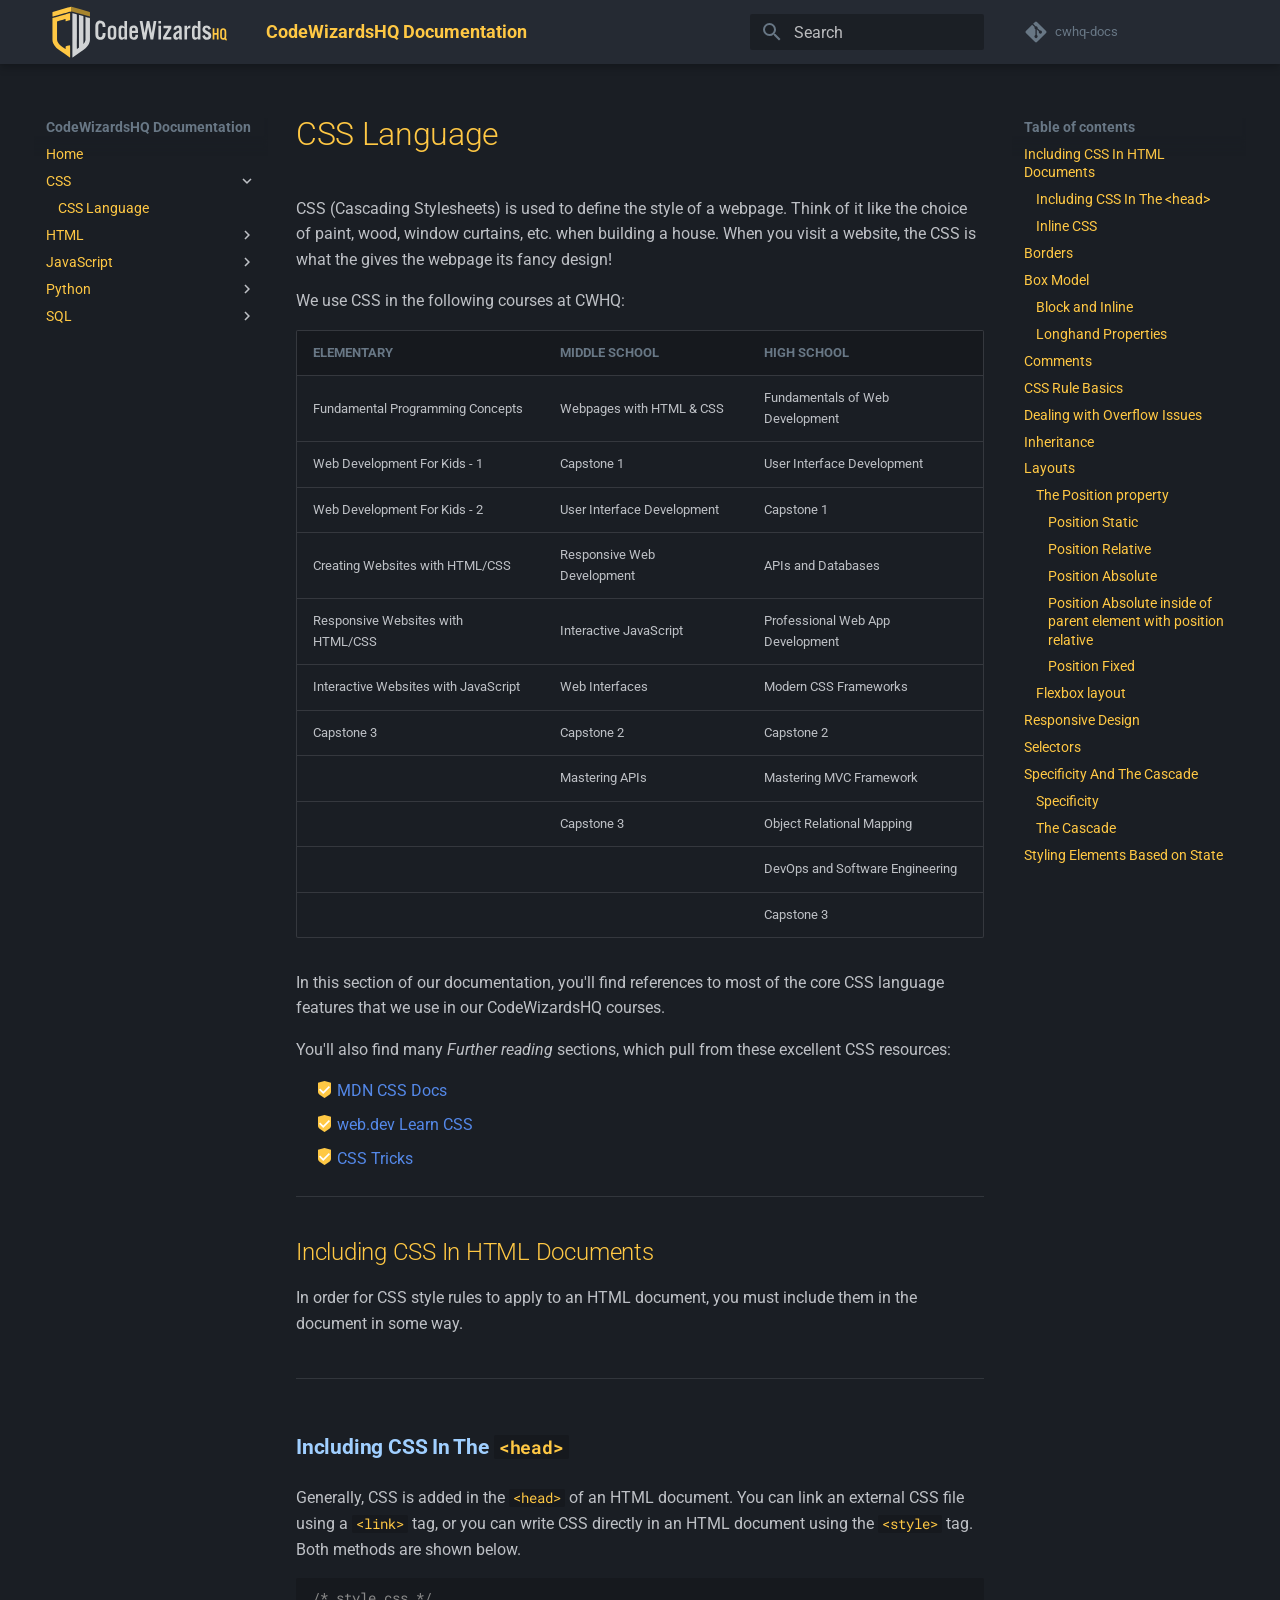
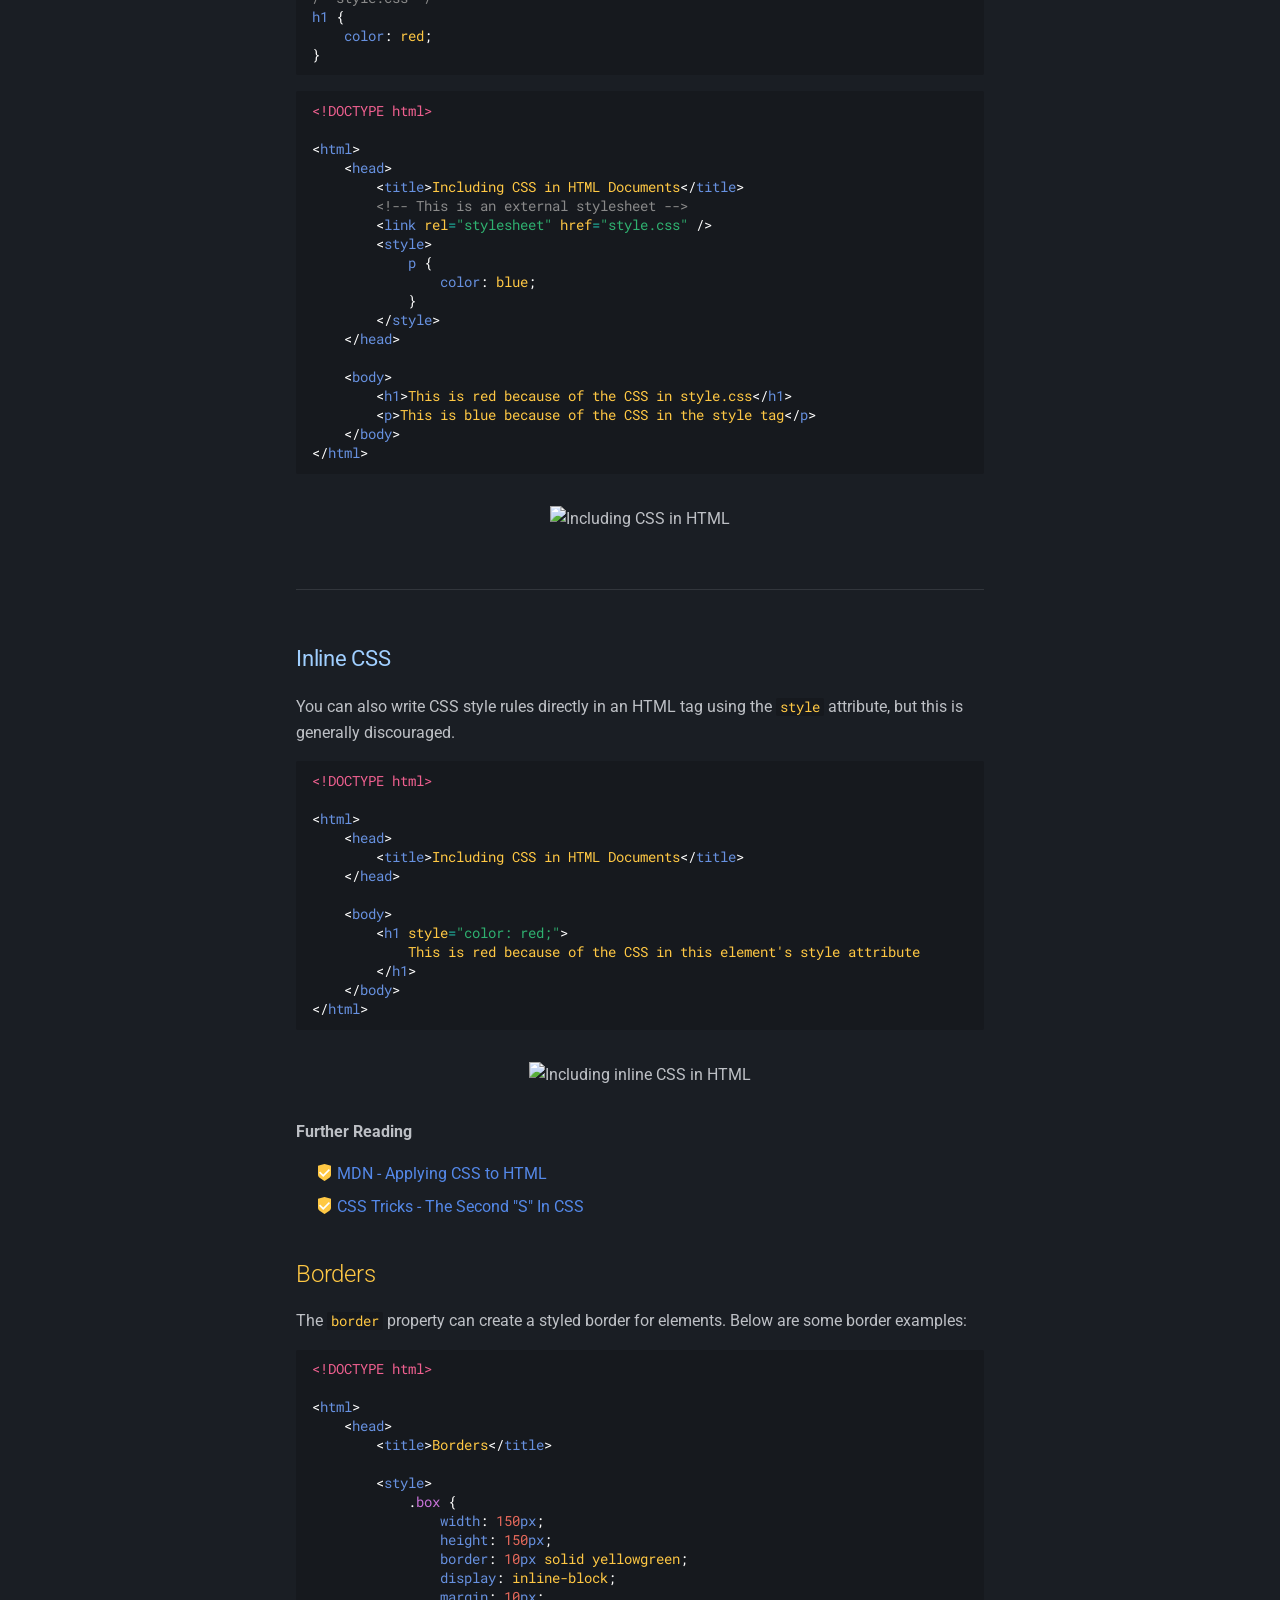
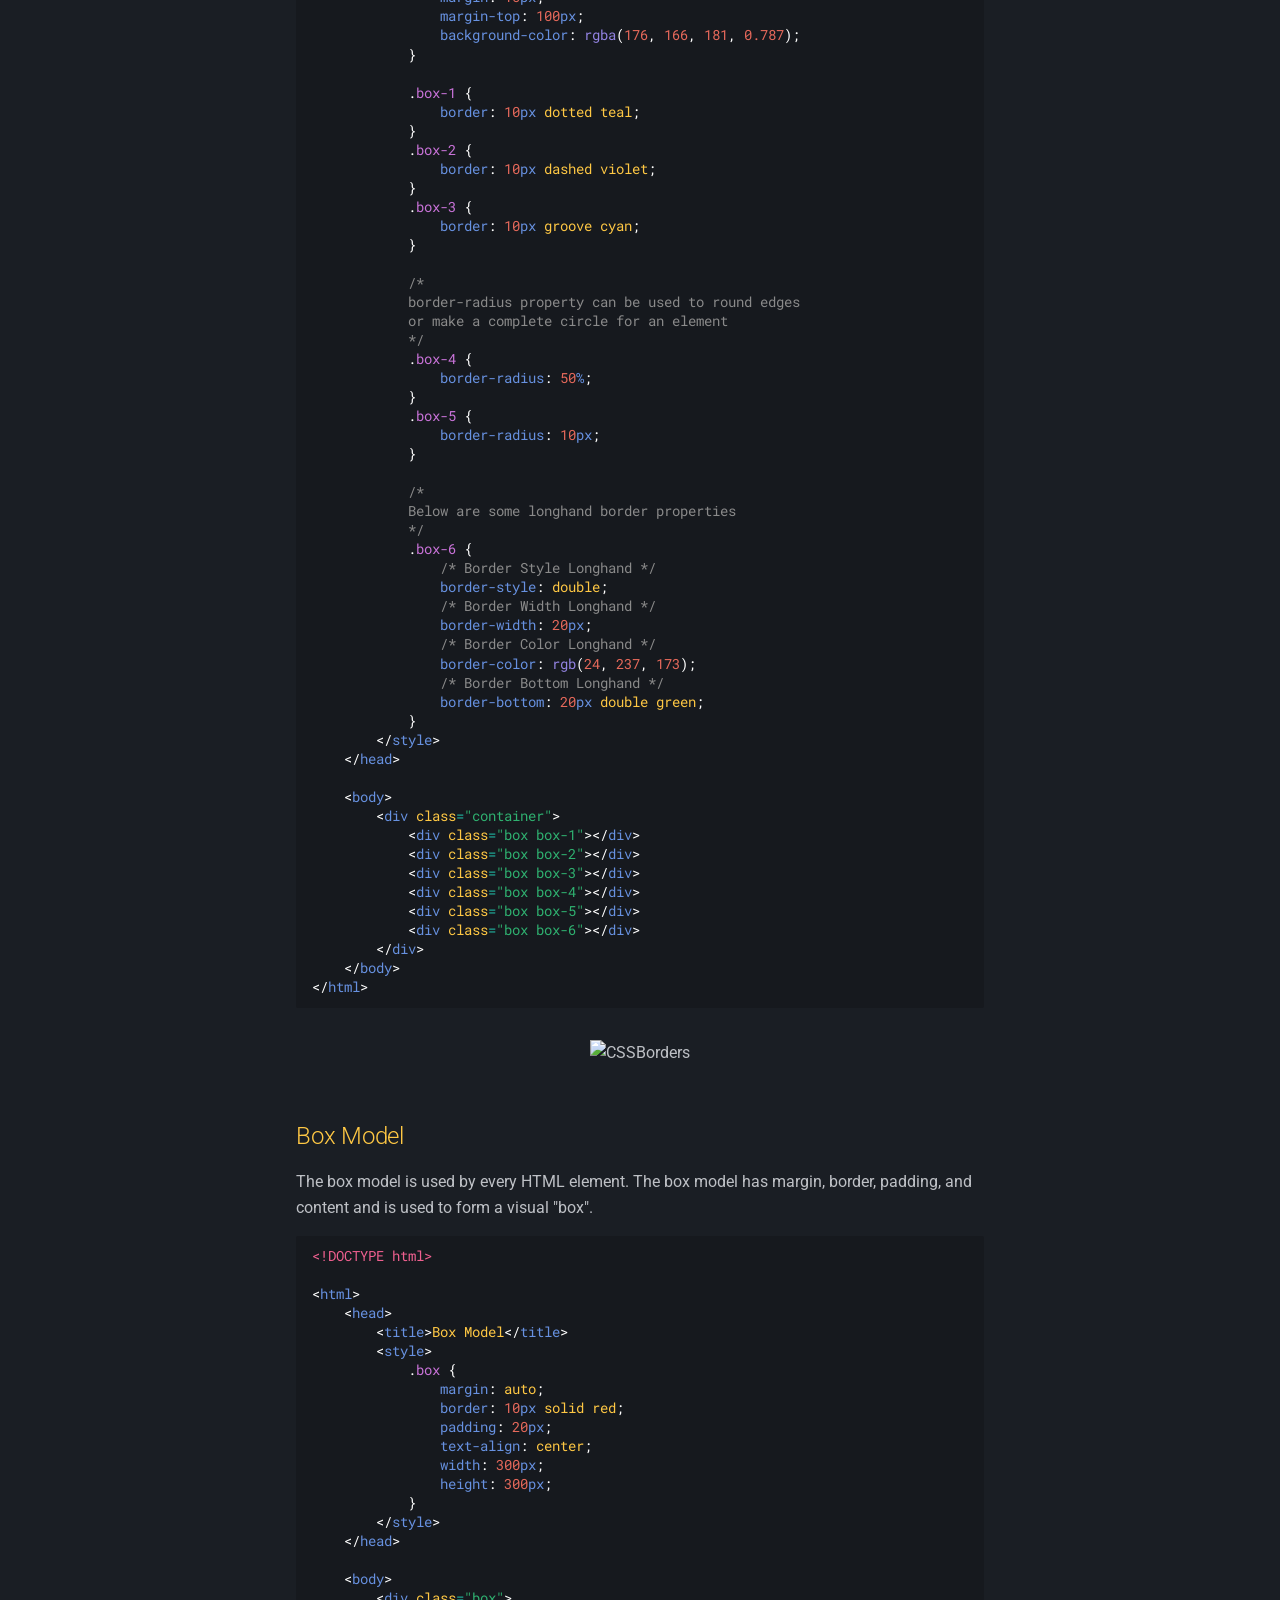
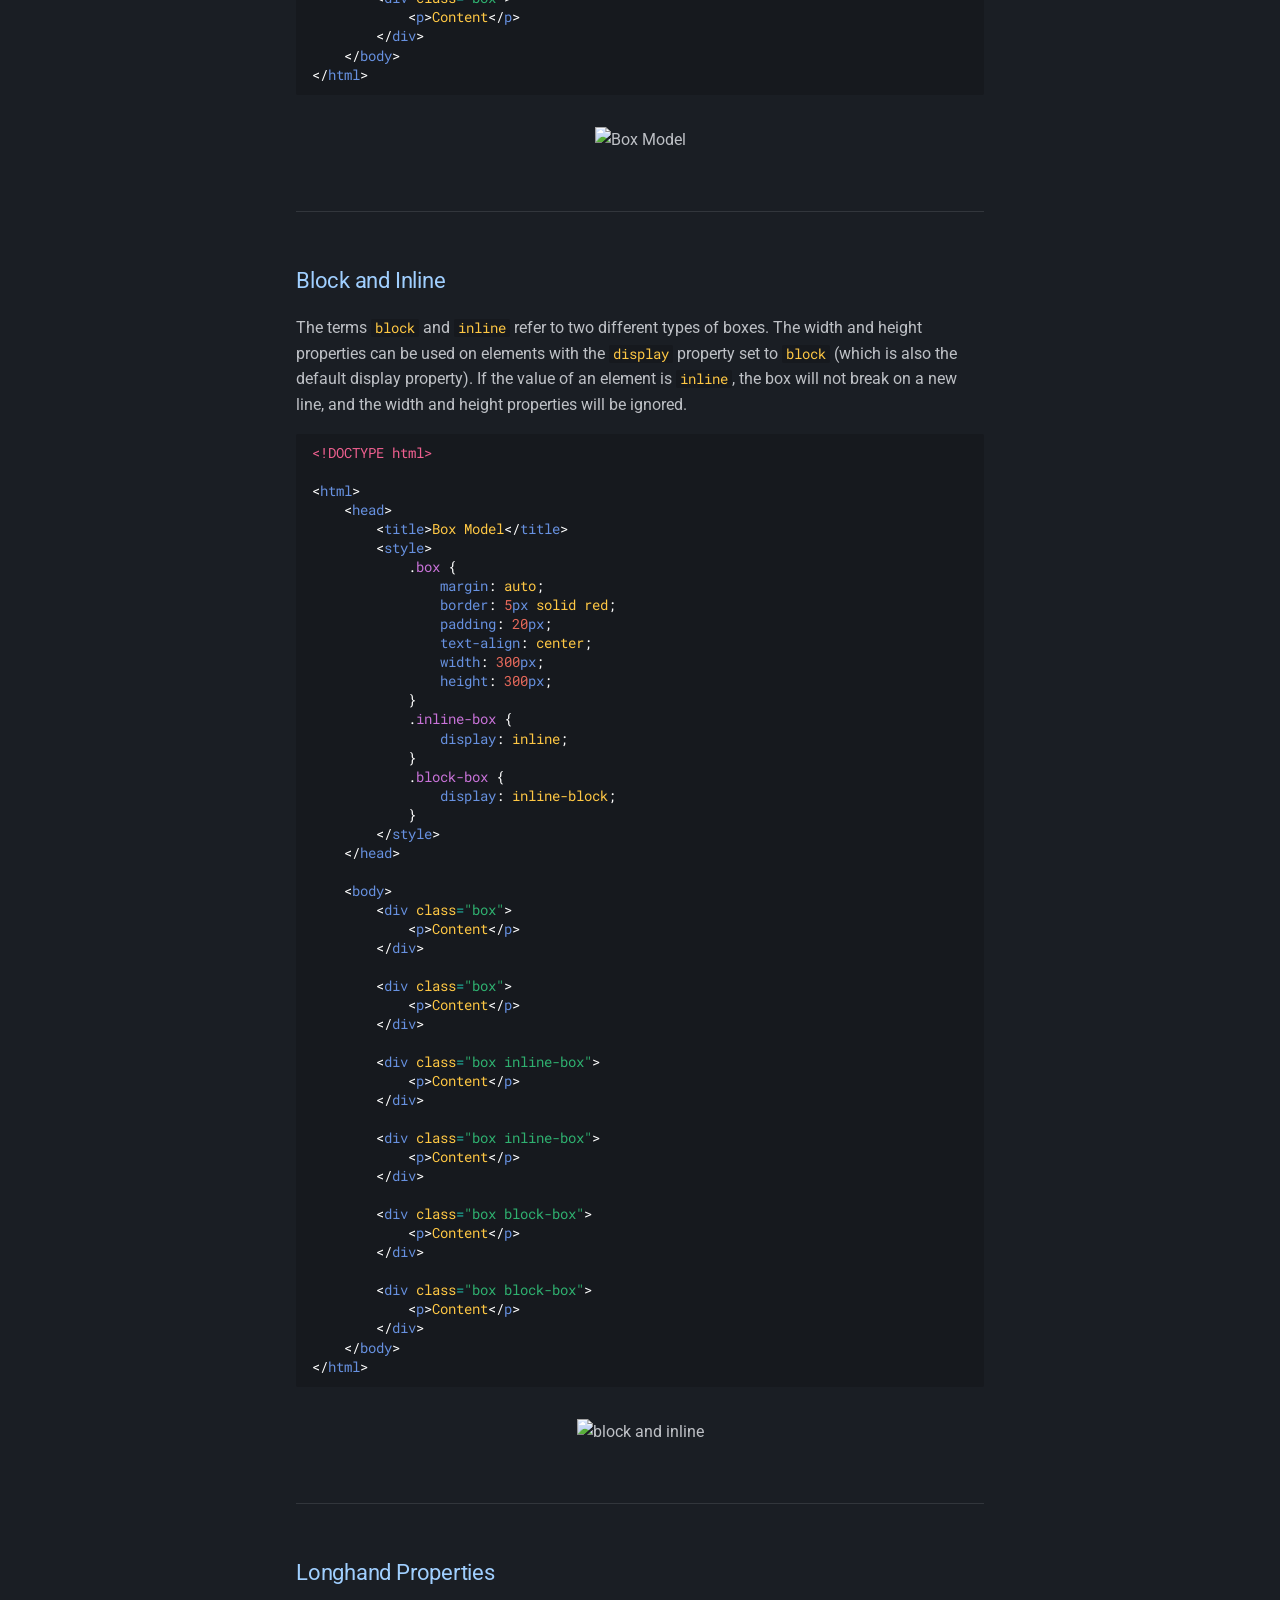
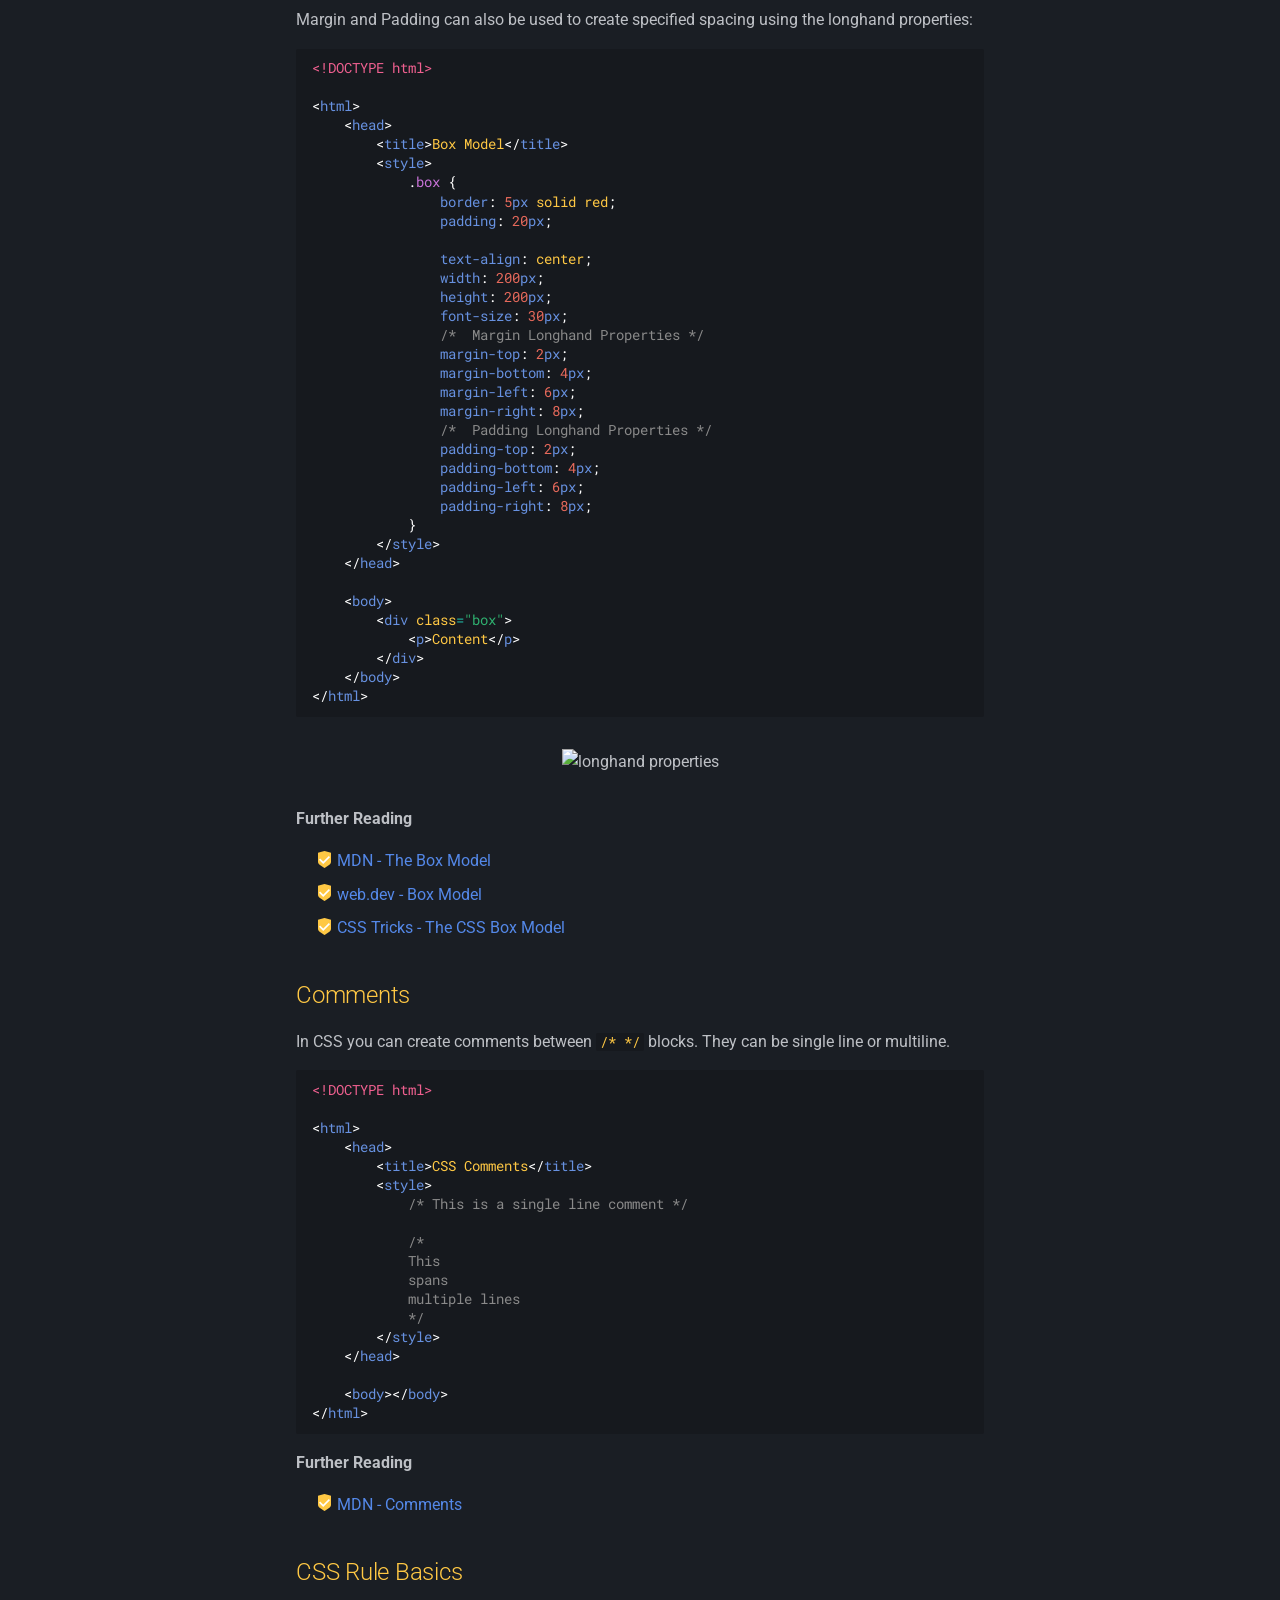
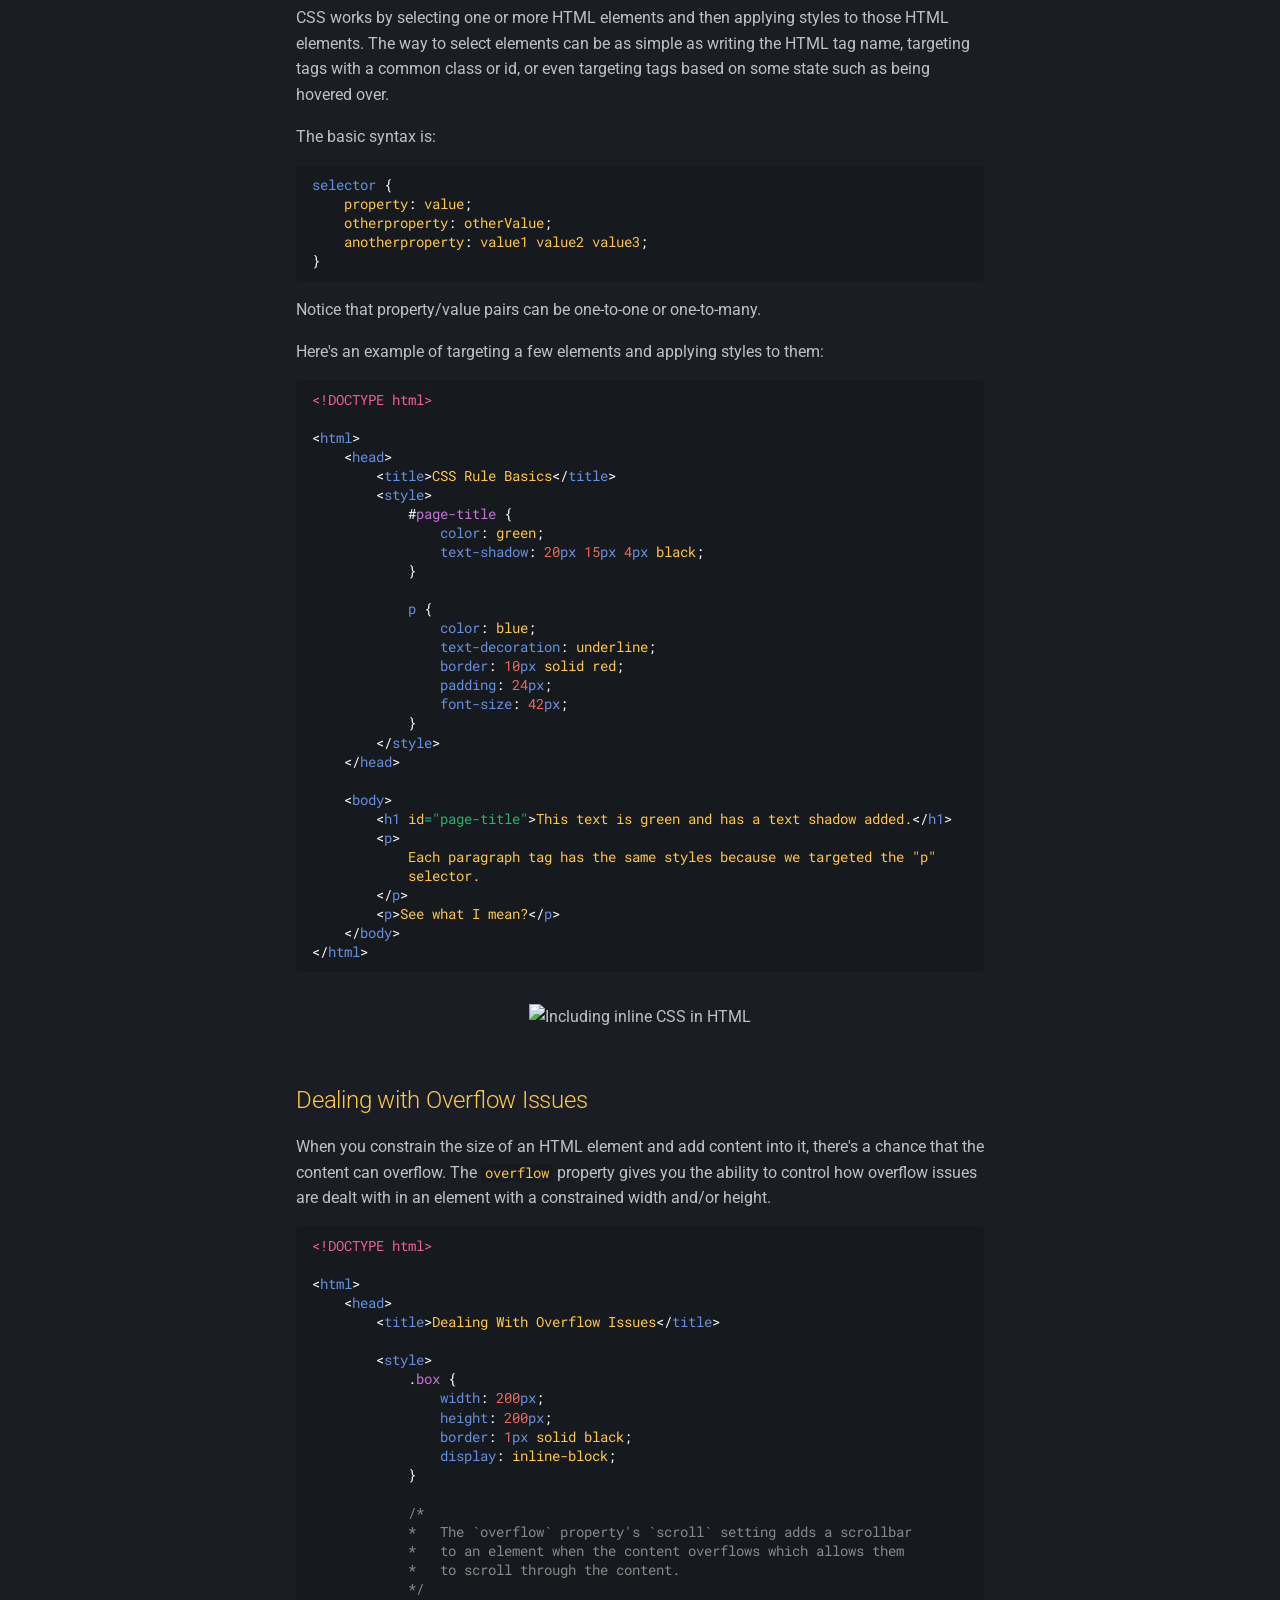
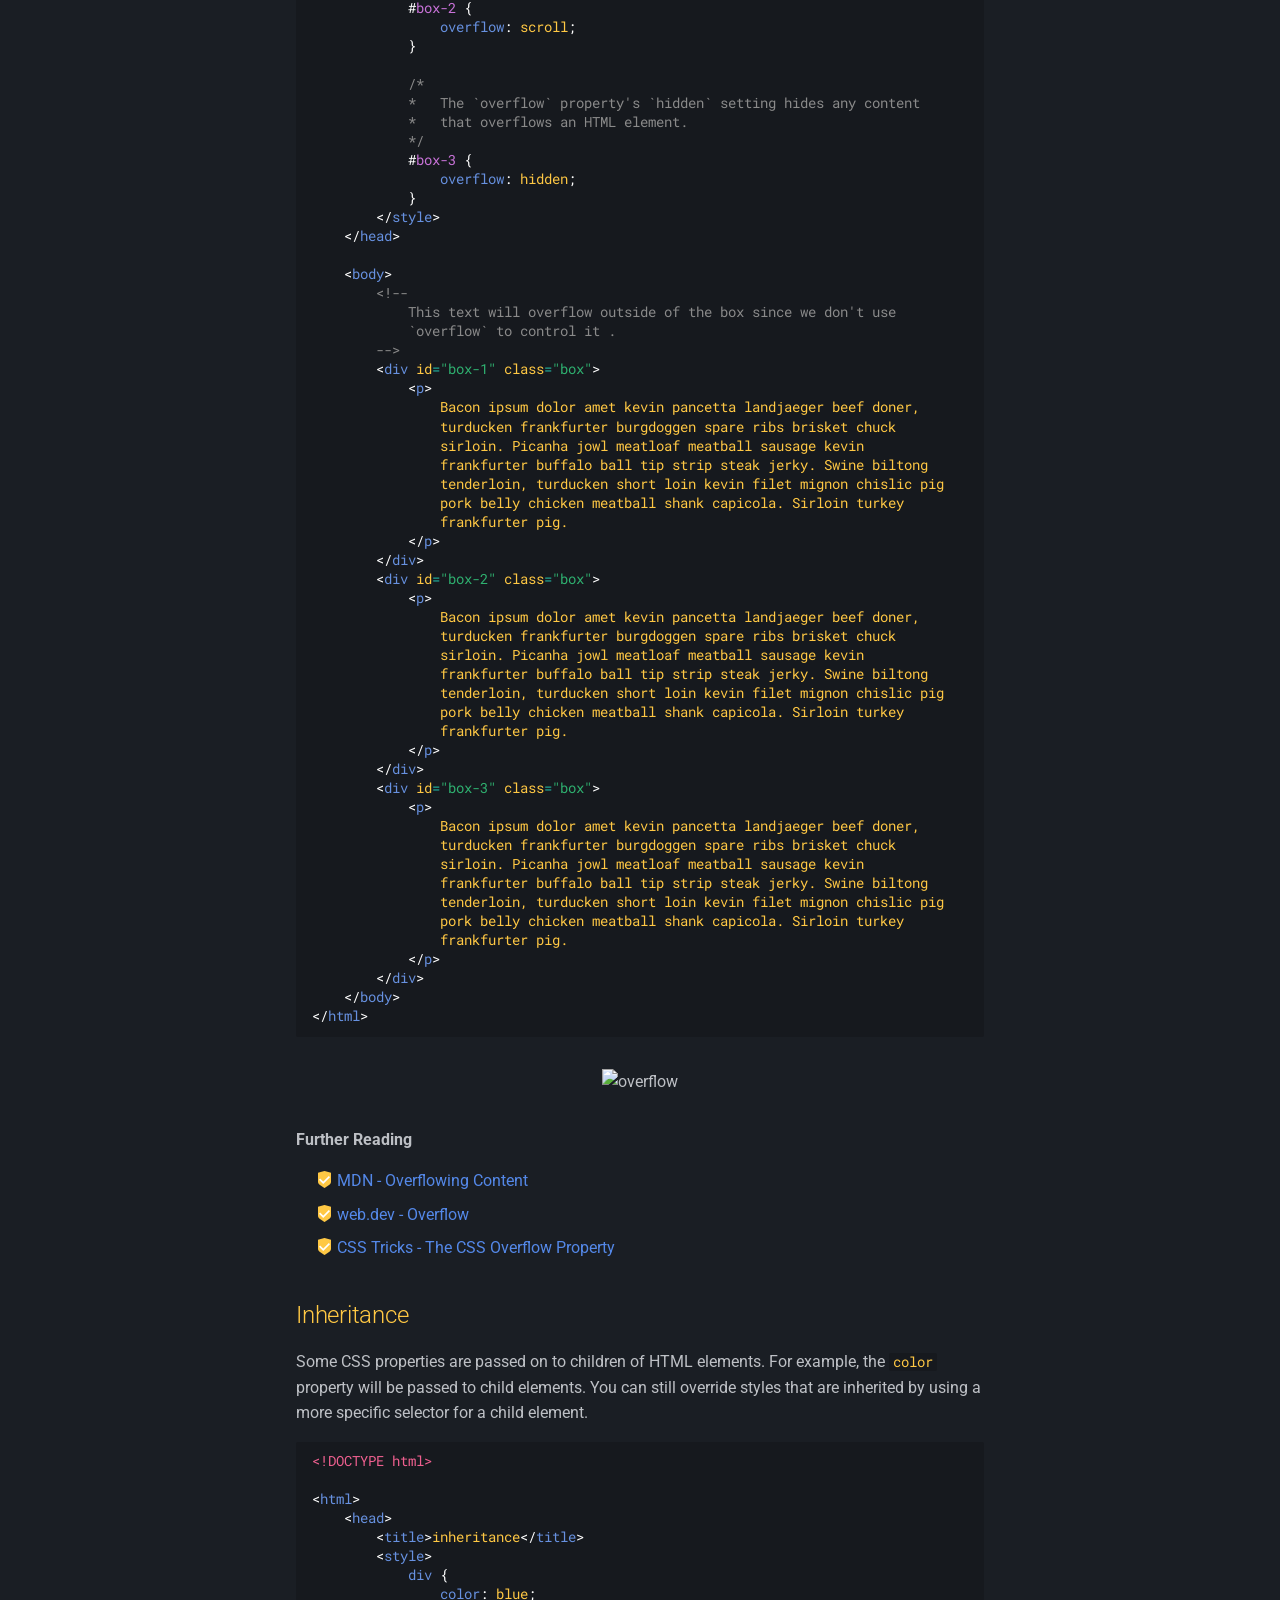
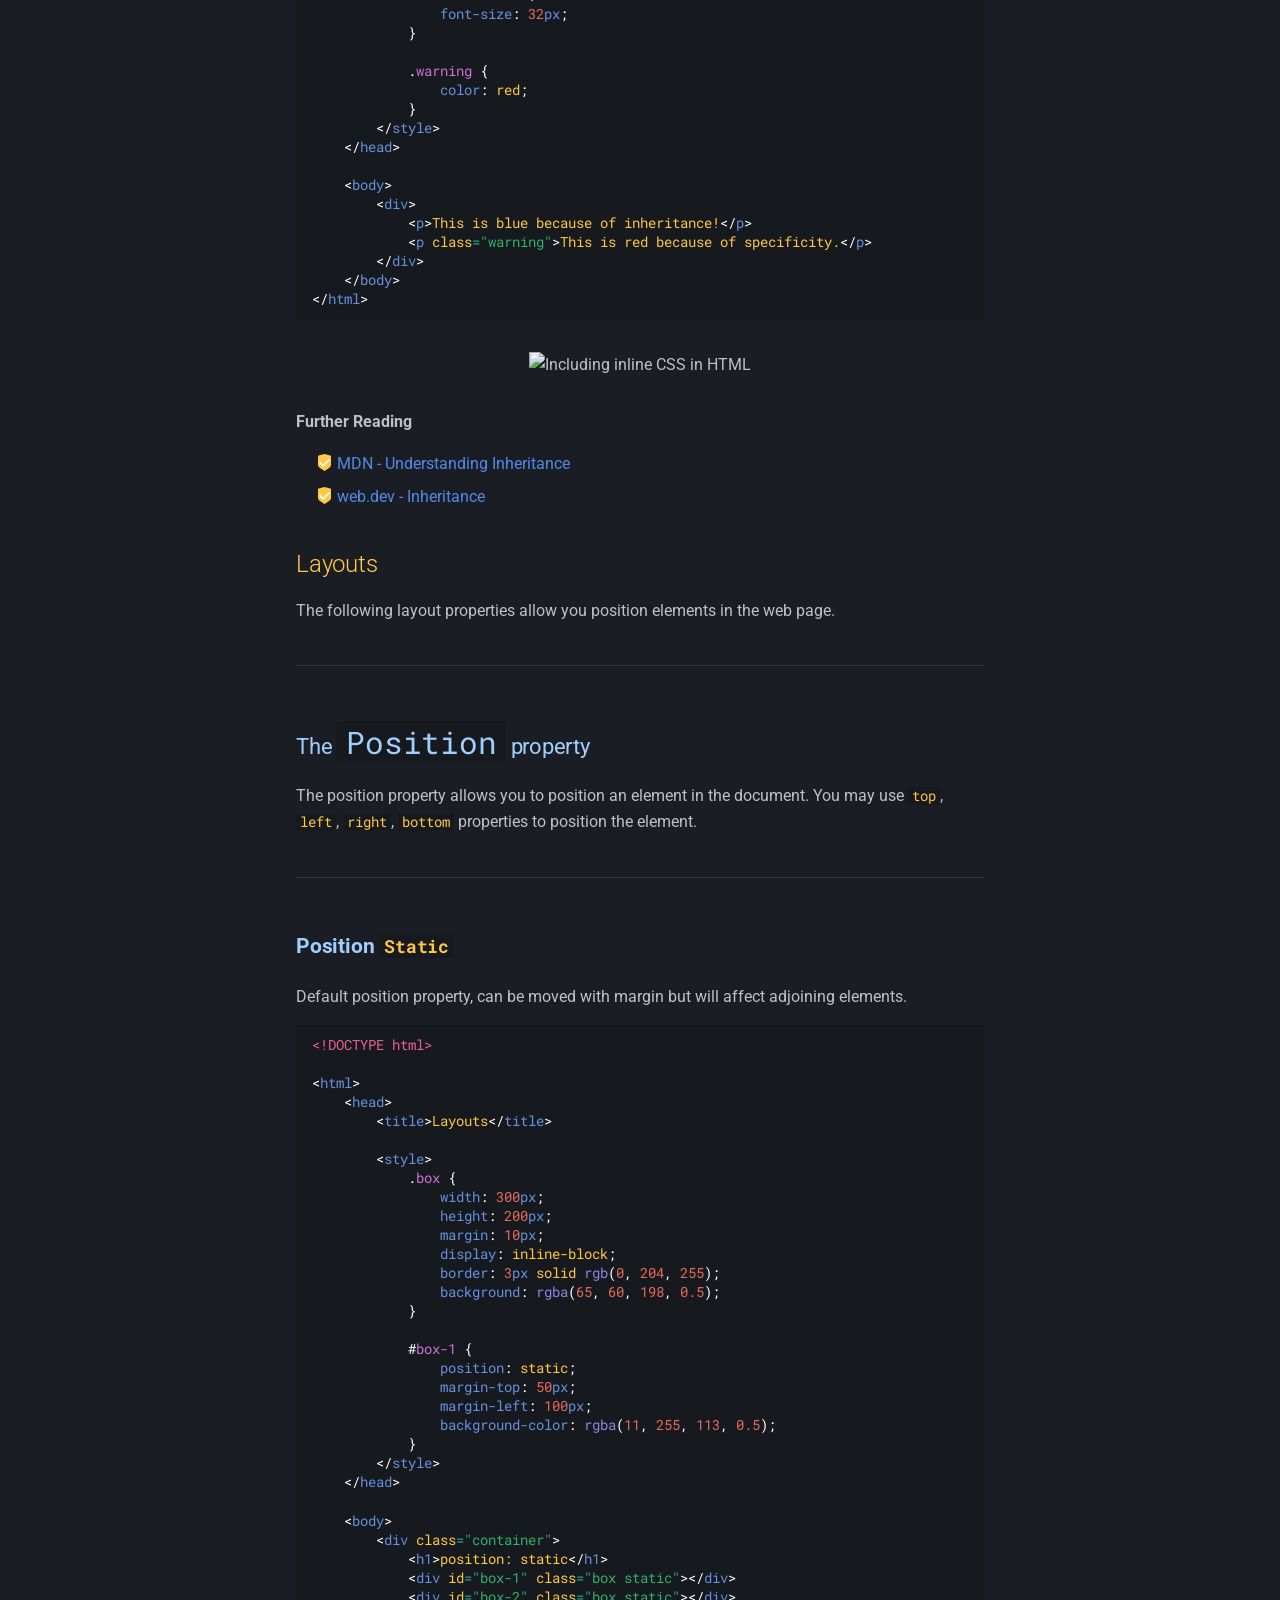
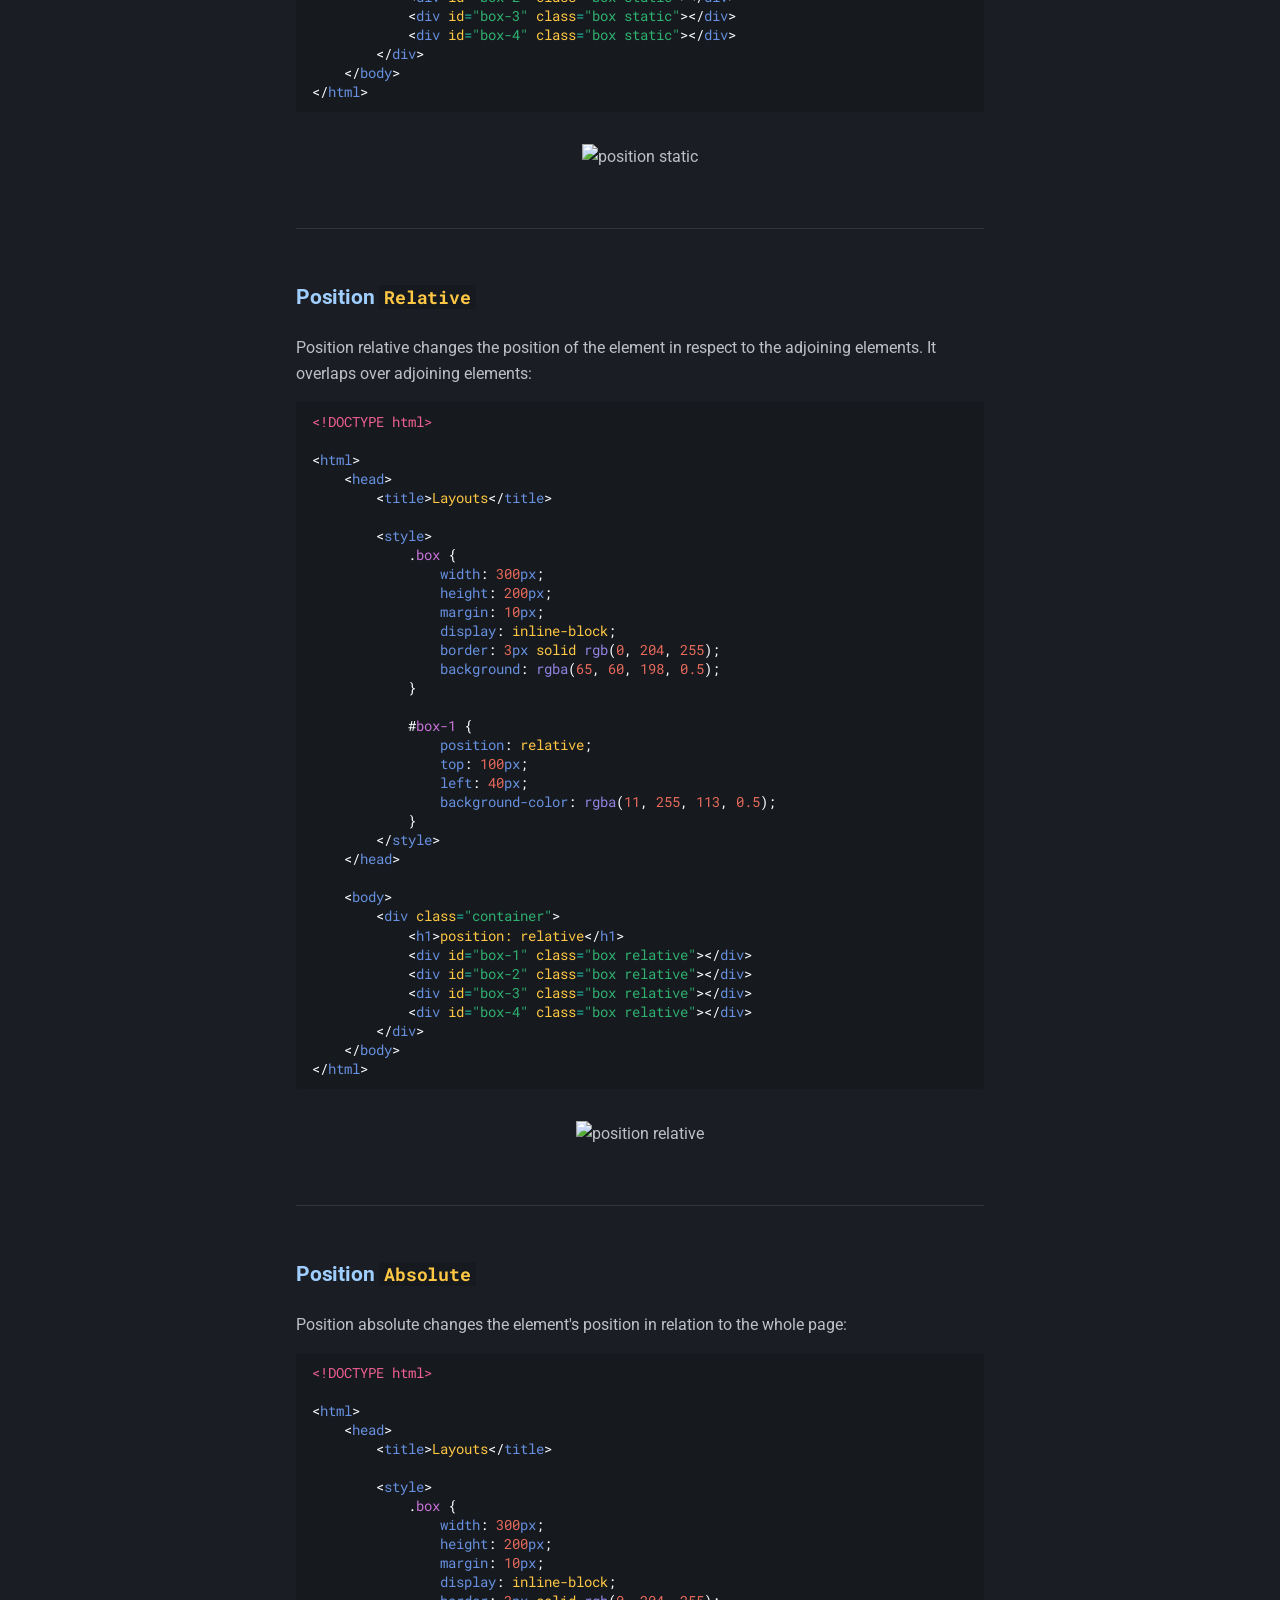
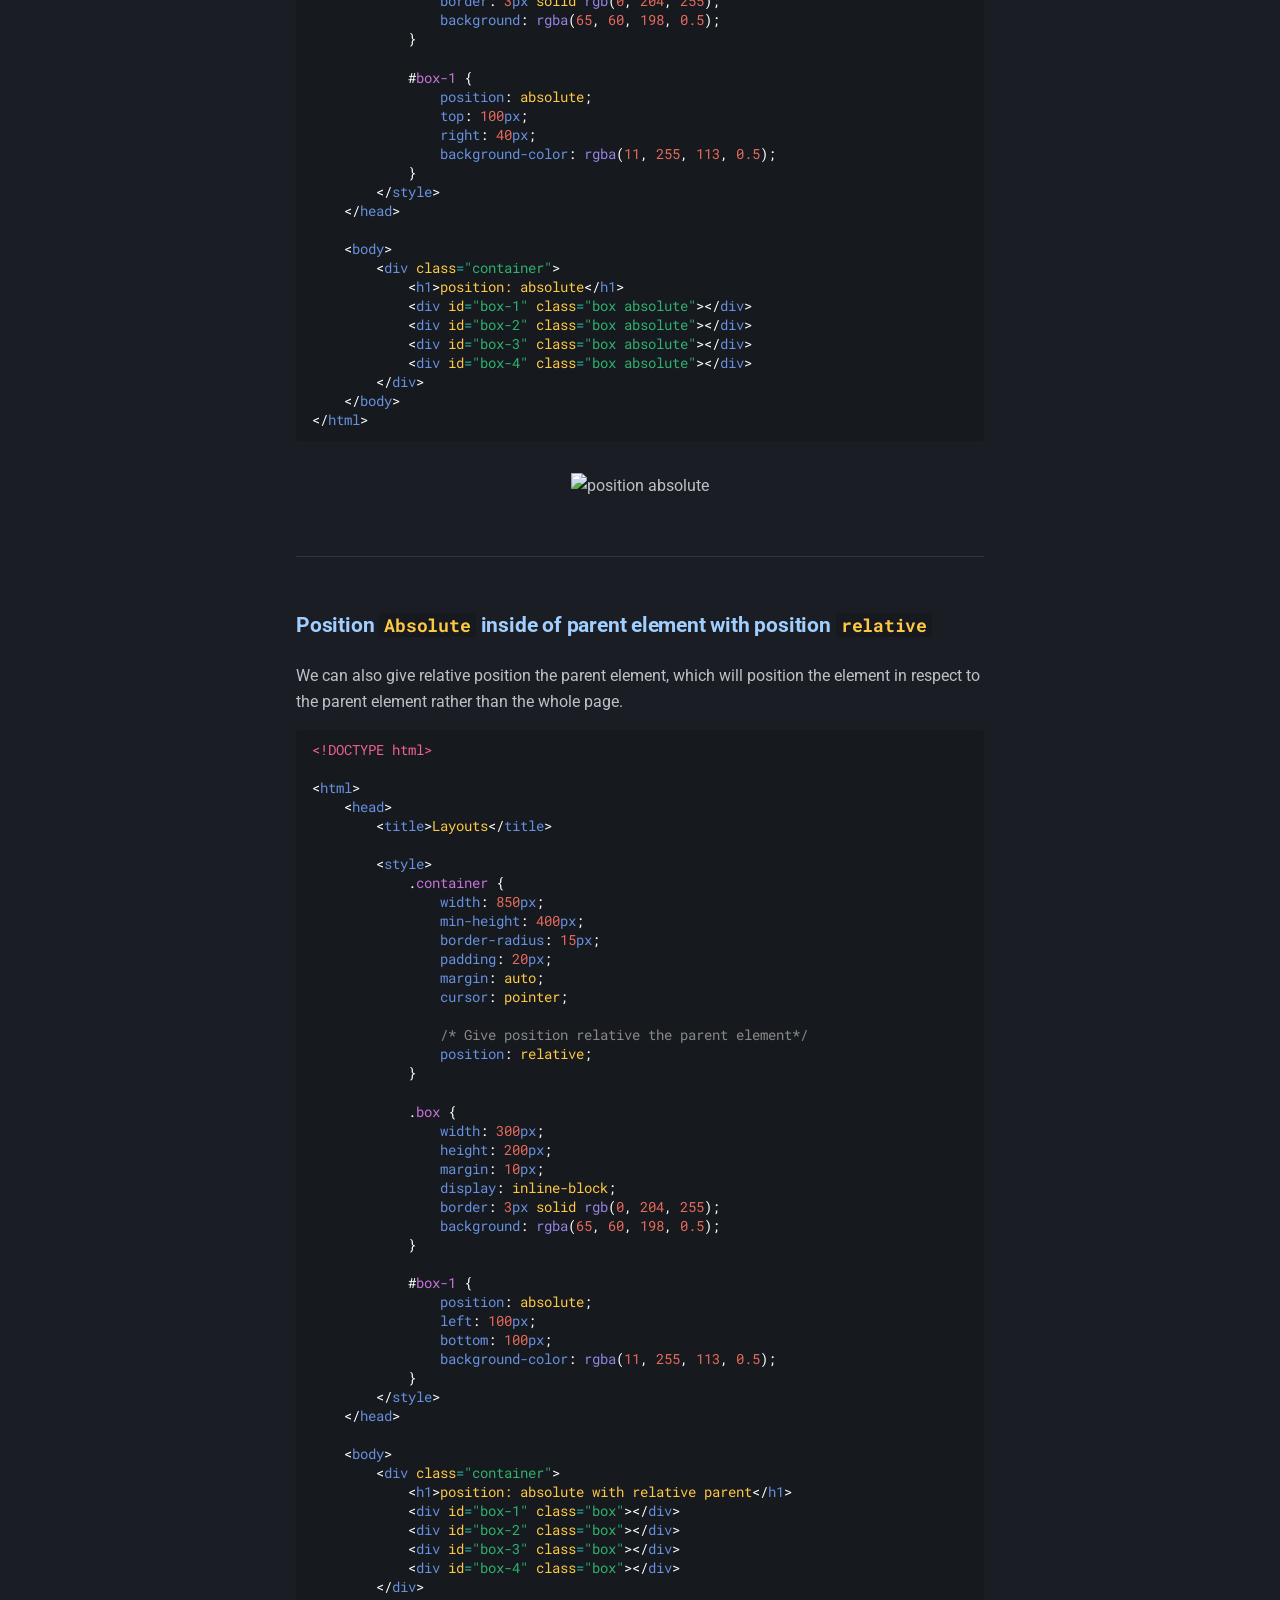
==== commit ed2522ad: "Deployed 5834cff with MkDocs version: 1.6.0" ====
--- a/css/css/index.html
+++ b/css/css/index.html
@@ -18,7 +18,7 @@
       
       
       <link rel="icon" href="../../assets/favicon.ico">
-      <meta name="generator" content="mkdocs-1.5.3, mkdocs-material-9.4.0">
+      <meta name="generator" content="mkdocs-1.6.0, mkdocs-material-9.5.28">
     
     
       
@@ -26,10 +26,10 @@
       
     
     
-      <link rel="stylesheet" href="../../assets/stylesheets/main.9f615399.min.css">
-      
-        
-        <link rel="stylesheet" href="../../assets/stylesheets/palette.649f08f9.min.css">
+      <link rel="stylesheet" href="../../assets/stylesheets/main.6543a935.min.css">
+      
+        
+        <link rel="stylesheet" href="../../assets/stylesheets/palette.06af60db.min.css">
       
       
 
@@ -77,7 +77,6 @@
     
     <body dir="ltr" data-md-color-scheme="slate" data-md-color-primary="indigo" data-md-color-accent="indigo">
   
-    
     
     <input class="md-toggle" data-md-toggle="drawer" type="checkbox" id="__drawer" autocomplete="off">
     <input class="md-toggle" data-md-toggle="search" type="checkbox" id="__search" autocomplete="off">
@@ -131,6 +130,7 @@
     
     
     
+    
       <label class="md-header__button md-icon" for="__search">
         
         <svg xmlns="http://www.w3.org/2000/svg" viewBox="0 0 24 24"><path d="M9.5 3A6.5 6.5 0 0 1 16 9.5c0 1.61-.59 3.09-1.56 4.23l.27.27h.79l5 5-1.5 1.5-5-5v-.79l-.27-.27A6.516 6.516 0 0 1 9.5 16 6.5 6.5 0 0 1 3 9.5 6.5 6.5 0 0 1 9.5 3m0 2C7 5 5 7 5 9.5S7 14 9.5 14 14 12 14 9.5 12 5 9.5 5Z"/></svg>
@@ -158,7 +158,7 @@
       
     </form>
     <div class="md-search__output">
-      <div class="md-search__scrollwrap" data-md-scrollfix>
+      <div class="md-search__scrollwrap" tabindex="0" data-md-scrollfix>
         <div class="md-search-result" data-md-component="search-result">
           <div class="md-search-result__meta">
             Initializing search
@@ -175,7 +175,7 @@
         <a href="https://github.com/codewizardshq/docs" title="Go to repository" class="md-source" data-md-component="source">
   <div class="md-source__icon md-icon">
     
-    <svg xmlns="http://www.w3.org/2000/svg" viewBox="0 0 448 512"><!--! Font Awesome Free 6.4.2 by @fontawesome - https://fontawesome.com License - https://fontawesome.com/license/free (Icons: CC BY 4.0, Fonts: SIL OFL 1.1, Code: MIT License) Copyright 2023 Fonticons, Inc.--><path d="M439.55 236.05 244 40.45a28.87 28.87 0 0 0-40.81 0l-40.66 40.63 51.52 51.52c27.06-9.14 52.68 16.77 43.39 43.68l49.66 49.66c34.23-11.8 61.18 31 35.47 56.69-26.49 26.49-70.21-2.87-56-37.34L240.22 199v121.85c25.3 12.54 22.26 41.85 9.08 55a34.34 34.34 0 0 1-48.55 0c-17.57-17.6-11.07-46.91 11.25-56v-123c-20.8-8.51-24.6-30.74-18.64-45L142.57 101 8.45 235.14a28.86 28.86 0 0 0 0 40.81l195.61 195.6a28.86 28.86 0 0 0 40.8 0l194.69-194.69a28.86 28.86 0 0 0 0-40.81z"/></svg>
+    <svg xmlns="http://www.w3.org/2000/svg" viewBox="0 0 448 512"><!--! Font Awesome Free 6.5.2 by @fontawesome - https://fontawesome.com License - https://fontawesome.com/license/free (Icons: CC BY 4.0, Fonts: SIL OFL 1.1, Code: MIT License) Copyright 2024 Fonticons, Inc.--><path d="M439.55 236.05 244 40.45a28.87 28.87 0 0 0-40.81 0l-40.66 40.63 51.52 51.52c27.06-9.14 52.68 16.77 43.39 43.68l49.66 49.66c34.23-11.8 61.18 31 35.47 56.69-26.49 26.49-70.21-2.87-56-37.34L240.22 199v121.85c25.3 12.54 22.26 41.85 9.08 55a34.34 34.34 0 0 1-48.55 0c-17.57-17.6-11.07-46.91 11.25-56v-123c-20.8-8.51-24.6-30.74-18.64-45L142.57 101 8.45 235.14a28.86 28.86 0 0 0 0 40.81l195.61 195.6a28.86 28.86 0 0 0 40.8 0l194.69-194.69a28.86 28.86 0 0 0 0-40.81z"/></svg>
   </div>
   <div class="md-source__repository">
     cwhq-docs
@@ -220,7 +220,7 @@
       <a href="https://github.com/codewizardshq/docs" title="Go to repository" class="md-source" data-md-component="source">
   <div class="md-source__icon md-icon">
     
-    <svg xmlns="http://www.w3.org/2000/svg" viewBox="0 0 448 512"><!--! Font Awesome Free 6.4.2 by @fontawesome - https://fontawesome.com License - https://fontawesome.com/license/free (Icons: CC BY 4.0, Fonts: SIL OFL 1.1, Code: MIT License) Copyright 2023 Fonticons, Inc.--><path d="M439.55 236.05 244 40.45a28.87 28.87 0 0 0-40.81 0l-40.66 40.63 51.52 51.52c27.06-9.14 52.68 16.77 43.39 43.68l49.66 49.66c34.23-11.8 61.18 31 35.47 56.69-26.49 26.49-70.21-2.87-56-37.34L240.22 199v121.85c25.3 12.54 22.26 41.85 9.08 55a34.34 34.34 0 0 1-48.55 0c-17.57-17.6-11.07-46.91 11.25-56v-123c-20.8-8.51-24.6-30.74-18.64-45L142.57 101 8.45 235.14a28.86 28.86 0 0 0 0 40.81l195.61 195.6a28.86 28.86 0 0 0 40.8 0l194.69-194.69a28.86 28.86 0 0 0 0-40.81z"/></svg>
+    <svg xmlns="http://www.w3.org/2000/svg" viewBox="0 0 448 512"><!--! Font Awesome Free 6.5.2 by @fontawesome - https://fontawesome.com License - https://fontawesome.com/license/free (Icons: CC BY 4.0, Fonts: SIL OFL 1.1, Code: MIT License) Copyright 2024 Fonticons, Inc.--><path d="M439.55 236.05 244 40.45a28.87 28.87 0 0 0-40.81 0l-40.66 40.63 51.52 51.52c27.06-9.14 52.68 16.77 43.39 43.68l49.66 49.66c34.23-11.8 61.18 31 35.47 56.69-26.49 26.49-70.21-2.87-56-37.34L240.22 199v121.85c25.3 12.54 22.26 41.85 9.08 55a34.34 34.34 0 0 1-48.55 0c-17.57-17.6-11.07-46.91 11.25-56v-123c-20.8-8.51-24.6-30.74-18.64-45L142.57 101 8.45 235.14a28.86 28.86 0 0 0 0 40.81l195.61 195.6a28.86 28.86 0 0 0 40.8 0l194.69-194.69a28.86 28.86 0 0 0 0-40.81z"/></svg>
   </div>
   <div class="md-source__repository">
     cwhq-docs
@@ -235,6 +235,7 @@
   
   
   
+  
     <li class="md-nav__item">
       <a href="../.." class="md-nav__link">
         
@@ -256,6 +257,8 @@
     
   
   
+  
+    
     
     
     
@@ -263,10 +266,9 @@
       
         
         
-        
-        
         <input class="md-nav__toggle md-toggle " type="checkbox" id="__nav_2" checked>
         
+          
           <label class="md-nav__link" for="__nav_2" id="__nav_2_label" tabindex="0">
             
   
@@ -292,6 +294,7 @@
     
   
   
+  
     <li class="md-nav__item md-nav__item--active">
       
       <input class="md-nav__toggle md-toggle" type="checkbox" id="__toc">
@@ -338,7 +341,9 @@
       
         <li class="md-nav__item">
   <a href="#including-css-in-html-documents" class="md-nav__link">
-    Including CSS In HTML Documents
+    <span class="md-ellipsis">
+      Including CSS In HTML Documents
+    </span>
   </a>
   
     <nav class="md-nav" aria-label="Including CSS In HTML Documents">
@@ -346,14 +351,18 @@
         
           <li class="md-nav__item">
   <a href="#including-css-in-the-head" class="md-nav__link">
-    Including CSS In The &lt;head&gt;
+    <span class="md-ellipsis">
+      Including CSS In The &lt;head&gt;
+    </span>
   </a>
   
 </li>
         
           <li class="md-nav__item">
   <a href="#inline-css" class="md-nav__link">
-    Inline CSS
+    <span class="md-ellipsis">
+      Inline CSS
+    </span>
   </a>
   
 </li>
@@ -365,14 +374,18 @@
       
         <li class="md-nav__item">
   <a href="#borders" class="md-nav__link">
-    Borders
+    <span class="md-ellipsis">
+      Borders
+    </span>
   </a>
   
 </li>
       
         <li class="md-nav__item">
   <a href="#box-model" class="md-nav__link">
-    Box Model
+    <span class="md-ellipsis">
+      Box Model
+    </span>
   </a>
   
     <nav class="md-nav" aria-label="Box Model">
@@ -380,14 +393,18 @@
         
           <li class="md-nav__item">
   <a href="#block-and-inline" class="md-nav__link">
-    Block and Inline
+    <span class="md-ellipsis">
+      Block and Inline
+    </span>
   </a>
   
 </li>
         
           <li class="md-nav__item">
   <a href="#longhand-properties" class="md-nav__link">
-    Longhand Properties
+    <span class="md-ellipsis">
+      Longhand Properties
+    </span>
   </a>
   
 </li>
@@ -399,35 +416,45 @@
       
         <li class="md-nav__item">
   <a href="#comments" class="md-nav__link">
-    Comments
+    <span class="md-ellipsis">
+      Comments
+    </span>
   </a>
   
 </li>
       
         <li class="md-nav__item">
   <a href="#css-rule-basics" class="md-nav__link">
-    CSS Rule Basics
+    <span class="md-ellipsis">
+      CSS Rule Basics
+    </span>
   </a>
   
 </li>
       
         <li class="md-nav__item">
   <a href="#dealing-with-overflow-issues" class="md-nav__link">
-    Dealing with Overflow Issues
+    <span class="md-ellipsis">
+      Dealing with Overflow Issues
+    </span>
   </a>
   
 </li>
       
         <li class="md-nav__item">
   <a href="#inheritance" class="md-nav__link">
-    Inheritance
+    <span class="md-ellipsis">
+      Inheritance
+    </span>
   </a>
   
 </li>
       
         <li class="md-nav__item">
   <a href="#layouts" class="md-nav__link">
-    Layouts
+    <span class="md-ellipsis">
+      Layouts
+    </span>
   </a>
   
     <nav class="md-nav" aria-label="Layouts">
@@ -435,7 +462,9 @@
         
           <li class="md-nav__item">
   <a href="#the-position-property" class="md-nav__link">
-    The Position property
+    <span class="md-ellipsis">
+      The Position property
+    </span>
   </a>
   
     <nav class="md-nav" aria-label="The Position property">
@@ -443,35 +472,45 @@
         
           <li class="md-nav__item">
   <a href="#position-static" class="md-nav__link">
-    Position Static
+    <span class="md-ellipsis">
+      Position Static
+    </span>
   </a>
   
 </li>
         
           <li class="md-nav__item">
   <a href="#position-relative" class="md-nav__link">
-    Position Relative
+    <span class="md-ellipsis">
+      Position Relative
+    </span>
   </a>
   
 </li>
         
           <li class="md-nav__item">
   <a href="#position-absolute" class="md-nav__link">
-    Position Absolute
+    <span class="md-ellipsis">
+      Position Absolute
+    </span>
   </a>
   
 </li>
         
           <li class="md-nav__item">
   <a href="#position-absolute-inside-of-parent-element-with-position-relative" class="md-nav__link">
-    Position Absolute inside of parent element with position relative
+    <span class="md-ellipsis">
+      Position Absolute inside of parent element with position relative
+    </span>
   </a>
   
 </li>
         
           <li class="md-nav__item">
   <a href="#position-fixed" class="md-nav__link">
-    Position Fixed
+    <span class="md-ellipsis">
+      Position Fixed
+    </span>
   </a>
   
 </li>
@@ -483,7 +522,9 @@
         
           <li class="md-nav__item">
   <a href="#flexbox-layout" class="md-nav__link">
-    Flexbox layout
+    <span class="md-ellipsis">
+      Flexbox layout
+    </span>
   </a>
   
 </li>
@@ -495,21 +536,27 @@
       
         <li class="md-nav__item">
   <a href="#responsive-design" class="md-nav__link">
-    Responsive Design
+    <span class="md-ellipsis">
+      Responsive Design
+    </span>
   </a>
   
 </li>
       
         <li class="md-nav__item">
   <a href="#selectors" class="md-nav__link">
-    Selectors
+    <span class="md-ellipsis">
+      Selectors
+    </span>
   </a>
   
 </li>
       
         <li class="md-nav__item">
   <a href="#specificity-and-the-cascade" class="md-nav__link">
-    Specificity And The Cascade
+    <span class="md-ellipsis">
+      Specificity And The Cascade
+    </span>
   </a>
   
     <nav class="md-nav" aria-label="Specificity And The Cascade">
@@ -517,14 +564,18 @@
         
           <li class="md-nav__item">
   <a href="#specificity" class="md-nav__link">
-    Specificity
+    <span class="md-ellipsis">
+      Specificity
+    </span>
   </a>
   
 </li>
         
           <li class="md-nav__item">
   <a href="#the-cascade" class="md-nav__link">
-    The Cascade
+    <span class="md-ellipsis">
+      The Cascade
+    </span>
   </a>
   
 </li>
@@ -536,21 +587,27 @@
       
         <li class="md-nav__item">
   <a href="#styling-elements-based-on-state" class="md-nav__link">
-    Styling Elements Based on State
+    <span class="md-ellipsis">
+      Styling Elements Based on State
+    </span>
   </a>
   
 </li>
       
         <li class="md-nav__item">
   <a href="#styling-text" class="md-nav__link">
-    Styling Text
+    <span class="md-ellipsis">
+      Styling Text
+    </span>
   </a>
   
 </li>
       
         <li class="md-nav__item">
   <a href="#values-and-units" class="md-nav__link">
-    Values and Units
+    <span class="md-ellipsis">
+      Values and Units
+    </span>
   </a>
   
     <nav class="md-nav" aria-label="Values and Units">
@@ -558,28 +615,36 @@
         
           <li class="md-nav__item">
   <a href="#size-units" class="md-nav__link">
-    Size Units
+    <span class="md-ellipsis">
+      Size Units
+    </span>
   </a>
   
 </li>
         
           <li class="md-nav__item">
   <a href="#color-units" class="md-nav__link">
-    Color Units
+    <span class="md-ellipsis">
+      Color Units
+    </span>
   </a>
   
 </li>
         
           <li class="md-nav__item">
   <a href="#time-units" class="md-nav__link">
-    Time Units
+    <span class="md-ellipsis">
+      Time Units
+    </span>
   </a>
   
 </li>
         
           <li class="md-nav__item">
   <a href="#measurements-without-units" class="md-nav__link">
-    Measurements Without Units
+    <span class="md-ellipsis">
+      Measurements Without Units
+    </span>
   </a>
   
 </li>
@@ -591,14 +656,18 @@
       
         <li class="md-nav__item">
   <a href="#working-with-backgrounds" class="md-nav__link">
-    Working with Backgrounds
+    <span class="md-ellipsis">
+      Working with Backgrounds
+    </span>
   </a>
   
 </li>
       
         <li class="md-nav__item">
   <a href="#css-animations" class="md-nav__link">
-    CSS Animations
+    <span class="md-ellipsis">
+      CSS Animations
+    </span>
   </a>
   
 </li>
@@ -624,6 +693,8 @@
   
   
   
+  
+    
     
     
     
@@ -631,10 +702,9 @@
       
         
         
-        
-        
         <input class="md-nav__toggle md-toggle " type="checkbox" id="__nav_3" >
         
+          
           <label class="md-nav__link" for="__nav_3" id="__nav_3_label" tabindex="0">
             
   
@@ -658,6 +728,7 @@
   
   
   
+  
     <li class="md-nav__item">
       <a href="../../html/html/" class="md-nav__link">
         
@@ -685,6 +756,8 @@
   
   
   
+  
+    
     
     
     
@@ -692,10 +765,9 @@
       
         
         
-        
-        
         <input class="md-nav__toggle md-toggle " type="checkbox" id="__nav_4" >
         
+          
           <label class="md-nav__link" for="__nav_4" id="__nav_4_label" tabindex="0">
             
   
@@ -719,6 +791,7 @@
   
   
   
+  
     <li class="md-nav__item">
       <a href="../../javascript/javascript-language/" class="md-nav__link">
         
@@ -739,6 +812,7 @@
   
   
   
+  
     <li class="md-nav__item">
       <a href="../../javascript/browser-apis-and-jquery/" class="md-nav__link">
         
@@ -766,6 +840,8 @@
   
   
   
+  
+    
     
     
     
@@ -773,10 +849,9 @@
       
         
         
-        
-        
         <input class="md-nav__toggle md-toggle " type="checkbox" id="__nav_5" >
         
+          
           <label class="md-nav__link" for="__nav_5" id="__nav_5_label" tabindex="0">
             
   
@@ -800,6 +875,7 @@
   
   
   
+  
     <li class="md-nav__item">
       <a href="../../python/python-language/" class="md-nav__link">
         
@@ -820,6 +896,7 @@
   
   
   
+  
     <li class="md-nav__item">
       <a href="../../python/wizardlib/" class="md-nav__link">
         
@@ -847,6 +924,8 @@
   
   
   
+  
+    
     
     
     
@@ -854,10 +933,9 @@
       
         
         
-        
-        
         <input class="md-nav__toggle md-toggle " type="checkbox" id="__nav_6" >
         
+          
           <label class="md-nav__link" for="__nav_6" id="__nav_6_label" tabindex="0">
             
   
@@ -878,6 +956,7 @@
             
               
                 
+  
   
   
   
@@ -931,7 +1010,9 @@
       
         <li class="md-nav__item">
   <a href="#including-css-in-html-documents" class="md-nav__link">
-    Including CSS In HTML Documents
+    <span class="md-ellipsis">
+      Including CSS In HTML Documents
+    </span>
   </a>
   
     <nav class="md-nav" aria-label="Including CSS In HTML Documents">
@@ -939,14 +1020,18 @@
         
           <li class="md-nav__item">
   <a href="#including-css-in-the-head" class="md-nav__link">
-    Including CSS In The &lt;head&gt;
+    <span class="md-ellipsis">
+      Including CSS In The &lt;head&gt;
+    </span>
   </a>
   
 </li>
         
           <li class="md-nav__item">
   <a href="#inline-css" class="md-nav__link">
-    Inline CSS
+    <span class="md-ellipsis">
+      Inline CSS
+    </span>
   </a>
   
 </li>
@@ -958,14 +1043,18 @@
       
         <li class="md-nav__item">
   <a href="#borders" class="md-nav__link">
-    Borders
+    <span class="md-ellipsis">
+      Borders
+    </span>
   </a>
   
 </li>
       
         <li class="md-nav__item">
   <a href="#box-model" class="md-nav__link">
-    Box Model
+    <span class="md-ellipsis">
+      Box Model
+    </span>
   </a>
   
     <nav class="md-nav" aria-label="Box Model">
@@ -973,14 +1062,18 @@
         
           <li class="md-nav__item">
   <a href="#block-and-inline" class="md-nav__link">
-    Block and Inline
+    <span class="md-ellipsis">
+      Block and Inline
+    </span>
   </a>
   
 </li>
         
           <li class="md-nav__item">
   <a href="#longhand-properties" class="md-nav__link">
-    Longhand Properties
+    <span class="md-ellipsis">
+      Longhand Properties
+    </span>
   </a>
   
 </li>
@@ -992,35 +1085,45 @@
       
         <li class="md-nav__item">
   <a href="#comments" class="md-nav__link">
-    Comments
+    <span class="md-ellipsis">
+      Comments
+    </span>
   </a>
   
 </li>
       
         <li class="md-nav__item">
   <a href="#css-rule-basics" class="md-nav__link">
-    CSS Rule Basics
+    <span class="md-ellipsis">
+      CSS Rule Basics
+    </span>
   </a>
   
 </li>
       
         <li class="md-nav__item">
   <a href="#dealing-with-overflow-issues" class="md-nav__link">
-    Dealing with Overflow Issues
+    <span class="md-ellipsis">
+      Dealing with Overflow Issues
+    </span>
   </a>
   
 </li>
       
         <li class="md-nav__item">
   <a href="#inheritance" class="md-nav__link">
-    Inheritance
+    <span class="md-ellipsis">
+      Inheritance
+    </span>
   </a>
   
 </li>
       
         <li class="md-nav__item">
   <a href="#layouts" class="md-nav__link">
-    Layouts
+    <span class="md-ellipsis">
+      Layouts
+    </span>
   </a>
   
     <nav class="md-nav" aria-label="Layouts">
@@ -1028,7 +1131,9 @@
         
           <li class="md-nav__item">
   <a href="#the-position-property" class="md-nav__link">
-    The Position property
+    <span class="md-ellipsis">
+      The Position property
+    </span>
   </a>
   
     <nav class="md-nav" aria-label="The Position property">
@@ -1036,35 +1141,45 @@
         
           <li class="md-nav__item">
   <a href="#position-static" class="md-nav__link">
-    Position Static
+    <span class="md-ellipsis">
+      Position Static
+    </span>
   </a>
   
 </li>
         
           <li class="md-nav__item">
   <a href="#position-relative" class="md-nav__link">
-    Position Relative
+    <span class="md-ellipsis">
+      Position Relative
+    </span>
   </a>
   
 </li>
         
           <li class="md-nav__item">
   <a href="#position-absolute" class="md-nav__link">
-    Position Absolute
+    <span class="md-ellipsis">
+      Position Absolute
+    </span>
   </a>
   
 </li>
         
           <li class="md-nav__item">
   <a href="#position-absolute-inside-of-parent-element-with-position-relative" class="md-nav__link">
-    Position Absolute inside of parent element with position relative
+    <span class="md-ellipsis">
+      Position Absolute inside of parent element with position relative
+    </span>
   </a>
   
 </li>
         
           <li class="md-nav__item">
   <a href="#position-fixed" class="md-nav__link">
-    Position Fixed
+    <span class="md-ellipsis">
+      Position Fixed
+    </span>
   </a>
   
 </li>
@@ -1076,7 +1191,9 @@
         
           <li class="md-nav__item">
   <a href="#flexbox-layout" class="md-nav__link">
-    Flexbox layout
+    <span class="md-ellipsis">
+      Flexbox layout
+    </span>
   </a>
   
 </li>
@@ -1088,21 +1205,27 @@
       
         <li class="md-nav__item">
   <a href="#responsive-design" class="md-nav__link">
-    Responsive Design
+    <span class="md-ellipsis">
+      Responsive Design
+    </span>
   </a>
   
 </li>
       
         <li class="md-nav__item">
   <a href="#selectors" class="md-nav__link">
-    Selectors
+    <span class="md-ellipsis">
+      Selectors
+    </span>
   </a>
   
 </li>
       
         <li class="md-nav__item">
   <a href="#specificity-and-the-cascade" class="md-nav__link">
-    Specificity And The Cascade
+    <span class="md-ellipsis">
+      Specificity And The Cascade
+    </span>
   </a>
   
     <nav class="md-nav" aria-label="Specificity And The Cascade">
@@ -1110,14 +1233,18 @@
         
           <li class="md-nav__item">
   <a href="#specificity" class="md-nav__link">
-    Specificity
+    <span class="md-ellipsis">
+      Specificity
+    </span>
   </a>
   
 </li>
         
           <li class="md-nav__item">
   <a href="#the-cascade" class="md-nav__link">
-    The Cascade
+    <span class="md-ellipsis">
+      The Cascade
+    </span>
   </a>
   
 </li>
@@ -1129,21 +1256,27 @@
       
         <li class="md-nav__item">
   <a href="#styling-elements-based-on-state" class="md-nav__link">
-    Styling Elements Based on State
+    <span class="md-ellipsis">
+      Styling Elements Based on State
+    </span>
   </a>
   
 </li>
       
         <li class="md-nav__item">
   <a href="#styling-text" class="md-nav__link">
-    Styling Text
+    <span class="md-ellipsis">
+      Styling Text
+    </span>
   </a>
   
 </li>
       
         <li class="md-nav__item">
   <a href="#values-and-units" class="md-nav__link">
-    Values and Units
+    <span class="md-ellipsis">
+      Values and Units
+    </span>
   </a>
   
     <nav class="md-nav" aria-label="Values and Units">
@@ -1151,28 +1284,36 @@
         
           <li class="md-nav__item">
   <a href="#size-units" class="md-nav__link">
-    Size Units
+    <span class="md-ellipsis">
+      Size Units
+    </span>
   </a>
   
 </li>
         
           <li class="md-nav__item">
   <a href="#color-units" class="md-nav__link">
-    Color Units
+    <span class="md-ellipsis">
+      Color Units
+    </span>
   </a>
   
 </li>
         
           <li class="md-nav__item">
   <a href="#time-units" class="md-nav__link">
-    Time Units
+    <span class="md-ellipsis">
+      Time Units
+    </span>
   </a>
   
 </li>
         
           <li class="md-nav__item">
   <a href="#measurements-without-units" class="md-nav__link">
-    Measurements Without Units
+    <span class="md-ellipsis">
+      Measurements Without Units
+    </span>
   </a>
   
 </li>
@@ -1184,14 +1325,18 @@
       
         <li class="md-nav__item">
   <a href="#working-with-backgrounds" class="md-nav__link">
-    Working with Backgrounds
+    <span class="md-ellipsis">
+      Working with Backgrounds
+    </span>
   </a>
   
 </li>
       
         <li class="md-nav__item">
   <a href="#css-animations" class="md-nav__link">
-    CSS Animations
+    <span class="md-ellipsis">
+      CSS Animations
+    </span>
   </a>
   
 </li>
@@ -2782,6 +2927,13 @@
 </figure>
 
 
+
+
+
+
+
+
+
   
 
 
@@ -2792,6 +2944,7 @@
             </div>
           
           
+<script>var target=document.getElementById(location.hash.slice(1));target&&target.name&&(target.checked=target.name.startsWith("__tabbed_"))</script>
         </div>
         
       </main>
@@ -2818,10 +2971,11 @@
       <div class="md-dialog__inner md-typeset"></div>
     </div>
     
-    <script id="__config" type="application/json">{"base": "../..", "features": ["navigation.instant", "search.suggest"], "search": "../../assets/javascripts/workers/search.a264c092.min.js", "translations": {"clipboard.copied": "Copied to clipboard", "clipboard.copy": "Copy to clipboard", "search.result.more.one": "1 more on this page", "search.result.more.other": "# more on this page", "search.result.none": "No matching documents", "search.result.one": "1 matching document", "search.result.other": "# matching documents", "search.result.placeholder": "Type to start searching", "search.result.term.missing": "Missing", "select.version": "Select version"}}</script>
-    
-    
-      <script src="../../assets/javascripts/bundle.4e0fa4ba.min.js"></script>
+    
+    <script id="__config" type="application/json">{"base": "../..", "features": ["navigation.instant", "search.suggest"], "search": "../../assets/javascripts/workers/search.b8dbb3d2.min.js", "translations": {"clipboard.copied": "Copied to clipboard", "clipboard.copy": "Copy to clipboard", "search.result.more.one": "1 more on this page", "search.result.more.other": "# more on this page", "search.result.none": "No matching documents", "search.result.one": "1 matching document", "search.result.other": "# matching documents", "search.result.placeholder": "Type to start searching", "search.result.term.missing": "Missing", "select.version": "Select version"}}</script>
+    
+    
+      <script src="../../assets/javascripts/bundle.fe8b6f2b.min.js"></script>
       
     
   </body>
--- a/assets/stylesheets/main.6543a935.min.css
+++ b/assets/stylesheets/main.6543a935.min.css
@@ -0,0 +1 @@
+@charset "UTF-8";html{-webkit-text-size-adjust:none;-moz-text-size-adjust:none;text-size-adjust:none;box-sizing:border-box}*,:after,:before{box-sizing:inherit}@media (prefers-reduced-motion){*,:after,:before{transition:none!important}}body{margin:0}a,button,input,label{-webkit-tap-highlight-color:transparent}a{color:inherit;text-decoration:none}hr{border:0;box-sizing:initial;display:block;height:.05rem;overflow:visible;padding:0}small{font-size:80%}sub,sup{line-height:1em}img{border-style:none}table{border-collapse:initial;border-spacing:0}td,th{font-weight:400;vertical-align:top}button{background:#0000;border:0;font-family:inherit;font-size:inherit;margin:0;padding:0}input{border:0;outline:none}:root{--md-primary-fg-color:#4051b5;--md-primary-fg-color--light:#5d6cc0;--md-primary-fg-color--dark:#303fa1;--md-primary-bg-color:#fff;--md-primary-bg-color--light:#ffffffb3;--md-accent-fg-color:#526cfe;--md-accent-fg-color--transparent:#526cfe1a;--md-accent-bg-color:#fff;--md-accent-bg-color--light:#ffffffb3}[data-md-color-scheme=default]{color-scheme:light}[data-md-color-scheme=default] img[src$="#gh-dark-mode-only"],[data-md-color-scheme=default] img[src$="#only-dark"]{display:none}:root,[data-md-color-scheme=default]{--md-hue:225deg;--md-default-fg-color:#000000de;--md-default-fg-color--light:#0000008a;--md-default-fg-color--lighter:#00000052;--md-default-fg-color--lightest:#00000012;--md-default-bg-color:#fff;--md-default-bg-color--light:#ffffffb3;--md-default-bg-color--lighter:#ffffff4d;--md-default-bg-color--lightest:#ffffff1f;--md-code-fg-color:#36464e;--md-code-bg-color:#f5f5f5;--md-code-hl-color:#4287ff;--md-code-hl-color--light:#4287ff1a;--md-code-hl-number-color:#d52a2a;--md-code-hl-special-color:#db1457;--md-code-hl-function-color:#a846b9;--md-code-hl-constant-color:#6e59d9;--md-code-hl-keyword-color:#3f6ec6;--md-code-hl-string-color:#1c7d4d;--md-code-hl-name-color:var(--md-code-fg-color);--md-code-hl-operator-color:var(--md-default-fg-color--light);--md-code-hl-punctuation-color:var(--md-default-fg-color--light);--md-code-hl-comment-color:var(--md-default-fg-color--light);--md-code-hl-generic-color:var(--md-default-fg-color--light);--md-code-hl-variable-color:var(--md-default-fg-color--light);--md-typeset-color:var(--md-default-fg-color);--md-typeset-a-color:var(--md-primary-fg-color);--md-typeset-del-color:#f5503d26;--md-typeset-ins-color:#0bd57026;--md-typeset-kbd-color:#fafafa;--md-typeset-kbd-accent-color:#fff;--md-typeset-kbd-border-color:#b8b8b8;--md-typeset-mark-color:#ffff0080;--md-typeset-table-color:#0000001f;--md-typeset-table-color--light:rgba(0,0,0,.035);--md-admonition-fg-color:var(--md-default-fg-color);--md-admonition-bg-color:var(--md-default-bg-color);--md-warning-fg-color:#000000de;--md-warning-bg-color:#ff9;--md-footer-fg-color:#fff;--md-footer-fg-color--light:#ffffffb3;--md-footer-fg-color--lighter:#ffffff73;--md-footer-bg-color:#000000de;--md-footer-bg-color--dark:#00000052;--md-shadow-z1:0 0.2rem 0.5rem #0000000d,0 0 0.05rem #0000001a;--md-shadow-z2:0 0.2rem 0.5rem #0000001a,0 0 0.05rem #00000040;--md-shadow-z3:0 0.2rem 0.5rem #0003,0 0 0.05rem #00000059}.md-icon svg{fill:currentcolor;display:block;height:1.2rem;width:1.2rem}body{-webkit-font-smoothing:antialiased;-moz-osx-font-smoothing:grayscale;--md-text-font-family:var(--md-text-font,_),-apple-system,BlinkMacSystemFont,Helvetica,Arial,sans-serif;--md-code-font-family:var(--md-code-font,_),SFMono-Regular,Consolas,Menlo,monospace}aside,body,input{font-feature-settings:"kern","liga";color:var(--md-typeset-color);font-family:var(--md-text-font-family)}code,kbd,pre{font-feature-settings:"kern";font-family:var(--md-code-font-family)}:root{--md-typeset-table-sort-icon:url('data:image/svg+xml;charset=utf-8,<svg xmlns="http://www.w3.org/2000/svg" viewBox="0 0 24 24"><path d="m18 21-4-4h3V7h-3l4-4 4 4h-3v10h3M2 19v-2h10v2M2 13v-2h7v2M2 7V5h4v2H2Z"/></svg>');--md-typeset-table-sort-icon--asc:url('data:image/svg+xml;charset=utf-8,<svg xmlns="http://www.w3.org/2000/svg" viewBox="0 0 24 24"><path d="M19 17h3l-4 4-4-4h3V3h2M2 17h10v2H2M6 5v2H2V5m0 6h7v2H2v-2Z"/></svg>');--md-typeset-table-sort-icon--desc:url('data:image/svg+xml;charset=utf-8,<svg xmlns="http://www.w3.org/2000/svg" viewBox="0 0 24 24"><path d="M19 7h3l-4-4-4 4h3v14h2M2 17h10v2H2M6 5v2H2V5m0 6h7v2H2v-2Z"/></svg>')}.md-typeset{-webkit-print-color-adjust:exact;color-adjust:exact;font-size:.8rem;line-height:1.6}@media print{.md-typeset{font-size:.68rem}}.md-typeset blockquote,.md-typeset dl,.md-typeset figure,.md-typeset ol,.md-typeset pre,.md-typeset ul{margin-bottom:1em;margin-top:1em}.md-typeset h1{color:var(--md-default-fg-color--light);font-size:2em;line-height:1.3;margin:0 0 1.25em}.md-typeset h1,.md-typeset h2{font-weight:300;letter-spacing:-.01em}.md-typeset h2{font-size:1.5625em;line-height:1.4;margin:1.6em 0 .64em}.md-typeset h3{font-size:1.25em;font-weight:400;letter-spacing:-.01em;line-height:1.5;margin:1.6em 0 .8em}.md-typeset h2+h3{margin-top:.8em}.md-typeset h4{font-weight:700;letter-spacing:-.01em;margin:1em 0}.md-typeset h5,.md-typeset h6{color:var(--md-default-fg-color--light);font-size:.8em;font-weight:700;letter-spacing:-.01em;margin:1.25em 0}.md-typeset h5{text-transform:uppercase}.md-typeset hr{border-bottom:.05rem solid var(--md-default-fg-color--lightest);display:flow-root;margin:1.5em 0}.md-typeset a{color:var(--md-typeset-a-color);word-break:break-word}.md-typeset a,.md-typeset a:before{transition:color 125ms}.md-typeset a:focus,.md-typeset a:hover{color:var(--md-accent-fg-color)}.md-typeset a:focus code,.md-typeset a:hover code{background-color:var(--md-accent-fg-color--transparent)}.md-typeset a code{color:currentcolor;transition:background-color 125ms}.md-typeset a.focus-visible{outline-color:var(--md-accent-fg-color);outline-offset:.2rem}.md-typeset code,.md-typeset kbd,.md-typeset pre{color:var(--md-code-fg-color);direction:ltr;font-variant-ligatures:none}@media print{.md-typeset code,.md-typeset kbd,.md-typeset pre{white-space:pre-wrap}}.md-typeset code{background-color:var(--md-code-bg-color);border-radius:.1rem;-webkit-box-decoration-break:clone;box-decoration-break:clone;font-size:.85em;padding:0 .2941176471em;word-break:break-word}.md-typeset code:not(.focus-visible){-webkit-tap-highlight-color:transparent;outline:none}.md-typeset pre{display:flow-root;line-height:1.4;position:relative}.md-typeset pre>code{-webkit-box-decoration-break:slice;box-decoration-break:slice;box-shadow:none;display:block;margin:0;outline-color:var(--md-accent-fg-color);overflow:auto;padding:.7720588235em 1.1764705882em;scrollbar-color:var(--md-default-fg-color--lighter) #0000;scrollbar-width:thin;touch-action:auto;word-break:normal}.md-typeset pre>code:hover{scrollbar-color:var(--md-accent-fg-color) #0000}.md-typeset pre>code::-webkit-scrollbar{height:.2rem;width:.2rem}.md-typeset pre>code::-webkit-scrollbar-thumb{background-color:var(--md-default-fg-color--lighter)}.md-typeset pre>code::-webkit-scrollbar-thumb:hover{background-color:var(--md-accent-fg-color)}.md-typeset kbd{background-color:var(--md-typeset-kbd-color);border-radius:.1rem;box-shadow:0 .1rem 0 .05rem var(--md-typeset-kbd-border-color),0 .1rem 0 var(--md-typeset-kbd-border-color),0 -.1rem .2rem var(--md-typeset-kbd-accent-color) inset;color:var(--md-default-fg-color);display:inline-block;font-size:.75em;padding:0 .6666666667em;vertical-align:text-top;word-break:break-word}.md-typeset mark{background-color:var(--md-typeset-mark-color);-webkit-box-decoration-break:clone;box-decoration-break:clone;color:inherit;word-break:break-word}.md-typeset abbr{border-bottom:.05rem dotted var(--md-default-fg-color--light);cursor:help;text-decoration:none}.md-typeset small{opacity:.75}[dir=ltr] .md-typeset sub,[dir=ltr] .md-typeset sup{margin-left:.078125em}[dir=rtl] .md-typeset sub,[dir=rtl] .md-typeset sup{margin-right:.078125em}[dir=ltr] .md-typeset blockquote{padding-left:.6rem}[dir=rtl] .md-typeset blockquote{padding-right:.6rem}[dir=ltr] .md-typeset blockquote{border-left:.2rem solid var(--md-default-fg-color--lighter)}[dir=rtl] .md-typeset blockquote{border-right:.2rem solid var(--md-default-fg-color--lighter)}.md-typeset blockquote{color:var(--md-default-fg-color--light);margin-left:0;margin-right:0}.md-typeset ul{list-style-type:disc}[dir=ltr] .md-typeset ol,[dir=ltr] .md-typeset ul{margin-left:.625em}[dir=rtl] .md-typeset ol,[dir=rtl] .md-typeset ul{margin-right:.625em}.md-typeset ol,.md-typeset ul{padding:0}.md-typeset ol:not([hidden]),.md-typeset ul:not([hidden]){display:flow-root}.md-typeset ol ol,.md-typeset ul ol{list-style-type:lower-alpha}.md-typeset ol ol ol,.md-typeset ul ol ol{list-style-type:lower-roman}[dir=ltr] .md-typeset ol li,[dir=ltr] .md-typeset ul li{margin-left:1.25em}[dir=rtl] .md-typeset ol li,[dir=rtl] .md-typeset ul li{margin-right:1.25em}.md-typeset ol li,.md-typeset ul li{margin-bottom:.5em}.md-typeset ol li blockquote,.md-typeset ol li p,.md-typeset ul li blockquote,.md-typeset ul li p{margin:.5em 0}.md-typeset ol li:last-child,.md-typeset ul li:last-child{margin-bottom:0}[dir=ltr] .md-typeset ol li ol,[dir=ltr] .md-typeset ol li ul,[dir=ltr] .md-typeset ul li ol,[dir=ltr] .md-typeset ul li ul{margin-left:.625em}[dir=rtl] .md-typeset ol li ol,[dir=rtl] .md-typeset ol li ul,[dir=rtl] .md-typeset ul li ol,[dir=rtl] .md-typeset ul li ul{margin-right:.625em}.md-typeset ol li ol,.md-typeset ol li ul,.md-typeset ul li ol,.md-typeset ul li ul{margin-bottom:.5em;margin-top:.5em}[dir=ltr] .md-typeset dd{margin-left:1.875em}[dir=rtl] .md-typeset dd{margin-right:1.875em}.md-typeset dd{margin-bottom:1.5em;margin-top:1em}.md-typeset img,.md-typeset svg,.md-typeset video{height:auto;max-width:100%}.md-typeset img[align=left]{margin:1em 1em 1em 0}.md-typeset img[align=right]{margin:1em 0 1em 1em}.md-typeset img[align]:only-child{margin-top:0}.md-typeset figure{display:flow-root;margin:1em auto;max-width:100%;text-align:center;width:-moz-fit-content;width:fit-content}.md-typeset figure img{display:block;margin:0 auto}.md-typeset figcaption{font-style:italic;margin:1em auto;max-width:24rem}.md-typeset iframe{max-width:100%}.md-typeset table:not([class]){background-color:var(--md-default-bg-color);border:.05rem solid var(--md-typeset-table-color);border-radius:.1rem;display:inline-block;font-size:.64rem;max-width:100%;overflow:auto;touch-action:auto}@media print{.md-typeset table:not([class]){display:table}}.md-typeset table:not([class])+*{margin-top:1.5em}.md-typeset table:not([class]) td>:first-child,.md-typeset table:not([class]) th>:first-child{margin-top:0}.md-typeset table:not([class]) td>:last-child,.md-typeset table:not([class]) th>:last-child{margin-bottom:0}.md-typeset table:not([class]) td:not([align]),.md-typeset table:not([class]) th:not([align]){text-align:left}[dir=rtl] .md-typeset table:not([class]) td:not([align]),[dir=rtl] .md-typeset table:not([class]) th:not([align]){text-align:right}.md-typeset table:not([class]) th{font-weight:700;min-width:5rem;padding:.9375em 1.25em;vertical-align:top}.md-typeset table:not([class]) td{border-top:.05rem solid var(--md-typeset-table-color);padding:.9375em 1.25em;vertical-align:top}.md-typeset table:not([class]) tbody tr{transition:background-color 125ms}.md-typeset table:not([class]) tbody tr:hover{background-color:var(--md-typeset-table-color--light);box-shadow:0 .05rem 0 var(--md-default-bg-color) inset}.md-typeset table:not([class]) a{word-break:normal}.md-typeset table th[role=columnheader]{cursor:pointer}[dir=ltr] .md-typeset table th[role=columnheader]:after{margin-left:.5em}[dir=rtl] .md-typeset table th[role=columnheader]:after{margin-right:.5em}.md-typeset table th[role=columnheader]:after{content:"";display:inline-block;height:1.2em;-webkit-mask-image:var(--md-typeset-table-sort-icon);mask-image:var(--md-typeset-table-sort-icon);-webkit-mask-repeat:no-repeat;mask-repeat:no-repeat;-webkit-mask-size:contain;mask-size:contain;transition:background-color 125ms;vertical-align:text-bottom;width:1.2em}.md-typeset table th[role=columnheader]:hover:after{background-color:var(--md-default-fg-color--lighter)}.md-typeset table th[role=columnheader][aria-sort=ascending]:after{background-color:var(--md-default-fg-color--light);-webkit-mask-image:var(--md-typeset-table-sort-icon--asc);mask-image:var(--md-typeset-table-sort-icon--asc)}.md-typeset table th[role=columnheader][aria-sort=descending]:after{background-color:var(--md-default-fg-color--light);-webkit-mask-image:var(--md-typeset-table-sort-icon--desc);mask-image:var(--md-typeset-table-sort-icon--desc)}.md-typeset__scrollwrap{margin:1em -.8rem;overflow-x:auto;touch-action:auto}.md-typeset__table{display:inline-block;margin-bottom:.5em;padding:0 .8rem}@media print{.md-typeset__table{display:block}}html .md-typeset__table table{display:table;margin:0;overflow:hidden;width:100%}@media screen and (max-width:44.984375em){.md-content__inner>pre{margin:1em -.8rem}.md-content__inner>pre code{border-radius:0}}.md-typeset .md-author{border-radius:100%;display:block;flex-shrink:0;height:1.6rem;overflow:hidden;position:relative;transition:color 125ms,transform 125ms;width:1.6rem}.md-typeset .md-author img{display:block}.md-typeset .md-author--more{background:var(--md-default-fg-color--lightest);color:var(--md-default-fg-color--lighter);font-size:.6rem;font-weight:700;line-height:1.6rem;text-align:center}.md-typeset .md-author--long{height:2.4rem;width:2.4rem}.md-typeset a.md-author{transform:scale(1)}.md-typeset a.md-author img{border-radius:100%;filter:grayscale(100%) opacity(75%);transition:filter 125ms}.md-typeset a.md-author:focus,.md-typeset a.md-author:hover{transform:scale(1.1);z-index:1}.md-typeset a.md-author:focus img,.md-typeset a.md-author:hover img{filter:grayscale(0)}.md-banner{background-color:var(--md-footer-bg-color);color:var(--md-footer-fg-color);overflow:auto}@media print{.md-banner{display:none}}.md-banner--warning{background-color:var(--md-warning-bg-color);color:var(--md-warning-fg-color)}.md-banner__inner{font-size:.7rem;margin:.6rem auto;padding:0 .8rem}[dir=ltr] .md-banner__button{float:right}[dir=rtl] .md-banner__button{float:left}.md-banner__button{color:inherit;cursor:pointer;transition:opacity .25s}.no-js .md-banner__button{display:none}.md-banner__button:hover{opacity:.7}html{font-size:125%;height:100%;overflow-x:hidden}@media screen and (min-width:100em){html{font-size:137.5%}}@media screen and (min-width:125em){html{font-size:150%}}body{background-color:var(--md-default-bg-color);display:flex;flex-direction:column;font-size:.5rem;min-height:100%;position:relative;width:100%}@media print{body{display:block}}@media screen and (max-width:59.984375em){body[data-md-scrolllock]{position:fixed}}.md-grid{margin-left:auto;margin-right:auto;max-width:61rem}.md-container{display:flex;flex-direction:column;flex-grow:1}@media print{.md-container{display:block}}.md-main{flex-grow:1}.md-main__inner{display:flex;height:100%;margin-top:1.5rem}.md-ellipsis{overflow:hidden;text-overflow:ellipsis}.md-toggle{display:none}.md-option{height:0;opacity:0;position:absolute;width:0}.md-option:checked+label:not([hidden]){display:block}.md-option.focus-visible+label{outline-color:var(--md-accent-fg-color);outline-style:auto}.md-skip{background-color:var(--md-default-fg-color);border-radius:.1rem;color:var(--md-default-bg-color);font-size:.64rem;margin:.5rem;opacity:0;outline-color:var(--md-accent-fg-color);padding:.3rem .5rem;position:fixed;transform:translateY(.4rem);z-index:-1}.md-skip:focus{opacity:1;transform:translateY(0);transition:transform .25s cubic-bezier(.4,0,.2,1),opacity 175ms 75ms;z-index:10}@page{margin:25mm}:root{--md-clipboard-icon:url('data:image/svg+xml;charset=utf-8,<svg xmlns="http://www.w3.org/2000/svg" viewBox="0 0 24 24"><path d="M19 21H8V7h11m0-2H8a2 2 0 0 0-2 2v14a2 2 0 0 0 2 2h11a2 2 0 0 0 2-2V7a2 2 0 0 0-2-2m-3-4H4a2 2 0 0 0-2 2v14h2V3h12V1Z"/></svg>')}.md-clipboard{border-radius:.1rem;color:var(--md-default-fg-color--lightest);cursor:pointer;height:1.5em;outline-color:var(--md-accent-fg-color);outline-offset:.1rem;position:absolute;right:.5em;top:.5em;transition:color .25s;width:1.5em;z-index:1}@media print{.md-clipboard{display:none}}.md-clipboard:not(.focus-visible){-webkit-tap-highlight-color:transparent;outline:none}:hover>.md-clipboard{color:var(--md-default-fg-color--light)}.md-clipboard:focus,.md-clipboard:hover{color:var(--md-accent-fg-color)}.md-clipboard:after{background-color:currentcolor;content:"";display:block;height:1.125em;margin:0 auto;-webkit-mask-image:var(--md-clipboard-icon);mask-image:var(--md-clipboard-icon);-webkit-mask-position:center;mask-position:center;-webkit-mask-repeat:no-repeat;mask-repeat:no-repeat;-webkit-mask-size:contain;mask-size:contain;width:1.125em}.md-clipboard--inline{cursor:pointer}.md-clipboard--inline code{transition:color .25s,background-color .25s}.md-clipboard--inline:focus code,.md-clipboard--inline:hover code{background-color:var(--md-accent-fg-color--transparent);color:var(--md-accent-fg-color)}.md-typeset .md-code__content{display:grid}@keyframes consent{0%{opacity:0;transform:translateY(100%)}to{opacity:1;transform:translateY(0)}}@keyframes overlay{0%{opacity:0}to{opacity:1}}.md-consent__overlay{animation:overlay .25s both;-webkit-backdrop-filter:blur(.1rem);backdrop-filter:blur(.1rem);background-color:#0000008a;height:100%;opacity:1;position:fixed;top:0;width:100%;z-index:5}.md-consent__inner{animation:consent .5s cubic-bezier(.1,.7,.1,1) both;background-color:var(--md-default-bg-color);border:0;border-radius:.1rem;bottom:0;box-shadow:0 0 .2rem #0000001a,0 .2rem .4rem #0003;max-height:100%;overflow:auto;padding:0;position:fixed;width:100%;z-index:5}.md-consent__form{padding:.8rem}.md-consent__settings{display:none;margin:1em 0}input:checked+.md-consent__settings{display:block}.md-consent__controls{margin-bottom:.8rem}.md-typeset .md-consent__controls .md-button{display:inline}@media screen and (max-width:44.984375em){.md-typeset .md-consent__controls .md-button{display:block;margin-top:.4rem;text-align:center;width:100%}}.md-consent label{cursor:pointer}.md-content{flex-grow:1;min-width:0}.md-content__inner{margin:0 .8rem 1.2rem;padding-top:.6rem}@media screen and (min-width:76.25em){[dir=ltr] .md-sidebar--primary:not([hidden])~.md-content>.md-content__inner{margin-left:1.2rem}[dir=ltr] .md-sidebar--secondary:not([hidden])~.md-content>.md-content__inner,[dir=rtl] .md-sidebar--primary:not([hidden])~.md-content>.md-content__inner{margin-right:1.2rem}[dir=rtl] .md-sidebar--secondary:not([hidden])~.md-content>.md-content__inner{margin-left:1.2rem}}.md-content__inner:before{content:"";display:block;height:.4rem}.md-content__inner>:last-child{margin-bottom:0}[dir=ltr] .md-content__button{float:right}[dir=rtl] .md-content__button{float:left}[dir=ltr] .md-content__button{margin-left:.4rem}[dir=rtl] .md-content__button{margin-right:.4rem}.md-content__button{margin:.4rem 0;padding:0}@media print{.md-content__button{display:none}}.md-typeset .md-content__button{color:var(--md-default-fg-color--lighter)}.md-content__button svg{display:inline;vertical-align:top}[dir=rtl] .md-content__button svg{transform:scaleX(-1)}[dir=ltr] .md-dialog{right:.8rem}[dir=rtl] .md-dialog{left:.8rem}.md-dialog{background-color:var(--md-default-fg-color);border-radius:.1rem;bottom:.8rem;box-shadow:var(--md-shadow-z3);min-width:11.1rem;opacity:0;padding:.4rem .6rem;pointer-events:none;position:fixed;transform:translateY(100%);transition:transform 0ms .4s,opacity .4s;z-index:4}@media print{.md-dialog{display:none}}.md-dialog--active{opacity:1;pointer-events:auto;transform:translateY(0);transition:transform .4s cubic-bezier(.075,.85,.175,1),opacity .4s}.md-dialog__inner{color:var(--md-default-bg-color);font-size:.7rem}.md-feedback{margin:2em 0 1em;text-align:center}.md-feedback fieldset{border:none;margin:0;padding:0}.md-feedback__title{font-weight:700;margin:1em auto}.md-feedback__inner{position:relative}.md-feedback__list{display:flex;flex-wrap:wrap;place-content:baseline center;position:relative}.md-feedback__list:hover .md-icon:not(:disabled){color:var(--md-default-fg-color--lighter)}:disabled .md-feedback__list{min-height:1.8rem}.md-feedback__icon{color:var(--md-default-fg-color--light);cursor:pointer;flex-shrink:0;margin:0 .1rem;transition:color 125ms}.md-feedback__icon:not(:disabled).md-icon:hover{color:var(--md-accent-fg-color)}.md-feedback__icon:disabled{color:var(--md-default-fg-color--lightest);pointer-events:none}.md-feedback__note{opacity:0;position:relative;transform:translateY(.4rem);transition:transform .4s cubic-bezier(.1,.7,.1,1),opacity .15s}.md-feedback__note>*{margin:0 auto;max-width:16rem}:disabled .md-feedback__note{opacity:1;transform:translateY(0)}.md-footer{background-color:var(--md-footer-bg-color);color:var(--md-footer-fg-color)}@media print{.md-footer{display:none}}.md-footer__inner{justify-content:space-between;overflow:auto;padding:.2rem}.md-footer__inner:not([hidden]){display:flex}.md-footer__link{align-items:end;display:flex;flex-grow:0.01;margin-bottom:.4rem;margin-top:1rem;max-width:100%;outline-color:var(--md-accent-fg-color);overflow:hidden;transition:opacity .25s}.md-footer__link:focus,.md-footer__link:hover{opacity:.7}[dir=rtl] .md-footer__link svg{transform:scaleX(-1)}@media screen and (max-width:44.984375em){.md-footer__link--prev{flex-shrink:0}.md-footer__link--prev .md-footer__title{display:none}}[dir=ltr] .md-footer__link--next{margin-left:auto}[dir=rtl] .md-footer__link--next{margin-right:auto}.md-footer__link--next{text-align:right}[dir=rtl] .md-footer__link--next{text-align:left}.md-footer__title{flex-grow:1;font-size:.9rem;margin-bottom:.7rem;max-width:calc(100% - 2.4rem);padding:0 1rem;white-space:nowrap}.md-footer__button{margin:.2rem;padding:.4rem}.md-footer__direction{font-size:.64rem;opacity:.7}.md-footer-meta{background-color:var(--md-footer-bg-color--dark)}.md-footer-meta__inner{display:flex;flex-wrap:wrap;justify-content:space-between;padding:.2rem}html .md-footer-meta.md-typeset a{color:var(--md-footer-fg-color--light)}html .md-footer-meta.md-typeset a:focus,html .md-footer-meta.md-typeset a:hover{color:var(--md-footer-fg-color)}.md-copyright{color:var(--md-footer-fg-color--lighter);font-size:.64rem;margin:auto .6rem;padding:.4rem 0;width:100%}@media screen and (min-width:45em){.md-copyright{width:auto}}.md-copyright__highlight{color:var(--md-footer-fg-color--light)}.md-social{display:inline-flex;gap:.2rem;margin:0 .4rem;padding:.2rem 0 .6rem}@media screen and (min-width:45em){.md-social{padding:.6rem 0}}.md-social__link{display:inline-block;height:1.6rem;text-align:center;width:1.6rem}.md-social__link:before{line-height:1.9}.md-social__link svg{fill:currentcolor;max-height:.8rem;vertical-align:-25%}.md-typeset .md-button{border:.1rem solid;border-radius:.1rem;color:var(--md-primary-fg-color);cursor:pointer;display:inline-block;font-weight:700;padding:.625em 2em;transition:color 125ms,background-color 125ms,border-color 125ms}.md-typeset .md-button--primary{background-color:var(--md-primary-fg-color);border-color:var(--md-primary-fg-color);color:var(--md-primary-bg-color)}.md-typeset .md-button:focus,.md-typeset .md-button:hover{background-color:var(--md-accent-fg-color);border-color:var(--md-accent-fg-color);color:var(--md-accent-bg-color)}[dir=ltr] .md-typeset .md-input{border-top-left-radius:.1rem}[dir=ltr] .md-typeset .md-input,[dir=rtl] .md-typeset .md-input{border-top-right-radius:.1rem}[dir=rtl] .md-typeset .md-input{border-top-left-radius:.1rem}.md-typeset .md-input{border-bottom:.1rem solid var(--md-default-fg-color--lighter);box-shadow:var(--md-shadow-z1);font-size:.8rem;height:1.8rem;padding:0 .6rem;transition:border .25s,box-shadow .25s}.md-typeset .md-input:focus,.md-typeset .md-input:hover{border-bottom-color:var(--md-accent-fg-color);box-shadow:var(--md-shadow-z2)}.md-typeset .md-input--stretch{width:100%}.md-header{background-color:var(--md-primary-fg-color);box-shadow:0 0 .2rem #0000,0 .2rem .4rem #0000;color:var(--md-primary-bg-color);display:block;left:0;position:sticky;right:0;top:0;z-index:4}@media print{.md-header{display:none}}.md-header[hidden]{transform:translateY(-100%);transition:transform .25s cubic-bezier(.8,0,.6,1),box-shadow .25s}.md-header--shadow{box-shadow:0 0 .2rem #0000001a,0 .2rem .4rem #0003;transition:transform .25s cubic-bezier(.1,.7,.1,1),box-shadow .25s}.md-header__inner{align-items:center;display:flex;padding:0 .2rem}.md-header__button{color:currentcolor;cursor:pointer;margin:.2rem;outline-color:var(--md-accent-fg-color);padding:.4rem;position:relative;transition:opacity .25s;vertical-align:middle;z-index:1}.md-header__button:hover{opacity:.7}.md-header__button:not([hidden]){display:inline-block}.md-header__button:not(.focus-visible){-webkit-tap-highlight-color:transparent;outline:none}.md-header__button.md-logo{margin:.2rem;padding:.4rem}@media screen and (max-width:76.234375em){.md-header__button.md-logo{display:none}}.md-header__button.md-logo img,.md-header__button.md-logo svg{fill:currentcolor;display:block;height:1.2rem;width:auto}@media screen and (min-width:60em){.md-header__button[for=__search]{display:none}}.no-js .md-header__button[for=__search]{display:none}[dir=rtl] .md-header__button[for=__search] svg{transform:scaleX(-1)}@media screen and (min-width:76.25em){.md-header__button[for=__drawer]{display:none}}.md-header__topic{display:flex;max-width:100%;position:absolute;transition:transform .4s cubic-bezier(.1,.7,.1,1),opacity .15s;white-space:nowrap}.md-header__topic+.md-header__topic{opacity:0;pointer-events:none;transform:translateX(1.25rem);transition:transform .4s cubic-bezier(1,.7,.1,.1),opacity .15s;z-index:-1}[dir=rtl] .md-header__topic+.md-header__topic{transform:translateX(-1.25rem)}.md-header__topic:first-child{font-weight:700}[dir=ltr] .md-header__title{margin-left:1rem;margin-right:.4rem}[dir=rtl] .md-header__title{margin-left:.4rem;margin-right:1rem}.md-header__title{flex-grow:1;font-size:.9rem;height:2.4rem;line-height:2.4rem}.md-header__title--active .md-header__topic{opacity:0;pointer-events:none;transform:translateX(-1.25rem);transition:transform .4s cubic-bezier(1,.7,.1,.1),opacity .15s;z-index:-1}[dir=rtl] .md-header__title--active .md-header__topic{transform:translateX(1.25rem)}.md-header__title--active .md-header__topic+.md-header__topic{opacity:1;pointer-events:auto;transform:translateX(0);transition:transform .4s cubic-bezier(.1,.7,.1,1),opacity .15s;z-index:0}.md-header__title>.md-header__ellipsis{height:100%;position:relative;width:100%}.md-header__option{display:flex;flex-shrink:0;max-width:100%;transition:max-width 0ms .25s,opacity .25s .25s;white-space:nowrap}[data-md-toggle=search]:checked~.md-header .md-header__option{max-width:0;opacity:0;transition:max-width 0ms,opacity 0ms}.md-header__option>input{bottom:0}.md-header__source{display:none}@media screen and (min-width:60em){[dir=ltr] .md-header__source{margin-left:1rem}[dir=rtl] .md-header__source{margin-right:1rem}.md-header__source{display:block;max-width:11.7rem;width:11.7rem}}@media screen and (min-width:76.25em){[dir=ltr] .md-header__source{margin-left:1.4rem}[dir=rtl] .md-header__source{margin-right:1.4rem}}.md-meta{color:var(--md-default-fg-color--light);font-size:.7rem;line-height:1.3}.md-meta__list{display:inline-flex;flex-wrap:wrap;list-style:none;margin:0;padding:0}.md-meta__item:not(:last-child):after{content:"·";margin-left:.2rem;margin-right:.2rem}.md-meta__link{color:var(--md-typeset-a-color)}.md-meta__link:focus,.md-meta__link:hover{color:var(--md-accent-fg-color)}.md-draft{background-color:#ff1744;border-radius:.125em;color:#fff;display:inline-block;font-weight:700;padding-left:.5714285714em;padding-right:.5714285714em}:root{--md-nav-icon--prev:url('data:image/svg+xml;charset=utf-8,<svg xmlns="http://www.w3.org/2000/svg" viewBox="0 0 24 24"><path d="M20 11v2H8l5.5 5.5-1.42 1.42L4.16 12l7.92-7.92L13.5 5.5 8 11h12Z"/></svg>');--md-nav-icon--next:url('data:image/svg+xml;charset=utf-8,<svg xmlns="http://www.w3.org/2000/svg" viewBox="0 0 24 24"><path d="M8.59 16.58 13.17 12 8.59 7.41 10 6l6 6-6 6-1.41-1.42Z"/></svg>');--md-toc-icon:url('data:image/svg+xml;charset=utf-8,<svg xmlns="http://www.w3.org/2000/svg" viewBox="0 0 24 24"><path d="M3 9h14V7H3v2m0 4h14v-2H3v2m0 4h14v-2H3v2m16 0h2v-2h-2v2m0-10v2h2V7h-2m0 6h2v-2h-2v2Z"/></svg>')}.md-nav{font-size:.7rem;line-height:1.3}.md-nav__title{color:var(--md-default-fg-color--light);display:block;font-weight:700;overflow:hidden;padding:0 .6rem;text-overflow:ellipsis}.md-nav__title .md-nav__button{display:none}.md-nav__title .md-nav__button img{height:100%;width:auto}.md-nav__title .md-nav__button.md-logo img,.md-nav__title .md-nav__button.md-logo svg{fill:currentcolor;display:block;height:2.4rem;max-width:100%;object-fit:contain;width:auto}.md-nav__list{list-style:none;margin:0;padding:0}.md-nav__link{align-items:flex-start;display:flex;gap:.4rem;margin-top:.625em;scroll-snap-align:start;transition:color 125ms}.md-nav__link--passed{color:var(--md-default-fg-color--light)}.md-nav__item .md-nav__link--active,.md-nav__item .md-nav__link--active code{color:var(--md-typeset-a-color)}.md-nav__link .md-ellipsis{position:relative}[dir=ltr] .md-nav__link .md-icon:last-child{margin-left:auto}[dir=rtl] .md-nav__link .md-icon:last-child{margin-right:auto}.md-nav__link svg{fill:currentcolor;flex-shrink:0;height:1.3em}.md-nav__link[for]:focus,.md-nav__link[for]:hover,.md-nav__link[href]:focus,.md-nav__link[href]:hover{color:var(--md-accent-fg-color);cursor:pointer}.md-nav__link.focus-visible{outline-color:var(--md-accent-fg-color);outline-offset:.2rem}.md-nav--primary .md-nav__link[for=__toc]{display:none}.md-nav--primary .md-nav__link[for=__toc] .md-icon:after{background-color:currentcolor;display:block;height:100%;-webkit-mask-image:var(--md-toc-icon);mask-image:var(--md-toc-icon);width:100%}.md-nav--primary .md-nav__link[for=__toc]~.md-nav{display:none}.md-nav__container>.md-nav__link{margin-top:0}.md-nav__container>.md-nav__link:first-child{flex-grow:1;min-width:0}.md-nav__icon{flex-shrink:0}.md-nav__source{display:none}@media screen and (max-width:76.234375em){.md-nav--primary,.md-nav--primary .md-nav{background-color:var(--md-default-bg-color);display:flex;flex-direction:column;height:100%;left:0;position:absolute;right:0;top:0;z-index:1}.md-nav--primary .md-nav__item,.md-nav--primary .md-nav__title{font-size:.8rem;line-height:1.5}.md-nav--primary .md-nav__title{background-color:var(--md-default-fg-color--lightest);color:var(--md-default-fg-color--light);cursor:pointer;height:5.6rem;line-height:2.4rem;padding:3rem .8rem .2rem;position:relative;white-space:nowrap}[dir=ltr] .md-nav--primary .md-nav__title .md-nav__icon{left:.4rem}[dir=rtl] .md-nav--primary .md-nav__title .md-nav__icon{right:.4rem}.md-nav--primary .md-nav__title .md-nav__icon{display:block;height:1.2rem;margin:.2rem;position:absolute;top:.4rem;width:1.2rem}.md-nav--primary .md-nav__title .md-nav__icon:after{background-color:currentcolor;content:"";display:block;height:100%;-webkit-mask-image:var(--md-nav-icon--prev);mask-image:var(--md-nav-icon--prev);-webkit-mask-position:center;mask-position:center;-webkit-mask-repeat:no-repeat;mask-repeat:no-repeat;-webkit-mask-size:contain;mask-size:contain;width:100%}.md-nav--primary .md-nav__title~.md-nav__list{background-color:var(--md-default-bg-color);box-shadow:0 .05rem 0 var(--md-default-fg-color--lightest) inset;overflow-y:auto;scroll-snap-type:y mandatory;touch-action:pan-y}.md-nav--primary .md-nav__title~.md-nav__list>:first-child{border-top:0}.md-nav--primary .md-nav__title[for=__drawer]{background-color:var(--md-primary-fg-color);color:var(--md-primary-bg-color);font-weight:700}.md-nav--primary .md-nav__title .md-logo{display:block;left:.2rem;margin:.2rem;padding:.4rem;position:absolute;right:.2rem;top:.2rem}.md-nav--primary .md-nav__list{flex:1}.md-nav--primary .md-nav__item{border-top:.05rem solid var(--md-default-fg-color--lightest)}.md-nav--primary .md-nav__item--active>.md-nav__link{color:var(--md-typeset-a-color)}.md-nav--primary .md-nav__item--active>.md-nav__link:focus,.md-nav--primary .md-nav__item--active>.md-nav__link:hover{color:var(--md-accent-fg-color)}.md-nav--primary .md-nav__link{margin-top:0;padding:.6rem .8rem}.md-nav--primary .md-nav__link svg{margin-top:.1em}.md-nav--primary .md-nav__link>.md-nav__link{padding:0}[dir=ltr] .md-nav--primary .md-nav__link .md-nav__icon{margin-right:-.2rem}[dir=rtl] .md-nav--primary .md-nav__link .md-nav__icon{margin-left:-.2rem}.md-nav--primary .md-nav__link .md-nav__icon{font-size:1.2rem;height:1.2rem;width:1.2rem}.md-nav--primary .md-nav__link .md-nav__icon:after{background-color:currentcolor;content:"";display:block;height:100%;-webkit-mask-image:var(--md-nav-icon--next);mask-image:var(--md-nav-icon--next);-webkit-mask-position:center;mask-position:center;-webkit-mask-repeat:no-repeat;mask-repeat:no-repeat;-webkit-mask-size:contain;mask-size:contain;width:100%}[dir=rtl] .md-nav--primary .md-nav__icon:after{transform:scale(-1)}.md-nav--primary .md-nav--secondary .md-nav{background-color:initial;position:static}[dir=ltr] .md-nav--primary .md-nav--secondary .md-nav .md-nav__link{padding-left:1.4rem}[dir=rtl] .md-nav--primary .md-nav--secondary .md-nav .md-nav__link{padding-right:1.4rem}[dir=ltr] .md-nav--primary .md-nav--secondary .md-nav .md-nav .md-nav__link{padding-left:2rem}[dir=rtl] .md-nav--primary .md-nav--secondary .md-nav .md-nav .md-nav__link{padding-right:2rem}[dir=ltr] .md-nav--primary .md-nav--secondary .md-nav .md-nav .md-nav .md-nav__link{padding-left:2.6rem}[dir=rtl] .md-nav--primary .md-nav--secondary .md-nav .md-nav .md-nav .md-nav__link{padding-right:2.6rem}[dir=ltr] .md-nav--primary .md-nav--secondary .md-nav .md-nav .md-nav .md-nav .md-nav__link{padding-left:3.2rem}[dir=rtl] .md-nav--primary .md-nav--secondary .md-nav .md-nav .md-nav .md-nav .md-nav__link{padding-right:3.2rem}.md-nav--secondary{background-color:initial}.md-nav__toggle~.md-nav{display:flex;opacity:0;transform:translateX(100%);transition:transform .25s cubic-bezier(.8,0,.6,1),opacity 125ms 50ms}[dir=rtl] .md-nav__toggle~.md-nav{transform:translateX(-100%)}.md-nav__toggle:checked~.md-nav{opacity:1;transform:translateX(0);transition:transform .25s cubic-bezier(.4,0,.2,1),opacity 125ms 125ms}.md-nav__toggle:checked~.md-nav>.md-nav__list{-webkit-backface-visibility:hidden;backface-visibility:hidden}}@media screen and (max-width:59.984375em){.md-nav--primary .md-nav__link[for=__toc]{display:flex}.md-nav--primary .md-nav__link[for=__toc] .md-icon:after{content:""}.md-nav--primary .md-nav__link[for=__toc]+.md-nav__link{display:none}.md-nav--primary .md-nav__link[for=__toc]~.md-nav{display:flex}.md-nav__source{background-color:var(--md-primary-fg-color--dark);color:var(--md-primary-bg-color);display:block;padding:0 .2rem}}@media screen and (min-width:60em) and (max-width:76.234375em){.md-nav--integrated .md-nav__link[for=__toc]{display:flex}.md-nav--integrated .md-nav__link[for=__toc] .md-icon:after{content:""}.md-nav--integrated .md-nav__link[for=__toc]+.md-nav__link{display:none}.md-nav--integrated .md-nav__link[for=__toc]~.md-nav{display:flex}}@media screen and (min-width:60em){.md-nav{margin-bottom:-.4rem}.md-nav--secondary .md-nav__title{background:var(--md-default-bg-color);box-shadow:0 0 .4rem .4rem var(--md-default-bg-color);position:sticky;top:0;z-index:1}.md-nav--secondary .md-nav__title[for=__toc]{scroll-snap-align:start}.md-nav--secondary .md-nav__title .md-nav__icon{display:none}[dir=ltr] .md-nav--secondary .md-nav__list{padding-left:.6rem}[dir=rtl] .md-nav--secondary .md-nav__list{padding-right:.6rem}.md-nav--secondary .md-nav__list{padding-bottom:.4rem}[dir=ltr] .md-nav--secondary .md-nav__item>.md-nav__link{margin-right:.4rem}[dir=rtl] .md-nav--secondary .md-nav__item>.md-nav__link{margin-left:.4rem}}@media screen and (min-width:76.25em){.md-nav{margin-bottom:-.4rem;transition:max-height .25s cubic-bezier(.86,0,.07,1)}.md-nav--primary .md-nav__title{background:var(--md-default-bg-color);box-shadow:0 0 .4rem .4rem var(--md-default-bg-color);position:sticky;top:0;z-index:1}.md-nav--primary .md-nav__title[for=__drawer]{scroll-snap-align:start}.md-nav--primary .md-nav__title .md-nav__icon{display:none}[dir=ltr] .md-nav--primary .md-nav__list{padding-left:.6rem}[dir=rtl] .md-nav--primary .md-nav__list{padding-right:.6rem}.md-nav--primary .md-nav__list{padding-bottom:.4rem}[dir=ltr] .md-nav--primary .md-nav__item>.md-nav__link{margin-right:.4rem}[dir=rtl] .md-nav--primary .md-nav__item>.md-nav__link{margin-left:.4rem}.md-nav__toggle~.md-nav{display:grid;grid-template-rows:0fr;opacity:0;transition:grid-template-rows .25s cubic-bezier(.86,0,.07,1),opacity .25s,visibility 0ms .25s;visibility:collapse}.md-nav__toggle~.md-nav>.md-nav__list{overflow:hidden}.md-nav__toggle.md-toggle--indeterminate~.md-nav,.md-nav__toggle:checked~.md-nav{grid-template-rows:1fr;opacity:1;transition:grid-template-rows .25s cubic-bezier(.86,0,.07,1),opacity .15s .1s,visibility 0ms;visibility:visible}.md-nav__toggle.md-toggle--indeterminate~.md-nav{transition:none}.md-nav__item--nested>.md-nav>.md-nav__title{display:none}.md-nav__item--section{display:block;margin:1.25em 0}.md-nav__item--section:last-child{margin-bottom:0}.md-nav__item--section>.md-nav__link{font-weight:700}.md-nav__item--section>.md-nav__link[for]{color:var(--md-default-fg-color--light)}.md-nav__item--section>.md-nav__link:not(.md-nav__container){pointer-events:none}.md-nav__item--section>.md-nav__link .md-icon,.md-nav__item--section>.md-nav__link>[for]{display:none}[dir=ltr] .md-nav__item--section>.md-nav{margin-left:-.6rem}[dir=rtl] .md-nav__item--section>.md-nav{margin-right:-.6rem}.md-nav__item--section>.md-nav{display:block;opacity:1;visibility:visible}.md-nav__item--section>.md-nav>.md-nav__list>.md-nav__item{padding:0}.md-nav__icon{border-radius:100%;height:.9rem;transition:background-color .25s;width:.9rem}.md-nav__icon:hover{background-color:var(--md-accent-fg-color--transparent)}.md-nav__icon:after{background-color:currentcolor;border-radius:100%;content:"";display:inline-block;height:100%;-webkit-mask-image:var(--md-nav-icon--next);mask-image:var(--md-nav-icon--next);-webkit-mask-position:center;mask-position:center;-webkit-mask-repeat:no-repeat;mask-repeat:no-repeat;-webkit-mask-size:contain;mask-size:contain;transition:transform .25s;vertical-align:-.1rem;width:100%}[dir=rtl] .md-nav__icon:after{transform:rotate(180deg)}.md-nav__item--nested .md-nav__toggle:checked~.md-nav__link .md-nav__icon:after,.md-nav__item--nested .md-toggle--indeterminate~.md-nav__link .md-nav__icon:after{transform:rotate(90deg)}.md-nav--lifted>.md-nav__list>.md-nav__item,.md-nav--lifted>.md-nav__title{display:none}.md-nav--lifted>.md-nav__list>.md-nav__item--active{display:block}.md-nav--lifted>.md-nav__list>.md-nav__item--active>.md-nav__link{background:var(--md-default-bg-color);box-shadow:0 0 .4rem .4rem var(--md-default-bg-color);margin-top:0;position:sticky;top:0;z-index:1}.md-nav--lifted>.md-nav__list>.md-nav__item--active>.md-nav__link:not(.md-nav__container){pointer-events:none}.md-nav--lifted>.md-nav__list>.md-nav__item--active.md-nav__item--section{margin:0}[dir=ltr] .md-nav--lifted>.md-nav__list>.md-nav__item>.md-nav:not(.md-nav--secondary){margin-left:-.6rem}[dir=rtl] .md-nav--lifted>.md-nav__list>.md-nav__item>.md-nav:not(.md-nav--secondary){margin-right:-.6rem}.md-nav--lifted>.md-nav__list>.md-nav__item>[for]{color:var(--md-default-fg-color--light)}.md-nav--lifted .md-nav[data-md-level="1"]{grid-template-rows:1fr;opacity:1;visibility:visible}[dir=ltr] .md-nav--integrated>.md-nav__list>.md-nav__item--active .md-nav--secondary{border-left:.05rem solid var(--md-primary-fg-color)}[dir=rtl] .md-nav--integrated>.md-nav__list>.md-nav__item--active .md-nav--secondary{border-right:.05rem solid var(--md-primary-fg-color)}.md-nav--integrated>.md-nav__list>.md-nav__item--active .md-nav--secondary{display:block;margin-bottom:1.25em;opacity:1;visibility:visible}.md-nav--integrated>.md-nav__list>.md-nav__item--active .md-nav--secondary>.md-nav__list{overflow:visible;padding-bottom:0}.md-nav--integrated>.md-nav__list>.md-nav__item--active .md-nav--secondary>.md-nav__title{display:none}}.md-pagination{font-size:.8rem;font-weight:700;gap:.4rem}.md-pagination,.md-pagination>*{align-items:center;display:flex;justify-content:center}.md-pagination>*{border-radius:.2rem;height:1.8rem;min-width:1.8rem;text-align:center}.md-pagination__current{background-color:var(--md-default-fg-color--lightest);color:var(--md-default-fg-color--light)}.md-pagination__link{transition:color 125ms,background-color 125ms}.md-pagination__link:focus,.md-pagination__link:hover{background-color:var(--md-accent-fg-color--transparent);color:var(--md-accent-fg-color)}.md-pagination__link:focus svg,.md-pagination__link:hover svg{color:var(--md-accent-fg-color)}.md-pagination__link.focus-visible{outline-color:var(--md-accent-fg-color);outline-offset:.2rem}.md-pagination__link svg{fill:currentcolor;color:var(--md-default-fg-color--lighter);display:block;max-height:100%;width:1.2rem}.md-post__back{border-bottom:.05rem solid var(--md-default-fg-color--lightest);margin-bottom:1.2rem;padding-bottom:1.2rem}@media screen and (max-width:76.234375em){.md-post__back{display:none}}[dir=rtl] .md-post__back svg{transform:scaleX(-1)}.md-post__authors{display:flex;flex-direction:column;gap:.6rem;margin:0 .6rem 1.2rem}.md-post .md-post__meta a{transition:color 125ms}.md-post .md-post__meta a:focus,.md-post .md-post__meta a:hover{color:var(--md-accent-fg-color)}.md-post__title{color:var(--md-default-fg-color--light);font-weight:700}.md-post--excerpt{margin-bottom:3.2rem}.md-post--excerpt .md-post__header{align-items:center;display:flex;gap:.6rem;min-height:1.6rem}.md-post--excerpt .md-post__authors{align-items:center;display:inline-flex;flex-direction:row;gap:.2rem;margin:0;min-height:2.4rem}[dir=ltr] .md-post--excerpt .md-post__meta .md-meta__list{margin-right:.4rem}[dir=rtl] .md-post--excerpt .md-post__meta .md-meta__list{margin-left:.4rem}.md-post--excerpt .md-post__content>:first-child{--md-scroll-margin:6rem;margin-top:0}.md-post>.md-nav--secondary{margin:1em 0}.md-profile{align-items:center;display:flex;font-size:.7rem;gap:.6rem;line-height:1.4;width:100%}.md-profile__description{flex-grow:1}.md-content--post{display:flex}@media screen and (max-width:76.234375em){.md-content--post{flex-flow:column-reverse}}.md-content--post>.md-content__inner{min-width:0}@media screen and (min-width:76.25em){[dir=ltr] .md-content--post>.md-content__inner{margin-left:1.2rem}[dir=rtl] .md-content--post>.md-content__inner{margin-right:1.2rem}}@media screen and (max-width:76.234375em){.md-sidebar.md-sidebar--post{padding:0;position:static;width:100%}.md-sidebar.md-sidebar--post .md-sidebar__scrollwrap{overflow:visible}.md-sidebar.md-sidebar--post .md-sidebar__inner{padding:0}.md-sidebar.md-sidebar--post .md-post__meta{margin-left:.6rem;margin-right:.6rem}.md-sidebar.md-sidebar--post .md-nav__item{border:none;display:inline}.md-sidebar.md-sidebar--post .md-nav__list{display:inline-flex;flex-wrap:wrap;gap:.6rem;padding-bottom:.6rem;padding-top:.6rem}.md-sidebar.md-sidebar--post .md-nav__link{padding:0}.md-sidebar.md-sidebar--post .md-nav{height:auto;margin-bottom:0;position:static}}:root{--md-progress-value:0;--md-progress-delay:400ms}.md-progress{background:var(--md-primary-bg-color);height:.075rem;opacity:min(clamp(0,var(--md-progress-value),1),clamp(0,100 - var(--md-progress-value),1));position:fixed;top:0;transform:scaleX(calc(var(--md-progress-value)*1%));transform-origin:left;transition:transform .5s cubic-bezier(.19,1,.22,1),opacity .25s var(--md-progress-delay);width:100%;z-index:4}:root{--md-search-result-icon:url('data:image/svg+xml;charset=utf-8,<svg xmlns="http://www.w3.org/2000/svg" viewBox="0 0 24 24"><path d="M14 2H6a2 2 0 0 0-2 2v16a2 2 0 0 0 2 2h7c-.41-.25-.8-.56-1.14-.9-.33-.33-.61-.7-.86-1.1H6V4h7v5h5v1.18c.71.16 1.39.43 2 .82V8l-6-6m6.31 16.9c1.33-2.11.69-4.9-1.4-6.22-2.11-1.33-4.91-.68-6.22 1.4-1.34 2.11-.69 4.89 1.4 6.22 1.46.93 3.32.93 4.79.02L22 23.39 23.39 22l-3.08-3.1m-3.81.1a2.5 2.5 0 0 1-2.5-2.5 2.5 2.5 0 0 1 2.5-2.5 2.5 2.5 0 0 1 2.5 2.5 2.5 2.5 0 0 1-2.5 2.5Z"/></svg>')}.md-search{position:relative}@media screen and (min-width:60em){.md-search{padding:.2rem 0}}.no-js .md-search{display:none}.md-search__overlay{opacity:0;z-index:1}@media screen and (max-width:59.984375em){[dir=ltr] .md-search__overlay{left:-2.2rem}[dir=rtl] .md-search__overlay{right:-2.2rem}.md-search__overlay{background-color:var(--md-default-bg-color);border-radius:1rem;height:2rem;overflow:hidden;pointer-events:none;position:absolute;top:-1rem;transform-origin:center;transition:transform .3s .1s,opacity .2s .2s;width:2rem}[data-md-toggle=search]:checked~.md-header .md-search__overlay{opacity:1;transition:transform .4s,opacity .1s}}@media screen and (min-width:60em){[dir=ltr] .md-search__overlay{left:0}[dir=rtl] .md-search__overlay{right:0}.md-search__overlay{background-color:#0000008a;cursor:pointer;height:0;position:fixed;top:0;transition:width 0ms .25s,height 0ms .25s,opacity .25s;width:0}[data-md-toggle=search]:checked~.md-header .md-search__overlay{height:200vh;opacity:1;transition:width 0ms,height 0ms,opacity .25s;width:100%}}@media screen and (max-width:29.984375em){[data-md-toggle=search]:checked~.md-header .md-search__overlay{transform:scale(45)}}@media screen and (min-width:30em) and (max-width:44.984375em){[data-md-toggle=search]:checked~.md-header .md-search__overlay{transform:scale(60)}}@media screen and (min-width:45em) and (max-width:59.984375em){[data-md-toggle=search]:checked~.md-header .md-search__overlay{transform:scale(75)}}.md-search__inner{-webkit-backface-visibility:hidden;backface-visibility:hidden}@media screen and (max-width:59.984375em){[dir=ltr] .md-search__inner{left:0}[dir=rtl] .md-search__inner{right:0}.md-search__inner{height:0;opacity:0;overflow:hidden;position:fixed;top:0;transform:translateX(5%);transition:width 0ms .3s,height 0ms .3s,transform .15s cubic-bezier(.4,0,.2,1) .15s,opacity .15s .15s;width:0;z-index:2}[dir=rtl] .md-search__inner{transform:translateX(-5%)}[data-md-toggle=search]:checked~.md-header .md-search__inner{height:100%;opacity:1;transform:translateX(0);transition:width 0ms 0ms,height 0ms 0ms,transform .15s cubic-bezier(.1,.7,.1,1) .15s,opacity .15s .15s;width:100%}}@media screen and (min-width:60em){[dir=ltr] .md-search__inner{float:right}[dir=rtl] .md-search__inner{float:left}.md-search__inner{padding:.1rem 0;position:relative;transition:width .25s cubic-bezier(.1,.7,.1,1);width:11.7rem}}@media screen and (min-width:60em) and (max-width:76.234375em){[data-md-toggle=search]:checked~.md-header .md-search__inner{width:23.4rem}}@media screen and (min-width:76.25em){[data-md-toggle=search]:checked~.md-header .md-search__inner{width:34.4rem}}.md-search__form{background-color:var(--md-default-bg-color);box-shadow:0 0 .6rem #0000;height:2.4rem;position:relative;transition:color .25s,background-color .25s;z-index:2}@media screen and (min-width:60em){.md-search__form{background-color:#00000042;border-radius:.1rem;height:1.8rem}.md-search__form:hover{background-color:#ffffff1f}}[data-md-toggle=search]:checked~.md-header .md-search__form{background-color:var(--md-default-bg-color);border-radius:.1rem .1rem 0 0;box-shadow:0 0 .6rem #00000012;color:var(--md-default-fg-color)}[dir=ltr] .md-search__input{padding-left:3.6rem;padding-right:2.2rem}[dir=rtl] .md-search__input{padding-left:2.2rem;padding-right:3.6rem}.md-search__input{background:#0000;font-size:.9rem;height:100%;position:relative;text-overflow:ellipsis;width:100%;z-index:2}.md-search__input::placeholder{transition:color .25s}.md-search__input::placeholder,.md-search__input~.md-search__icon{color:var(--md-default-fg-color--light)}.md-search__input::-ms-clear{display:none}@media screen and (max-width:59.984375em){.md-search__input{font-size:.9rem;height:2.4rem;width:100%}}@media screen and (min-width:60em){[dir=ltr] .md-search__input{padding-left:2.2rem}[dir=rtl] .md-search__input{padding-right:2.2rem}.md-search__input{color:inherit;font-size:.8rem}.md-search__input::placeholder{color:var(--md-primary-bg-color--light)}.md-search__input+.md-search__icon{color:var(--md-primary-bg-color)}[data-md-toggle=search]:checked~.md-header .md-search__input{text-overflow:clip}[data-md-toggle=search]:checked~.md-header .md-search__input+.md-search__icon{color:var(--md-default-fg-color--light)}[data-md-toggle=search]:checked~.md-header .md-search__input::placeholder{color:#0000}}.md-search__icon{cursor:pointer;display:inline-block;height:1.2rem;transition:color .25s,opacity .25s;width:1.2rem}.md-search__icon:hover{opacity:.7}[dir=ltr] .md-search__icon[for=__search]{left:.5rem}[dir=rtl] .md-search__icon[for=__search]{right:.5rem}.md-search__icon[for=__search]{position:absolute;top:.3rem;z-index:2}[dir=rtl] .md-search__icon[for=__search] svg{transform:scaleX(-1)}@media screen and (max-width:59.984375em){[dir=ltr] .md-search__icon[for=__search]{left:.8rem}[dir=rtl] .md-search__icon[for=__search]{right:.8rem}.md-search__icon[for=__search]{top:.6rem}.md-search__icon[for=__search] svg:first-child{display:none}}@media screen and (min-width:60em){.md-search__icon[for=__search]{pointer-events:none}.md-search__icon[for=__search] svg:last-child{display:none}}[dir=ltr] .md-search__options{right:.5rem}[dir=rtl] .md-search__options{left:.5rem}.md-search__options{pointer-events:none;position:absolute;top:.3rem;z-index:2}@media screen and (max-width:59.984375em){[dir=ltr] .md-search__options{right:.8rem}[dir=rtl] .md-search__options{left:.8rem}.md-search__options{top:.6rem}}[dir=ltr] .md-search__options>.md-icon{margin-left:.2rem}[dir=rtl] .md-search__options>.md-icon{margin-right:.2rem}.md-search__options>.md-icon{color:var(--md-default-fg-color--light);opacity:0;transform:scale(.75);transition:transform .15s cubic-bezier(.1,.7,.1,1),opacity .15s}.md-search__options>.md-icon:not(.focus-visible){-webkit-tap-highlight-color:transparent;outline:none}[data-md-toggle=search]:checked~.md-header .md-search__input:valid~.md-search__options>.md-icon{opacity:1;pointer-events:auto;transform:scale(1)}[data-md-toggle=search]:checked~.md-header .md-search__input:valid~.md-search__options>.md-icon:hover{opacity:.7}[dir=ltr] .md-search__suggest{padding-left:3.6rem;padding-right:2.2rem}[dir=rtl] .md-search__suggest{padding-left:2.2rem;padding-right:3.6rem}.md-search__suggest{align-items:center;color:var(--md-default-fg-color--lighter);display:flex;font-size:.9rem;height:100%;opacity:0;position:absolute;top:0;transition:opacity 50ms;white-space:nowrap;width:100%}@media screen and (min-width:60em){[dir=ltr] .md-search__suggest{padding-left:2.2rem}[dir=rtl] .md-search__suggest{padding-right:2.2rem}.md-search__suggest{font-size:.8rem}}[data-md-toggle=search]:checked~.md-header .md-search__suggest{opacity:1;transition:opacity .3s .1s}[dir=ltr] .md-search__output{border-bottom-left-radius:.1rem}[dir=ltr] .md-search__output,[dir=rtl] .md-search__output{border-bottom-right-radius:.1rem}[dir=rtl] .md-search__output{border-bottom-left-radius:.1rem}.md-search__output{overflow:hidden;position:absolute;width:100%;z-index:1}@media screen and (max-width:59.984375em){.md-search__output{bottom:0;top:2.4rem}}@media screen and (min-width:60em){.md-search__output{opacity:0;top:1.9rem;transition:opacity .4s}[data-md-toggle=search]:checked~.md-header .md-search__output{box-shadow:var(--md-shadow-z3);opacity:1}}.md-search__scrollwrap{-webkit-backface-visibility:hidden;backface-visibility:hidden;background-color:var(--md-default-bg-color);height:100%;overflow-y:auto;touch-action:pan-y}@media (-webkit-max-device-pixel-ratio:1),(max-resolution:1dppx){.md-search__scrollwrap{transform:translateZ(0)}}@media screen and (min-width:60em) and (max-width:76.234375em){.md-search__scrollwrap{width:23.4rem}}@media screen and (min-width:76.25em){.md-search__scrollwrap{width:34.4rem}}@media screen and (min-width:60em){.md-search__scrollwrap{max-height:0;scrollbar-color:var(--md-default-fg-color--lighter) #0000;scrollbar-width:thin}[data-md-toggle=search]:checked~.md-header .md-search__scrollwrap{max-height:75vh}.md-search__scrollwrap:hover{scrollbar-color:var(--md-accent-fg-color) #0000}.md-search__scrollwrap::-webkit-scrollbar{height:.2rem;width:.2rem}.md-search__scrollwrap::-webkit-scrollbar-thumb{background-color:var(--md-default-fg-color--lighter)}.md-search__scrollwrap::-webkit-scrollbar-thumb:hover{background-color:var(--md-accent-fg-color)}}.md-search-result{color:var(--md-default-fg-color);word-break:break-word}.md-search-result__meta{background-color:var(--md-default-fg-color--lightest);color:var(--md-default-fg-color--light);font-size:.64rem;line-height:1.8rem;padding:0 .8rem;scroll-snap-align:start}@media screen and (min-width:60em){[dir=ltr] .md-search-result__meta{padding-left:2.2rem}[dir=rtl] .md-search-result__meta{padding-right:2.2rem}}.md-search-result__list{list-style:none;margin:0;padding:0;-webkit-user-select:none;user-select:none}.md-search-result__item{box-shadow:0 -.05rem var(--md-default-fg-color--lightest)}.md-search-result__item:first-child{box-shadow:none}.md-search-result__link{display:block;outline:none;scroll-snap-align:start;transition:background-color .25s}.md-search-result__link:focus,.md-search-result__link:hover{background-color:var(--md-accent-fg-color--transparent)}.md-search-result__link:last-child p:last-child{margin-bottom:.6rem}.md-search-result__more>summary{cursor:pointer;display:block;outline:none;position:sticky;scroll-snap-align:start;top:0;z-index:1}.md-search-result__more>summary::marker{display:none}.md-search-result__more>summary::-webkit-details-marker{display:none}.md-search-result__more>summary>div{color:var(--md-typeset-a-color);font-size:.64rem;padding:.75em .8rem;transition:color .25s,background-color .25s}@media screen and (min-width:60em){[dir=ltr] .md-search-result__more>summary>div{padding-left:2.2rem}[dir=rtl] .md-search-result__more>summary>div{padding-right:2.2rem}}.md-search-result__more>summary:focus>div,.md-search-result__more>summary:hover>div{background-color:var(--md-accent-fg-color--transparent);color:var(--md-accent-fg-color)}.md-search-result__more[open]>summary{background-color:var(--md-default-bg-color)}.md-search-result__article{overflow:hidden;padding:0 .8rem;position:relative}@media screen and (min-width:60em){[dir=ltr] .md-search-result__article{padding-left:2.2rem}[dir=rtl] .md-search-result__article{padding-right:2.2rem}}[dir=ltr] .md-search-result__icon{left:0}[dir=rtl] .md-search-result__icon{right:0}.md-search-result__icon{color:var(--md-default-fg-color--light);height:1.2rem;margin:.5rem;position:absolute;width:1.2rem}@media screen and (max-width:59.984375em){.md-search-result__icon{display:none}}.md-search-result__icon:after{background-color:currentcolor;content:"";display:inline-block;height:100%;-webkit-mask-image:var(--md-search-result-icon);mask-image:var(--md-search-result-icon);-webkit-mask-position:center;mask-position:center;-webkit-mask-repeat:no-repeat;mask-repeat:no-repeat;-webkit-mask-size:contain;mask-size:contain;width:100%}[dir=rtl] .md-search-result__icon:after{transform:scaleX(-1)}.md-search-result .md-typeset{color:var(--md-default-fg-color--light);font-size:.64rem;line-height:1.6}.md-search-result .md-typeset h1{color:var(--md-default-fg-color);font-size:.8rem;font-weight:400;line-height:1.4;margin:.55rem 0}.md-search-result .md-typeset h1 mark{text-decoration:none}.md-search-result .md-typeset h2{color:var(--md-default-fg-color);font-size:.64rem;font-weight:700;line-height:1.6;margin:.5em 0}.md-search-result .md-typeset h2 mark{text-decoration:none}.md-search-result__terms{color:var(--md-default-fg-color);display:block;font-size:.64rem;font-style:italic;margin:.5em 0}.md-search-result mark{background-color:initial;color:var(--md-accent-fg-color);text-decoration:underline}.md-select{position:relative;z-index:1}.md-select__inner{background-color:var(--md-default-bg-color);border-radius:.1rem;box-shadow:var(--md-shadow-z2);color:var(--md-default-fg-color);left:50%;margin-top:.2rem;max-height:0;opacity:0;position:absolute;top:calc(100% - .2rem);transform:translate3d(-50%,.3rem,0);transition:transform .25s 375ms,opacity .25s .25s,max-height 0ms .5s}.md-select:focus-within .md-select__inner,.md-select:hover .md-select__inner{max-height:10rem;opacity:1;transform:translate3d(-50%,0,0);transition:transform .25s cubic-bezier(.1,.7,.1,1),opacity .25s,max-height 0ms}.md-select__inner:after{border-bottom:.2rem solid #0000;border-bottom-color:var(--md-default-bg-color);border-left:.2rem solid #0000;border-right:.2rem solid #0000;border-top:0;content:"";height:0;left:50%;margin-left:-.2rem;margin-top:-.2rem;position:absolute;top:0;width:0}.md-select__list{border-radius:.1rem;font-size:.8rem;list-style-type:none;margin:0;max-height:inherit;overflow:auto;padding:0}.md-select__item{line-height:1.8rem}[dir=ltr] .md-select__link{padding-left:.6rem;padding-right:1.2rem}[dir=rtl] .md-select__link{padding-left:1.2rem;padding-right:.6rem}.md-select__link{cursor:pointer;display:block;outline:none;scroll-snap-align:start;transition:background-color .25s,color .25s;width:100%}.md-select__link:focus,.md-select__link:hover{color:var(--md-accent-fg-color)}.md-select__link:focus{background-color:var(--md-default-fg-color--lightest)}.md-sidebar{align-self:flex-start;flex-shrink:0;padding:1.2rem 0;position:sticky;top:2.4rem;width:12.1rem}@media print{.md-sidebar{display:none}}@media screen and (max-width:76.234375em){[dir=ltr] .md-sidebar--primary{left:-12.1rem}[dir=rtl] .md-sidebar--primary{right:-12.1rem}.md-sidebar--primary{background-color:var(--md-default-bg-color);display:block;height:100%;position:fixed;top:0;transform:translateX(0);transition:transform .25s cubic-bezier(.4,0,.2,1),box-shadow .25s;width:12.1rem;z-index:5}[data-md-toggle=drawer]:checked~.md-container .md-sidebar--primary{box-shadow:var(--md-shadow-z3);transform:translateX(12.1rem)}[dir=rtl] [data-md-toggle=drawer]:checked~.md-container .md-sidebar--primary{transform:translateX(-12.1rem)}.md-sidebar--primary .md-sidebar__scrollwrap{bottom:0;left:0;margin:0;overflow:hidden;position:absolute;right:0;scroll-snap-type:none;top:0}}@media screen and (min-width:76.25em){.md-sidebar{height:0}.no-js .md-sidebar{height:auto}.md-header--lifted~.md-container .md-sidebar{top:4.8rem}}.md-sidebar--secondary{display:none;order:2}@media screen and (min-width:60em){.md-sidebar--secondary{height:0}.no-js .md-sidebar--secondary{height:auto}.md-sidebar--secondary:not([hidden]){display:block}.md-sidebar--secondary .md-sidebar__scrollwrap{touch-action:pan-y}}.md-sidebar__scrollwrap{scrollbar-gutter:stable;-webkit-backface-visibility:hidden;backface-visibility:hidden;margin:0 .2rem;overflow-y:auto;scrollbar-color:var(--md-default-fg-color--lighter) #0000;scrollbar-width:thin}.md-sidebar__scrollwrap::-webkit-scrollbar{height:.2rem;width:.2rem}.md-sidebar__scrollwrap:focus-within,.md-sidebar__scrollwrap:hover{scrollbar-color:var(--md-accent-fg-color) #0000}.md-sidebar__scrollwrap:focus-within::-webkit-scrollbar-thumb,.md-sidebar__scrollwrap:hover::-webkit-scrollbar-thumb{background-color:var(--md-default-fg-color--lighter)}.md-sidebar__scrollwrap:focus-within::-webkit-scrollbar-thumb:hover,.md-sidebar__scrollwrap:hover::-webkit-scrollbar-thumb:hover{background-color:var(--md-accent-fg-color)}@supports selector(::-webkit-scrollbar){.md-sidebar__scrollwrap{scrollbar-gutter:auto}[dir=ltr] .md-sidebar__inner{padding-right:calc(100% - 11.5rem)}[dir=rtl] .md-sidebar__inner{padding-left:calc(100% - 11.5rem)}}@media screen and (max-width:76.234375em){.md-overlay{background-color:#0000008a;height:0;opacity:0;position:fixed;top:0;transition:width 0ms .25s,height 0ms .25s,opacity .25s;width:0;z-index:5}[data-md-toggle=drawer]:checked~.md-overlay{height:100%;opacity:1;transition:width 0ms,height 0ms,opacity .25s;width:100%}}@keyframes facts{0%{height:0}to{height:.65rem}}@keyframes fact{0%{opacity:0;transform:translateY(100%)}50%{opacity:0}to{opacity:1;transform:translateY(0)}}:root{--md-source-forks-icon:url('data:image/svg+xml;charset=utf-8,<svg xmlns="http://www.w3.org/2000/svg" viewBox="0 0 16 16"><path d="M5 5.372v.878c0 .414.336.75.75.75h4.5a.75.75 0 0 0 .75-.75v-.878a2.25 2.25 0 1 1 1.5 0v.878a2.25 2.25 0 0 1-2.25 2.25h-1.5v2.128a2.251 2.251 0 1 1-1.5 0V8.5h-1.5A2.25 2.25 0 0 1 3.5 6.25v-.878a2.25 2.25 0 1 1 1.5 0ZM5 3.25a.75.75 0 1 0-1.5 0 .75.75 0 0 0 1.5 0Zm6.75.75a.75.75 0 1 0 0-1.5.75.75 0 0 0 0 1.5Zm-3 8.75a.75.75 0 1 0-1.5 0 .75.75 0 0 0 1.5 0Z"/></svg>');--md-source-repositories-icon:url('data:image/svg+xml;charset=utf-8,<svg xmlns="http://www.w3.org/2000/svg" viewBox="0 0 16 16"><path d="M2 2.5A2.5 2.5 0 0 1 4.5 0h8.75a.75.75 0 0 1 .75.75v12.5a.75.75 0 0 1-.75.75h-2.5a.75.75 0 0 1 0-1.5h1.75v-2h-8a1 1 0 0 0-.714 1.7.75.75 0 1 1-1.072 1.05A2.495 2.495 0 0 1 2 11.5Zm10.5-1h-8a1 1 0 0 0-1 1v6.708A2.486 2.486 0 0 1 4.5 9h8ZM5 12.25a.25.25 0 0 1 .25-.25h3.5a.25.25 0 0 1 .25.25v3.25a.25.25 0 0 1-.4.2l-1.45-1.087a.249.249 0 0 0-.3 0L5.4 15.7a.25.25 0 0 1-.4-.2Z"/></svg>');--md-source-stars-icon:url('data:image/svg+xml;charset=utf-8,<svg xmlns="http://www.w3.org/2000/svg" viewBox="0 0 16 16"><path d="M8 .25a.75.75 0 0 1 .673.418l1.882 3.815 4.21.612a.75.75 0 0 1 .416 1.279l-3.046 2.97.719 4.192a.751.751 0 0 1-1.088.791L8 12.347l-3.766 1.98a.75.75 0 0 1-1.088-.79l.72-4.194L.818 6.374a.75.75 0 0 1 .416-1.28l4.21-.611L7.327.668A.75.75 0 0 1 8 .25Zm0 2.445L6.615 5.5a.75.75 0 0 1-.564.41l-3.097.45 2.24 2.184a.75.75 0 0 1 .216.664l-.528 3.084 2.769-1.456a.75.75 0 0 1 .698 0l2.77 1.456-.53-3.084a.75.75 0 0 1 .216-.664l2.24-2.183-3.096-.45a.75.75 0 0 1-.564-.41L8 2.694Z"/></svg>');--md-source-version-icon:url('data:image/svg+xml;charset=utf-8,<svg xmlns="http://www.w3.org/2000/svg" viewBox="0 0 16 16"><path d="M1 7.775V2.75C1 1.784 1.784 1 2.75 1h5.025c.464 0 .91.184 1.238.513l6.25 6.25a1.75 1.75 0 0 1 0 2.474l-5.026 5.026a1.75 1.75 0 0 1-2.474 0l-6.25-6.25A1.752 1.752 0 0 1 1 7.775Zm1.5 0c0 .066.026.13.073.177l6.25 6.25a.25.25 0 0 0 .354 0l5.025-5.025a.25.25 0 0 0 0-.354l-6.25-6.25a.25.25 0 0 0-.177-.073H2.75a.25.25 0 0 0-.25.25ZM6 5a1 1 0 1 1 0 2 1 1 0 0 1 0-2Z"/></svg>')}.md-source{-webkit-backface-visibility:hidden;backface-visibility:hidden;display:block;font-size:.65rem;line-height:1.2;outline-color:var(--md-accent-fg-color);transition:opacity .25s;white-space:nowrap}.md-source:hover{opacity:.7}.md-source__icon{display:inline-block;height:2.4rem;vertical-align:middle;width:2rem}[dir=ltr] .md-source__icon svg{margin-left:.6rem}[dir=rtl] .md-source__icon svg{margin-right:.6rem}.md-source__icon svg{margin-top:.6rem}[dir=ltr] .md-source__icon+.md-source__repository{padding-left:2rem}[dir=rtl] .md-source__icon+.md-source__repository{padding-right:2rem}[dir=ltr] .md-source__icon+.md-source__repository{margin-left:-2rem}[dir=rtl] .md-source__icon+.md-source__repository{margin-right:-2rem}[dir=ltr] .md-source__repository{margin-left:.6rem}[dir=rtl] .md-source__repository{margin-right:.6rem}.md-source__repository{display:inline-block;max-width:calc(100% - 1.2rem);overflow:hidden;text-overflow:ellipsis;vertical-align:middle}.md-source__facts{display:flex;font-size:.55rem;gap:.4rem;list-style-type:none;margin:.1rem 0 0;opacity:.75;overflow:hidden;padding:0;width:100%}.md-source__repository--active .md-source__facts{animation:facts .25s ease-in}.md-source__fact{overflow:hidden;text-overflow:ellipsis}.md-source__repository--active .md-source__fact{animation:fact .4s ease-out}[dir=ltr] .md-source__fact:before{margin-right:.1rem}[dir=rtl] .md-source__fact:before{margin-left:.1rem}.md-source__fact:before{background-color:currentcolor;content:"";display:inline-block;height:.6rem;-webkit-mask-position:center;mask-position:center;-webkit-mask-repeat:no-repeat;mask-repeat:no-repeat;-webkit-mask-size:contain;mask-size:contain;vertical-align:text-top;width:.6rem}.md-source__fact:nth-child(1n+2){flex-shrink:0}.md-source__fact--version:before{-webkit-mask-image:var(--md-source-version-icon);mask-image:var(--md-source-version-icon)}.md-source__fact--stars:before{-webkit-mask-image:var(--md-source-stars-icon);mask-image:var(--md-source-stars-icon)}.md-source__fact--forks:before{-webkit-mask-image:var(--md-source-forks-icon);mask-image:var(--md-source-forks-icon)}.md-source__fact--repositories:before{-webkit-mask-image:var(--md-source-repositories-icon);mask-image:var(--md-source-repositories-icon)}.md-source-file{margin:1em 0}[dir=ltr] .md-source-file__fact{margin-right:.6rem}[dir=rtl] .md-source-file__fact{margin-left:.6rem}.md-source-file__fact{align-items:center;color:var(--md-default-fg-color--light);display:inline-flex;font-size:.68rem;gap:.3rem}.md-source-file__fact .md-icon{flex-shrink:0;margin-bottom:.05rem}[dir=ltr] .md-source-file__fact .md-author{float:left}[dir=rtl] .md-source-file__fact .md-author{float:right}.md-source-file__fact .md-author{margin-right:.2rem}.md-source-file__fact svg{width:.9rem}:root{--md-status:url('data:image/svg+xml;charset=utf-8,<svg xmlns="http://www.w3.org/2000/svg" viewBox="0 0 24 24"><path d="M11 9h2V7h-2m1 13c-4.41 0-8-3.59-8-8s3.59-8 8-8 8 3.59 8 8-3.59 8-8 8m0-18A10 10 0 0 0 2 12a10 10 0 0 0 10 10 10 10 0 0 0 10-10A10 10 0 0 0 12 2m-1 15h2v-6h-2v6Z"/></svg>');--md-status--new:url('data:image/svg+xml;charset=utf-8,<svg xmlns="http://www.w3.org/2000/svg" viewBox="0 0 24 24"><path d="m23 12-2.44-2.78.34-3.68-3.61-.82-1.89-3.18L12 3 8.6 1.54 6.71 4.72l-3.61.81.34 3.68L1 12l2.44 2.78-.34 3.69 3.61.82 1.89 3.18L12 21l3.4 1.46 1.89-3.18 3.61-.82-.34-3.68L23 12m-10 5h-2v-2h2v2m0-4h-2V7h2v6Z"/></svg>');--md-status--deprecated:url('data:image/svg+xml;charset=utf-8,<svg xmlns="http://www.w3.org/2000/svg" viewBox="0 0 24 24"><path d="M9 3v1H4v2h1v13a2 2 0 0 0 2 2h10a2 2 0 0 0 2-2V6h1V4h-5V3H9m0 5h2v9H9V8m4 0h2v9h-2V8Z"/></svg>');--md-status--encrypted:url('data:image/svg+xml;charset=utf-8,<svg xmlns="http://www.w3.org/2000/svg" viewBox="0 0 24 24"><path d="M12 1 3 5v6c0 5.55 3.84 10.74 9 12 5.16-1.26 9-6.45 9-12V5l-9-4m0 6c1.4 0 2.8 1.1 2.8 2.5V11c.6 0 1.2.6 1.2 1.3v3.5c0 .6-.6 1.2-1.3 1.2H9.2c-.6 0-1.2-.6-1.2-1.3v-3.5c0-.6.6-1.2 1.2-1.2V9.5C9.2 8.1 10.6 7 12 7m0 1.2c-.8 0-1.5.5-1.5 1.3V11h3V9.5c0-.8-.7-1.3-1.5-1.3Z"/></svg>')}.md-status:after{background-color:var(--md-default-fg-color--light);content:"";display:inline-block;height:1.125em;-webkit-mask-image:var(--md-status);mask-image:var(--md-status);-webkit-mask-position:center;mask-position:center;-webkit-mask-repeat:no-repeat;mask-repeat:no-repeat;-webkit-mask-size:contain;mask-size:contain;vertical-align:text-bottom;width:1.125em}.md-status:hover:after{background-color:currentcolor}.md-status--new:after{-webkit-mask-image:var(--md-status--new);mask-image:var(--md-status--new)}.md-status--deprecated:after{-webkit-mask-image:var(--md-status--deprecated);mask-image:var(--md-status--deprecated)}.md-status--encrypted:after{-webkit-mask-image:var(--md-status--encrypted);mask-image:var(--md-status--encrypted)}.md-tabs{background-color:var(--md-primary-fg-color);color:var(--md-primary-bg-color);display:block;line-height:1.3;overflow:auto;width:100%;z-index:3}@media print{.md-tabs{display:none}}@media screen and (max-width:76.234375em){.md-tabs{display:none}}.md-tabs[hidden]{pointer-events:none}[dir=ltr] .md-tabs__list{margin-left:.2rem}[dir=rtl] .md-tabs__list{margin-right:.2rem}.md-tabs__list{contain:content;display:flex;list-style:none;margin:0;overflow:auto;padding:0;scrollbar-width:none;white-space:nowrap}.md-tabs__list::-webkit-scrollbar{display:none}.md-tabs__item{height:2.4rem;padding-left:.6rem;padding-right:.6rem}.md-tabs__item--active .md-tabs__link{color:inherit;opacity:1}.md-tabs__link{-webkit-backface-visibility:hidden;backface-visibility:hidden;display:flex;font-size:.7rem;margin-top:.8rem;opacity:.7;outline-color:var(--md-accent-fg-color);outline-offset:.2rem;transition:transform .4s cubic-bezier(.1,.7,.1,1),opacity .25s}.md-tabs__link:focus,.md-tabs__link:hover{color:inherit;opacity:1}[dir=ltr] .md-tabs__link svg{margin-right:.4rem}[dir=rtl] .md-tabs__link svg{margin-left:.4rem}.md-tabs__link svg{fill:currentcolor;height:1.3em}.md-tabs__item:nth-child(2) .md-tabs__link{transition-delay:20ms}.md-tabs__item:nth-child(3) .md-tabs__link{transition-delay:40ms}.md-tabs__item:nth-child(4) .md-tabs__link{transition-delay:60ms}.md-tabs__item:nth-child(5) .md-tabs__link{transition-delay:80ms}.md-tabs__item:nth-child(6) .md-tabs__link{transition-delay:.1s}.md-tabs__item:nth-child(7) .md-tabs__link{transition-delay:.12s}.md-tabs__item:nth-child(8) .md-tabs__link{transition-delay:.14s}.md-tabs__item:nth-child(9) .md-tabs__link{transition-delay:.16s}.md-tabs__item:nth-child(10) .md-tabs__link{transition-delay:.18s}.md-tabs__item:nth-child(11) .md-tabs__link{transition-delay:.2s}.md-tabs__item:nth-child(12) .md-tabs__link{transition-delay:.22s}.md-tabs__item:nth-child(13) .md-tabs__link{transition-delay:.24s}.md-tabs__item:nth-child(14) .md-tabs__link{transition-delay:.26s}.md-tabs__item:nth-child(15) .md-tabs__link{transition-delay:.28s}.md-tabs__item:nth-child(16) .md-tabs__link{transition-delay:.3s}.md-tabs[hidden] .md-tabs__link{opacity:0;transform:translateY(50%);transition:transform 0ms .1s,opacity .1s}:root{--md-tag-icon:url('data:image/svg+xml;charset=utf-8,<svg xmlns="http://www.w3.org/2000/svg" viewBox="0 0 24 24"><path d="m5.41 21 .71-4h-4l.35-2h4l1.06-6h-4l.35-2h4l.71-4h2l-.71 4h6l.71-4h2l-.71 4h4l-.35 2h-4l-1.06 6h4l-.35 2h-4l-.71 4h-2l.71-4h-6l-.71 4h-2M9.53 9l-1.06 6h6l1.06-6h-6Z"/></svg>')}.md-typeset .md-tags:not([hidden]){display:inline-flex;flex-wrap:wrap;gap:.5em;margin-bottom:.75em;margin-top:-.125em}.md-typeset .md-tag{align-items:center;background:var(--md-default-fg-color--lightest);border-radius:2.4rem;display:inline-flex;font-size:.64rem;font-size:min(.8em,.64rem);font-weight:700;gap:.5em;letter-spacing:normal;line-height:1.6;padding:.3125em .78125em}.md-typeset .md-tag[href]{-webkit-tap-highlight-color:transparent;color:inherit;outline:none;transition:color 125ms,background-color 125ms}.md-typeset .md-tag[href]:focus,.md-typeset .md-tag[href]:hover{background-color:var(--md-accent-fg-color);color:var(--md-accent-bg-color)}[id]>.md-typeset .md-tag{vertical-align:text-top}.md-typeset .md-tag-icon:before{background-color:var(--md-default-fg-color--lighter);content:"";display:inline-block;height:1.2em;-webkit-mask-image:var(--md-tag-icon);mask-image:var(--md-tag-icon);-webkit-mask-position:center;mask-position:center;-webkit-mask-repeat:no-repeat;mask-repeat:no-repeat;-webkit-mask-size:contain;mask-size:contain;transition:background-color 125ms;vertical-align:text-bottom;width:1.2em}.md-typeset .md-tag-icon[href]:focus:before,.md-typeset .md-tag-icon[href]:hover:before{background-color:var(--md-accent-bg-color)}@keyframes pulse{0%{transform:scale(.95)}75%{transform:scale(1)}to{transform:scale(.95)}}:root{--md-annotation-bg-icon:url('data:image/svg+xml;charset=utf-8,<svg xmlns="http://www.w3.org/2000/svg" viewBox="0 0 24 24"><path d="M12 2A10 10 0 0 0 2 12a10 10 0 0 0 10 10 10 10 0 0 0 10-10A10 10 0 0 0 12 2Z"/></svg>');--md-annotation-icon:url('data:image/svg+xml;charset=utf-8,<svg xmlns="http://www.w3.org/2000/svg" viewBox="0 0 24 24"><path d="M17 13h-4v4h-2v-4H7v-2h4V7h2v4h4m-5-9A10 10 0 0 0 2 12a10 10 0 0 0 10 10 10 10 0 0 0 10-10A10 10 0 0 0 12 2Z"/></svg>')}.md-tooltip{-webkit-backface-visibility:hidden;backface-visibility:hidden;background-color:var(--md-default-bg-color);border-radius:.1rem;box-shadow:var(--md-shadow-z2);color:var(--md-default-fg-color);font-family:var(--md-text-font-family);left:clamp(var(--md-tooltip-0,0rem) + .8rem,var(--md-tooltip-x),100vw + var(--md-tooltip-0,0rem) + .8rem - var(--md-tooltip-width) - 2 * .8rem);max-width:calc(100vw - 1.6rem);opacity:0;position:absolute;top:var(--md-tooltip-y);transform:translateY(-.4rem);transition:transform 0ms .25s,opacity .25s,z-index .25s;width:var(--md-tooltip-width);z-index:0}.md-tooltip--active{opacity:1;transform:translateY(0);transition:transform .25s cubic-bezier(.1,.7,.1,1),opacity .25s,z-index 0ms;z-index:2}.md-tooltip--inline{font-weight:700;-webkit-user-select:none;user-select:none;width:auto}.md-tooltip--inline:not(.md-tooltip--active){transform:translateY(.2rem) scale(.9)}.md-tooltip--inline .md-tooltip__inner{font-size:.5rem;padding:.2rem .4rem}[hidden]+.md-tooltip--inline{display:none}.focus-visible>.md-tooltip,.md-tooltip:target{outline:var(--md-accent-fg-color) auto}.md-tooltip__inner{font-size:.64rem;padding:.8rem}.md-tooltip__inner.md-typeset>:first-child{margin-top:0}.md-tooltip__inner.md-typeset>:last-child{margin-bottom:0}.md-annotation{font-weight:400;outline:none;vertical-align:text-bottom;white-space:normal}[dir=rtl] .md-annotation{direction:rtl}code .md-annotation{font-family:var(--md-code-font-family);font-size:inherit}.md-annotation:not([hidden]){display:inline-block;line-height:1.25}.md-annotation__index{border-radius:.01px;cursor:pointer;display:inline-block;margin-left:.4ch;margin-right:.4ch;outline:none;overflow:hidden;position:relative;-webkit-user-select:none;user-select:none;vertical-align:text-top;z-index:0}.md-annotation .md-annotation__index{transition:z-index .25s}@media screen{.md-annotation__index{width:2.2ch}[data-md-visible]>.md-annotation__index{animation:pulse 2s infinite}.md-annotation__index:before{background:var(--md-default-bg-color);-webkit-mask-image:var(--md-annotation-bg-icon);mask-image:var(--md-annotation-bg-icon)}.md-annotation__index:after,.md-annotation__index:before{content:"";height:2.2ch;-webkit-mask-position:center;mask-position:center;-webkit-mask-repeat:no-repeat;mask-repeat:no-repeat;-webkit-mask-size:contain;mask-size:contain;position:absolute;top:-.1ch;width:2.2ch;z-index:-1}.md-annotation__index:after{background-color:var(--md-default-fg-color--lighter);-webkit-mask-image:var(--md-annotation-icon);mask-image:var(--md-annotation-icon);transform:scale(1.0001);transition:background-color .25s,transform .25s}.md-tooltip--active+.md-annotation__index:after{transform:rotate(45deg)}.md-tooltip--active+.md-annotation__index:after,:hover>.md-annotation__index:after{background-color:var(--md-accent-fg-color)}}.md-tooltip--active+.md-annotation__index{animation-play-state:paused;transition-duration:0ms;z-index:2}.md-annotation__index [data-md-annotation-id]{display:inline-block}@media print{.md-annotation__index [data-md-annotation-id]{background:var(--md-default-fg-color--lighter);border-radius:2ch;color:var(--md-default-bg-color);font-weight:700;padding:0 .6ch;white-space:nowrap}.md-annotation__index [data-md-annotation-id]:after{content:attr(data-md-annotation-id)}}.md-typeset .md-annotation-list{counter-reset:xxx;list-style:none}.md-typeset .md-annotation-list li{position:relative}[dir=ltr] .md-typeset .md-annotation-list li:before{left:-2.125em}[dir=rtl] .md-typeset .md-annotation-list li:before{right:-2.125em}.md-typeset .md-annotation-list li:before{background:var(--md-default-fg-color--lighter);border-radius:2ch;color:var(--md-default-bg-color);content:counter(xxx);counter-increment:xxx;font-size:.8875em;font-weight:700;height:2ch;line-height:1.25;min-width:2ch;padding:0 .6ch;position:absolute;text-align:center;top:.25em}:root{--md-tooltip-width:20rem;--md-tooltip-tail:0.3rem}.md-tooltip2{-webkit-backface-visibility:hidden;backface-visibility:hidden;color:var(--md-default-fg-color);font-family:var(--md-text-font-family);opacity:0;pointer-events:none;position:absolute;top:calc(var(--md-tooltip-host-y) + var(--md-tooltip-y));transform:translateY(-.4rem);transform-origin:calc(var(--md-tooltip-host-x) + var(--md-tooltip-x)) 0;transition:transform 0ms .25s,opacity .25s,z-index .25s;width:100%;z-index:0}.md-tooltip2:before{border-left:var(--md-tooltip-tail) solid #0000;border-right:var(--md-tooltip-tail) solid #0000;content:"";display:block;left:clamp(1.5 * .8rem,var(--md-tooltip-host-x) + var(--md-tooltip-x) - var(--md-tooltip-tail),100vw - 2 * var(--md-tooltip-tail) - 1.5 * .8rem);position:absolute;z-index:1}.md-tooltip2--top:before{border-top:var(--md-tooltip-tail) solid var(--md-default-bg-color);bottom:calc(var(--md-tooltip-tail)*-1 + .025rem);filter:drop-shadow(0 1px 0 hsla(0,0%,0%,.05))}.md-tooltip2--bottom:before{border-bottom:var(--md-tooltip-tail) solid var(--md-default-bg-color);filter:drop-shadow(0 -1px 0 hsla(0,0%,0%,.05));top:calc(var(--md-tooltip-tail)*-1 + .025rem)}.md-tooltip2--active{opacity:1;transform:translateY(0);transition:transform .4s cubic-bezier(0,1,.5,1),opacity .25s,z-index 0ms;z-index:2}.md-tooltip2__inner{scrollbar-gutter:stable;background-color:var(--md-default-bg-color);border-radius:.1rem;box-shadow:var(--md-shadow-z2);left:clamp(.8rem,var(--md-tooltip-host-x) - .8rem,100vw - var(--md-tooltip-width) - .8rem);max-height:40vh;max-width:calc(100vw - 1.6rem);position:relative;scrollbar-width:thin}.md-tooltip2__inner::-webkit-scrollbar{height:.2rem;width:.2rem}.md-tooltip2__inner::-webkit-scrollbar-thumb{background-color:var(--md-default-fg-color--lighter)}.md-tooltip2__inner::-webkit-scrollbar-thumb:hover{background-color:var(--md-accent-fg-color)}[role=tooltip]>.md-tooltip2__inner{font-size:.5rem;font-weight:700;left:clamp(.8rem,var(--md-tooltip-host-x) + var(--md-tooltip-x) - var(--md-tooltip-width)/2,100vw - var(--md-tooltip-width) - .8rem);max-width:min(100vw - 2 * .8rem,400px);padding:.2rem .4rem;-webkit-user-select:none;user-select:none;width:-moz-fit-content;width:fit-content}.md-tooltip2__inner.md-typeset>:first-child{margin-top:0}.md-tooltip2__inner.md-typeset>:last-child{margin-bottom:0}[dir=ltr] .md-top{margin-left:50%}[dir=rtl] .md-top{margin-right:50%}.md-top{background-color:var(--md-default-bg-color);border-radius:1.6rem;box-shadow:var(--md-shadow-z2);color:var(--md-default-fg-color--light);cursor:pointer;display:block;font-size:.7rem;outline:none;padding:.4rem .8rem;position:fixed;top:3.2rem;transform:translate(-50%);transition:color 125ms,background-color 125ms,transform 125ms cubic-bezier(.4,0,.2,1),opacity 125ms;z-index:2}@media print{.md-top{display:none}}[dir=rtl] .md-top{transform:translate(50%)}.md-top[hidden]{opacity:0;pointer-events:none;transform:translate(-50%,.2rem);transition-duration:0ms}[dir=rtl] .md-top[hidden]{transform:translate(50%,.2rem)}.md-top:focus,.md-top:hover{background-color:var(--md-accent-fg-color);color:var(--md-accent-bg-color)}.md-top svg{display:inline-block;vertical-align:-.5em}@keyframes hoverfix{0%{pointer-events:none}}:root{--md-version-icon:url('data:image/svg+xml;charset=utf-8,<svg xmlns="http://www.w3.org/2000/svg" viewBox="0 0 320 512"><!--! Font Awesome Free 6.5.2 by @fontawesome - https://fontawesome.com License - https://fontawesome.com/license/free (Icons: CC BY 4.0, Fonts: SIL OFL 1.1, Code: MIT License) Copyright 2024 Fonticons, Inc.--><path d="M137.4 374.6c12.5 12.5 32.8 12.5 45.3 0l128-128c9.2-9.2 11.9-22.9 6.9-34.9S301 191.9 288 191.9L32 192c-12.9 0-24.6 7.8-29.6 19.8s-2.2 25.7 6.9 34.9l128 128z"/></svg>')}.md-version{flex-shrink:0;font-size:.8rem;height:2.4rem}[dir=ltr] .md-version__current{margin-left:1.4rem;margin-right:.4rem}[dir=rtl] .md-version__current{margin-left:.4rem;margin-right:1.4rem}.md-version__current{color:inherit;cursor:pointer;outline:none;position:relative;top:.05rem}[dir=ltr] .md-version__current:after{margin-left:.4rem}[dir=rtl] .md-version__current:after{margin-right:.4rem}.md-version__current:after{background-color:currentcolor;content:"";display:inline-block;height:.6rem;-webkit-mask-image:var(--md-version-icon);mask-image:var(--md-version-icon);-webkit-mask-position:center;mask-position:center;-webkit-mask-repeat:no-repeat;mask-repeat:no-repeat;-webkit-mask-size:contain;mask-size:contain;width:.4rem}.md-version__alias{margin-left:.3rem;opacity:.7}.md-version__list{background-color:var(--md-default-bg-color);border-radius:.1rem;box-shadow:var(--md-shadow-z2);color:var(--md-default-fg-color);list-style-type:none;margin:.2rem .8rem;max-height:0;opacity:0;overflow:auto;padding:0;position:absolute;scroll-snap-type:y mandatory;top:.15rem;transition:max-height 0ms .5s,opacity .25s .25s;z-index:3}.md-version:focus-within .md-version__list,.md-version:hover .md-version__list{max-height:10rem;opacity:1;transition:max-height 0ms,opacity .25s}@media (hover:none),(pointer:coarse){.md-version:hover .md-version__list{animation:hoverfix .25s forwards}.md-version:focus-within .md-version__list{animation:none}}.md-version__item{line-height:1.8rem}[dir=ltr] .md-version__link{padding-left:.6rem;padding-right:1.2rem}[dir=rtl] .md-version__link{padding-left:1.2rem;padding-right:.6rem}.md-version__link{cursor:pointer;display:block;outline:none;scroll-snap-align:start;transition:color .25s,background-color .25s;white-space:nowrap;width:100%}.md-version__link:focus,.md-version__link:hover{color:var(--md-accent-fg-color)}.md-version__link:focus{background-color:var(--md-default-fg-color--lightest)}:root{--md-admonition-icon--note:url('data:image/svg+xml;charset=utf-8,<svg xmlns="http://www.w3.org/2000/svg" viewBox="0 0 24 24"><path d="M12 2C6.47 2 2 6.47 2 12s4.47 10 10 10 10-4.47 10-10S17.53 2 12 2m3.1 5.07c.14 0 .28.05.4.16l1.27 1.27c.23.22.23.57 0 .78l-1 1-2.05-2.05 1-1c.1-.11.24-.16.38-.16m-1.97 1.74 2.06 2.06-6.06 6.06H7.07v-2.06l6.06-6.06Z"/></svg>');--md-admonition-icon--abstract:url('data:image/svg+xml;charset=utf-8,<svg xmlns="http://www.w3.org/2000/svg" viewBox="0 0 24 24"><path d="M17 9H7V7h10m0 6H7v-2h10m-3 6H7v-2h7M12 3a1 1 0 0 1 1 1 1 1 0 0 1-1 1 1 1 0 0 1-1-1 1 1 0 0 1 1-1m7 0h-4.18C14.4 1.84 13.3 1 12 1c-1.3 0-2.4.84-2.82 2H5a2 2 0 0 0-2 2v14a2 2 0 0 0 2 2h14a2 2 0 0 0 2-2V5a2 2 0 0 0-2-2Z"/></svg>');--md-admonition-icon--info:url('data:image/svg+xml;charset=utf-8,<svg xmlns="http://www.w3.org/2000/svg" viewBox="0 0 24 24"><path d="M13 9h-2V7h2m0 10h-2v-6h2m-1-9A10 10 0 0 0 2 12a10 10 0 0 0 10 10 10 10 0 0 0 10-10A10 10 0 0 0 12 2Z"/></svg>');--md-admonition-icon--tip:url('data:image/svg+xml;charset=utf-8,<svg xmlns="http://www.w3.org/2000/svg" viewBox="0 0 24 24"><path d="M17.66 11.2c-.23-.3-.51-.56-.77-.82-.67-.6-1.43-1.03-2.07-1.66C13.33 7.26 13 4.85 13.95 3c-.95.23-1.78.75-2.49 1.32-2.59 2.08-3.61 5.75-2.39 8.9.04.1.08.2.08.33 0 .22-.15.42-.35.5-.23.1-.47.04-.66-.12a.58.58 0 0 1-.14-.17c-1.13-1.43-1.31-3.48-.55-5.12C5.78 10 4.87 12.3 5 14.47c.06.5.12 1 .29 1.5.14.6.41 1.2.71 1.73 1.08 1.73 2.95 2.97 4.96 3.22 2.14.27 4.43-.12 6.07-1.6 1.83-1.66 2.47-4.32 1.53-6.6l-.13-.26c-.21-.46-.77-1.26-.77-1.26m-3.16 6.3c-.28.24-.74.5-1.1.6-1.12.4-2.24-.16-2.9-.82 1.19-.28 1.9-1.16 2.11-2.05.17-.8-.15-1.46-.28-2.23-.12-.74-.1-1.37.17-2.06.19.38.39.76.63 1.06.77 1 1.98 1.44 2.24 2.8.04.14.06.28.06.43.03.82-.33 1.72-.93 2.27Z"/></svg>');--md-admonition-icon--success:url('data:image/svg+xml;charset=utf-8,<svg xmlns="http://www.w3.org/2000/svg" viewBox="0 0 24 24"><path d="M21 7 9 19l-5.5-5.5 1.41-1.41L9 16.17 19.59 5.59 21 7Z"/></svg>');--md-admonition-icon--question:url('data:image/svg+xml;charset=utf-8,<svg xmlns="http://www.w3.org/2000/svg" viewBox="0 0 24 24"><path d="m15.07 11.25-.9.92C13.45 12.89 13 13.5 13 15h-2v-.5c0-1.11.45-2.11 1.17-2.83l1.24-1.26c.37-.36.59-.86.59-1.41a2 2 0 0 0-2-2 2 2 0 0 0-2 2H8a4 4 0 0 1 4-4 4 4 0 0 1 4 4 3.2 3.2 0 0 1-.93 2.25M13 19h-2v-2h2M12 2A10 10 0 0 0 2 12a10 10 0 0 0 10 10 10 10 0 0 0 10-10c0-5.53-4.5-10-10-10Z"/></svg>');--md-admonition-icon--warning:url('data:image/svg+xml;charset=utf-8,<svg xmlns="http://www.w3.org/2000/svg" viewBox="0 0 24 24"><path d="M13 14h-2V9h2m0 9h-2v-2h2M1 21h22L12 2 1 21Z"/></svg>');--md-admonition-icon--failure:url('data:image/svg+xml;charset=utf-8,<svg xmlns="http://www.w3.org/2000/svg" viewBox="0 0 24 24"><path d="M19 6.41 17.59 5 12 10.59 6.41 5 5 6.41 10.59 12 5 17.59 6.41 19 12 13.41 17.59 19 19 17.59 13.41 12 19 6.41Z"/></svg>');--md-admonition-icon--danger:url('data:image/svg+xml;charset=utf-8,<svg xmlns="http://www.w3.org/2000/svg" viewBox="0 0 24 24"><path d="m11.5 20 4.86-9.73H13V4l-5 9.73h3.5V20M12 2c2.75 0 5.1 1 7.05 2.95C21 6.9 22 9.25 22 12s-1 5.1-2.95 7.05C17.1 21 14.75 22 12 22s-5.1-1-7.05-2.95C3 17.1 2 14.75 2 12s1-5.1 2.95-7.05C6.9 3 9.25 2 12 2Z"/></svg>');--md-admonition-icon--bug:url('data:image/svg+xml;charset=utf-8,<svg xmlns="http://www.w3.org/2000/svg" viewBox="0 0 24 24"><path d="M11 13h2v1h-2v-1m10-8v6c0 5.5-3.8 10.7-9 12-5.2-1.3-9-6.5-9-12V5l9-4 9 4m-4 5h-2.2c-.2-.6-.6-1.1-1.1-1.5l1.2-1.2-.7-.7L12.8 8H12c-.2 0-.5 0-.7.1L9.9 6.6l-.8.8 1.2 1.2c-.5.3-.9.8-1.1 1.4H7v1h2v1H7v1h2v1H7v1h2.2c.4 1.2 1.5 2 2.8 2s2.4-.8 2.8-2H17v-1h-2v-1h2v-1h-2v-1h2v-1m-6 2h2v-1h-2v1Z"/></svg>');--md-admonition-icon--example:url('data:image/svg+xml;charset=utf-8,<svg xmlns="http://www.w3.org/2000/svg" viewBox="0 0 24 24"><path d="M7 2v2h1v14a4 4 0 0 0 4 4 4 4 0 0 0 4-4V4h1V2H7m4 14c-.6 0-1-.4-1-1s.4-1 1-1 1 .4 1 1-.4 1-1 1m2-4c-.6 0-1-.4-1-1s.4-1 1-1 1 .4 1 1-.4 1-1 1m1-5h-4V4h4v3Z"/></svg>');--md-admonition-icon--quote:url('data:image/svg+xml;charset=utf-8,<svg xmlns="http://www.w3.org/2000/svg" viewBox="0 0 24 24"><path d="M14 17h3l2-4V7h-6v6h3M6 17h3l2-4V7H5v6h3l-2 4Z"/></svg>')}.md-typeset .admonition,.md-typeset details{background-color:var(--md-admonition-bg-color);border:.075rem solid #448aff;border-radius:.2rem;box-shadow:var(--md-shadow-z1);color:var(--md-admonition-fg-color);display:flow-root;font-size:.64rem;margin:1.5625em 0;padding:0 .6rem;page-break-inside:avoid;transition:box-shadow 125ms}@media print{.md-typeset .admonition,.md-typeset details{box-shadow:none}}.md-typeset .admonition:focus-within,.md-typeset details:focus-within{box-shadow:0 0 0 .2rem #448aff1a}.md-typeset .admonition>*,.md-typeset details>*{box-sizing:border-box}.md-typeset .admonition .admonition,.md-typeset .admonition details,.md-typeset details .admonition,.md-typeset details details{margin-bottom:1em;margin-top:1em}.md-typeset .admonition .md-typeset__scrollwrap,.md-typeset details .md-typeset__scrollwrap{margin:1em -.6rem}.md-typeset .admonition .md-typeset__table,.md-typeset details .md-typeset__table{padding:0 .6rem}.md-typeset .admonition>.tabbed-set:only-child,.md-typeset details>.tabbed-set:only-child{margin-top:0}html .md-typeset .admonition>:last-child,html .md-typeset details>:last-child{margin-bottom:.6rem}[dir=ltr] .md-typeset .admonition-title,[dir=ltr] .md-typeset summary{padding-left:2rem;padding-right:.6rem}[dir=rtl] .md-typeset .admonition-title,[dir=rtl] .md-typeset summary{padding-left:.6rem;padding-right:2rem}[dir=ltr] .md-typeset .admonition-title,[dir=ltr] .md-typeset summary{border-left-width:.2rem}[dir=rtl] .md-typeset .admonition-title,[dir=rtl] .md-typeset summary{border-right-width:.2rem}[dir=ltr] .md-typeset .admonition-title,[dir=ltr] .md-typeset summary{border-top-left-radius:.1rem}[dir=ltr] .md-typeset .admonition-title,[dir=ltr] .md-typeset summary,[dir=rtl] .md-typeset .admonition-title,[dir=rtl] .md-typeset summary{border-top-right-radius:.1rem}[dir=rtl] .md-typeset .admonition-title,[dir=rtl] .md-typeset summary{border-top-left-radius:.1rem}.md-typeset .admonition-title,.md-typeset summary{background-color:#448aff1a;border:none;font-weight:700;margin:0 -.6rem;padding-bottom:.4rem;padding-top:.4rem;position:relative}html .md-typeset .admonition-title:last-child,html .md-typeset summary:last-child{margin-bottom:0}[dir=ltr] .md-typeset .admonition-title:before,[dir=ltr] .md-typeset summary:before{left:.6rem}[dir=rtl] .md-typeset .admonition-title:before,[dir=rtl] .md-typeset summary:before{right:.6rem}.md-typeset .admonition-title:before,.md-typeset summary:before{background-color:#448aff;content:"";height:1rem;-webkit-mask-image:var(--md-admonition-icon--note);mask-image:var(--md-admonition-icon--note);-webkit-mask-position:center;mask-position:center;-webkit-mask-repeat:no-repeat;mask-repeat:no-repeat;-webkit-mask-size:contain;mask-size:contain;position:absolute;top:.625em;width:1rem}.md-typeset .admonition-title code,.md-typeset summary code{box-shadow:0 0 0 .05rem var(--md-default-fg-color--lightest)}.md-typeset .admonition.note,.md-typeset details.note{border-color:#448aff}.md-typeset .admonition.note:focus-within,.md-typeset details.note:focus-within{box-shadow:0 0 0 .2rem #448aff1a}.md-typeset .note>.admonition-title,.md-typeset .note>summary{background-color:#448aff1a}.md-typeset .note>.admonition-title:before,.md-typeset .note>summary:before{background-color:#448aff;-webkit-mask-image:var(--md-admonition-icon--note);mask-image:var(--md-admonition-icon--note)}.md-typeset .note>.admonition-title:after,.md-typeset .note>summary:after{color:#448aff}.md-typeset .admonition.abstract,.md-typeset details.abstract{border-color:#00b0ff}.md-typeset .admonition.abstract:focus-within,.md-typeset details.abstract:focus-within{box-shadow:0 0 0 .2rem #00b0ff1a}.md-typeset .abstract>.admonition-title,.md-typeset .abstract>summary{background-color:#00b0ff1a}.md-typeset .abstract>.admonition-title:before,.md-typeset .abstract>summary:before{background-color:#00b0ff;-webkit-mask-image:var(--md-admonition-icon--abstract);mask-image:var(--md-admonition-icon--abstract)}.md-typeset .abstract>.admonition-title:after,.md-typeset .abstract>summary:after{color:#00b0ff}.md-typeset .admonition.info,.md-typeset details.info{border-color:#00b8d4}.md-typeset .admonition.info:focus-within,.md-typeset details.info:focus-within{box-shadow:0 0 0 .2rem #00b8d41a}.md-typeset .info>.admonition-title,.md-typeset .info>summary{background-color:#00b8d41a}.md-typeset .info>.admonition-title:before,.md-typeset .info>summary:before{background-color:#00b8d4;-webkit-mask-image:var(--md-admonition-icon--info);mask-image:var(--md-admonition-icon--info)}.md-typeset .info>.admonition-title:after,.md-typeset .info>summary:after{color:#00b8d4}.md-typeset .admonition.tip,.md-typeset details.tip{border-color:#00bfa5}.md-typeset .admonition.tip:focus-within,.md-typeset details.tip:focus-within{box-shadow:0 0 0 .2rem #00bfa51a}.md-typeset .tip>.admonition-title,.md-typeset .tip>summary{background-color:#00bfa51a}.md-typeset .tip>.admonition-title:before,.md-typeset .tip>summary:before{background-color:#00bfa5;-webkit-mask-image:var(--md-admonition-icon--tip);mask-image:var(--md-admonition-icon--tip)}.md-typeset .tip>.admonition-title:after,.md-typeset .tip>summary:after{color:#00bfa5}.md-typeset .admonition.success,.md-typeset details.success{border-color:#00c853}.md-typeset .admonition.success:focus-within,.md-typeset details.success:focus-within{box-shadow:0 0 0 .2rem #00c8531a}.md-typeset .success>.admonition-title,.md-typeset .success>summary{background-color:#00c8531a}.md-typeset .success>.admonition-title:before,.md-typeset .success>summary:before{background-color:#00c853;-webkit-mask-image:var(--md-admonition-icon--success);mask-image:var(--md-admonition-icon--success)}.md-typeset .success>.admonition-title:after,.md-typeset .success>summary:after{color:#00c853}.md-typeset .admonition.question,.md-typeset details.question{border-color:#64dd17}.md-typeset .admonition.question:focus-within,.md-typeset details.question:focus-within{box-shadow:0 0 0 .2rem #64dd171a}.md-typeset .question>.admonition-title,.md-typeset .question>summary{background-color:#64dd171a}.md-typeset .question>.admonition-title:before,.md-typeset .question>summary:before{background-color:#64dd17;-webkit-mask-image:var(--md-admonition-icon--question);mask-image:var(--md-admonition-icon--question)}.md-typeset .question>.admonition-title:after,.md-typeset .question>summary:after{color:#64dd17}.md-typeset .admonition.warning,.md-typeset details.warning{border-color:#ff9100}.md-typeset .admonition.warning:focus-within,.md-typeset details.warning:focus-within{box-shadow:0 0 0 .2rem #ff91001a}.md-typeset .warning>.admonition-title,.md-typeset .warning>summary{background-color:#ff91001a}.md-typeset .warning>.admonition-title:before,.md-typeset .warning>summary:before{background-color:#ff9100;-webkit-mask-image:var(--md-admonition-icon--warning);mask-image:var(--md-admonition-icon--warning)}.md-typeset .warning>.admonition-title:after,.md-typeset .warning>summary:after{color:#ff9100}.md-typeset .admonition.failure,.md-typeset details.failure{border-color:#ff5252}.md-typeset .admonition.failure:focus-within,.md-typeset details.failure:focus-within{box-shadow:0 0 0 .2rem #ff52521a}.md-typeset .failure>.admonition-title,.md-typeset .failure>summary{background-color:#ff52521a}.md-typeset .failure>.admonition-title:before,.md-typeset .failure>summary:before{background-color:#ff5252;-webkit-mask-image:var(--md-admonition-icon--failure);mask-image:var(--md-admonition-icon--failure)}.md-typeset .failure>.admonition-title:after,.md-typeset .failure>summary:after{color:#ff5252}.md-typeset .admonition.danger,.md-typeset details.danger{border-color:#ff1744}.md-typeset .admonition.danger:focus-within,.md-typeset details.danger:focus-within{box-shadow:0 0 0 .2rem #ff17441a}.md-typeset .danger>.admonition-title,.md-typeset .danger>summary{background-color:#ff17441a}.md-typeset .danger>.admonition-title:before,.md-typeset .danger>summary:before{background-color:#ff1744;-webkit-mask-image:var(--md-admonition-icon--danger);mask-image:var(--md-admonition-icon--danger)}.md-typeset .danger>.admonition-title:after,.md-typeset .danger>summary:after{color:#ff1744}.md-typeset .admonition.bug,.md-typeset details.bug{border-color:#f50057}.md-typeset .admonition.bug:focus-within,.md-typeset details.bug:focus-within{box-shadow:0 0 0 .2rem #f500571a}.md-typeset .bug>.admonition-title,.md-typeset .bug>summary{background-color:#f500571a}.md-typeset .bug>.admonition-title:before,.md-typeset .bug>summary:before{background-color:#f50057;-webkit-mask-image:var(--md-admonition-icon--bug);mask-image:var(--md-admonition-icon--bug)}.md-typeset .bug>.admonition-title:after,.md-typeset .bug>summary:after{color:#f50057}.md-typeset .admonition.example,.md-typeset details.example{border-color:#7c4dff}.md-typeset .admonition.example:focus-within,.md-typeset details.example:focus-within{box-shadow:0 0 0 .2rem #7c4dff1a}.md-typeset .example>.admonition-title,.md-typeset .example>summary{background-color:#7c4dff1a}.md-typeset .example>.admonition-title:before,.md-typeset .example>summary:before{background-color:#7c4dff;-webkit-mask-image:var(--md-admonition-icon--example);mask-image:var(--md-admonition-icon--example)}.md-typeset .example>.admonition-title:after,.md-typeset .example>summary:after{color:#7c4dff}.md-typeset .admonition.quote,.md-typeset details.quote{border-color:#9e9e9e}.md-typeset .admonition.quote:focus-within,.md-typeset details.quote:focus-within{box-shadow:0 0 0 .2rem #9e9e9e1a}.md-typeset .quote>.admonition-title,.md-typeset .quote>summary{background-color:#9e9e9e1a}.md-typeset .quote>.admonition-title:before,.md-typeset .quote>summary:before{background-color:#9e9e9e;-webkit-mask-image:var(--md-admonition-icon--quote);mask-image:var(--md-admonition-icon--quote)}.md-typeset .quote>.admonition-title:after,.md-typeset .quote>summary:after{color:#9e9e9e}:root{--md-footnotes-icon:url('data:image/svg+xml;charset=utf-8,<svg xmlns="http://www.w3.org/2000/svg" viewBox="0 0 24 24"><path d="M19 7v4H5.83l3.58-3.59L8 6l-6 6 6 6 1.41-1.42L5.83 13H21V7h-2Z"/></svg>')}.md-typeset .footnote{color:var(--md-default-fg-color--light);font-size:.64rem}[dir=ltr] .md-typeset .footnote>ol{margin-left:0}[dir=rtl] .md-typeset .footnote>ol{margin-right:0}.md-typeset .footnote>ol>li{transition:color 125ms}.md-typeset .footnote>ol>li:target{color:var(--md-default-fg-color)}.md-typeset .footnote>ol>li:focus-within .footnote-backref{opacity:1;transform:translateX(0);transition:none}.md-typeset .footnote>ol>li:hover .footnote-backref,.md-typeset .footnote>ol>li:target .footnote-backref{opacity:1;transform:translateX(0)}.md-typeset .footnote>ol>li>:first-child{margin-top:0}.md-typeset .footnote-ref{font-size:.75em;font-weight:700}html .md-typeset .footnote-ref{outline-offset:.1rem}.md-typeset [id^="fnref:"]:target>.footnote-ref{outline:auto}.md-typeset .footnote-backref{color:var(--md-typeset-a-color);display:inline-block;font-size:0;opacity:0;transform:translateX(.25rem);transition:color .25s,transform .25s .25s,opacity 125ms .25s;vertical-align:text-bottom}@media print{.md-typeset .footnote-backref{color:var(--md-typeset-a-color);opacity:1;transform:translateX(0)}}[dir=rtl] .md-typeset .footnote-backref{transform:translateX(-.25rem)}.md-typeset .footnote-backref:hover{color:var(--md-accent-fg-color)}.md-typeset .footnote-backref:before{background-color:currentcolor;content:"";display:inline-block;height:.8rem;-webkit-mask-image:var(--md-footnotes-icon);mask-image:var(--md-footnotes-icon);-webkit-mask-position:center;mask-position:center;-webkit-mask-repeat:no-repeat;mask-repeat:no-repeat;-webkit-mask-size:contain;mask-size:contain;width:.8rem}[dir=rtl] .md-typeset .footnote-backref:before svg{transform:scaleX(-1)}[dir=ltr] .md-typeset .headerlink{margin-left:.5rem}[dir=rtl] .md-typeset .headerlink{margin-right:.5rem}.md-typeset .headerlink{color:var(--md-default-fg-color--lighter);display:inline-block;opacity:0;transition:color .25s,opacity 125ms}@media print{.md-typeset .headerlink{display:none}}.md-typeset .headerlink:focus,.md-typeset :hover>.headerlink,.md-typeset :target>.headerlink{opacity:1;transition:color .25s,opacity 125ms}.md-typeset .headerlink:focus,.md-typeset .headerlink:hover,.md-typeset :target>.headerlink{color:var(--md-accent-fg-color)}.md-typeset :target{--md-scroll-margin:3.6rem;--md-scroll-offset:0rem;scroll-margin-top:calc(var(--md-scroll-margin) - var(--md-scroll-offset))}@media screen and (min-width:76.25em){.md-header--lifted~.md-container .md-typeset :target{--md-scroll-margin:6rem}}.md-typeset h1:target,.md-typeset h2:target,.md-typeset h3:target{--md-scroll-offset:0.2rem}.md-typeset h4:target{--md-scroll-offset:0.15rem}.md-typeset div.arithmatex{overflow:auto}@media screen and (max-width:44.984375em){.md-typeset div.arithmatex{margin:0 -.8rem}.md-typeset div.arithmatex>*{width:min-content}}.md-typeset div.arithmatex>*{margin-left:auto!important;margin-right:auto!important;padding:0 .8rem;touch-action:auto}.md-typeset div.arithmatex>* mjx-container{margin:0!important}.md-typeset div.arithmatex mjx-assistive-mml{height:0}.md-typeset del.critic{background-color:var(--md-typeset-del-color)}.md-typeset del.critic,.md-typeset ins.critic{-webkit-box-decoration-break:clone;box-decoration-break:clone}.md-typeset ins.critic{background-color:var(--md-typeset-ins-color)}.md-typeset .critic.comment{-webkit-box-decoration-break:clone;box-decoration-break:clone;color:var(--md-code-hl-comment-color)}.md-typeset .critic.comment:before{content:"/* "}.md-typeset .critic.comment:after{content:" */"}.md-typeset .critic.block{box-shadow:none;display:block;margin:1em 0;overflow:auto;padding-left:.8rem;padding-right:.8rem}.md-typeset .critic.block>:first-child{margin-top:.5em}.md-typeset .critic.block>:last-child{margin-bottom:.5em}:root{--md-details-icon:url('data:image/svg+xml;charset=utf-8,<svg xmlns="http://www.w3.org/2000/svg" viewBox="0 0 24 24"><path d="M8.59 16.58 13.17 12 8.59 7.41 10 6l6 6-6 6-1.41-1.42Z"/></svg>')}.md-typeset details{display:flow-root;overflow:visible;padding-top:0}.md-typeset details[open]>summary:after{transform:rotate(90deg)}.md-typeset details:not([open]){box-shadow:none;padding-bottom:0}.md-typeset details:not([open])>summary{border-radius:.1rem}[dir=ltr] .md-typeset summary{padding-right:1.8rem}[dir=rtl] .md-typeset summary{padding-left:1.8rem}[dir=ltr] .md-typeset summary{border-top-left-radius:.1rem}[dir=ltr] .md-typeset summary,[dir=rtl] .md-typeset summary{border-top-right-radius:.1rem}[dir=rtl] .md-typeset summary{border-top-left-radius:.1rem}.md-typeset summary{cursor:pointer;display:block;min-height:1rem;overflow:hidden}.md-typeset summary.focus-visible{outline-color:var(--md-accent-fg-color);outline-offset:.2rem}.md-typeset summary:not(.focus-visible){-webkit-tap-highlight-color:transparent;outline:none}[dir=ltr] .md-typeset summary:after{right:.4rem}[dir=rtl] .md-typeset summary:after{left:.4rem}.md-typeset summary:after{background-color:currentcolor;content:"";height:1rem;-webkit-mask-image:var(--md-details-icon);mask-image:var(--md-details-icon);-webkit-mask-position:center;mask-position:center;-webkit-mask-repeat:no-repeat;mask-repeat:no-repeat;-webkit-mask-size:contain;mask-size:contain;position:absolute;top:.625em;transform:rotate(0deg);transition:transform .25s;width:1rem}[dir=rtl] .md-typeset summary:after{transform:rotate(180deg)}.md-typeset summary::marker{display:none}.md-typeset summary::-webkit-details-marker{display:none}.md-typeset .emojione,.md-typeset .gemoji,.md-typeset .twemoji{--md-icon-size:1.125em;display:inline-flex;height:var(--md-icon-size);vertical-align:text-top}.md-typeset .emojione svg,.md-typeset .gemoji svg,.md-typeset .twemoji svg{fill:currentcolor;max-height:100%;width:var(--md-icon-size)}.md-typeset .lg,.md-typeset .xl,.md-typeset .xxl,.md-typeset .xxxl{vertical-align:text-bottom}.md-typeset .middle{vertical-align:middle}.md-typeset .lg{--md-icon-size:1.5em}.md-typeset .xl{--md-icon-size:2.25em}.md-typeset .xxl{--md-icon-size:3em}.md-typeset .xxxl{--md-icon-size:4em}.highlight .o,.highlight .ow{color:var(--md-code-hl-operator-color)}.highlight .p{color:var(--md-code-hl-punctuation-color)}.highlight .cpf,.highlight .l,.highlight .s,.highlight .s1,.highlight .s2,.highlight .sb,.highlight .sc,.highlight .si,.highlight .ss{color:var(--md-code-hl-string-color)}.highlight .cp,.highlight .se,.highlight .sh,.highlight .sr,.highlight .sx{color:var(--md-code-hl-special-color)}.highlight .il,.highlight .m,.highlight .mb,.highlight .mf,.highlight .mh,.highlight .mi,.highlight .mo{color:var(--md-code-hl-number-color)}.highlight .k,.highlight .kd,.highlight .kn,.highlight .kp,.highlight .kr,.highlight .kt{color:var(--md-code-hl-keyword-color)}.highlight .kc,.highlight .n{color:var(--md-code-hl-name-color)}.highlight .bp,.highlight .nb,.highlight .no{color:var(--md-code-hl-constant-color)}.highlight .nc,.highlight .ne,.highlight .nf,.highlight .nn{color:var(--md-code-hl-function-color)}.highlight .nd,.highlight .ni,.highlight .nl,.highlight .nt{color:var(--md-code-hl-keyword-color)}.highlight .c,.highlight .c1,.highlight .ch,.highlight .cm,.highlight .cs,.highlight .sd{color:var(--md-code-hl-comment-color)}.highlight .na,.highlight .nv,.highlight .vc,.highlight .vg,.highlight .vi{color:var(--md-code-hl-variable-color)}.highlight .ge,.highlight .gh,.highlight .go,.highlight .gp,.highlight .gr,.highlight .gs,.highlight .gt,.highlight .gu{color:var(--md-code-hl-generic-color)}.highlight .gd,.highlight .gi{border-radius:.1rem;margin:0 -.125em;padding:0 .125em}.highlight .gd{background-color:var(--md-typeset-del-color)}.highlight .gi{background-color:var(--md-typeset-ins-color)}.highlight .hll{background-color:var(--md-code-hl-color--light);box-shadow:2px 0 0 0 var(--md-code-hl-color) inset;display:block;margin:0 -1.1764705882em;padding:0 1.1764705882em}.highlight span.filename{background-color:var(--md-code-bg-color);border-bottom:.05rem solid var(--md-default-fg-color--lightest);border-top-left-radius:.1rem;border-top-right-radius:.1rem;display:flow-root;font-size:.85em;font-weight:700;margin-top:1em;padding:.6617647059em 1.1764705882em;position:relative}.highlight span.filename+pre{margin-top:0}.highlight span.filename+pre>code{border-top-left-radius:0;border-top-right-radius:0}.highlight [data-linenos]:before{background-color:var(--md-code-bg-color);box-shadow:-.05rem 0 var(--md-default-fg-color--lightest) inset;color:var(--md-default-fg-color--light);content:attr(data-linenos);float:left;left:-1.1764705882em;margin-left:-1.1764705882em;margin-right:1.1764705882em;padding-left:1.1764705882em;position:sticky;-webkit-user-select:none;user-select:none;z-index:3}.highlight code a[id]{position:absolute;visibility:hidden}.highlight code[data-md-copying]{display:initial}.highlight code[data-md-copying] .hll{display:contents}.highlight code[data-md-copying] .md-annotation{display:none}.highlighttable{display:flow-root}.highlighttable tbody,.highlighttable td{display:block;padding:0}.highlighttable tr{display:flex}.highlighttable pre{margin:0}.highlighttable th.filename{flex-grow:1;padding:0;text-align:left}.highlighttable th.filename span.filename{margin-top:0}.highlighttable .linenos{background-color:var(--md-code-bg-color);border-bottom-left-radius:.1rem;border-top-left-radius:.1rem;font-size:.85em;padding:.7720588235em 0 .7720588235em 1.1764705882em;-webkit-user-select:none;user-select:none}.highlighttable .linenodiv{box-shadow:-.05rem 0 var(--md-default-fg-color--lightest) inset;padding-right:.5882352941em}.highlighttable .linenodiv pre{color:var(--md-default-fg-color--light);text-align:right}.highlighttable .code{flex:1;min-width:0}.linenodiv a{color:inherit}.md-typeset .highlighttable{direction:ltr;margin:1em 0}.md-typeset .highlighttable>tbody>tr>.code>div>pre>code{border-bottom-left-radius:0;border-top-left-radius:0}.md-typeset .highlight+.result{border:.05rem solid var(--md-code-bg-color);border-bottom-left-radius:.1rem;border-bottom-right-radius:.1rem;border-top-width:.1rem;margin-top:-1.125em;overflow:visible;padding:0 1em}.md-typeset .highlight+.result:after{clear:both;content:"";display:block}@media screen and (max-width:44.984375em){.md-content__inner>.highlight{margin:1em -.8rem}.md-content__inner>.highlight>.filename,.md-content__inner>.highlight>.highlighttable>tbody>tr>.code>div>pre>code,.md-content__inner>.highlight>.highlighttable>tbody>tr>.filename span.filename,.md-content__inner>.highlight>.highlighttable>tbody>tr>.linenos,.md-content__inner>.highlight>pre>code{border-radius:0}.md-content__inner>.highlight+.result{border-left-width:0;border-radius:0;border-right-width:0;margin-left:-.8rem;margin-right:-.8rem}}.md-typeset .keys kbd:after,.md-typeset .keys kbd:before{-moz-osx-font-smoothing:initial;-webkit-font-smoothing:initial;color:inherit;margin:0;position:relative}.md-typeset .keys span{color:var(--md-default-fg-color--light);padding:0 .2em}.md-typeset .keys .key-alt:before,.md-typeset .keys .key-left-alt:before,.md-typeset .keys .key-right-alt:before{content:"⎇";padding-right:.4em}.md-typeset .keys .key-command:before,.md-typeset .keys .key-left-command:before,.md-typeset .keys .key-right-command:before{content:"⌘";padding-right:.4em}.md-typeset .keys .key-control:before,.md-typeset .keys .key-left-control:before,.md-typeset .keys .key-right-control:before{content:"⌃";padding-right:.4em}.md-typeset .keys .key-left-meta:before,.md-typeset .keys .key-meta:before,.md-typeset .keys .key-right-meta:before{content:"◆";padding-right:.4em}.md-typeset .keys .key-left-option:before,.md-typeset .keys .key-option:before,.md-typeset .keys .key-right-option:before{content:"⌥";padding-right:.4em}.md-typeset .keys .key-left-shift:before,.md-typeset .keys .key-right-shift:before,.md-typeset .keys .key-shift:before{content:"⇧";padding-right:.4em}.md-typeset .keys .key-left-super:before,.md-typeset .keys .key-right-super:before,.md-typeset .keys .key-super:before{content:"❖";padding-right:.4em}.md-typeset .keys .key-left-windows:before,.md-typeset .keys .key-right-windows:before,.md-typeset .keys .key-windows:before{content:"⊞";padding-right:.4em}.md-typeset .keys .key-arrow-down:before{content:"↓";padding-right:.4em}.md-typeset .keys .key-arrow-left:before{content:"←";padding-right:.4em}.md-typeset .keys .key-arrow-right:before{content:"→";padding-right:.4em}.md-typeset .keys .key-arrow-up:before{content:"↑";padding-right:.4em}.md-typeset .keys .key-backspace:before{content:"⌫";padding-right:.4em}.md-typeset .keys .key-backtab:before{content:"⇤";padding-right:.4em}.md-typeset .keys .key-caps-lock:before{content:"⇪";padding-right:.4em}.md-typeset .keys .key-clear:before{content:"⌧";padding-right:.4em}.md-typeset .keys .key-context-menu:before{content:"☰";padding-right:.4em}.md-typeset .keys .key-delete:before{content:"⌦";padding-right:.4em}.md-typeset .keys .key-eject:before{content:"⏏";padding-right:.4em}.md-typeset .keys .key-end:before{content:"⤓";padding-right:.4em}.md-typeset .keys .key-escape:before{content:"⎋";padding-right:.4em}.md-typeset .keys .key-home:before{content:"⤒";padding-right:.4em}.md-typeset .keys .key-insert:before{content:"⎀";padding-right:.4em}.md-typeset .keys .key-page-down:before{content:"⇟";padding-right:.4em}.md-typeset .keys .key-page-up:before{content:"⇞";padding-right:.4em}.md-typeset .keys .key-print-screen:before{content:"⎙";padding-right:.4em}.md-typeset .keys .key-tab:after{content:"⇥";padding-left:.4em}.md-typeset .keys .key-num-enter:after{content:"⌤";padding-left:.4em}.md-typeset .keys .key-enter:after{content:"⏎";padding-left:.4em}:root{--md-tabbed-icon--prev:url('data:image/svg+xml;charset=utf-8,<svg xmlns="http://www.w3.org/2000/svg" viewBox="0 0 24 24"><path d="M15.41 16.58 10.83 12l4.58-4.59L14 6l-6 6 6 6 1.41-1.42Z"/></svg>');--md-tabbed-icon--next:url('data:image/svg+xml;charset=utf-8,<svg xmlns="http://www.w3.org/2000/svg" viewBox="0 0 24 24"><path d="M8.59 16.58 13.17 12 8.59 7.41 10 6l6 6-6 6-1.41-1.42Z"/></svg>')}.md-typeset .tabbed-set{border-radius:.1rem;display:flex;flex-flow:column wrap;margin:1em 0;position:relative}.md-typeset .tabbed-set>input{height:0;opacity:0;position:absolute;width:0}.md-typeset .tabbed-set>input:target{--md-scroll-offset:0.625em}.md-typeset .tabbed-set>input.focus-visible~.tabbed-labels:before{background-color:var(--md-accent-fg-color)}.md-typeset .tabbed-labels{-ms-overflow-style:none;box-shadow:0 -.05rem var(--md-default-fg-color--lightest) inset;display:flex;max-width:100%;overflow:auto;scrollbar-width:none}@media print{.md-typeset .tabbed-labels{display:contents}}@media screen{.js .md-typeset .tabbed-labels{position:relative}.js .md-typeset .tabbed-labels:before{background:var(--md-default-fg-color);bottom:0;content:"";display:block;height:2px;left:0;position:absolute;transform:translateX(var(--md-indicator-x));transition:width 225ms,background-color .25s,transform .25s;transition-timing-function:cubic-bezier(.4,0,.2,1);width:var(--md-indicator-width)}}.md-typeset .tabbed-labels::-webkit-scrollbar{display:none}.md-typeset .tabbed-labels>label{border-bottom:.1rem solid #0000;border-radius:.1rem .1rem 0 0;color:var(--md-default-fg-color--light);cursor:pointer;flex-shrink:0;font-size:.64rem;font-weight:700;padding:.78125em 1.25em .625em;scroll-margin-inline-start:1rem;transition:background-color .25s,color .25s;white-space:nowrap;width:auto}@media print{.md-typeset .tabbed-labels>label:first-child{order:1}.md-typeset .tabbed-labels>label:nth-child(2){order:2}.md-typeset .tabbed-labels>label:nth-child(3){order:3}.md-typeset .tabbed-labels>label:nth-child(4){order:4}.md-typeset .tabbed-labels>label:nth-child(5){order:5}.md-typeset .tabbed-labels>label:nth-child(6){order:6}.md-typeset .tabbed-labels>label:nth-child(7){order:7}.md-typeset .tabbed-labels>label:nth-child(8){order:8}.md-typeset .tabbed-labels>label:nth-child(9){order:9}.md-typeset .tabbed-labels>label:nth-child(10){order:10}.md-typeset .tabbed-labels>label:nth-child(11){order:11}.md-typeset .tabbed-labels>label:nth-child(12){order:12}.md-typeset .tabbed-labels>label:nth-child(13){order:13}.md-typeset .tabbed-labels>label:nth-child(14){order:14}.md-typeset .tabbed-labels>label:nth-child(15){order:15}.md-typeset .tabbed-labels>label:nth-child(16){order:16}.md-typeset .tabbed-labels>label:nth-child(17){order:17}.md-typeset .tabbed-labels>label:nth-child(18){order:18}.md-typeset .tabbed-labels>label:nth-child(19){order:19}.md-typeset .tabbed-labels>label:nth-child(20){order:20}}.md-typeset .tabbed-labels>label:hover{color:var(--md-default-fg-color)}.md-typeset .tabbed-labels>label>[href]:first-child{color:inherit}.md-typeset .tabbed-labels--linked>label{padding:0}.md-typeset .tabbed-labels--linked>label>a{display:block;padding:.78125em 1.25em .625em}.md-typeset .tabbed-content{width:100%}@media print{.md-typeset .tabbed-content{display:contents}}.md-typeset .tabbed-block{display:none}@media print{.md-typeset .tabbed-block{display:block}.md-typeset .tabbed-block:first-child{order:1}.md-typeset .tabbed-block:nth-child(2){order:2}.md-typeset .tabbed-block:nth-child(3){order:3}.md-typeset .tabbed-block:nth-child(4){order:4}.md-typeset .tabbed-block:nth-child(5){order:5}.md-typeset .tabbed-block:nth-child(6){order:6}.md-typeset .tabbed-block:nth-child(7){order:7}.md-typeset .tabbed-block:nth-child(8){order:8}.md-typeset .tabbed-block:nth-child(9){order:9}.md-typeset .tabbed-block:nth-child(10){order:10}.md-typeset .tabbed-block:nth-child(11){order:11}.md-typeset .tabbed-block:nth-child(12){order:12}.md-typeset .tabbed-block:nth-child(13){order:13}.md-typeset .tabbed-block:nth-child(14){order:14}.md-typeset .tabbed-block:nth-child(15){order:15}.md-typeset .tabbed-block:nth-child(16){order:16}.md-typeset .tabbed-block:nth-child(17){order:17}.md-typeset .tabbed-block:nth-child(18){order:18}.md-typeset .tabbed-block:nth-child(19){order:19}.md-typeset .tabbed-block:nth-child(20){order:20}}.md-typeset .tabbed-block>.highlight:first-child>pre,.md-typeset .tabbed-block>pre:first-child{margin:0}.md-typeset .tabbed-block>.highlight:first-child>pre>code,.md-typeset .tabbed-block>pre:first-child>code{border-top-left-radius:0;border-top-right-radius:0}.md-typeset .tabbed-block>.highlight:first-child>.filename{border-top-left-radius:0;border-top-right-radius:0;margin:0}.md-typeset .tabbed-block>.highlight:first-child>.highlighttable{margin:0}.md-typeset .tabbed-block>.highlight:first-child>.highlighttable>tbody>tr>.filename span.filename,.md-typeset .tabbed-block>.highlight:first-child>.highlighttable>tbody>tr>.linenos{border-top-left-radius:0;border-top-right-radius:0;margin:0}.md-typeset .tabbed-block>.highlight:first-child>.highlighttable>tbody>tr>.code>div>pre>code{border-top-left-radius:0;border-top-right-radius:0}.md-typeset .tabbed-block>.highlight:first-child+.result{margin-top:-.125em}.md-typeset .tabbed-block>.tabbed-set{margin:0}.md-typeset .tabbed-button{align-self:center;border-radius:100%;color:var(--md-default-fg-color--light);cursor:pointer;display:block;height:.9rem;margin-top:.1rem;pointer-events:auto;transition:background-color .25s;width:.9rem}.md-typeset .tabbed-button:hover{background-color:var(--md-accent-fg-color--transparent);color:var(--md-accent-fg-color)}.md-typeset .tabbed-button:after{background-color:currentcolor;content:"";display:block;height:100%;-webkit-mask-image:var(--md-tabbed-icon--prev);mask-image:var(--md-tabbed-icon--prev);-webkit-mask-position:center;mask-position:center;-webkit-mask-repeat:no-repeat;mask-repeat:no-repeat;-webkit-mask-size:contain;mask-size:contain;transition:background-color .25s,transform .25s;width:100%}.md-typeset .tabbed-control{background:linear-gradient(to right,var(--md-default-bg-color) 60%,#0000);display:flex;height:1.9rem;justify-content:start;pointer-events:none;position:absolute;transition:opacity 125ms;width:1.2rem}[dir=rtl] .md-typeset .tabbed-control{transform:rotate(180deg)}.md-typeset .tabbed-control[hidden]{opacity:0}.md-typeset .tabbed-control--next{background:linear-gradient(to left,var(--md-default-bg-color) 60%,#0000);justify-content:end;right:0}.md-typeset .tabbed-control--next .tabbed-button:after{-webkit-mask-image:var(--md-tabbed-icon--next);mask-image:var(--md-tabbed-icon--next)}@media screen and (max-width:44.984375em){[dir=ltr] .md-content__inner>.tabbed-set .tabbed-labels{padding-left:.8rem}[dir=rtl] .md-content__inner>.tabbed-set .tabbed-labels{padding-right:.8rem}.md-content__inner>.tabbed-set .tabbed-labels{margin:0 -.8rem;max-width:100vw;scroll-padding-inline-start:.8rem}[dir=ltr] .md-content__inner>.tabbed-set .tabbed-labels:after{padding-right:.8rem}[dir=rtl] .md-content__inner>.tabbed-set .tabbed-labels:after{padding-left:.8rem}.md-content__inner>.tabbed-set .tabbed-labels:after{content:""}[dir=ltr] .md-content__inner>.tabbed-set .tabbed-labels~.tabbed-control--prev{padding-left:.8rem}[dir=rtl] .md-content__inner>.tabbed-set .tabbed-labels~.tabbed-control--prev{padding-right:.8rem}[dir=ltr] .md-content__inner>.tabbed-set .tabbed-labels~.tabbed-control--prev{margin-left:-.8rem}[dir=rtl] .md-content__inner>.tabbed-set .tabbed-labels~.tabbed-control--prev{margin-right:-.8rem}.md-content__inner>.tabbed-set .tabbed-labels~.tabbed-control--prev{width:2rem}[dir=ltr] .md-content__inner>.tabbed-set .tabbed-labels~.tabbed-control--next{padding-right:.8rem}[dir=rtl] .md-content__inner>.tabbed-set .tabbed-labels~.tabbed-control--next{padding-left:.8rem}[dir=ltr] .md-content__inner>.tabbed-set .tabbed-labels~.tabbed-control--next{margin-right:-.8rem}[dir=rtl] .md-content__inner>.tabbed-set .tabbed-labels~.tabbed-control--next{margin-left:-.8rem}.md-content__inner>.tabbed-set .tabbed-labels~.tabbed-control--next{width:2rem}}@media screen{.md-typeset .tabbed-set>input:first-child:checked~.tabbed-labels>:first-child,.md-typeset .tabbed-set>input:nth-child(10):checked~.tabbed-labels>:nth-child(10),.md-typeset .tabbed-set>input:nth-child(11):checked~.tabbed-labels>:nth-child(11),.md-typeset .tabbed-set>input:nth-child(12):checked~.tabbed-labels>:nth-child(12),.md-typeset .tabbed-set>input:nth-child(13):checked~.tabbed-labels>:nth-child(13),.md-typeset .tabbed-set>input:nth-child(14):checked~.tabbed-labels>:nth-child(14),.md-typeset .tabbed-set>input:nth-child(15):checked~.tabbed-labels>:nth-child(15),.md-typeset .tabbed-set>input:nth-child(16):checked~.tabbed-labels>:nth-child(16),.md-typeset .tabbed-set>input:nth-child(17):checked~.tabbed-labels>:nth-child(17),.md-typeset .tabbed-set>input:nth-child(18):checked~.tabbed-labels>:nth-child(18),.md-typeset .tabbed-set>input:nth-child(19):checked~.tabbed-labels>:nth-child(19),.md-typeset .tabbed-set>input:nth-child(2):checked~.tabbed-labels>:nth-child(2),.md-typeset .tabbed-set>input:nth-child(20):checked~.tabbed-labels>:nth-child(20),.md-typeset .tabbed-set>input:nth-child(3):checked~.tabbed-labels>:nth-child(3),.md-typeset .tabbed-set>input:nth-child(4):checked~.tabbed-labels>:nth-child(4),.md-typeset .tabbed-set>input:nth-child(5):checked~.tabbed-labels>:nth-child(5),.md-typeset .tabbed-set>input:nth-child(6):checked~.tabbed-labels>:nth-child(6),.md-typeset .tabbed-set>input:nth-child(7):checked~.tabbed-labels>:nth-child(7),.md-typeset .tabbed-set>input:nth-child(8):checked~.tabbed-labels>:nth-child(8),.md-typeset .tabbed-set>input:nth-child(9):checked~.tabbed-labels>:nth-child(9){color:var(--md-default-fg-color)}.md-typeset .no-js .tabbed-set>input:first-child:checked~.tabbed-labels>:first-child,.md-typeset .no-js .tabbed-set>input:nth-child(10):checked~.tabbed-labels>:nth-child(10),.md-typeset .no-js .tabbed-set>input:nth-child(11):checked~.tabbed-labels>:nth-child(11),.md-typeset .no-js .tabbed-set>input:nth-child(12):checked~.tabbed-labels>:nth-child(12),.md-typeset .no-js .tabbed-set>input:nth-child(13):checked~.tabbed-labels>:nth-child(13),.md-typeset .no-js .tabbed-set>input:nth-child(14):checked~.tabbed-labels>:nth-child(14),.md-typeset .no-js .tabbed-set>input:nth-child(15):checked~.tabbed-labels>:nth-child(15),.md-typeset .no-js .tabbed-set>input:nth-child(16):checked~.tabbed-labels>:nth-child(16),.md-typeset .no-js .tabbed-set>input:nth-child(17):checked~.tabbed-labels>:nth-child(17),.md-typeset .no-js .tabbed-set>input:nth-child(18):checked~.tabbed-labels>:nth-child(18),.md-typeset .no-js .tabbed-set>input:nth-child(19):checked~.tabbed-labels>:nth-child(19),.md-typeset .no-js .tabbed-set>input:nth-child(2):checked~.tabbed-labels>:nth-child(2),.md-typeset .no-js .tabbed-set>input:nth-child(20):checked~.tabbed-labels>:nth-child(20),.md-typeset .no-js .tabbed-set>input:nth-child(3):checked~.tabbed-labels>:nth-child(3),.md-typeset .no-js .tabbed-set>input:nth-child(4):checked~.tabbed-labels>:nth-child(4),.md-typeset .no-js .tabbed-set>input:nth-child(5):checked~.tabbed-labels>:nth-child(5),.md-typeset .no-js .tabbed-set>input:nth-child(6):checked~.tabbed-labels>:nth-child(6),.md-typeset .no-js .tabbed-set>input:nth-child(7):checked~.tabbed-labels>:nth-child(7),.md-typeset .no-js .tabbed-set>input:nth-child(8):checked~.tabbed-labels>:nth-child(8),.md-typeset .no-js .tabbed-set>input:nth-child(9):checked~.tabbed-labels>:nth-child(9),.no-js .md-typeset .tabbed-set>input:first-child:checked~.tabbed-labels>:first-child,.no-js .md-typeset .tabbed-set>input:nth-child(10):checked~.tabbed-labels>:nth-child(10),.no-js .md-typeset .tabbed-set>input:nth-child(11):checked~.tabbed-labels>:nth-child(11),.no-js .md-typeset .tabbed-set>input:nth-child(12):checked~.tabbed-labels>:nth-child(12),.no-js .md-typeset .tabbed-set>input:nth-child(13):checked~.tabbed-labels>:nth-child(13),.no-js .md-typeset .tabbed-set>input:nth-child(14):checked~.tabbed-labels>:nth-child(14),.no-js .md-typeset .tabbed-set>input:nth-child(15):checked~.tabbed-labels>:nth-child(15),.no-js .md-typeset .tabbed-set>input:nth-child(16):checked~.tabbed-labels>:nth-child(16),.no-js .md-typeset .tabbed-set>input:nth-child(17):checked~.tabbed-labels>:nth-child(17),.no-js .md-typeset .tabbed-set>input:nth-child(18):checked~.tabbed-labels>:nth-child(18),.no-js .md-typeset .tabbed-set>input:nth-child(19):checked~.tabbed-labels>:nth-child(19),.no-js .md-typeset .tabbed-set>input:nth-child(2):checked~.tabbed-labels>:nth-child(2),.no-js .md-typeset .tabbed-set>input:nth-child(20):checked~.tabbed-labels>:nth-child(20),.no-js .md-typeset .tabbed-set>input:nth-child(3):checked~.tabbed-labels>:nth-child(3),.no-js .md-typeset .tabbed-set>input:nth-child(4):checked~.tabbed-labels>:nth-child(4),.no-js .md-typeset .tabbed-set>input:nth-child(5):checked~.tabbed-labels>:nth-child(5),.no-js .md-typeset .tabbed-set>input:nth-child(6):checked~.tabbed-labels>:nth-child(6),.no-js .md-typeset .tabbed-set>input:nth-child(7):checked~.tabbed-labels>:nth-child(7),.no-js .md-typeset .tabbed-set>input:nth-child(8):checked~.tabbed-labels>:nth-child(8),.no-js .md-typeset .tabbed-set>input:nth-child(9):checked~.tabbed-labels>:nth-child(9){border-color:var(--md-default-fg-color)}}.md-typeset .tabbed-set>input:first-child.focus-visible~.tabbed-labels>:first-child,.md-typeset .tabbed-set>input:nth-child(10).focus-visible~.tabbed-labels>:nth-child(10),.md-typeset .tabbed-set>input:nth-child(11).focus-visible~.tabbed-labels>:nth-child(11),.md-typeset .tabbed-set>input:nth-child(12).focus-visible~.tabbed-labels>:nth-child(12),.md-typeset .tabbed-set>input:nth-child(13).focus-visible~.tabbed-labels>:nth-child(13),.md-typeset .tabbed-set>input:nth-child(14).focus-visible~.tabbed-labels>:nth-child(14),.md-typeset .tabbed-set>input:nth-child(15).focus-visible~.tabbed-labels>:nth-child(15),.md-typeset .tabbed-set>input:nth-child(16).focus-visible~.tabbed-labels>:nth-child(16),.md-typeset .tabbed-set>input:nth-child(17).focus-visible~.tabbed-labels>:nth-child(17),.md-typeset .tabbed-set>input:nth-child(18).focus-visible~.tabbed-labels>:nth-child(18),.md-typeset .tabbed-set>input:nth-child(19).focus-visible~.tabbed-labels>:nth-child(19),.md-typeset .tabbed-set>input:nth-child(2).focus-visible~.tabbed-labels>:nth-child(2),.md-typeset .tabbed-set>input:nth-child(20).focus-visible~.tabbed-labels>:nth-child(20),.md-typeset .tabbed-set>input:nth-child(3).focus-visible~.tabbed-labels>:nth-child(3),.md-typeset .tabbed-set>input:nth-child(4).focus-visible~.tabbed-labels>:nth-child(4),.md-typeset .tabbed-set>input:nth-child(5).focus-visible~.tabbed-labels>:nth-child(5),.md-typeset .tabbed-set>input:nth-child(6).focus-visible~.tabbed-labels>:nth-child(6),.md-typeset .tabbed-set>input:nth-child(7).focus-visible~.tabbed-labels>:nth-child(7),.md-typeset .tabbed-set>input:nth-child(8).focus-visible~.tabbed-labels>:nth-child(8),.md-typeset .tabbed-set>input:nth-child(9).focus-visible~.tabbed-labels>:nth-child(9){color:var(--md-accent-fg-color)}.md-typeset .tabbed-set>input:first-child:checked~.tabbed-content>:first-child,.md-typeset .tabbed-set>input:nth-child(10):checked~.tabbed-content>:nth-child(10),.md-typeset .tabbed-set>input:nth-child(11):checked~.tabbed-content>:nth-child(11),.md-typeset .tabbed-set>input:nth-child(12):checked~.tabbed-content>:nth-child(12),.md-typeset .tabbed-set>input:nth-child(13):checked~.tabbed-content>:nth-child(13),.md-typeset .tabbed-set>input:nth-child(14):checked~.tabbed-content>:nth-child(14),.md-typeset .tabbed-set>input:nth-child(15):checked~.tabbed-content>:nth-child(15),.md-typeset .tabbed-set>input:nth-child(16):checked~.tabbed-content>:nth-child(16),.md-typeset .tabbed-set>input:nth-child(17):checked~.tabbed-content>:nth-child(17),.md-typeset .tabbed-set>input:nth-child(18):checked~.tabbed-content>:nth-child(18),.md-typeset .tabbed-set>input:nth-child(19):checked~.tabbed-content>:nth-child(19),.md-typeset .tabbed-set>input:nth-child(2):checked~.tabbed-content>:nth-child(2),.md-typeset .tabbed-set>input:nth-child(20):checked~.tabbed-content>:nth-child(20),.md-typeset .tabbed-set>input:nth-child(3):checked~.tabbed-content>:nth-child(3),.md-typeset .tabbed-set>input:nth-child(4):checked~.tabbed-content>:nth-child(4),.md-typeset .tabbed-set>input:nth-child(5):checked~.tabbed-content>:nth-child(5),.md-typeset .tabbed-set>input:nth-child(6):checked~.tabbed-content>:nth-child(6),.md-typeset .tabbed-set>input:nth-child(7):checked~.tabbed-content>:nth-child(7),.md-typeset .tabbed-set>input:nth-child(8):checked~.tabbed-content>:nth-child(8),.md-typeset .tabbed-set>input:nth-child(9):checked~.tabbed-content>:nth-child(9){display:block}:root{--md-tasklist-icon:url('data:image/svg+xml;charset=utf-8,<svg xmlns="http://www.w3.org/2000/svg" viewBox="0 0 24 24"><path d="M1 12C1 5.925 5.925 1 12 1s11 4.925 11 11-4.925 11-11 11S1 18.075 1 12Zm16.28-2.72a.751.751 0 0 0-.018-1.042.751.751 0 0 0-1.042-.018l-5.97 5.97-2.47-2.47a.751.751 0 0 0-1.042.018.751.751 0 0 0-.018 1.042l3 3a.75.75 0 0 0 1.06 0Z"/></svg>');--md-tasklist-icon--checked:url('data:image/svg+xml;charset=utf-8,<svg xmlns="http://www.w3.org/2000/svg" viewBox="0 0 24 24"><path d="M1 12C1 5.925 5.925 1 12 1s11 4.925 11 11-4.925 11-11 11S1 18.075 1 12Zm16.28-2.72a.751.751 0 0 0-.018-1.042.751.751 0 0 0-1.042-.018l-5.97 5.97-2.47-2.47a.751.751 0 0 0-1.042.018.751.751 0 0 0-.018 1.042l3 3a.75.75 0 0 0 1.06 0Z"/></svg>')}.md-typeset .task-list-item{list-style-type:none;position:relative}[dir=ltr] .md-typeset .task-list-item [type=checkbox]{left:-2em}[dir=rtl] .md-typeset .task-list-item [type=checkbox]{right:-2em}.md-typeset .task-list-item [type=checkbox]{position:absolute;top:.45em}.md-typeset .task-list-control [type=checkbox]{opacity:0;z-index:-1}[dir=ltr] .md-typeset .task-list-indicator:before{left:-1.5em}[dir=rtl] .md-typeset .task-list-indicator:before{right:-1.5em}.md-typeset .task-list-indicator:before{background-color:var(--md-default-fg-color--lightest);content:"";height:1.25em;-webkit-mask-image:var(--md-tasklist-icon);mask-image:var(--md-tasklist-icon);-webkit-mask-position:center;mask-position:center;-webkit-mask-repeat:no-repeat;mask-repeat:no-repeat;-webkit-mask-size:contain;mask-size:contain;position:absolute;top:.15em;width:1.25em}.md-typeset [type=checkbox]:checked+.task-list-indicator:before{background-color:#00e676;-webkit-mask-image:var(--md-tasklist-icon--checked);mask-image:var(--md-tasklist-icon--checked)}:root>*{--md-mermaid-font-family:var(--md-text-font-family),sans-serif;--md-mermaid-edge-color:var(--md-code-fg-color);--md-mermaid-node-bg-color:var(--md-accent-fg-color--transparent);--md-mermaid-node-fg-color:var(--md-accent-fg-color);--md-mermaid-label-bg-color:var(--md-default-bg-color);--md-mermaid-label-fg-color:var(--md-code-fg-color);--md-mermaid-sequence-actor-bg-color:var(--md-mermaid-label-bg-color);--md-mermaid-sequence-actor-fg-color:var(--md-mermaid-label-fg-color);--md-mermaid-sequence-actor-border-color:var(--md-mermaid-node-fg-color);--md-mermaid-sequence-actor-line-color:var(--md-default-fg-color--lighter);--md-mermaid-sequence-actorman-bg-color:var(--md-mermaid-label-bg-color);--md-mermaid-sequence-actorman-line-color:var(--md-mermaid-node-fg-color);--md-mermaid-sequence-box-bg-color:var(--md-mermaid-node-bg-color);--md-mermaid-sequence-box-fg-color:var(--md-mermaid-edge-color);--md-mermaid-sequence-label-bg-color:var(--md-mermaid-node-bg-color);--md-mermaid-sequence-label-fg-color:var(--md-mermaid-node-fg-color);--md-mermaid-sequence-loop-bg-color:var(--md-mermaid-node-bg-color);--md-mermaid-sequence-loop-fg-color:var(--md-mermaid-edge-color);--md-mermaid-sequence-loop-border-color:var(--md-mermaid-node-fg-color);--md-mermaid-sequence-message-fg-color:var(--md-mermaid-edge-color);--md-mermaid-sequence-message-line-color:var(--md-mermaid-edge-color);--md-mermaid-sequence-note-bg-color:var(--md-mermaid-label-bg-color);--md-mermaid-sequence-note-fg-color:var(--md-mermaid-edge-color);--md-mermaid-sequence-note-border-color:var(--md-mermaid-label-fg-color);--md-mermaid-sequence-number-bg-color:var(--md-mermaid-node-fg-color);--md-mermaid-sequence-number-fg-color:var(--md-accent-bg-color)}.mermaid{line-height:normal;margin:1em 0}.md-typeset .grid{grid-gap:.4rem;display:grid;grid-template-columns:repeat(auto-fit,minmax(min(100%,16rem),1fr));margin:1em 0}.md-typeset .grid.cards>ol,.md-typeset .grid.cards>ul{display:contents}.md-typeset .grid.cards>ol>li,.md-typeset .grid.cards>ul>li,.md-typeset .grid>.card{border:.05rem solid var(--md-default-fg-color--lightest);border-radius:.1rem;display:block;margin:0;padding:.8rem;transition:border .25s,box-shadow .25s}.md-typeset .grid.cards>ol>li:focus-within,.md-typeset .grid.cards>ol>li:hover,.md-typeset .grid.cards>ul>li:focus-within,.md-typeset .grid.cards>ul>li:hover,.md-typeset .grid>.card:focus-within,.md-typeset .grid>.card:hover{border-color:#0000;box-shadow:var(--md-shadow-z2)}.md-typeset .grid.cards>ol>li>hr,.md-typeset .grid.cards>ul>li>hr,.md-typeset .grid>.card>hr{margin-bottom:1em;margin-top:1em}.md-typeset .grid.cards>ol>li>:first-child,.md-typeset .grid.cards>ul>li>:first-child,.md-typeset .grid>.card>:first-child{margin-top:0}.md-typeset .grid.cards>ol>li>:last-child,.md-typeset .grid.cards>ul>li>:last-child,.md-typeset .grid>.card>:last-child{margin-bottom:0}.md-typeset .grid>*,.md-typeset .grid>.admonition,.md-typeset .grid>.highlight>*,.md-typeset .grid>.highlighttable,.md-typeset .grid>.md-typeset details,.md-typeset .grid>details,.md-typeset .grid>pre{margin-bottom:0;margin-top:0}.md-typeset .grid>.highlight>pre:only-child,.md-typeset .grid>.highlight>pre>code,.md-typeset .grid>.highlighttable,.md-typeset .grid>.highlighttable>tbody,.md-typeset .grid>.highlighttable>tbody>tr,.md-typeset .grid>.highlighttable>tbody>tr>.code,.md-typeset .grid>.highlighttable>tbody>tr>.code>.highlight,.md-typeset .grid>.highlighttable>tbody>tr>.code>.highlight>pre,.md-typeset .grid>.highlighttable>tbody>tr>.code>.highlight>pre>code{height:100%}.md-typeset .grid>.tabbed-set{margin-bottom:0;margin-top:0}@media screen and (min-width:45em){[dir=ltr] .md-typeset .inline{float:left}[dir=rtl] .md-typeset .inline{float:right}[dir=ltr] .md-typeset .inline{margin-right:.8rem}[dir=rtl] .md-typeset .inline{margin-left:.8rem}.md-typeset .inline{margin-bottom:.8rem;margin-top:0;width:11.7rem}[dir=ltr] .md-typeset .inline.end{float:right}[dir=rtl] .md-typeset .inline.end{float:left}[dir=ltr] .md-typeset .inline.end{margin-left:.8rem;margin-right:0}[dir=rtl] .md-typeset .inline.end{margin-left:0;margin-right:.8rem}}
--- a/assets/stylesheets/palette.06af60db.min.css
+++ b/assets/stylesheets/palette.06af60db.min.css
@@ -0,0 +1 @@
+@media screen{[data-md-color-scheme=slate]{--md-default-fg-color:hsla(var(--md-hue),15%,90%,0.82);--md-default-fg-color--light:hsla(var(--md-hue),15%,90%,0.56);--md-default-fg-color--lighter:hsla(var(--md-hue),15%,90%,0.32);--md-default-fg-color--lightest:hsla(var(--md-hue),15%,90%,0.12);--md-default-bg-color:hsla(var(--md-hue),15%,14%,1);--md-default-bg-color--light:hsla(var(--md-hue),15%,14%,0.54);--md-default-bg-color--lighter:hsla(var(--md-hue),15%,14%,0.26);--md-default-bg-color--lightest:hsla(var(--md-hue),15%,14%,0.07);--md-code-fg-color:hsla(var(--md-hue),18%,86%,0.82);--md-code-bg-color:hsla(var(--md-hue),15%,18%,1);--md-code-hl-color:#2977ff;--md-code-hl-color--light:#2977ff1a;--md-code-hl-number-color:#e6695b;--md-code-hl-special-color:#f06090;--md-code-hl-function-color:#c973d9;--md-code-hl-constant-color:#9383e2;--md-code-hl-keyword-color:#6791e0;--md-code-hl-string-color:#2fb170;--md-code-hl-name-color:var(--md-code-fg-color);--md-code-hl-operator-color:var(--md-default-fg-color--light);--md-code-hl-punctuation-color:var(--md-default-fg-color--light);--md-code-hl-comment-color:var(--md-default-fg-color--light);--md-code-hl-generic-color:var(--md-default-fg-color--light);--md-code-hl-variable-color:var(--md-default-fg-color--light);--md-typeset-color:var(--md-default-fg-color);--md-typeset-a-color:var(--md-primary-fg-color);--md-typeset-kbd-color:hsla(var(--md-hue),15%,90%,0.12);--md-typeset-kbd-accent-color:hsla(var(--md-hue),15%,90%,0.2);--md-typeset-kbd-border-color:hsla(var(--md-hue),15%,14%,1);--md-typeset-mark-color:#4287ff4d;--md-typeset-table-color:hsla(var(--md-hue),15%,95%,0.12);--md-typeset-table-color--light:hsla(var(--md-hue),15%,95%,0.035);--md-admonition-fg-color:var(--md-default-fg-color);--md-admonition-bg-color:var(--md-default-bg-color);--md-footer-bg-color:hsla(var(--md-hue),15%,10%,0.87);--md-footer-bg-color--dark:hsla(var(--md-hue),15%,8%,1);--md-shadow-z1:0 0.2rem 0.5rem #0000000d,0 0 0.05rem #0000001a;--md-shadow-z2:0 0.2rem 0.5rem #00000040,0 0 0.05rem #00000040;--md-shadow-z3:0 0.2rem 0.5rem #0006,0 0 0.05rem #00000059;color-scheme:dark}[data-md-color-scheme=slate] img[src$="#gh-light-mode-only"],[data-md-color-scheme=slate] img[src$="#only-light"]{display:none}[data-md-color-scheme=slate][data-md-color-primary=pink]{--md-typeset-a-color:#ed5487}[data-md-color-scheme=slate][data-md-color-primary=purple]{--md-typeset-a-color:#c46fd3}[data-md-color-scheme=slate][data-md-color-primary=deep-purple]{--md-typeset-a-color:#a47bea}[data-md-color-scheme=slate][data-md-color-primary=indigo]{--md-typeset-a-color:#5488e8}[data-md-color-scheme=slate][data-md-color-primary=teal]{--md-typeset-a-color:#00ccb8}[data-md-color-scheme=slate][data-md-color-primary=green]{--md-typeset-a-color:#71c174}[data-md-color-scheme=slate][data-md-color-primary=deep-orange]{--md-typeset-a-color:#ff764d}[data-md-color-scheme=slate][data-md-color-primary=brown]{--md-typeset-a-color:#c1775c}[data-md-color-scheme=slate][data-md-color-primary=black],[data-md-color-scheme=slate][data-md-color-primary=blue-grey],[data-md-color-scheme=slate][data-md-color-primary=grey],[data-md-color-scheme=slate][data-md-color-primary=white]{--md-typeset-a-color:#5e8bde}[data-md-color-switching] *,[data-md-color-switching] :after,[data-md-color-switching] :before{transition-duration:0ms!important}}[data-md-color-accent=red]{--md-accent-fg-color:#ff1947;--md-accent-fg-color--transparent:#ff19471a;--md-accent-bg-color:#fff;--md-accent-bg-color--light:#ffffffb3}[data-md-color-accent=pink]{--md-accent-fg-color:#f50056;--md-accent-fg-color--transparent:#f500561a;--md-accent-bg-color:#fff;--md-accent-bg-color--light:#ffffffb3}[data-md-color-accent=purple]{--md-accent-fg-color:#df41fb;--md-accent-fg-color--transparent:#df41fb1a;--md-accent-bg-color:#fff;--md-accent-bg-color--light:#ffffffb3}[data-md-color-accent=deep-purple]{--md-accent-fg-color:#7c4dff;--md-accent-fg-color--transparent:#7c4dff1a;--md-accent-bg-color:#fff;--md-accent-bg-color--light:#ffffffb3}[data-md-color-accent=indigo]{--md-accent-fg-color:#526cfe;--md-accent-fg-color--transparent:#526cfe1a;--md-accent-bg-color:#fff;--md-accent-bg-color--light:#ffffffb3}[data-md-color-accent=blue]{--md-accent-fg-color:#4287ff;--md-accent-fg-color--transparent:#4287ff1a;--md-accent-bg-color:#fff;--md-accent-bg-color--light:#ffffffb3}[data-md-color-accent=light-blue]{--md-accent-fg-color:#0091eb;--md-accent-fg-color--transparent:#0091eb1a;--md-accent-bg-color:#fff;--md-accent-bg-color--light:#ffffffb3}[data-md-color-accent=cyan]{--md-accent-fg-color:#00bad6;--md-accent-fg-color--transparent:#00bad61a;--md-accent-bg-color:#fff;--md-accent-bg-color--light:#ffffffb3}[data-md-color-accent=teal]{--md-accent-fg-color:#00bda4;--md-accent-fg-color--transparent:#00bda41a;--md-accent-bg-color:#fff;--md-accent-bg-color--light:#ffffffb3}[data-md-color-accent=green]{--md-accent-fg-color:#00c753;--md-accent-fg-color--transparent:#00c7531a;--md-accent-bg-color:#fff;--md-accent-bg-color--light:#ffffffb3}[data-md-color-accent=light-green]{--md-accent-fg-color:#63de17;--md-accent-fg-color--transparent:#63de171a;--md-accent-bg-color:#fff;--md-accent-bg-color--light:#ffffffb3}[data-md-color-accent=lime]{--md-accent-fg-color:#b0eb00;--md-accent-fg-color--transparent:#b0eb001a;--md-accent-bg-color:#000000de;--md-accent-bg-color--light:#0000008a}[data-md-color-accent=yellow]{--md-accent-fg-color:#ffd500;--md-accent-fg-color--transparent:#ffd5001a;--md-accent-bg-color:#000000de;--md-accent-bg-color--light:#0000008a}[data-md-color-accent=amber]{--md-accent-fg-color:#fa0;--md-accent-fg-color--transparent:#ffaa001a;--md-accent-bg-color:#000000de;--md-accent-bg-color--light:#0000008a}[data-md-color-accent=orange]{--md-accent-fg-color:#ff9100;--md-accent-fg-color--transparent:#ff91001a;--md-accent-bg-color:#000000de;--md-accent-bg-color--light:#0000008a}[data-md-color-accent=deep-orange]{--md-accent-fg-color:#ff6e42;--md-accent-fg-color--transparent:#ff6e421a;--md-accent-bg-color:#fff;--md-accent-bg-color--light:#ffffffb3}[data-md-color-primary=red]{--md-primary-fg-color:#ef5552;--md-primary-fg-color--light:#e57171;--md-primary-fg-color--dark:#e53734;--md-primary-bg-color:#fff;--md-primary-bg-color--light:#ffffffb3}[data-md-color-primary=pink]{--md-primary-fg-color:#e92063;--md-primary-fg-color--light:#ec417a;--md-primary-fg-color--dark:#c3185d;--md-primary-bg-color:#fff;--md-primary-bg-color--light:#ffffffb3}[data-md-color-primary=purple]{--md-primary-fg-color:#ab47bd;--md-primary-fg-color--light:#bb69c9;--md-primary-fg-color--dark:#8c24a8;--md-primary-bg-color:#fff;--md-primary-bg-color--light:#ffffffb3}[data-md-color-primary=deep-purple]{--md-primary-fg-color:#7e56c2;--md-primary-fg-color--light:#9574cd;--md-primary-fg-color--dark:#673ab6;--md-primary-bg-color:#fff;--md-primary-bg-color--light:#ffffffb3}[data-md-color-primary=indigo]{--md-primary-fg-color:#4051b5;--md-primary-fg-color--light:#5d6cc0;--md-primary-fg-color--dark:#303fa1;--md-primary-bg-color:#fff;--md-primary-bg-color--light:#ffffffb3}[data-md-color-primary=blue]{--md-primary-fg-color:#2094f3;--md-primary-fg-color--light:#42a5f5;--md-primary-fg-color--dark:#1975d2;--md-primary-bg-color:#fff;--md-primary-bg-color--light:#ffffffb3}[data-md-color-primary=light-blue]{--md-primary-fg-color:#02a6f2;--md-primary-fg-color--light:#28b5f6;--md-primary-fg-color--dark:#0287cf;--md-primary-bg-color:#fff;--md-primary-bg-color--light:#ffffffb3}[data-md-color-primary=cyan]{--md-primary-fg-color:#00bdd6;--md-primary-fg-color--light:#25c5da;--md-primary-fg-color--dark:#0097a8;--md-primary-bg-color:#fff;--md-primary-bg-color--light:#ffffffb3}[data-md-color-primary=teal]{--md-primary-fg-color:#009485;--md-primary-fg-color--light:#26a699;--md-primary-fg-color--dark:#007a6c;--md-primary-bg-color:#fff;--md-primary-bg-color--light:#ffffffb3}[data-md-color-primary=green]{--md-primary-fg-color:#4cae4f;--md-primary-fg-color--light:#68bb6c;--md-primary-fg-color--dark:#398e3d;--md-primary-bg-color:#fff;--md-primary-bg-color--light:#ffffffb3}[data-md-color-primary=light-green]{--md-primary-fg-color:#8bc34b;--md-primary-fg-color--light:#9ccc66;--md-primary-fg-color--dark:#689f38;--md-primary-bg-color:#fff;--md-primary-bg-color--light:#ffffffb3}[data-md-color-primary=lime]{--md-primary-fg-color:#cbdc38;--md-primary-fg-color--light:#d3e156;--md-primary-fg-color--dark:#b0b52c;--md-primary-bg-color:#000000de;--md-primary-bg-color--light:#0000008a}[data-md-color-primary=yellow]{--md-primary-fg-color:#ffec3d;--md-primary-fg-color--light:#ffee57;--md-primary-fg-color--dark:#fbc02d;--md-primary-bg-color:#000000de;--md-primary-bg-color--light:#0000008a}[data-md-color-primary=amber]{--md-primary-fg-color:#ffc105;--md-primary-fg-color--light:#ffc929;--md-primary-fg-color--dark:#ffa200;--md-primary-bg-color:#000000de;--md-primary-bg-color--light:#0000008a}[data-md-color-primary=orange]{--md-primary-fg-color:#ffa724;--md-primary-fg-color--light:#ffa724;--md-primary-fg-color--dark:#fa8900;--md-primary-bg-color:#000000de;--md-primary-bg-color--light:#0000008a}[data-md-color-primary=deep-orange]{--md-primary-fg-color:#ff6e42;--md-primary-fg-color--light:#ff8a66;--md-primary-fg-color--dark:#f4511f;--md-primary-bg-color:#fff;--md-primary-bg-color--light:#ffffffb3}[data-md-color-primary=brown]{--md-primary-fg-color:#795649;--md-primary-fg-color--light:#8d6e62;--md-primary-fg-color--dark:#5d4037;--md-primary-bg-color:#fff;--md-primary-bg-color--light:#ffffffb3}[data-md-color-primary=grey]{--md-primary-fg-color:#757575;--md-primary-fg-color--light:#9e9e9e;--md-primary-fg-color--dark:#616161;--md-primary-bg-color:#fff;--md-primary-bg-color--light:#ffffffb3;--md-typeset-a-color:#4051b5}[data-md-color-primary=blue-grey]{--md-primary-fg-color:#546d78;--md-primary-fg-color--light:#607c8a;--md-primary-fg-color--dark:#455a63;--md-primary-bg-color:#fff;--md-primary-bg-color--light:#ffffffb3;--md-typeset-a-color:#4051b5}[data-md-color-primary=light-green]:not([data-md-color-scheme=slate]){--md-typeset-a-color:#72ad2e}[data-md-color-primary=lime]:not([data-md-color-scheme=slate]){--md-typeset-a-color:#8b990a}[data-md-color-primary=yellow]:not([data-md-color-scheme=slate]){--md-typeset-a-color:#b8a500}[data-md-color-primary=amber]:not([data-md-color-scheme=slate]){--md-typeset-a-color:#d19d00}[data-md-color-primary=orange]:not([data-md-color-scheme=slate]){--md-typeset-a-color:#e68a00}[data-md-color-primary=white]{--md-primary-fg-color:hsla(var(--md-hue),0%,100%,1);--md-primary-fg-color--light:hsla(var(--md-hue),0%,100%,0.7);--md-primary-fg-color--dark:hsla(var(--md-hue),0%,0%,0.07);--md-primary-bg-color:hsla(var(--md-hue),0%,0%,0.87);--md-primary-bg-color--light:hsla(var(--md-hue),0%,0%,0.54);--md-typeset-a-color:#4051b5}[data-md-color-primary=white] .md-button{color:var(--md-typeset-a-color)}[data-md-color-primary=white] .md-button--primary{background-color:var(--md-typeset-a-color);border-color:var(--md-typeset-a-color);color:hsla(var(--md-hue),0%,100%,1)}@media screen and (min-width:60em){[data-md-color-primary=white] .md-search__form{background-color:hsla(var(--md-hue),0%,0%,.07)}[data-md-color-primary=white] .md-search__form:hover{background-color:hsla(var(--md-hue),0%,0%,.32)}[data-md-color-primary=white] .md-search__input+.md-search__icon{color:hsla(var(--md-hue),0%,0%,.87)}}@media screen and (min-width:76.25em){[data-md-color-primary=white] .md-tabs{border-bottom:.05rem solid #00000012}}[data-md-color-primary=black]{--md-primary-fg-color:hsla(var(--md-hue),15%,9%,1);--md-primary-fg-color--light:hsla(var(--md-hue),15%,9%,0.54);--md-primary-fg-color--dark:hsla(var(--md-hue),15%,9%,1);--md-primary-bg-color:hsla(var(--md-hue),15%,100%,1);--md-primary-bg-color--light:hsla(var(--md-hue),15%,100%,0.7);--md-typeset-a-color:#4051b5}[data-md-color-primary=black] .md-button{color:var(--md-typeset-a-color)}[data-md-color-primary=black] .md-button--primary{background-color:var(--md-typeset-a-color);border-color:var(--md-typeset-a-color);color:hsla(var(--md-hue),0%,100%,1)}[data-md-color-primary=black] .md-header{background-color:hsla(var(--md-hue),15%,9%,1)}@media screen and (max-width:59.984375em){[data-md-color-primary=black] .md-nav__source{background-color:hsla(var(--md-hue),15%,11%,.87)}}@media screen and (max-width:76.234375em){html [data-md-color-primary=black] .md-nav--primary .md-nav__title[for=__drawer]{background-color:hsla(var(--md-hue),15%,9%,1)}}@media screen and (min-width:76.25em){[data-md-color-primary=black] .md-tabs{background-color:hsla(var(--md-hue),15%,9%,1)}}
